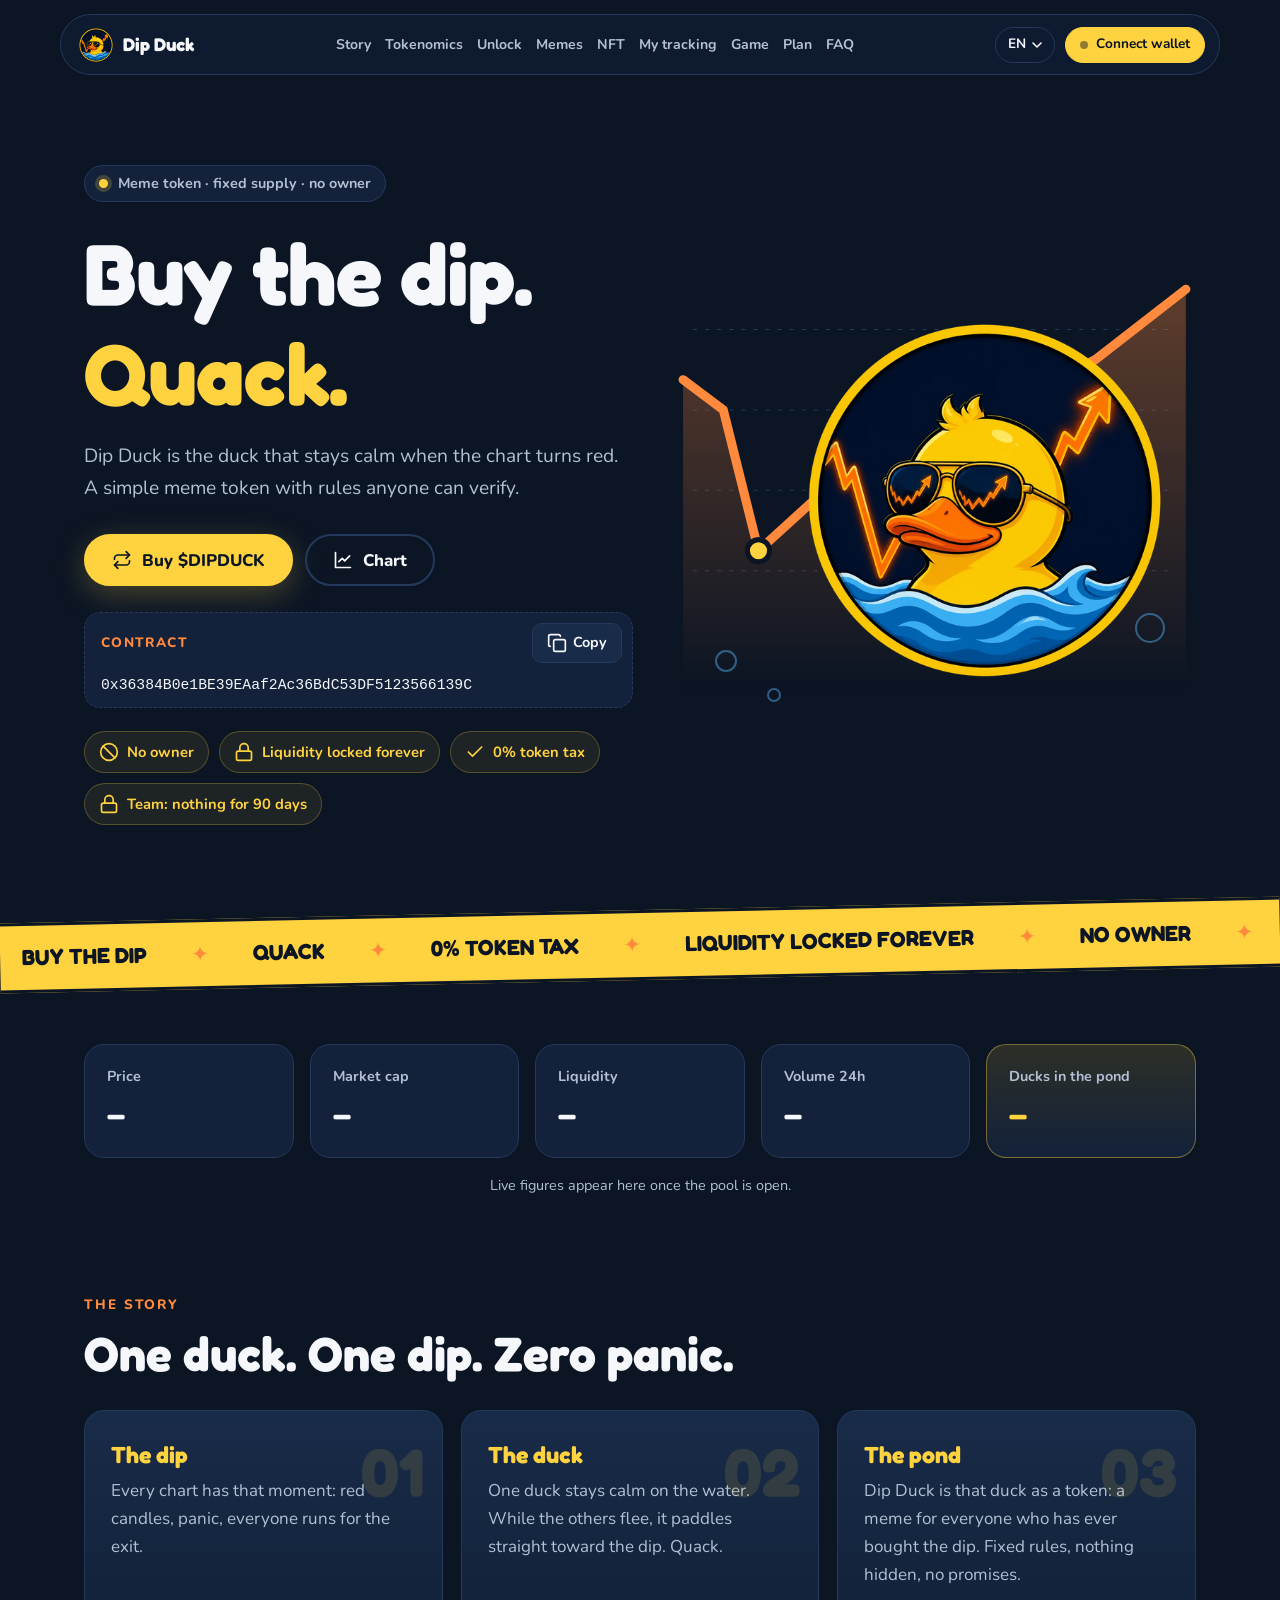
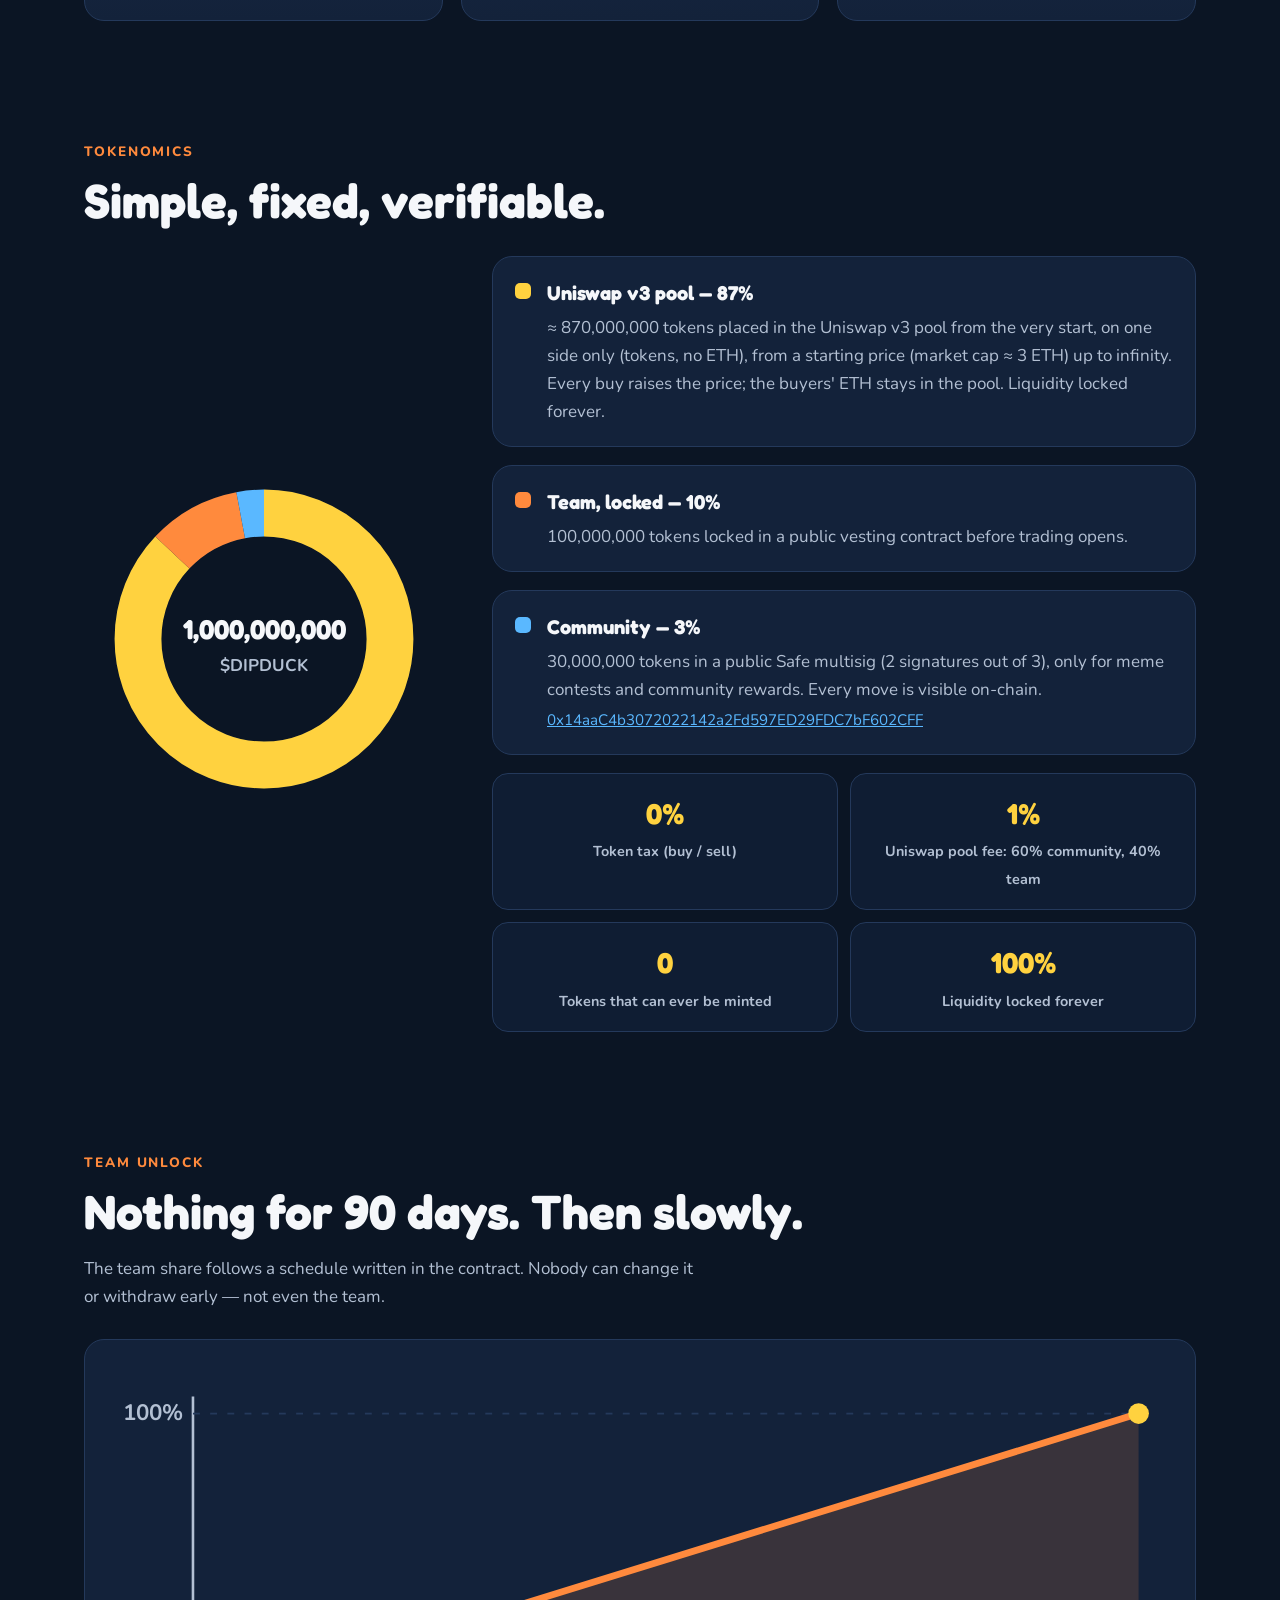
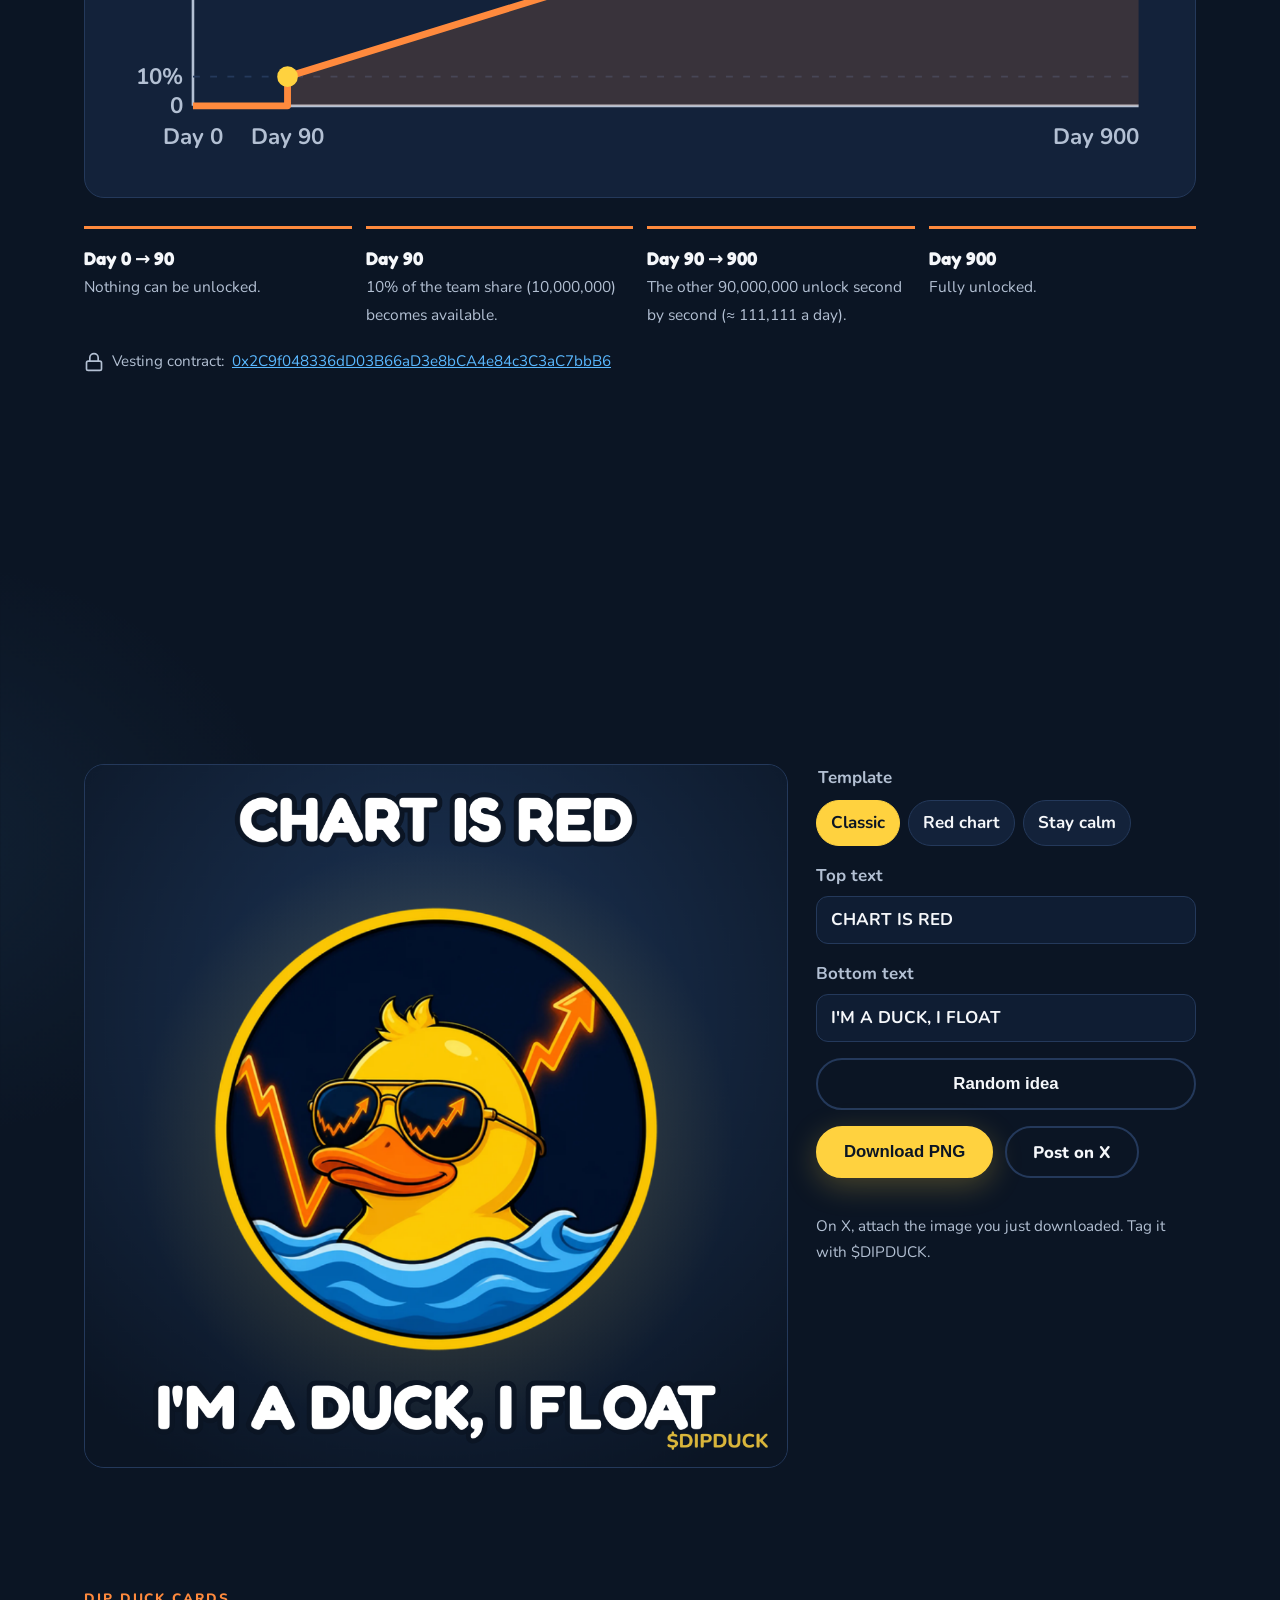
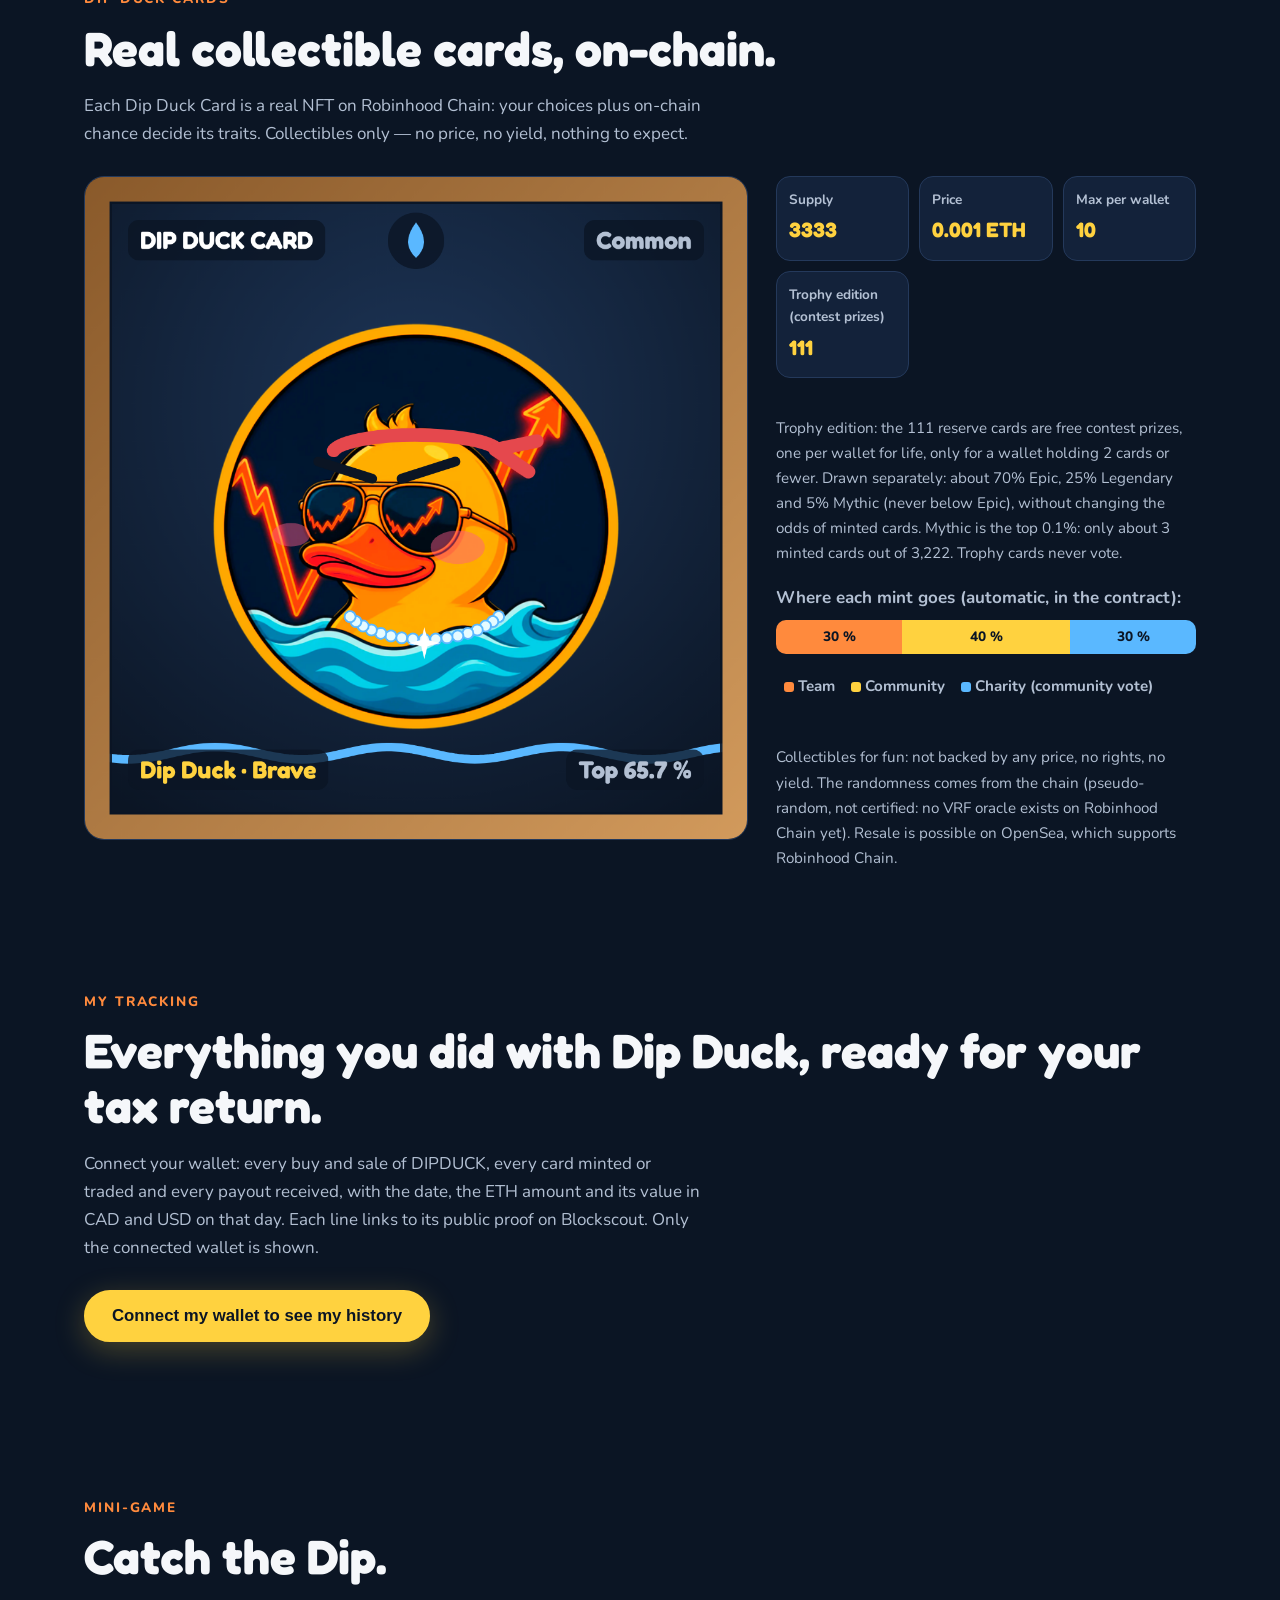
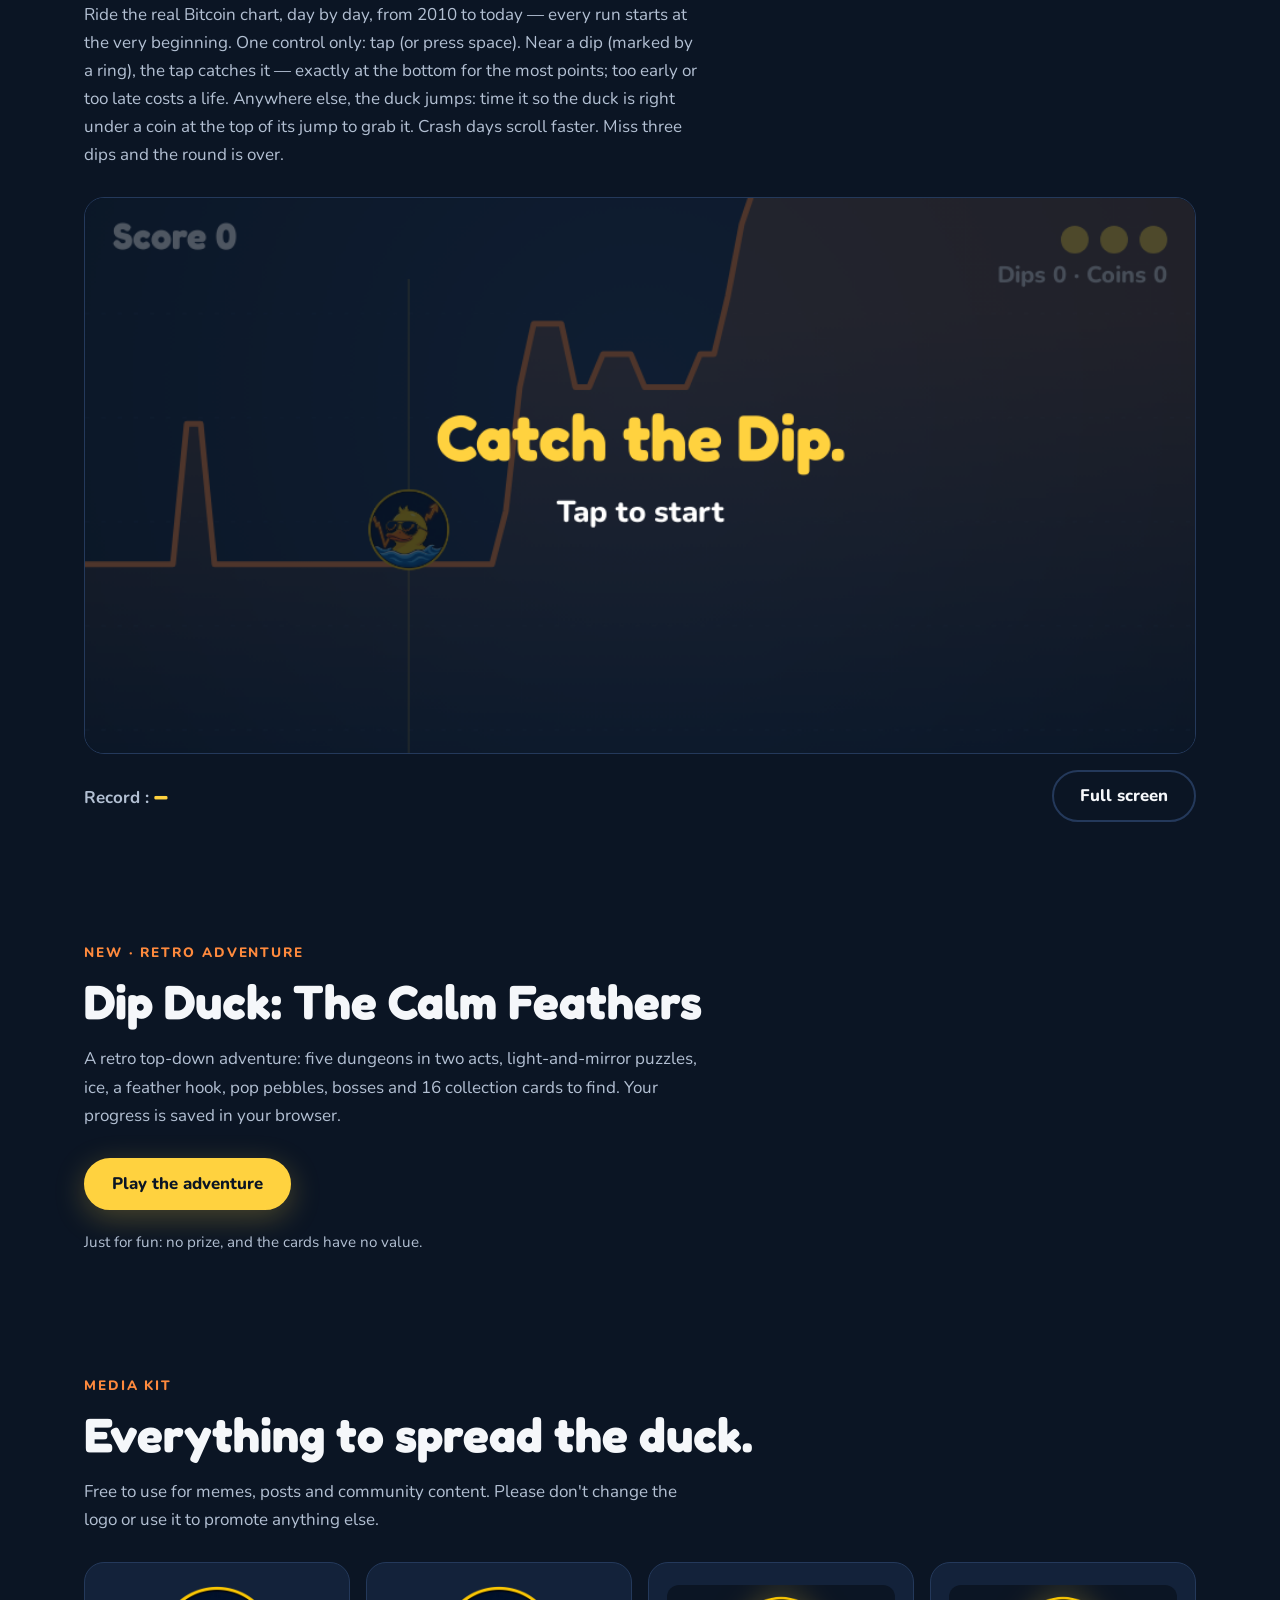
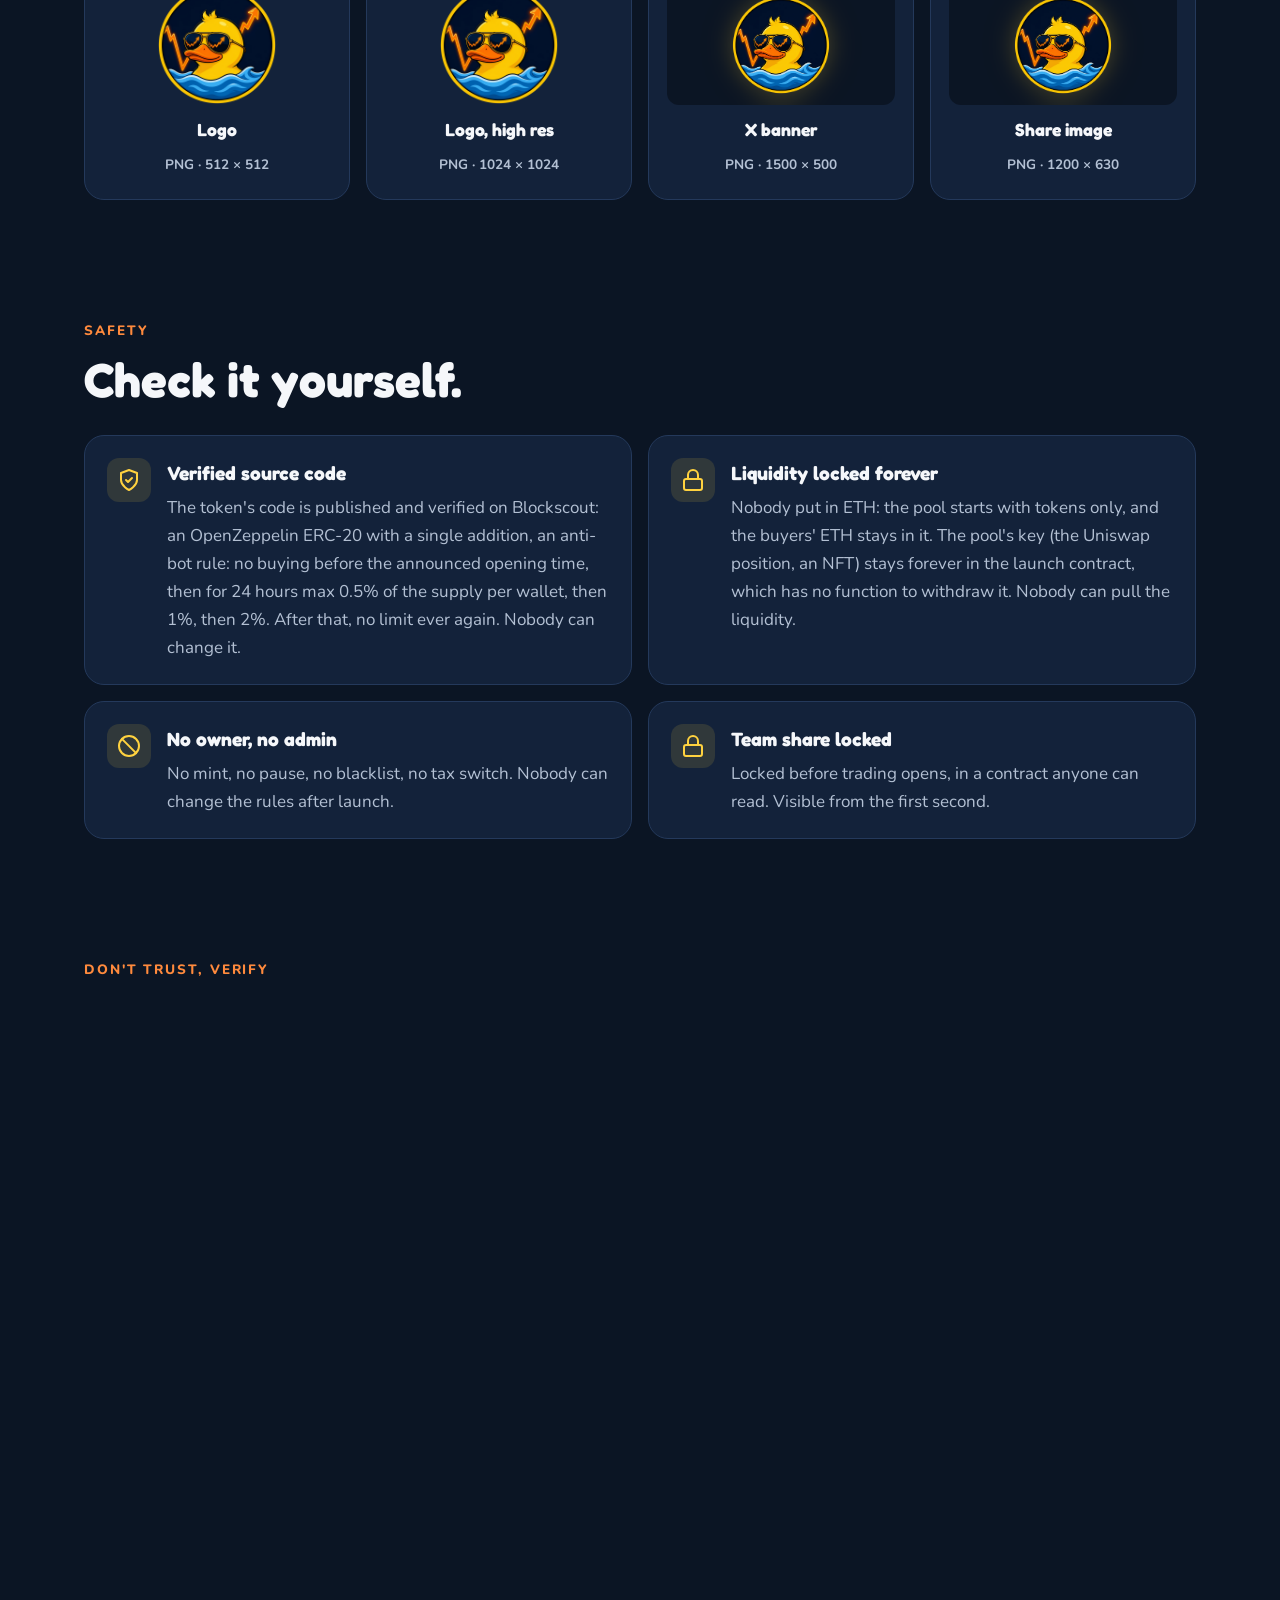
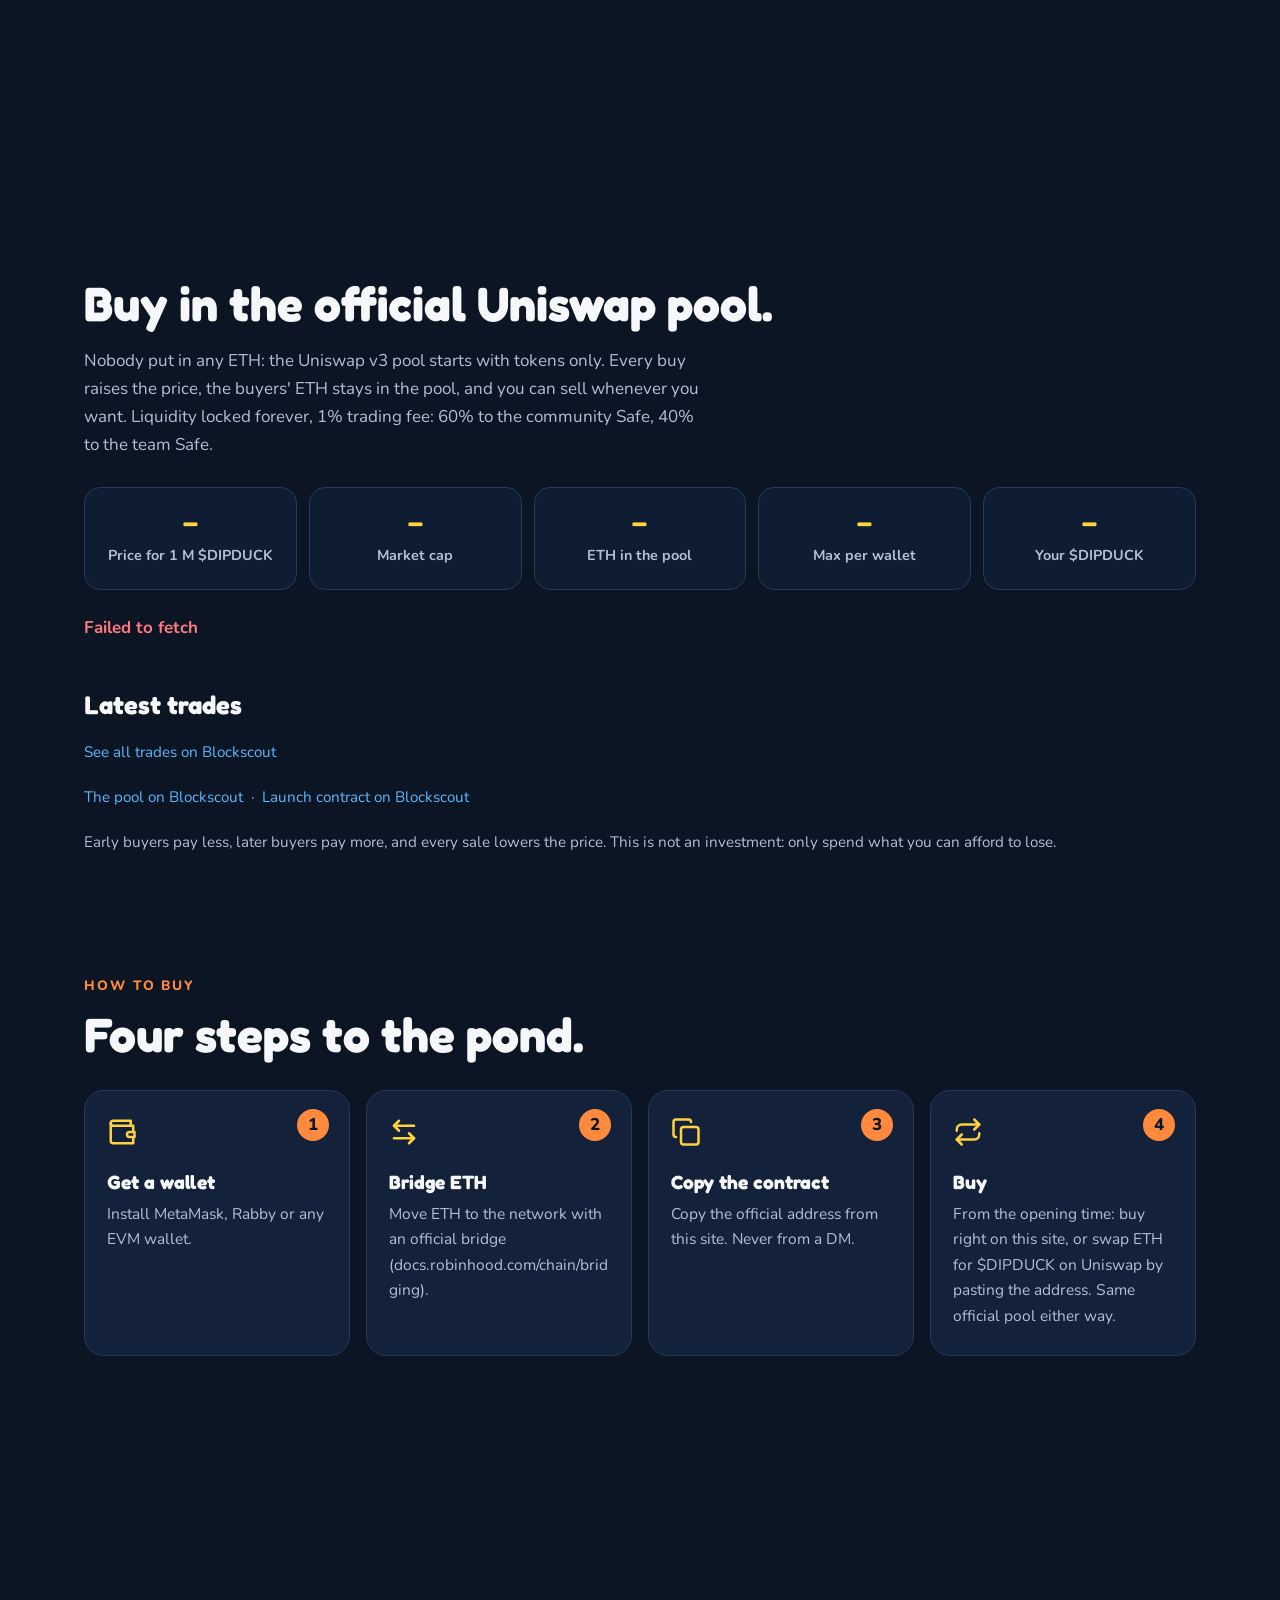
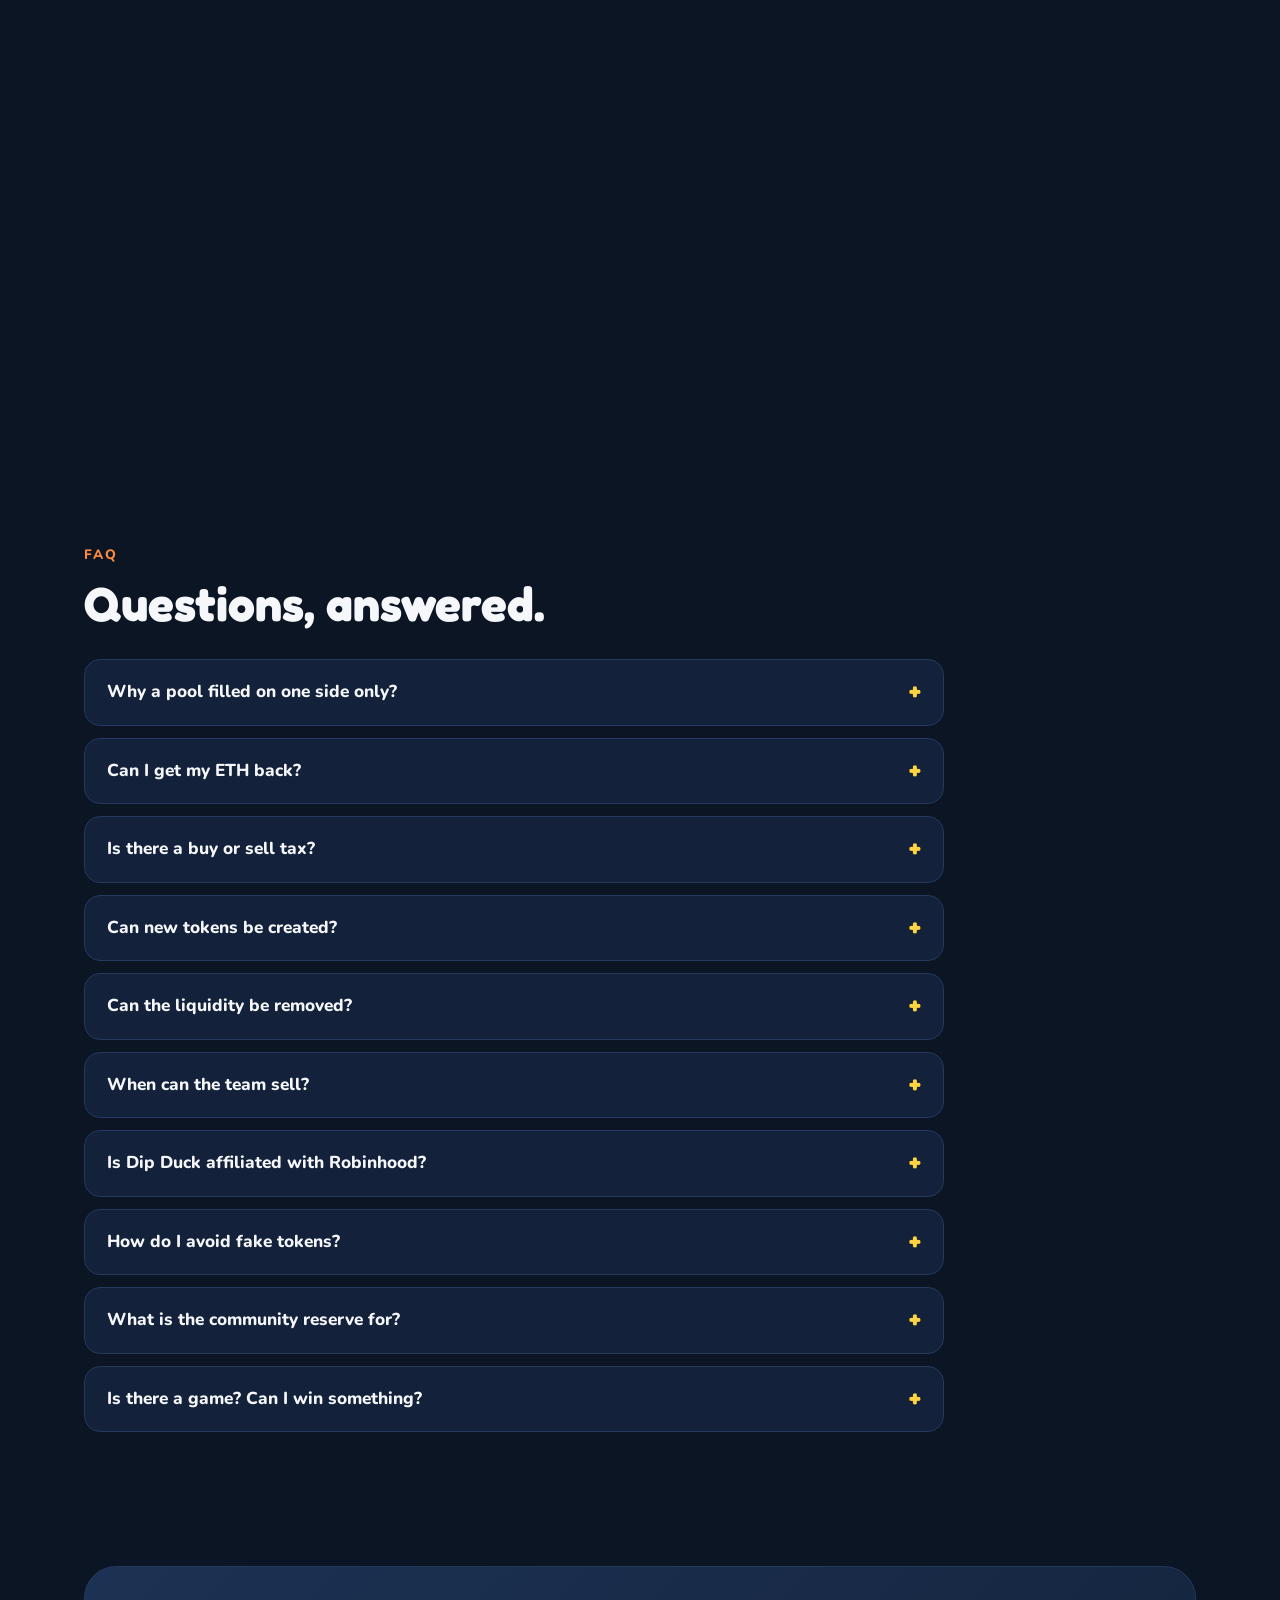
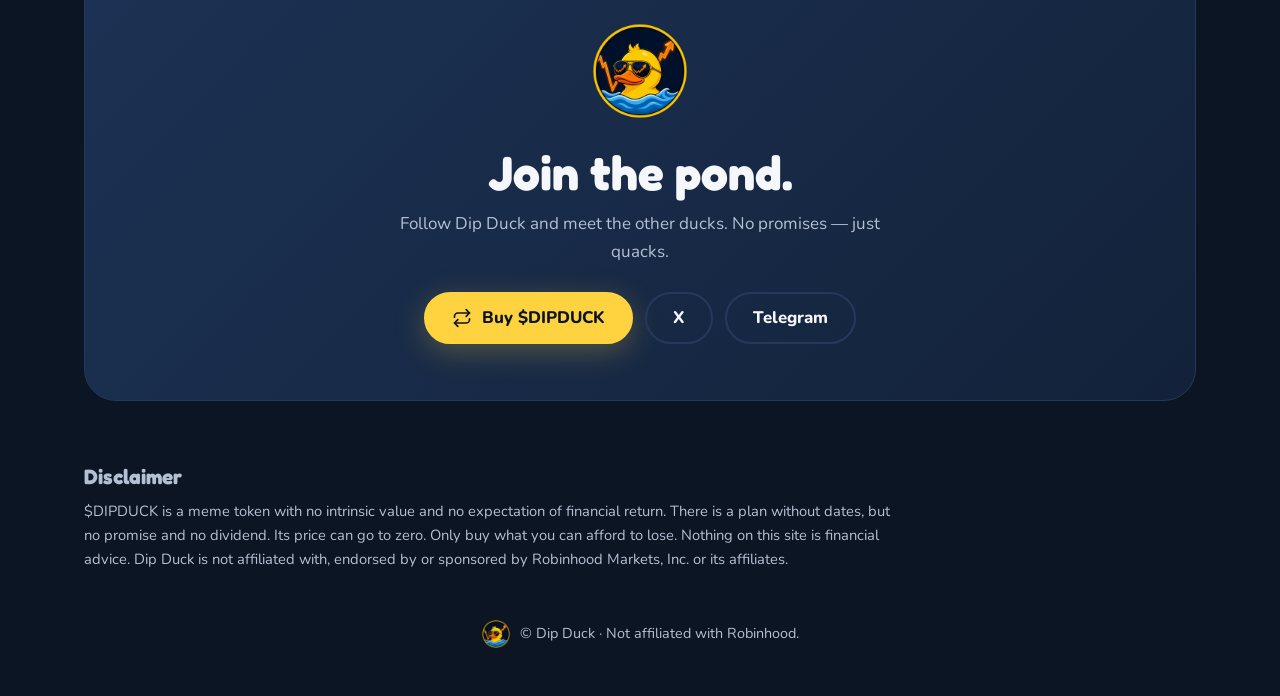
==== public/index.html @ 14629a32 "Jeu d'aventure : acte II (2 donjons, grappin, galets, miroirs et lumière, glace, minuteries, 2 boss," ====
<!DOCTYPE html>
<html lang="en">
<head>
  <meta charset="utf-8">
  <meta name="viewport" content="width=device-width, initial-scale=1">
  <title>Dip Duck ($DIPDUCK) — Buy the dip. Quack.</title>
  <meta name="description" content="Dip Duck ($DIPDUCK) — a meme token. Fixed supply, no owner, no token tax, liquidity locked forever, team share locked. Not affiliated with Robinhood.">
  <meta property="og:title" content="Dip Duck ($DIPDUCK)">
  <meta property="og:description" content="The duck that buys every dip. Fixed supply, no owner, no token tax, liquidity locked forever.">
  <meta property="og:url" content="https://dipduck.xyz/">
  <meta property="og:image" content="https://dipduck.xyz/og-image.png">
  <meta name="twitter:card" content="summary_large_image">
  <meta name="twitter:site" content="@DipDuckToken">
  <meta name="twitter:image" content="https://dipduck.xyz/og-image.png">
  <link rel="canonical" href="https://dipduck.xyz/">
  <meta name="theme-color" content="#0B1524">
  <link rel="icon" href="favicon-48.png" type="image/png">
  <link rel="apple-touch-icon" href="apple-touch-icon.png">
  <link rel="preconnect" href="https://fonts.googleapis.com">
  <link rel="preconnect" href="https://fonts.gstatic.com" crossorigin>
  <link rel="stylesheet" href="https://fonts.googleapis.com/css2?family=Fredoka:wght@500;600;700&family=Nunito:wght@400;600;700;800&display=swap">
  <link rel="stylesheet" href="style.css?v=20261111a">
</head>
<body>
  <!-- Icônes (style Lucide), réutilisées avec <use> -->
  <svg width="0" height="0" style="position:absolute" aria-hidden="true">
    <defs>
      <symbol id="i-check" viewBox="0 0 24 24"><path d="M20 6 9 17l-5-5"/></symbol>
      <symbol id="i-lock" viewBox="0 0 24 24"><rect x="3" y="11" width="18" height="11" rx="2"/><path d="M7 11V7a5 5 0 0 1 10 0v4"/></symbol>
      <symbol id="i-flame" viewBox="0 0 24 24"><path d="M8.5 14.5A2.5 2.5 0 0 0 11 12c0-1.38-.5-2-1-3-1.072-2.143-.224-4.054 2-6 .5 2.5 2 4.9 4 6.5 2 1.6 3 3.5 3 5.5a7 7 0 1 1-14 0c0-1.153.433-2.294 1-3a2.5 2.5 0 0 0 2.5 2.5z"/></symbol>
      <symbol id="i-shield" viewBox="0 0 24 24"><path d="M12 22s8-4 8-10V5l-8-3-8 3v7c0 6 8 10 8 10z"/><path d="m9 12 2 2 4-4"/></symbol>
      <symbol id="i-ban" viewBox="0 0 24 24"><circle cx="12" cy="12" r="10"/><path d="m4.9 4.9 14.2 14.2"/></symbol>
      <symbol id="i-wallet" viewBox="0 0 24 24"><path d="M21 12V7H5a2 2 0 0 1 0-4h14v4"/><path d="M3 5v14a2 2 0 0 0 2 2h16v-5"/><path d="M18 12a2 2 0 0 0 0 4h4v-4Z"/></symbol>
      <symbol id="i-bridge" viewBox="0 0 24 24"><path d="M8 3 4 7l4 4"/><path d="M4 7h16"/><path d="m16 21 4-4-4-4"/><path d="M20 17H4"/></symbol>
      <symbol id="i-copy" viewBox="0 0 24 24"><rect x="8" y="8" width="14" height="14" rx="2"/><path d="M4 16c-1.1 0-2-.9-2-2V4c0-1.1.9-2 2-2h10c1.1 0 2 .9 2 2"/></symbol>
      <symbol id="i-swap" viewBox="0 0 24 24"><path d="m17 2 4 4-4 4"/><path d="M3 11v-1a4 4 0 0 1 4-4h14"/><path d="m7 22-4-4 4-4"/><path d="M21 13v1a4 4 0 0 1-4 4H3"/></symbol>
      <symbol id="i-chart" viewBox="0 0 24 24"><path d="M3 3v18h18"/><path d="m7 14 4-4 3 3 6-6"/></symbol>
      <symbol id="i-users" viewBox="0 0 24 24"><path d="M16 21v-2a4 4 0 0 0-4-4H6a4 4 0 0 0-4 4v2"/><circle cx="9" cy="7" r="4"/><path d="M22 21v-2a4 4 0 0 0-3-3.87"/><path d="M16 3.13a4 4 0 0 1 0 7.75"/></symbol>
    </defs>
  </svg>

  <header class="nav">
    <a class="brand" href="#top"><img src="logo.png" alt="" width="34" height="34"> <span>Dip Duck</span></a>
    <nav class="nav-links" aria-label="Sections">
      <a href="#story" data-i18n="navStory"></a>
      <a href="#tokenomics" data-i18n="navTokenomics"></a>
      <a href="#unlock" data-i18n="navUnlock"></a>
      <a href="#memes" data-i18n="navMemes"></a>
      <a href="#nft">NFT</a>
      <a href="#suivi" data-i18n="navTax"></a>
      <a href="#game" data-i18n="navGame"></a>
      <a href="#roadmap" data-i18n="navRoadmap"></a>
      <a href="#faq" data-i18n="navFaq"></a>
    </nav>
    <div class="nav-right">
      <div class="langs">
        <button type="button" class="lang-toggle" aria-haspopup="true" aria-expanded="false" aria-label="Language"><span class="lang-current">EN</span><svg class="lang-caret" viewBox="0 0 10 6" aria-hidden="true"><path d="M1 1l4 4 4-4" fill="none" stroke="currentColor" stroke-width="1.6" stroke-linecap="round" stroke-linejoin="round"/></svg></button>
        <div class="lang-menu" role="menu" hidden>
          <button type="button" role="menuitem" data-lang="en" data-short="EN">English</button>
          <button type="button" role="menuitem" data-lang="fr" data-short="FR">Français</button>
          <button type="button" role="menuitem" data-lang="es" data-short="ES">Español</button>
          <button type="button" role="menuitem" data-lang="zh" data-short="中文">中文</button>
        </div>
      </div>
      <button type="button" class="wallet-btn" id="wallet-btn" data-state="off"><span class="wallet-dot" aria-hidden="true"></span><span id="wallet-label"></span></button>
    </div>
  </header>

  <main id="top">
    <!-- HERO -->
    <section class="hero">
      <div class="hero-text">
        <p class="eyebrow"><span class="dot"></span> <span data-i18n="eyebrow"></span></p>
        <h1><span data-i18n="heroLine1"></span><br><span class="accent" data-i18n="heroLine2"></span></h1>
        <p class="lead" data-i18n="heroLead"></p>
        <div class="countdown" id="countdown" hidden>
          <span class="cd-title" data-i18n="cdTitle"></span>
          <div class="cd-boxes">
            <div><span class="cd-n" id="cd-d">0</span><span class="cd-l" data-i18n="cdDays"></span></div>
            <div><span class="cd-n" id="cd-h">00</span><span class="cd-l" data-i18n="cdHours"></span></div>
            <div><span class="cd-n" id="cd-m">00</span><span class="cd-l" data-i18n="cdMin"></span></div>
            <div><span class="cd-n" id="cd-s">00</span><span class="cd-l" data-i18n="cdSec"></span></div>
          </div>
        </div>
        <div class="actions">
          <a class="btn primary buy-link" target="_blank" rel="noopener"><svg class="ic"><use href="#i-swap"/></svg><span data-i18n="buy"></span></a>
          <a class="btn ghost chart-link" target="_blank" rel="noopener"><svg class="ic"><use href="#i-chart"/></svg><span data-i18n="chart"></span></a>
        </div>
        <div class="ca" id="ca">
          <span class="ca-label" data-i18n="contractLabel"></span>
          <code class="ca-value" id="ca-value"></code>
          <button type="button" class="ca-copy" id="copy" aria-label="Copy"><svg class="ic"><use href="#i-copy"/></svg><span data-i18n="copy"></span></button>
        </div>
        <ul class="badges">
          <li><svg class="ic"><use href="#i-ban"/></svg><span data-i18n="badgeOwner"></span></li>
          <li><svg class="ic"><use href="#i-lock"/></svg><span data-i18n="badgeLp"></span></li>
          <li><svg class="ic"><use href="#i-check"/></svg><span data-i18n="badgeTax"></span></li>
          <li><svg class="ic"><use href="#i-lock"/></svg><span data-i18n="badgeLock"></span></li>
        </ul>
      </div>

      <div class="hero-art" aria-hidden="true">
        <div class="bubble b1"></div><div class="bubble b2"></div><div class="bubble b3"></div>
        <svg viewBox="0 0 520 480" class="duck-scene">
          <defs>
            <linearGradient id="harea" x1="0" y1="0" x2="0" y2="1"><stop offset="0" stop-color="#FF8A3D" stop-opacity=".35"/><stop offset="1" stop-color="#FF8A3D" stop-opacity="0"/></linearGradient>
          </defs>
          <g class="grid">
            <path d="M20 80H500M20 160H500M20 240H500M20 320H500" />
          </g>
          <path class="chart-area" d="M10 130 L50 160 L85 300 L140 250 L300 170 L420 110 L510 40 L510 440 L10 440Z" fill="url(#harea)"/>
          <polyline class="chart-line" points="10,130 50,160 85,300 140,250 300,170 420,110 510,40"/>
          <circle class="dip-dot" cx="85" cy="300" r="11"/>
          <image class="duck" href="logo.png" x="130" y="70" width="360" height="360"/>
        </svg>
      </div>
    </section>

    <!-- BANDEAU -->
    <div class="marquee" aria-hidden="true">
      <div class="marquee-track" id="marquee"></div>
    </div>

    <!-- STATS EN DIRECT -->
    <section class="stats" aria-live="polite">
      <div class="stat"><span class="stat-label" data-i18n="statPrice"></span><span class="stat-value" id="s-price">—</span></div>
      <div class="stat"><span class="stat-label" data-i18n="statMcap"></span><span class="stat-value" id="s-mcap">—</span></div>
      <div class="stat"><span class="stat-label" data-i18n="statLiq"></span><span class="stat-value" id="s-liq">—</span></div>
      <div class="stat"><span class="stat-label" data-i18n="statVol"></span><span class="stat-value" id="s-vol">—</span></div>
      <div class="stat holders"><span class="stat-label" data-i18n="statHolders"></span><span class="stat-value" id="s-holders">—</span></div>
      <p class="stats-note" id="stats-note" data-i18n="statsSoon"></p>
    </section>

    <!-- HISTOIRE -->
    <section id="story" class="section">
      <p class="kicker" data-i18n="storyKicker"></p>
      <h2 data-i18n="storyTitle"></h2>
      <div class="story">
        <article class="story-card"><span class="story-num">01</span><h3 data-i18n="story1Title"></h3><p data-i18n="story1Text"></p></article>
        <article class="story-card"><span class="story-num">02</span><h3 data-i18n="story2Title"></h3><p data-i18n="story2Text"></p></article>
        <article class="story-card"><span class="story-num">03</span><h3 data-i18n="story3Title"></h3><p data-i18n="story3Text"></p></article>
      </div>
    </section>

    <!-- TOKENOMICS -->
    <section id="tokenomics" class="section">
      <p class="kicker" data-i18n="tokKicker"></p>
      <h2 data-i18n="tokTitle"></h2>
      <div class="tok">
        <figure class="donut">
          <svg viewBox="0 0 200 200" role="img" aria-labelledby="donut-title">
            <title id="donut-title">87% Uniswap v3 pool (locked forever), 10% team (locked), 3% community</title>
            <circle cx="100" cy="100" r="70" class="donut-track"/>
            <circle cx="100" cy="100" r="70" class="donut-pool" stroke-dasharray="382.64 439.82"/>
            <circle cx="100" cy="100" r="70" class="donut-team" stroke-dasharray="43.98 439.82" stroke-dashoffset="-382.64"/>
            <circle cx="100" cy="100" r="70" class="donut-community" stroke-dasharray="13.19 439.82" stroke-dashoffset="-426.62"/>
          </svg>
          <figcaption>
            <span class="donut-total">1,000,000,000</span>
            <span class="donut-sub">$DIPDUCK</span>
          </figcaption>
        </figure>
        <div class="tok-list">
          <div class="tok-row"><span class="swatch pool"></span><div><strong><span data-i18n="tokPool"></span> — 87%</strong><p data-i18n="tokPoolText"></p></div></div>
          <div class="tok-row"><span class="swatch team"></span><div><strong><span data-i18n="tokTeam"></span> — 10%</strong><p data-i18n="tokTeamText"></p></div></div>
          <div class="tok-row"><span class="swatch community"></span><div><strong><span data-i18n="tokCommunity"></span> — 3%</strong><p data-i18n="tokCommunityText"></p><p class="hint" id="community-line" hidden><a id="community-link" target="_blank" rel="noopener"></a></p></div></div>
          <div class="tok-facts">
            <div><span class="tf-v">0%</span><span class="tf-l" data-i18n="tfTax"></span></div>
            <div><span class="tf-v">1%</span><span class="tf-l" data-i18n="tfPoolFee"></span></div>
            <div><span class="tf-v">0</span><span class="tf-l" data-i18n="tfMint"></span></div>
            <div><span class="tf-v">100%</span><span class="tf-l" data-i18n="tfLp"></span></div>
          </div>
        </div>
      </div>
    </section>

    <!-- DÉBLOCAGE -->
    <section id="unlock" class="section">
      <p class="kicker" data-i18n="unlockKicker"></p>
      <h2 data-i18n="unlockTitle"></h2>
      <p class="section-lead" data-i18n="unlockLead"></p>
      <div class="unlock-chart">
        <svg viewBox="0 0 620 240" role="img" aria-labelledby="unlock-title">
          <title id="unlock-title">0% until day 90, 10% at day 90, then linear to 100% at day 900</title>
          <path class="axis" d="M50 200H600M50 200V20"/>
          <path class="guide" d="M50 30H600M50 183H600"/>
          <path class="unlock-area" d="M50 200 L105 200 L105 183 L600 30 L600 200Z"/>
          <path class="unlock-line" d="M50 200 L105 200 L105 183 L600 30"/>
          <circle class="unlock-dot" cx="105" cy="183" r="6"/>
          <circle class="unlock-dot" cx="600" cy="30" r="6"/>
          <text x="44" y="34" text-anchor="end">100%</text>
          <text x="44" y="187" text-anchor="end">10%</text>
          <text x="44" y="204" text-anchor="end">0</text>
          <text x="50" y="222" text-anchor="middle" data-i18n="axisD0"></text>
          <text x="105" y="222" text-anchor="middle" data-i18n="axisD90"></text>
          <text x="600" y="222" text-anchor="end" data-i18n="axisD900"></text>
        </svg>
      </div>
      <ol class="timeline">
        <li><span class="tl-when" data-i18n="unlock1Title"></span><span class="tl-what" data-i18n="unlock1Text"></span></li>
        <li><span class="tl-when" data-i18n="unlock2Title"></span><span class="tl-what" data-i18n="unlock2Text"></span></li>
        <li><span class="tl-when" data-i18n="unlock3Title"></span><span class="tl-what" data-i18n="unlock3Text"></span></li>
        <li><span class="tl-when" data-i18n="unlock4Title"></span><span class="tl-what" data-i18n="unlock4Text"></span></li>
      </ol>
      <p class="hint" id="vesting-line" hidden><svg class="ic"><use href="#i-lock"/></svg><span data-i18n="vestingContract"></span> <a id="vesting-link" target="_blank" rel="noopener"></a></p>
    </section>

    <!-- MÈMES -->
    <section id="memes" class="section">
      <p class="kicker" data-i18n="memesKicker"></p>
      <h2 data-i18n="memesTitle"></h2>
      <p class="section-lead" data-i18n="memesLead"></p>
      <div class="tabs" role="tablist">
        <button type="button" role="tab" data-tab="tab-meme" aria-selected="true"><span data-i18n="tabMeme"></span></button>
        <button type="button" role="tab" data-tab="tab-card" aria-selected="false"><span data-i18n="tabCard"></span></button>
      </div>
      <div id="tab-meme" role="tabpanel">
      <div class="meme">
        <canvas id="meme-canvas" width="1080" height="1080" aria-label="Meme preview"></canvas>
        <form class="meme-form" id="meme-form">
          <fieldset class="tpl">
            <legend data-i18n="memeTemplate"></legend>
            <label><input type="radio" name="tpl" value="classic" checked><span data-i18n="tplClassic"></span></label>
            <label><input type="radio" name="tpl" value="chart"><span data-i18n="tplChart"></span></label>
            <label><input type="radio" name="tpl" value="calm"><span data-i18n="tplCalm"></span></label>
          </fieldset>
          <label class="field"><span data-i18n="memeTop"></span><input type="text" id="meme-top" maxlength="60" autocomplete="off"></label>
          <label class="field"><span data-i18n="memeBottom"></span><input type="text" id="meme-bottom" maxlength="60" autocomplete="off"></label>
          <button type="button" class="btn ghost" id="meme-random"><span data-i18n="memeRandom"></span></button>
          <div class="actions">
            <button type="button" class="btn primary" id="meme-download"><span data-i18n="memeDownload"></span></button>
            <a class="btn ghost" id="meme-share" target="_blank" rel="noopener"><span data-i18n="memeShare"></span></a>
          </div>
          <p class="hint" data-i18n="memeHint"></p>
        </form>
      </div>
      </div>

      <div id="tab-card" role="tabpanel" hidden>
        <div class="meme">
          <canvas id="card-canvas" width="1080" height="1080" aria-label="Collectible card"></canvas>
          <form class="meme-form" id="card-form">
            <p class="hint" data-i18n="cardIntro"></p>
            <label class="field"><span data-i18n="cardName"></span><input type="text" name="name" maxlength="20" autocomplete="off"></label>
            <label class="field"><span data-i18n="cardMood"></span>
              <select name="mood">
                <option value="calm" data-i18n="mood_calm"></option>
                <option value="brave" data-i18n="mood_brave"></option>
                <option value="sleepy" data-i18n="mood_sleepy"></option>
                <option value="hungry" data-i18n="mood_hungry"></option>
              </select>
            </label>
            <label class="field"><span data-i18n="cardElement"></span>
              <select name="element">
                <option value="water" data-i18n="element_water"></option>
                <option value="fire" data-i18n="element_fire"></option>
                <option value="ice" data-i18n="element_ice"></option>
                <option value="thunder" data-i18n="element_thunder"></option>
              </select>
            </label>
            <label class="field"><span data-i18n="cardLucky"></span><input type="number" name="lucky" min="0" max="999" value="7" inputmode="numeric"></label>
            <button type="submit" class="btn primary"><span data-i18n="cardHatch"></span></button>
            <div id="card-result" hidden>
              <p class="tier-badge" id="card-tier"></p>
              <ul class="traits" id="card-traits"></ul>
              <div class="actions">
                <button type="button" class="btn ghost" id="card-download"><span data-i18n="memeDownload"></span></button>
                <a class="btn ghost" id="card-share" target="_blank" rel="noopener"><span data-i18n="memeShare"></span></a>
              </div>
            </div>
            <p class="hint" data-i18n="cardNote"></p>
          </form>
        </div>
      </div>
    </section>

    <!-- NFT : Dip Duck Cards -->
    <section id="nft" class="section">
      <p class="kicker">Dip Duck Cards</p>
      <h2 data-i18n="nftTitle"></h2>
      <p class="section-lead" data-i18n="nftLead"></p>
      <div class="nft-top">
        <canvas id="nft-preview" width="1080" height="1080" aria-label="Dip Duck Cards"></canvas>
        <div class="nft-panel">
          <div class="countdown" id="nft-countdown" hidden>
            <span class="cd-title" data-i18n="nftCdTitle"></span>
            <div class="cd-boxes">
              <div><span class="cd-n" id="nft-cd-d">0</span><span class="cd-l" data-i18n="cdDays"></span></div>
              <div><span class="cd-n" id="nft-cd-h">00</span><span class="cd-l" data-i18n="cdHours"></span></div>
              <div><span class="cd-n" id="nft-cd-m">00</span><span class="cd-l" data-i18n="cdMin"></span></div>
              <div><span class="cd-n" id="nft-cd-s">00</span><span class="cd-l" data-i18n="cdSec"></span></div>
            </div>
          </div>
          <ul class="nft-facts">
            <li><span data-i18n="nftSupply"></span><strong>3333</strong></li>
            <li><span data-i18n="nftPrice"></span><strong>0.001 ETH</strong></li>
            <li><span data-i18n="nftLimit"></span><strong>10</strong></li>
            <li><span data-i18n="nftTrophyFact"></span><strong>111</strong></li>
          </ul>
          <p class="hint" data-i18n="nftTrophyNote"></p>
          <div class="nft-split">
            <p data-i18n="nftSplitTitle"></p>
            <div class="split-bar"><span class="s-founders">30 %</span><span class="s-community">40 %</span><span class="s-charity">30 %</span></div>
            <p class="hint split-legend"><span class="split-key"><span class="dot-f"></span><span data-i18n="nftFounders"></span></span> <span class="split-key"><span class="dot-c"></span><span data-i18n="nftCommunity"></span></span> <span class="split-key"><span class="dot-h"></span><span data-i18n="nftCharity"></span></span></p>
          </div>

          <div id="nft-live" hidden>
            <div class="nft-progress-wrap">
              <span data-i18n="nftMinted"></span> <strong id="nft-minted">0 / 3 333</strong>
              <div class="nft-progress" id="nft-progress"></div>
            </div>
            <p class="tier-badge" id="nft-soldout" hidden><span data-i18n="nftSoldOut"></span></p>
            <form class="meme-form" id="nft-form" hidden>
              <label class="field"><span data-i18n="cardName"></span><input type="text" name="name" maxlength="20" pattern="[A-Za-z0-9 ._\-]{0,20}" autocomplete="off"></label>
              <label class="field"><span data-i18n="cardMood"></span>
                <select name="mood">
                  <option value="calm" data-i18n="mood_calm"></option>
                  <option value="brave" data-i18n="mood_brave"></option>
                  <option value="sleepy" data-i18n="mood_sleepy"></option>
                  <option value="hungry" data-i18n="mood_hungry"></option>
                </select>
              </label>
              <label class="field"><span data-i18n="cardElement"></span>
                <select name="element">
                  <option value="water" data-i18n="element_water"></option>
                  <option value="fire" data-i18n="element_fire"></option>
                  <option value="ice" data-i18n="element_ice"></option>
                  <option value="thunder" data-i18n="element_thunder"></option>
                </select>
              </label>
              <label class="field"><span data-i18n="cardLucky"></span><input type="number" name="lucky" min="0" max="999" value="7" inputmode="numeric"></label>
              <label class="field"><span data-i18n="nftQuantity"></span><input type="number" name="quantity" min="1" max="10" value="1" inputmode="numeric"></label>
              <button type="submit" class="btn primary"><span data-i18n="nftMint"></span></button>
            </form>
            <button type="button" class="btn ghost" id="nft-connect"><span data-i18n="nftConnect"></span></button>
            <p class="nft-status" id="nft-status" aria-live="polite"></p>
          </div>
          <a class="btn ghost" id="nft-opensea" target="_blank" rel="noopener" hidden>OpenSea</a>
          <p class="hint" data-i18n="nftNote"></p>
        </div>
      </div>

      <div id="nft-mine-wrap" hidden>
        <h3 class="sub" data-i18n="nftMine"></h3>
        <p class="hint" id="nft-mine-empty" data-i18n="nftMineEmpty"></p>
        <div class="nft-grid" id="nft-mine"></div>
      </div>

      <div class="nft-vote" id="nft-vote-wrap" hidden>
        <h3 class="sub" data-i18n="nftVoteTitle"></h3>
        <p class="section-lead" data-i18n="nftVoteLead"></p>
        <p class="round-title" id="round-title"></p>
        <p class="hint" id="vote-ends"></p>
        <ul class="vote-list" id="vote-list"></ul>
        <p class="hint" id="vote-upcoming" hidden></p>
        <button type="button" class="btn primary" id="vote-btn"><span data-i18n="nftVoteBtn"></span></button>
        <div id="past-rounds-wrap" hidden>
          <h4 class="mini" data-i18n="nftPastRounds"></h4>
          <ul class="past-rounds" id="past-rounds"></ul>
        </div>
      </div>

      <div class="nft-proposals" id="nft-proposals-wrap" hidden>
        <h3 class="sub" data-i18n="nftProposalsTitle"></h3>
        <p class="section-lead" data-i18n="nftProposalsLead"></p>
        <div class="proposals-layout">
          <form class="meme-form" id="proposal-form">
            <label class="field"><span data-i18n="nftPropName"></span><input type="text" name="name" maxlength="40" required autocomplete="off"></label>
            <label class="field"><span data-i18n="nftPropWallet"></span><input type="text" name="wallet" required pattern="0x[0-9a-fA-F]{40}" placeholder="0x…" autocomplete="off"></label>
            <label class="field"><span data-i18n="nftPropUrl"></span><input type="url" name="url" maxlength="200" required pattern="https://.+" placeholder="https://" autocomplete="off"></label>
            <label class="field"><span data-i18n="nftPropText"></span><textarea name="description" maxlength="280" rows="4" required></textarea></label>
            <button type="submit" class="btn primary"><span data-i18n="nftPropose"></span></button>
            <p class="hint" data-i18n="nftProposeRules"></p>
            <p class="hint" id="proposal-deposit"></p>
          </form>
          <div>
            <p class="hint" id="proposal-empty" data-i18n="nftNoProposals"></p>
            <ul class="proposal-list" id="proposal-list"></ul>
          </div>
        </div>
      </div>

      <div class="treasury" id="nft-treasury" hidden>
        <h3 class="sub" data-i18n="nftTreasury"></h3>
        <p class="section-lead" data-i18n="nftTreasuryLead"></p>
        <div class="tok-facts">
          <div><span class="tf-v" id="tr-founders">—</span><span class="tf-l" data-i18n="nftFoundersOwed"></span><button type="button" class="btn ghost small" id="withdraw-founders" data-i18n="nftWithdraw"></button></div>
          <div><span class="tf-v" id="tr-community">—</span><span class="tf-l" data-i18n="nftCommunityOwed"></span><button type="button" class="btn ghost small" id="withdraw-community" data-i18n="nftWithdraw"></button></div>
          <div><span class="tf-v" id="tr-pending">—</span><span class="tf-l" data-i18n="nftPendingPots"></span></div>
          <div><span class="tf-v" id="tr-owed-total">—</span><span class="tf-l" data-i18n="nftOwedTotal"></span></div>
          <div><span class="tf-v" id="tr-released">—</span><span class="tf-l" data-i18n="nftCharityPaid"></span></div>
        </div>
        <button type="button" class="btn primary small" id="close-rounds" hidden><span data-i18n="nftCloseRounds"></span></button>
        <div id="tr-payees-wrap" hidden>
          <h4 class="mini" data-i18n="nftPayeesTitle"></h4>
          <ul class="past-rounds" id="tr-payees"></ul>
        </div>
        <form class="meme-form" id="withdraw-form">
          <label class="field"><span data-i18n="nftWithdrawAny"></span><input type="text" name="payee" required pattern="0x[0-9a-fA-F]{40}" placeholder="0x…" autocomplete="off"></label>
          <button type="submit" class="btn ghost small"><span data-i18n="nftWithdraw"></span></button>
        </form>
        <p class="hint"><a id="tr-contract" target="_blank" rel="noopener" data-i18n="nftContractLink"></a></p>
      </div>
    </section>

    <!-- MON SUIVI (déclaration) -->
    <section id="suivi" class="section">
      <p class="kicker" data-i18n="taxKicker"></p>
      <h2 data-i18n="taxTitle"></h2>
      <p class="section-lead" data-i18n="taxLead"></p>
      <p class="hint" id="tax-soon" data-i18n="taxSoon"></p>
      <div id="tax-tool" hidden>
        <div class="tax-form">
          <button type="button" class="btn primary" id="tax-connect"><span data-i18n="taxConnect"></span></button>
          <p class="hint" id="tax-account" hidden></p>
        </div>
        <p class="nft-status" id="tax-status" aria-live="polite"></p>
        <div id="tax-result" hidden>
          <div class="tax-bar">
            <label class="level-pick"><span data-i18n="taxYear"></span> <select id="tax-year"></select></label>
            <button type="button" class="btn ghost small" id="tax-csv"><span data-i18n="taxCsv"></span></button>
          </div>
          <div class="tok-facts tax-totals">
            <div><span class="tf-v" id="tax-count">0</span><span class="tf-l" data-i18n="taxOps"></span></div>
            <div><span class="tf-v" id="tax-in">—</span><span class="tf-l" data-i18n="taxTotalIn"></span></div>
            <div><span class="tf-v" id="tax-out">—</span><span class="tf-l" data-i18n="taxTotalOut"></span></div>
            <div><span class="tf-v" id="tax-fees">—</span><span class="tf-l" data-i18n="taxTotalFees"></span></div>
          </div>
          <p class="hint" id="tax-empty" data-i18n="taxEmpty"></p>
          <div class="tax-table-wrap">
            <table class="tax-table">
              <thead>
                <tr>
                  <th data-i18n="taxColDate"></th><th data-i18n="taxColOp"></th><th data-i18n="taxColDetail"></th>
                  <th data-i18n="taxColIn"></th><th data-i18n="taxColOut"></th><th data-i18n="taxColFee"></th>
                  <th>CAD</th><th>USD</th><th data-i18n="taxColProof"></th>
                </tr>
              </thead>
              <tbody id="tax-body"></tbody>
            </table>
          </div>
          <p class="hint" data-i18n="taxNote"></p>
        </div>
      </div>
    </section>

    <!-- JEU -->
    <section id="game" class="section">
      <p class="kicker" data-i18n="gameKicker"></p>
      <h2 data-i18n="gameTitle"></h2>
      <p class="section-lead" data-i18n="gameLead"></p>
      <div class="game-wrap">
        <canvas id="game-canvas" width="960" height="480" aria-label="Catch the Dip"></canvas>
      </div>
      <div class="game-bar">
        <span><span data-i18n="gameBest"></span> : <strong id="game-best">0</strong></span>
        <a class="btn ghost" id="game-share" target="_blank" rel="noopener" hidden><span data-i18n="gameShare"></span></a>
        <a class="btn ghost" href="game.html" target="_blank" rel="noopener"><span data-i18n="gameFull"></span></a>
      </div>
    </section>

    <!-- JEU D'AVENTURE -->
    <section id="adventure" class="section">
      <p class="kicker" data-i18n="advKicker"></p>
      <h2 data-i18n="advTitle"></h2>
      <p class="section-lead" data-i18n="advLead"></p>
      <div class="actions">
        <a class="btn primary" href="adventure.html" target="_blank" rel="noopener"><span id="adv-play" data-i18n="advPlay"></span></a>
      </div>
      <p class="hint" data-i18n="advNote"></p>
    </section>

    <!-- CLASSEMENT DU JEU (on-chain) -->
    <section id="leaderboard" class="section" hidden>
      <p class="kicker" data-i18n="lbKicker"></p>
      <h2 data-i18n="lbTitle"></h2>
      <p class="section-lead" data-i18n="lbLead"></p>
      <p class="hint" id="lb-season"></p>
      <div class="actions">
        <button type="button" class="btn primary" id="lb-ranked"><span data-i18n="lbRankedBtn"></span></button>
      </div>
      <div class="lb-submit" id="lb-submit-wrap" hidden>
        <p class="round-title" id="lb-result"></p>
        <label class="field"><span data-i18n="lbNick"></span><input type="text" id="lb-nick" maxlength="16" pattern="[A-Za-z0-9 ._\-]{0,16}" autocomplete="off"></label>
        <button type="button" class="btn primary" id="lb-submit"><span data-i18n="lbSubmit"></span></button>
      </div>
      <p class="nft-status" id="lb-status" aria-live="polite"></p>
      <p class="hint" id="lb-empty" data-i18n="lbEmpty" hidden></p>
      <div class="tax-table-wrap">
        <table class="tax-table lb-table">
          <thead><tr><th>#</th><th data-i18n="lbPlayer"></th><th data-i18n="lbReached"></th><th data-i18n="gameDips"></th><th data-i18n="gameCoins"></th><th data-i18n="gameScore"></th></tr></thead>
          <tbody id="lb-body"></tbody>
        </table>
      </div>
      <div id="lb-previous-wrap" hidden>
        <h4 class="mini" id="lb-previous-title"></h4>
        <div class="tax-table-wrap">
          <table class="tax-table lb-table">
            <thead><tr><th>#</th><th data-i18n="lbPlayer"></th><th data-i18n="lbReached"></th><th data-i18n="gameDips"></th><th data-i18n="gameCoins"></th><th data-i18n="gameScore"></th></tr></thead>
            <tbody id="lb-previous"></tbody>
          </table>
        </div>
      </div>
      <p class="hint" data-i18n="lbNote"></p>
    </section>

    <!-- KIT MÉDIA -->
    <section id="kit" class="section">
      <p class="kicker" data-i18n="kitKicker"></p>
      <h2 data-i18n="kitTitle"></h2>
      <p class="section-lead" data-i18n="kitLead"></p>
      <div class="kit">
        <a class="kit-card" href="logo.png" download="dipduck-logo-512.png"><img src="logo.png" alt="" width="120" height="120"><strong data-i18n="kitLogo"></strong><span>PNG · 512 × 512</span></a>
        <a class="kit-card" href="logo-1024.png" download="dipduck-logo-1024.png"><img src="logo.png" alt="" width="120" height="120"><strong data-i18n="kitLogoHd"></strong><span>PNG · 1024 × 1024</span></a>
        <button type="button" class="kit-card" id="kit-banner"><img src="og-image.png" alt="" width="240" height="126"><strong data-i18n="kitBanner"></strong><span>PNG · 1500 × 500</span></button>
        <a class="kit-card" href="og-image.png" download="dipduck-share-1200x630.png"><img src="og-image.png" alt="" width="240" height="126"><strong data-i18n="kitOg"></strong><span>PNG · 1200 × 630</span></a>
      </div>
    </section>

    <!-- SÉCURITÉ -->
    <section class="section">
      <p class="kicker" data-i18n="safeKicker"></p>
      <h2 data-i18n="safeTitle"></h2>
      <ul class="checks">
        <li><svg class="ic"><use href="#i-shield"/></svg><div><strong data-i18n="safe1Title"></strong><p data-i18n="safe1Text"></p></div></li>
        <li><svg class="ic"><use href="#i-lock"/></svg><div><strong data-i18n="safe2Title"></strong><p data-i18n="safe2Text"></p></div></li>
        <li><svg class="ic"><use href="#i-ban"/></svg><div><strong data-i18n="safe3Title"></strong><p data-i18n="safe3Text"></p></div></li>
        <li><svg class="ic"><use href="#i-lock"/></svg><div><strong data-i18n="safe4Title"></strong><p data-i18n="safe4Text"></p></div></li>
      </ul>
    </section>

    <!-- VÉRIFIE TOI-MÊME : un lien Blockscout par promesse (lignes remplies depuis CONFIG) -->
    <section id="verify" class="section">
      <p class="kicker" data-i18n="verifyKicker"></p>
      <h2 data-i18n="verifyTitle"></h2>
      <p class="section-lead" data-i18n="verifyLead"></p>
      <p class="hint" id="verify-empty" data-i18n="verifyEmpty"></p>
      <ul class="verify-list">
        <li id="v-launcher" hidden><svg class="ic"><use href="#i-check"/></svg><div><strong data-i18n="vLauncherTitle"></strong><p data-i18n="vLauncherText"></p></div><a target="_blank" rel="noopener" data-i18n="verifyOpen"></a></li>
        <li id="v-token" hidden><svg class="ic"><use href="#i-check"/></svg><div><strong data-i18n="vTokenTitle"></strong><p data-i18n="vTokenText"></p></div><a target="_blank" rel="noopener" data-i18n="verifyOpen"></a></li>
        <li id="v-position" hidden><svg class="ic"><use href="#i-check"/></svg><div><strong data-i18n="vPositionTitle"></strong><p data-i18n="vPositionText"></p></div><a target="_blank" rel="noopener" data-i18n="verifyOpen"></a></li>
        <li id="v-pool" hidden><svg class="ic"><use href="#i-check"/></svg><div><strong data-i18n="vPoolTitle"></strong><p data-i18n="vPoolText"></p></div><a target="_blank" rel="noopener" data-i18n="verifyOpen"></a></li>
        <li id="v-vesting" hidden><svg class="ic"><use href="#i-check"/></svg><div><strong data-i18n="vVestingTitle"></strong><p data-i18n="vVestingText"></p></div><a target="_blank" rel="noopener" data-i18n="verifyOpen"></a></li>
        <li id="v-safe" hidden><svg class="ic"><use href="#i-check"/></svg><div><strong data-i18n="vSafeTitle"></strong><p data-i18n="vSafeText"></p></div><a target="_blank" rel="noopener" data-i18n="verifyOpen"></a></li>
        <li id="v-fees" hidden><svg class="ic"><use href="#i-check"/></svg><div><strong data-i18n="vFeesTitle"></strong><p data-i18n="vFeesText"></p></div><span class="verify-links"><a id="v-fees-community" target="_blank" rel="noopener" data-i18n="verifyFeesCommunity"></a><a id="v-fees-team" target="_blank" rel="noopener" data-i18n="verifyFeesTeam"></a></span></li>
        <li id="v-deployer" hidden><svg class="ic"><use href="#i-check"/></svg><div><strong data-i18n="vDeployerTitle"></strong><p data-i18n="vDeployerText"></p></div><a target="_blank" rel="noopener" data-i18n="verifyOpen"></a></li>
        <li id="v-source" hidden><svg class="ic"><use href="#i-check"/></svg><div><strong data-i18n="vSourceTitle"></strong><p data-i18n="vSourceText"></p></div><a target="_blank" rel="noopener" data-i18n="verifyGithub"></a></li>
      </ul>
    </section>

    <!-- LANCEMENT : pool Uniswap v3 rempli d'un seul côté (on-chain) -->
    <section id="launch" class="section" hidden>
      <p class="kicker" data-i18n="launchKicker"></p>
      <h2 data-i18n="launchTitle"></h2>
      <p class="section-lead" data-i18n="launchLead"></p>
      <div class="countdown" id="launch-countdown" hidden>
        <span class="cd-title" data-i18n="launchOpensIn"></span>
        <div class="cd-boxes">
          <div><span class="cd-n" id="launch-cd-d">0</span><span class="cd-l" data-i18n="cdDays"></span></div>
          <div><span class="cd-n" id="launch-cd-h">00</span><span class="cd-l" data-i18n="cdHours"></span></div>
          <div><span class="cd-n" id="launch-cd-m">00</span><span class="cd-l" data-i18n="cdMin"></span></div>
          <div><span class="cd-n" id="launch-cd-s">00</span><span class="cd-l" data-i18n="cdSec"></span></div>
        </div>
      </div>
      <p class="hint" id="launch-opens" hidden></p>
      <div class="tok-facts launch-facts">
        <div><span class="tf-v" id="launch-price">—</span><span class="tf-l" data-i18n="launchPrice"></span></div>
        <div><span class="tf-v" id="launch-mcap">—</span><span class="tf-l" data-i18n="launchMcap"></span></div>
        <div><span class="tf-v" id="launch-eth">—</span><span class="tf-l" data-i18n="launchPoolEth"></span></div>
        <div><span class="tf-v" id="launch-limit">—</span><span class="tf-l" data-i18n="launchLimit"></span><span class="launch-when" id="launch-limit-when"></span></div>
        <div><span class="tf-v" id="launch-mine">—</span><span class="tf-l" data-i18n="launchMine"></span></div>
      </div>
      <div class="launch-trade" id="launch-trade" hidden>
        <form class="meme-form launch-box" id="launch-buy-form">
          <h3 data-i18n="launchBuyTitle"></h3>
          <label class="field"><span data-i18n="launchEthAmount"></span><input type="text" name="eth" inputmode="decimal" placeholder="0.01" autocomplete="off"></label>
          <p class="hint" id="launch-buy-quote" aria-live="polite"></p>
          <button type="submit" class="btn primary"><span data-i18n="launchBuyBtn"></span></button>
        </form>
        <form class="meme-form launch-box" id="launch-sell-form">
          <h3 data-i18n="launchSellTitle"></h3>
          <div class="launch-row">
            <label class="field"><span data-i18n="launchTokenAmount"></span><input type="text" name="tokens" inputmode="decimal" placeholder="1000000" autocomplete="off"></label>
            <button type="button" class="btn ghost small" id="launch-sell-max" data-i18n="launchMax"></button>
          </div>
          <p class="hint" id="launch-sell-quote" aria-live="polite"></p>
          <button type="submit" class="btn ghost"><span data-i18n="launchSellBtn"></span></button>
        </form>
        <label class="field launch-slippage"><span data-i18n="launchSlippage"></span><input type="number" id="launch-slippage" min="0.1" max="20" step="0.1" value="1" inputmode="decimal"></label>
      </div>
      <div class="actions">
        <button type="button" class="btn ghost" id="launch-connect" hidden><span data-i18n="nftConnect"></span></button>
        <a class="btn ghost" id="launch-uniswap" target="_blank" rel="noopener" hidden><svg class="ic"><use href="#i-swap"/></svg><span data-i18n="launchUniswap"></span></a>
      </div>
      <p class="nft-status" id="launch-status" aria-live="polite"></p>
      <h3 class="sub" data-i18n="launchFeedTitle"></h3>
      <p class="hint" id="launch-feed-empty" data-i18n="launchFeedEmpty" hidden></p>
      <p class="hint" id="launch-feed-error" data-i18n="launchFeedError" hidden></p>
      <div class="tax-table-wrap" id="launch-feed-wrap" hidden>
        <table class="tax-table launch-table">
          <thead><tr><th data-i18n="launchFeedType"></th><th class="num">ETH</th><th class="num">$DIPDUCK</th><th data-i18n="launchFeedTime"></th><th data-i18n="launchFeedWallet"></th></tr></thead>
          <tbody id="launch-feed-body"></tbody>
        </table>
      </div>
      <p class="hint"><a id="launch-feed-all" target="_blank" rel="noopener" data-i18n="launchFeedAll"></a></p>
      <p class="hint"><a id="launch-pool" target="_blank" rel="noopener" data-i18n="launchPoolLink"></a> · <a id="launch-contract" target="_blank" rel="noopener" data-i18n="launchContractLink"></a></p>
      <p class="hint" data-i18n="launchNote"></p>
    </section>

    <!-- ACHETER -->
    <section id="buy" class="section">
      <p class="kicker" data-i18n="howKicker"></p>
      <h2 data-i18n="howTitle"></h2>
      <div class="steps">
        <article class="step"><span class="step-n">1</span><svg class="ic big"><use href="#i-wallet"/></svg><h3 data-i18n="how1Title"></h3><p data-i18n="how1"></p></article>
        <article class="step"><span class="step-n">2</span><svg class="ic big"><use href="#i-bridge"/></svg><h3 data-i18n="how2Title"></h3><p data-i18n="how2"></p></article>
        <article class="step"><span class="step-n">3</span><svg class="ic big"><use href="#i-copy"/></svg><h3 data-i18n="how3Title"></h3><p data-i18n="how3"></p></article>
        <article class="step"><span class="step-n">4</span><svg class="ic big"><use href="#i-swap"/></svg><h3 data-i18n="how4Title"></h3><p data-i18n="how4"></p></article>
      </div>
      <p class="hint center" data-i18n="network"></p>
    </section>

    <!-- PLAN DE L'ÉTANG (grandes lignes ; détail sur roadmap.html) -->
    <section id="roadmap" class="section">
      <p class="kicker" data-i18n="rmKicker"></p>
      <h2 data-i18n="rmTitle"></h2>
      <p class="section-lead" data-i18n="rmLead"></p>
      <div class="steps">
        <article class="step"><span class="step-n">1</span><svg class="ic big"><use href="#i-lock"/></svg><h3 data-i18n="rm1Title"></h3><p data-i18n="rm1Text"></p></article>
        <article class="step"><span class="step-n">2</span><svg class="ic big"><use href="#i-users"/></svg><h3 data-i18n="rm2Title"></h3><p data-i18n="rm2Text"></p></article>
        <article class="step"><span class="step-n">3</span><svg class="ic big"><use href="#i-chart"/></svg><h3 data-i18n="rm3Title"></h3><p data-i18n="rm3Text"></p></article>
        <article class="step"><span class="step-n">4</span><svg class="ic big"><use href="#i-flame"/></svg><h3 data-i18n="rm4Title"></h3><p data-i18n="rm4Text"></p></article>
      </div>
      <div class="actions rm-more"><a class="btn ghost" href="roadmap.html" data-i18n="rmMore"></a></div>
    </section>

    <!-- FAQ -->
    <section id="faq" class="section">
      <p class="kicker">FAQ</p>
      <h2 data-i18n="faqTitle"></h2>
      <div class="faq">
        <details><summary data-i18n="q8"></summary><p data-i18n="a8"></p></details>
        <details><summary data-i18n="q10"></summary><p data-i18n="a10"></p></details>
        <details><summary data-i18n="q1"></summary><p data-i18n="a1"></p></details>
        <details><summary data-i18n="q2"></summary><p data-i18n="a2"></p></details>
        <details><summary data-i18n="q3"></summary><p data-i18n="a3"></p></details>
        <details><summary data-i18n="q4"></summary><p data-i18n="a4"></p></details>
        <details><summary data-i18n="q5"></summary><p data-i18n="a5"></p></details>
        <details><summary data-i18n="q6"></summary><p data-i18n="a6"></p></details>
        <details><summary data-i18n="q7"></summary><p data-i18n="a7"></p></details>
        <details><summary data-i18n="q11"></summary><p data-i18n="a11"></p></details>
      </div>
    </section>

    <!-- COMMUNAUTÉ -->
    <section class="cta-band">
      <img src="logo.png" alt="" width="96" height="96">
      <h2 data-i18n="ctaTitle"></h2>
      <p data-i18n="ctaText"></p>
      <div class="actions">
        <a class="btn primary buy-link" target="_blank" rel="noopener"><svg class="ic"><use href="#i-swap"/></svg><span data-i18n="buy"></span></a>
        <a class="btn ghost" id="x-link" target="_blank" rel="noopener" hidden>X</a>
        <a class="btn ghost" id="tg-link" target="_blank" rel="noopener" hidden>Telegram</a>
      </div>
    </section>

    <section class="disclaimer">
      <h2 data-i18n="disclaimerTitle"></h2>
      <p data-i18n="disclaimer"></p>
    </section>
  </main>

  <footer>
    <img src="logo.png" alt="" width="28" height="28">
    <p>© Dip Duck · <span data-i18n="footer"></span></p>
  </footer>

  <script src="i18n.js?v=20261113a"></script>
  <script src="canvas-art.js?v=20261030b"></script>
  <script src="app.js?v=20261111a"></script>
  <script src="lang-menu.js?v=20261103a"></script>
  <script src="launch.js?v=20261030b"></script>
  <script src="memes.js?v=20261030b"></script>
  <script src="cards.js?v=20261030b"></script>
  <script src="nft.js?v=20261030b"></script>
  <script src="eth-history.js?v=20261030b"></script>
  <script src="tax.js?v=20261030b"></script>
  <script src="btc-history.js?v=20261030b"></script>
  <script src="game.js?v=20261030b"></script>
  <script src="leaderboard.js?v=20261030b"></script>
  <script src="wallet.js?v=20261030b"></script>
</body>
</html>
---- public/style.css ----
:root {
  --bg: #0b1524;
  --bg-2: #0f1d33;
  --panel: #13223a;
  --panel-2: #182b48;
  --line: #24395b;
  --text: #f5f7fa;
  --muted: #b3c0d3;
  --yellow: #ffd23f;
  --yellow-2: #ffb800;
  --orange: #ff8a3d;
  --water: #5ab8ff;
  --radius: 20px;
  --max: 1160px;
  --font-head: "Fredoka", "Nunito", system-ui, "PingFang SC", "Microsoft YaHei", sans-serif;
  --font-body: "Nunito", system-ui, -apple-system, "Segoe UI", "PingFang SC", "Microsoft YaHei", sans-serif;
  color-scheme: dark;
}

* { box-sizing: border-box; }
html { scroll-behavior: smooth; scroll-padding-top: 96px; }
body {
  margin: 0; font-family: var(--font-body); font-size: 17px; line-height: 1.65;
  color: var(--text); background: var(--bg);
  background-image:
    radial-gradient(900px 500px at 85% -10%, rgba(255, 210, 63, 0.12), transparent 60%),
    radial-gradient(700px 500px at -10% 30%, rgba(90, 184, 255, 0.08), transparent 60%);
  overflow-x: hidden;
}
a { color: var(--water); }
[hidden] { display: none !important; }
h1, h2, h3 { font-family: var(--font-head); line-height: 1.15; margin: 0; }
p { margin: 0; }

.ic { width: 20px; height: 20px; fill: none; stroke: currentColor; stroke-width: 2; stroke-linecap: round; stroke-linejoin: round; flex: none; }
.ic.big { width: 30px; height: 30px; }

/* ── Navigation flottante ─────────────────────────────── */
.nav {
  position: fixed; top: 14px; left: 14px; right: 14px; z-index: 50;
  max-width: var(--max); margin: 0 auto;
  display: flex; align-items: center; justify-content: space-between; gap: 16px;
  padding: 10px 14px 10px 18px;
  background: rgba(15, 29, 51, 0.82); backdrop-filter: blur(12px);
  border: 1px solid var(--line); border-radius: 999px;
}
.brand { display: flex; align-items: center; gap: 10px; color: var(--text); text-decoration: none; font-family: var(--font-head); font-weight: 700; font-size: 1.15rem; }
.nav-links { display: flex; gap: 4px; }
.nav-links a { color: var(--muted); text-decoration: none; padding: 8px 12px; border-radius: 999px; font-weight: 700; font-size: 0.95rem; transition: color .2s, background .2s; }
.nav-links a:hover { color: var(--text); background: var(--panel-2); }
/* Langue : un seul bouton (« FR ▾ ») qui ouvre une petite liste. */
.langs { position: relative; display: flex; }
.lang-toggle {
  display: inline-flex; align-items: center; gap: 6px; min-height: 36px; padding: 4px 12px;
  background: transparent; color: var(--text); border: 1px solid var(--line); border-radius: 999px;
  cursor: pointer; font: inherit; font-size: 0.85rem; font-weight: 700; white-space: nowrap; transition: border-color .2s, background .2s;
}
.lang-toggle:hover, .lang-toggle[aria-expanded="true"] { border-color: var(--yellow); background: var(--panel-2); }
.lang-caret { width: 10px; height: 6px; transition: transform .2s; }
.lang-toggle[aria-expanded="true"] .lang-caret { transform: rotate(180deg); }
.lang-menu {
  position: absolute; top: calc(100% + 8px); right: 0; z-index: 60; min-width: 150px;
  display: flex; flex-direction: column; gap: 2px; padding: 6px;
  background: var(--panel); border: 1px solid var(--line); border-radius: 14px; box-shadow: 0 12px 30px rgba(0, 0, 0, .45);
}
.lang-menu[hidden] { display: none; }
.lang-menu button {
  text-align: left; min-height: 36px; padding: 6px 12px; background: transparent; color: var(--muted);
  border: 0; border-radius: 10px; cursor: pointer; font: inherit; font-size: 0.9rem; font-weight: 700;
}
.lang-menu button:hover { color: var(--text); background: var(--panel-2); }
.lang-menu button[aria-pressed="true"] { color: var(--bg); background: var(--yellow); }

.nav-right { display: flex; align-items: center; gap: 10px; }
.nav-links a, .brand { white-space: nowrap; }
/* Menu compact à toutes les tailles : la barre ne dépasse jamais --max, et 9 liens + 4 langues + le bouton
   wallet doivent y tenir. */
.nav-links { gap: 0; }
.nav-links a { padding: 8px 7px; font-size: 0.88rem; }
.wallet-btn {
  display: inline-flex; align-items: center; gap: 8px; min-height: 36px; padding: 4px 14px;
  background: var(--yellow); color: var(--bg); border: 1px solid var(--yellow); border-radius: 999px;
  font: inherit; font-size: 0.85rem; font-weight: 700; cursor: pointer; white-space: nowrap; transition: filter .2s;
}
.wallet-btn:hover { filter: brightness(1.08); }
.wallet-dot { width: 8px; height: 8px; border-radius: 50%; background: currentColor; opacity: .45; }
.wallet-btn[data-state="ok"] { background: transparent; color: var(--text); border-color: var(--line); }
.wallet-btn[data-state="ok"] .wallet-dot { background: #3ddc84; opacity: 1; }
.wallet-btn[data-state="wrong"] { background: transparent; color: #ff8a3d; border-color: #ff8a3d; }
.wallet-btn[data-state="wrong"] .wallet-dot { background: #ff8a3d; opacity: 1; }

main { padding-top: 90px; }
.section, .hero, .stats, .cta-band, .disclaimer { max-width: var(--max); margin: 0 auto; padding-left: 24px; padding-right: 24px; }
.section { padding-top: 96px; padding-bottom: 24px; }
.kicker { color: var(--orange); font-weight: 800; text-transform: uppercase; letter-spacing: .14em; font-size: .85rem; margin-bottom: 10px; }
h2 { font-size: clamp(2rem, 4.4vw, 3rem); margin-bottom: 28px; }
.section-lead { color: var(--muted); max-width: 62ch; margin: -12px 0 28px; }
.hint { color: var(--muted); font-size: .95rem; display: flex; gap: 8px; align-items: center; flex-wrap: wrap; margin-top: 20px; }
.hint.center { justify-content: center; text-align: center; }

/* ── Boutons ─────────────────────────────────────────── */
.actions { display: flex; flex-wrap: wrap; gap: 12px; }
.btn {
  display: inline-flex; align-items: center; gap: 10px; min-height: 52px; padding: 0 26px;
  border-radius: 999px; font-weight: 800; font-size: 1.05rem; text-decoration: none; cursor: pointer;
  color: var(--text); border: 2px solid var(--line); background: var(--panel);
  transition: background .2s, border-color .2s, box-shadow .2s, color .2s;
}
.btn.primary { background: var(--yellow); color: var(--bg); border-color: var(--yellow); box-shadow: 0 8px 30px rgba(255, 210, 63, .25); }
.btn.primary:hover { background: #ffe070; box-shadow: 0 10px 40px rgba(255, 210, 63, .4); }
.btn.ghost { background: transparent; }
.btn.ghost:hover { border-color: var(--yellow); color: var(--yellow); }
.btn[aria-disabled="true"] { opacity: .45; pointer-events: none; box-shadow: none; }
a:focus-visible, button:focus-visible, summary:focus-visible { outline: 3px solid var(--water); outline-offset: 3px; }

/* ── Hero ────────────────────────────────────────────── */
.hero { display: grid; grid-template-columns: 1.05fr 1fr; gap: 40px; align-items: center; min-height: calc(100vh - 90px); padding-top: 40px; padding-bottom: 40px; }
.eyebrow { display: inline-flex; align-items: center; gap: 10px; padding: 6px 14px; border-radius: 999px; background: var(--panel); border: 1px solid var(--line); color: var(--muted); font-weight: 700; font-size: .9rem; }
.dot { width: 9px; height: 9px; border-radius: 50%; background: var(--yellow); box-shadow: 0 0 0 4px rgba(255, 210, 63, .2); }
h1 { font-size: clamp(2.8rem, 7vw, 5.4rem); margin: 22px 0 18px; letter-spacing: -.01em; }
h1 .accent { color: var(--yellow); }
.lead { font-size: 1.2rem; color: var(--muted); max-width: 46ch; margin-bottom: 30px; }

.ca {
  display: flex; align-items: center; gap: 10px; flex-wrap: wrap; margin-top: 26px; padding: 10px 10px 10px 16px;
  background: var(--panel); border: 1px dashed var(--line); border-radius: 16px; max-width: 680px;
}
.ca-label { color: var(--orange); font-weight: 800; font-size: .85rem; text-transform: uppercase; letter-spacing: .1em; }
.ca-value { font-family: ui-monospace, SFMono-Regular, Consolas, monospace; font-size: .92rem; color: var(--text); word-break: break-all; flex: 1; min-width: 0; }
.ca-copy {
  display: inline-flex; align-items: center; gap: 6px; min-height: 40px; padding: 0 14px; cursor: pointer;
  background: var(--panel-2); color: var(--text); border: 1px solid var(--line); border-radius: 10px; font: inherit; font-weight: 700; font-size: .9rem;
  transition: border-color .2s;
}
.ca-copy:hover { border-color: var(--yellow); }
.ca.pending .ca-copy { display: none; }
.ca.pending .ca-value { color: var(--muted); font-family: var(--font-body); }
/* L'adresse tient toujours sur une seule ligne : la taille s'adapte à la largeur. */
.ca { container-type: inline-size; }
.ca:not(.pending) { justify-content: space-between; }
.ca:not(.pending) .ca-value { white-space: nowrap; word-break: normal; flex-basis: 100%; order: 3; font-size: min(.92rem, calc((100cqw - 34px) / 25.6)); }

.badges { list-style: none; padding: 0; margin: 22px 0 0; display: flex; flex-wrap: wrap; gap: 10px; }
.badges li { display: inline-flex; align-items: center; gap: 8px; padding: 8px 14px; border-radius: 999px; background: rgba(255, 210, 63, .08); border: 1px solid rgba(255, 210, 63, .25); color: var(--yellow); font-weight: 700; font-size: .92rem; }

.hero-art { position: relative; }
.duck-scene { width: 100%; height: auto; overflow: visible; }
.duck-scene .grid path { stroke: var(--line); stroke-width: 1; stroke-dasharray: 4 8; }
.chart-line { fill: none; stroke: var(--orange); stroke-width: 9; stroke-linecap: round; stroke-linejoin: round; }
.dip-dot { fill: var(--yellow); stroke: var(--bg); stroke-width: 5; }
.water { fill: none; stroke: var(--water); stroke-width: 10; stroke-linecap: round; }
.bubble { position: absolute; border-radius: 50%; border: 2px solid rgba(90, 184, 255, .45); }
.b1 { width: 22px; height: 22px; left: 8%; bottom: 14%; }
.b2 { width: 14px; height: 14px; left: 18%; bottom: 8%; }
.b3 { width: 30px; height: 30px; right: 6%; bottom: 20%; }

/* ── Bandeau défilant ────────────────────────────────── */
.marquee { margin-top: 10px; background: var(--yellow); color: var(--bg); overflow: hidden; transform: rotate(-1.2deg); border-block: 3px solid var(--bg); }
.marquee-track { display: flex; width: max-content; gap: 0; padding: 14px 0; font-family: var(--font-head); font-weight: 700; font-size: 1.35rem; white-space: nowrap; }
.marquee-track span { padding: 0 22px; }
.marquee-track span::after { content: "✦"; margin-left: 44px; color: var(--orange); }

/* ── Stats ───────────────────────────────────────────── */
.stats { display: grid; grid-template-columns: repeat(4, 1fr); gap: 16px; margin-top: 64px; }
.stat { background: var(--panel); border: 1px solid var(--line); border-radius: var(--radius); padding: 20px 22px; display: flex; flex-direction: column; gap: 4px; }
.stat-label { color: var(--muted); font-weight: 700; font-size: .9rem; }
.stat-value { font-family: var(--font-head); font-weight: 700; font-size: 1.7rem; font-variant-numeric: tabular-nums; }
.stat-value.up { color: var(--yellow); }
.stats-note { grid-column: 1 / -1; color: var(--muted); font-size: .9rem; text-align: center; }

/* ── Histoire ────────────────────────────────────────── */
.story { display: grid; grid-template-columns: repeat(3, 1fr); gap: 18px; }
.story-card { position: relative; background: linear-gradient(180deg, var(--panel-2), var(--panel)); border: 1px solid var(--line); border-radius: var(--radius); padding: 30px 26px; overflow: hidden; }
.story-num { position: absolute; right: 18px; top: 6px; font-family: var(--font-head); font-weight: 700; font-size: 4.2rem; color: rgba(255, 210, 63, .12); }
.story-card h3 { font-size: 1.45rem; color: var(--yellow); margin-bottom: 10px; }
.story-card p { color: var(--muted); }

/* ── Tokenomics ──────────────────────────────────────── */
.tok { display: grid; grid-template-columns: 360px 1fr; gap: 48px; align-items: center; }
.donut { position: relative; margin: 0; }
.donut svg { width: 100%; height: auto; transform: rotate(-90deg); }
.donut circle { fill: none; stroke-width: 26; }
.donut-track { stroke: var(--panel); }
.donut-pool { stroke: var(--yellow); }
.donut-team { stroke: var(--orange); }
.donut figcaption { position: absolute; inset: 0; display: flex; flex-direction: column; align-items: center; justify-content: center; text-align: center; }
.donut-total { font-family: var(--font-head); font-weight: 700; font-size: 1.7rem; }
.donut-sub { color: var(--muted); font-weight: 700; }
.tok-list { display: flex; flex-direction: column; gap: 18px; }
.tok-row { display: flex; gap: 16px; background: var(--panel); border: 1px solid var(--line); border-radius: var(--radius); padding: 20px 22px; }
.tok-row strong { font-family: var(--font-head); font-size: 1.25rem; }
.tok-row p { color: var(--muted); margin-top: 4px; }
.swatch { width: 16px; height: 16px; border-radius: 5px; margin-top: 6px; flex: none; }
.swatch.pool { background: var(--yellow); }
.swatch.team { background: var(--orange); }
.tok-facts { display: grid; grid-template-columns: repeat(2, 1fr); gap: 12px; }
.tok-facts > div { background: var(--bg-2); border: 1px solid var(--line); border-radius: 16px; padding: 16px; text-align: center; }
.tf-v { display: block; font-family: var(--font-head); font-weight: 700; font-size: 1.8rem; color: var(--yellow); }
.tf-l { color: var(--muted); font-size: .9rem; font-weight: 700; }

/* ── Déblocage ───────────────────────────────────────── */
.unlock-chart { background: var(--panel); border: 1px solid var(--line); border-radius: var(--radius); padding: 22px; }
.unlock-chart svg { width: 100%; height: auto; display: block; }
.unlock-chart .axis { stroke: var(--muted); stroke-width: 1.5; fill: none; }
.unlock-chart .guide { stroke: var(--line); stroke-dasharray: 4 6; fill: none; }
.unlock-area { fill: rgba(255, 138, 61, .16); }
.unlock-line { fill: none; stroke: var(--orange); stroke-width: 4; stroke-linejoin: round; }
.unlock-dot { fill: var(--yellow); }
.unlock-chart text { fill: var(--muted); font-size: 13px; font-family: var(--font-body); font-weight: 700; }
.timeline { list-style: none; padding: 0; margin: 28px 0 0; display: grid; grid-template-columns: repeat(4, 1fr); gap: 14px; }
.timeline li { border-top: 3px solid var(--orange); padding-top: 14px; }
.tl-when { display: block; font-family: var(--font-head); font-weight: 700; font-size: 1.15rem; }
.tl-what { color: var(--muted); font-size: .97rem; }

/* ── Sécurité ────────────────────────────────────────── */
.checks { list-style: none; padding: 0; margin: 0; display: grid; grid-template-columns: repeat(2, 1fr); gap: 16px; }
.checks li { display: flex; gap: 16px; background: var(--panel); border: 1px solid var(--line); border-radius: var(--radius); padding: 22px; }
.checks .ic { width: 44px; height: 44px; padding: 10px; border-radius: 12px; background: rgba(255, 210, 63, .12); color: var(--yellow); }
.checks strong { font-family: var(--font-head); font-size: 1.2rem; display: block; margin-bottom: 4px; }
.checks p { color: var(--muted); }

/* ── Comment acheter ─────────────────────────────────── */
.steps { display: grid; grid-template-columns: repeat(4, 1fr); gap: 16px; }
.step { position: relative; background: var(--panel); border: 1px solid var(--line); border-radius: var(--radius); padding: 26px 22px; transition: border-color .2s, background .2s; }
.step:hover { border-color: var(--yellow); background: var(--panel-2); }
.step .ic { color: var(--yellow); margin-bottom: 14px; }
.step-n { position: absolute; top: 18px; right: 20px; width: 32px; height: 32px; border-radius: 50%; display: grid; place-items: center; background: var(--orange); color: var(--bg); font-weight: 800; }
.step h3 { font-size: 1.2rem; margin-bottom: 8px; }
.step p { color: var(--muted); font-size: .97rem; }

/* ── FAQ ─────────────────────────────────────────────── */
.faq { display: flex; flex-direction: column; gap: 12px; max-width: 860px; }
.faq details { background: var(--panel); border: 1px solid var(--line); border-radius: 16px; padding: 0 22px; transition: border-color .2s; }
.faq details[open] { border-color: var(--yellow); }
.faq summary { cursor: pointer; list-style: none; padding: 18px 0; font-weight: 800; font-size: 1.08rem; display: flex; justify-content: space-between; gap: 16px; }
.faq summary::-webkit-details-marker { display: none; }
.faq summary::after { content: "+"; color: var(--yellow); font-family: var(--font-head); font-size: 1.5rem; line-height: 1; }
.faq details[open] summary::after { content: "−"; }
.faq details p { color: var(--muted); padding-bottom: 18px; }

/* ── Bande communauté ────────────────────────────────── */
.cta-band { margin-top: 110px; text-align: center; }
.cta-band > * { margin-left: auto; margin-right: auto; }
.cta-band { background: linear-gradient(135deg, #1c3254, #13223a); border: 1px solid var(--line); border-radius: 32px; padding: 56px 24px; max-width: calc(var(--max) - 48px); }
.cta-band h2 { margin: 16px 0 10px; }
.cta-band p { color: var(--muted); max-width: 52ch; margin-bottom: 26px; }
.cta-band .actions { justify-content: center; }

.disclaimer { padding-top: 64px; }
.disclaimer h2 { font-size: 1.3rem; margin-bottom: 10px; color: var(--muted); }
.disclaimer p { color: var(--muted); font-size: .92rem; max-width: 90ch; }
footer { display: flex; align-items: center; justify-content: center; gap: 10px; color: var(--muted); font-size: .9rem; padding: 48px 20px; }

/* ── Animations (seulement si l'utilisateur les accepte) ─ */
@media (prefers-reduced-motion: no-preference) {
  .chart-line { stroke-dasharray: 900; stroke-dashoffset: 900; animation: draw 2.2s ease-out .3s forwards; }
  .chart-area { opacity: 0; animation: fade 1s ease-out 1.6s forwards; }
  .dip-dot { animation: pulse 2s ease-in-out 2s infinite; transform-origin: 85px 300px; }
  .duck { animation: bob 3.6s ease-in-out infinite; }
  .bubble { animation: rise 6s ease-in infinite; }
  .b2 { animation-delay: 2s; } .b3 { animation-delay: 3.5s; }
  .marquee-track { animation: scroll 32s linear infinite; }
  .reveal { opacity: 0; transform: translateY(24px); transition: opacity .6s ease, transform .6s ease; }
  .reveal.in { opacity: 1; transform: none; }
  @keyframes draw { to { stroke-dashoffset: 0; } }
  @keyframes fade { to { opacity: 1; } }
  @keyframes pulse { 50% { transform: scale(1.35); } }
  @keyframes bob { 50% { transform: translateY(-10px); } }
  @keyframes rise { 0% { transform: translateY(0); opacity: 0; } 20% { opacity: 1; } 100% { transform: translateY(-260px); opacity: 0; } }
  @keyframes scroll { to { transform: translateX(-50%); } }
}

/* ── Responsive ──────────────────────────────────────── */
@media (max-width: 1160px) {
  .nav-links { display: none; }
}
@media (max-width: 1020px) {
  .hero { grid-template-columns: 1fr; min-height: auto; text-align: left; }
  .hero-art { max-width: 520px; margin: 0 auto; order: -1; }
  .stats { grid-template-columns: repeat(2, 1fr); }
  .story, .steps { grid-template-columns: repeat(2, 1fr); }
  .tok { grid-template-columns: 1fr; }
  .donut { max-width: 320px; margin: 0 auto; }
  .timeline { grid-template-columns: repeat(2, 1fr); }
}
@media (max-width: 640px) {
  body { font-size: 16px; }
  .nav { padding: 8px 10px 8px 14px; }
  .brand span { display: none; }
  .nav-right { gap: 6px; }
  .wallet-btn { padding: 4px 10px; font-size: 0.78rem; }
  .lang-toggle { padding: 4px 9px; }
  .story, .steps, .checks, .timeline, .tok-facts { grid-template-columns: 1fr; }
  .stats { grid-template-columns: 1fr 1fr; gap: 10px; }
  .stat-value { font-size: 1.3rem; }
  .btn { width: 100%; justify-content: center; }
  .section { padding-top: 72px; }
}

/* ── Compte à rebours ────────────────────────────────── */
.countdown { margin: -8px 0 28px; }
.cd-title { display: block; color: var(--orange); font-weight: 800; text-transform: uppercase; letter-spacing: .12em; font-size: .85rem; margin-bottom: 8px; }
.cd-boxes { display: flex; gap: 10px; }
.cd-boxes > div { min-width: 76px; text-align: center; background: var(--panel); border: 1px solid var(--line); border-radius: 14px; padding: 10px 8px; }
.cd-n { display: block; font-family: var(--font-head); font-weight: 700; font-size: 2rem; line-height: 1.1; font-variant-numeric: tabular-nums; color: var(--yellow); }
.cd-l { color: var(--muted); font-size: .8rem; font-weight: 700; }

/* ── Détenteurs et réserve communauté ────────────────── */
.stats { grid-template-columns: repeat(5, 1fr); }
.stat.holders { background: linear-gradient(180deg, rgba(255,210,63,.14), var(--panel)); border-color: rgba(255,210,63,.4); }
.stat.holders .stat-value { color: var(--yellow); }
.donut-community { stroke: var(--water); }
.swatch.community { background: var(--water); }

/* ── Générateur de mèmes ─────────────────────────────── */
.meme { display: grid; grid-template-columns: minmax(0, 1fr) minmax(280px, 380px); gap: 28px; align-items: start; }
#meme-canvas { width: 100%; height: auto; border-radius: var(--radius); border: 1px solid var(--line); background: var(--panel); }
.meme-form { display: flex; flex-direction: column; gap: 16px; }
.tpl { border: 0; padding: 0; margin: 0; display: flex; flex-wrap: wrap; gap: 8px; }
.tpl legend { color: var(--muted); font-weight: 700; margin-bottom: 8px; }
.tpl label { cursor: pointer; }
.tpl input { position: absolute; opacity: 0; pointer-events: none; }
.tpl span { display: inline-block; padding: 8px 14px; border-radius: 999px; border: 1px solid var(--line); background: var(--panel); font-weight: 700; transition: background .2s, color .2s; }
.tpl input:checked + span { background: var(--yellow); color: var(--bg); border-color: var(--yellow); }
.tpl input:focus-visible + span { outline: 3px solid var(--water); outline-offset: 2px; }
.field { display: flex; flex-direction: column; gap: 6px; color: var(--muted); font-weight: 700; }
.field input { min-height: 48px; padding: 0 14px; border-radius: 12px; border: 1px solid var(--line); background: var(--bg-2); color: var(--text); font: inherit; font-weight: 700; }
.field input:focus { outline: 3px solid var(--water); outline-offset: 1px; border-color: transparent; }
.meme-form .btn { justify-content: center; }

/* ── Jeu ─────────────────────────────────────────────── */
.game-wrap { border-radius: var(--radius); overflow: hidden; border: 1px solid var(--line); }
#game-canvas { display: block; width: 100%; height: auto; touch-action: none; cursor: pointer; }
.game-bar { display: flex; flex-wrap: wrap; gap: 12px; align-items: center; justify-content: space-between; margin-top: 16px; color: var(--muted); font-weight: 700; }
.game-bar strong { color: var(--yellow); font-family: var(--font-head); font-size: 1.3rem; }

/* ── Kit média ───────────────────────────────────────── */
.kit { display: grid; grid-template-columns: repeat(4, 1fr); gap: 16px; }
.kit-card {
  display: flex; flex-direction: column; align-items: center; gap: 10px; text-align: center; cursor: pointer;
  background: var(--panel); border: 1px solid var(--line); border-radius: var(--radius); padding: 22px 16px;
  color: var(--text); text-decoration: none; font: inherit; transition: border-color .2s, background .2s;
}
.kit-card:hover { border-color: var(--yellow); background: var(--panel-2); }
.kit-card img { height: 120px; width: auto; max-width: 100%; object-fit: contain; border-radius: 12px; }
.kit-card strong { font-family: var(--font-head); font-size: 1.1rem; }
.kit-card span { color: var(--muted); font-size: .85rem; font-weight: 700; }

@media (max-width: 1020px) {
  .stats { grid-template-columns: repeat(2, 1fr); }
  .stat.holders { grid-column: 1 / -1; }
  .meme { grid-template-columns: 1fr; }
  .kit { grid-template-columns: repeat(2, 1fr); }
}
@media (max-width: 640px) {
  .cd-boxes > div { min-width: 0; flex: 1; }
  .cd-n { font-size: 1.5rem; }
  .kit { grid-template-columns: 1fr; }
}
.level-pick { display: inline-flex; align-items: center; gap: 8px; }
.level-pick select { min-height: 40px; padding: 0 10px; border-radius: 10px; border: 1px solid var(--line); background: var(--panel); color: var(--text); font: inherit; font-weight: 700; }

/* ── Onglets mème / carte de collection ──────────────── */
.tabs { display: inline-flex; gap: 6px; padding: 6px; background: var(--panel); border: 1px solid var(--line); border-radius: 999px; margin-bottom: 24px; }
.tabs button { min-height: 44px; padding: 0 20px; border-radius: 999px; border: 0; background: transparent; color: var(--muted); font: inherit; font-weight: 800; cursor: pointer; transition: background .2s, color .2s; }
.tabs button[aria-selected="true"] { background: var(--yellow); color: var(--bg); }
#card-canvas { width: 100%; height: auto; border-radius: var(--radius); border: 1px solid var(--line); background: var(--panel); }
.field select { min-height: 48px; padding: 0 12px; border-radius: 12px; border: 1px solid var(--line); background: var(--bg-2); color: var(--text); font: inherit; font-weight: 700; }
.tier-badge { --tier: var(--yellow); display: inline-block; padding: 8px 16px; border-radius: 999px; border: 2px solid var(--tier); color: var(--tier); font-family: var(--font-head); font-weight: 700; font-size: 1.15rem; margin-bottom: 12px; }
.traits { list-style: none; padding: 0; margin: 0 0 16px; display: flex; flex-direction: column; gap: 6px; }
.traits li { display: grid; grid-template-columns: 1fr auto auto; gap: 10px; align-items: center; padding: 8px 12px; background: var(--panel); border: 1px solid var(--line); border-radius: 10px; font-size: .95rem; }
.traits li > span:first-child { color: var(--muted); font-weight: 700; }
.traits .stars { color: var(--yellow); letter-spacing: 1px; font-size: .9rem; }

/* ── NFT : Dip Duck Cards ────────────────────────────── */
.nft-top { display: grid; grid-template-columns: minmax(0, 1fr) minmax(300px, 420px); gap: 28px; align-items: start; }
#nft-preview { width: 100%; height: auto; border-radius: var(--radius); border: 1px solid var(--line); }
.nft-panel { display: flex; flex-direction: column; gap: 18px; }
.nft-facts { list-style: none; margin: 0; padding: 0; display: grid; grid-template-columns: repeat(3, 1fr); gap: 10px; }
.nft-facts li { background: var(--panel); border: 1px solid var(--line); border-radius: 14px; padding: 12px; display: flex; flex-direction: column; gap: 2px; }
.nft-facts span { color: var(--muted); font-size: .85rem; font-weight: 700; }
.nft-facts strong { font-family: var(--font-head); font-size: 1.3rem; color: var(--yellow); }
.nft-split p { color: var(--muted); font-weight: 700; margin-bottom: 8px; }
.split-bar { display: flex; height: 34px; border-radius: 10px; overflow: hidden; font-weight: 800; font-size: .85rem; color: var(--bg); }
.split-bar span { display: grid; place-items: center; }
.s-founders { width: 30%; background: var(--orange); }
.s-community { width: 40%; background: var(--yellow); }
.s-charity { width: 30%; background: var(--water); }
.dot-f, .dot-c, .dot-h { display: inline-block; width: 10px; height: 10px; border-radius: 3px; margin: 0 4px 0 8px; }
.split-key { display: inline-flex; align-items: center; }
.dot-f { background: var(--orange); } .dot-c { background: var(--yellow); } .dot-h { background: var(--water); }
.nft-progress-wrap { color: var(--muted); font-weight: 700; }
.nft-progress-wrap strong { color: var(--text); }
.nft-progress { --done: 0%; margin-top: 8px; height: 12px; border-radius: 999px; background: var(--panel); border: 1px solid var(--line); overflow: hidden; }
.nft-progress::after { content: ""; display: block; height: 100%; width: var(--done); background: linear-gradient(90deg, var(--orange), var(--yellow)); }
.nft-status { min-height: 1.6em; font-weight: 700; color: var(--muted); }
.nft-status[data-kind="ok"] { color: var(--yellow); }
.nft-status[data-kind="error"] { color: #ff7a7f; }
h3.sub { font-size: 1.6rem; margin: 48px 0 14px; }
.nft-grid { display: grid; grid-template-columns: repeat(auto-fill, minmax(200px, 1fr)); gap: 16px; }
.nft-tile { background: var(--panel); border: 1px solid var(--line); border-radius: 16px; padding: 10px; display: flex; flex-direction: column; gap: 8px; }
.nft-tile canvas { width: 100%; height: auto; border-radius: 10px; }
.nft-tile p { font-weight: 800; font-size: .9rem; }
.nft-tile a { font-size: .85rem; }
.nft-tile.trophy { border: 2px solid #ffd23f; box-shadow: 0 0 0 3px rgba(255, 210, 63, .18); }
.vote-list { list-style: none; padding: 0; margin: 0 0 18px; display: flex; flex-direction: column; gap: 10px; }
.vote-list li { display: grid; grid-template-columns: minmax(160px, 1.2fr) 2fr auto auto; gap: 14px; align-items: center; background: var(--panel); border: 1px solid var(--line); border-radius: 14px; padding: 12px 16px; }
.vote-list label { display: flex; gap: 10px; align-items: center; cursor: pointer; }
.vote-bar { --share: 0%; height: 10px; border-radius: 999px; background: var(--bg-2); overflow: hidden; }
.vote-bar::after { content: ""; display: block; height: 100%; width: var(--share); background: var(--water); }
.treasury .tok-facts { grid-template-columns: repeat(4, 1fr); }
.btn:disabled { opacity: .45; cursor: not-allowed; }
@media (max-width: 1020px) {
  .nft-top { grid-template-columns: 1fr; }
  .treasury .tok-facts { grid-template-columns: repeat(2, 1fr); }
  .vote-list li { grid-template-columns: 1fr auto; }
  .vote-bar { grid-column: 1 / -1; }
}

/* ── Fondations : périodes, propositions, trésorerie ─── */
.round-title { font-family: var(--font-head); font-size: 1.3rem; color: var(--yellow); }
.btn.small { min-height: 38px; padding: 0 14px; font-size: .9rem; }
h4.mini { font-family: var(--font-head); font-size: 1.15rem; margin: 28px 0 10px; }
.vote-links { color: var(--muted); font-size: .85rem; }
.past-rounds { list-style: none; padding: 0; margin: 0; display: flex; flex-direction: column; gap: 8px; }
.past-rounds li { display: grid; grid-template-columns: 110px 1fr auto auto; gap: 12px; align-items: center; padding: 10px 14px; background: var(--panel); border: 1px solid var(--line); border-radius: 12px; }
.past-rounds .ok { color: var(--yellow); font-weight: 800; }
.proposals-layout { display: grid; grid-template-columns: minmax(260px, 360px) 1fr; gap: 24px; align-items: start; }
.field textarea { padding: 10px 14px; border-radius: 12px; border: 1px solid var(--line); background: var(--bg-2); color: var(--text); font: inherit; resize: vertical; }
.proposal-list { list-style: none; padding: 0; margin: 0; display: flex; flex-direction: column; gap: 12px; }
.proposal { background: var(--panel); border: 1px solid var(--line); border-radius: 16px; padding: 16px 18px; display: flex; flex-direction: column; gap: 8px; }
.proposal-head { display: flex; justify-content: space-between; gap: 10px; align-items: center; }
.proposal-text { white-space: pre-wrap; overflow-wrap: anywhere; }
.pill { padding: 3px 10px; border-radius: 999px; font-size: .8rem; font-weight: 800; border: 1px solid var(--line); color: var(--muted); }
.pill.s1 { color: var(--yellow); border-color: var(--yellow); }
.pill.s2, .pill.s3 { color: #ff7a7f; border-color: #ff7a7f; }
.tally { --yes: 0%; height: 10px; border-radius: 999px; background: rgba(229,72,77,.45); overflow: hidden; }
.tally::after { content: ""; display: block; height: 100%; width: var(--yes); background: var(--yellow); }
.treasury .tok-facts { grid-template-columns: repeat(5, 1fr); }
.treasury .tok-facts > div { display: flex; flex-direction: column; align-items: center; gap: 6px; }
@media (max-width: 1020px) {
  .proposals-layout { grid-template-columns: 1fr; }
  .past-rounds li { grid-template-columns: 1fr auto; }
}
@media (max-width: 1020px) {
  .treasury .tok-facts { grid-template-columns: repeat(2, 1fr); }
}

/* ── Mon suivi (déclaration) ─────────────────────────── */
.tax-form { display: flex; flex-wrap: wrap; gap: 14px; align-items: end; margin-bottom: 8px; }
.tax-form .field { flex: 1 1 380px; }
.tax-bar { display: flex; flex-wrap: wrap; gap: 12px; justify-content: space-between; align-items: center; margin: 12px 0 16px; }
.tax-totals { grid-template-columns: repeat(4, 1fr); margin-bottom: 16px; }
.tax-table-wrap { overflow-x: auto; border: 1px solid var(--line); border-radius: 16px; }
.tax-table { width: 100%; border-collapse: collapse; font-size: .92rem; min-width: 860px; }
.tax-table th, .tax-table td { padding: 10px 12px; text-align: left; border-bottom: 1px solid var(--line); white-space: nowrap; }
.tax-table th { background: var(--panel); color: var(--muted); font-weight: 800; position: sticky; top: 0; }
.tax-table .num { text-align: right; font-variant-numeric: tabular-nums; }
.tax-table .in { color: var(--yellow); }
.tax-table .out { color: #ff9a8a; }
@media (max-width: 1020px) { .tax-totals { grid-template-columns: repeat(2, 1fr); } }

/* ── Classement du jeu ───────────────────────────────── */
.lb-submit { display: flex; flex-wrap: wrap; gap: 14px; align-items: end; margin-bottom: 16px; }
.lb-submit .round-title { flex-basis: 100%; }
.lb-submit .field { flex: 1 1 280px; }
.lb-table { min-width: 520px; }
.lb-table tr.me td { background: rgba(255,210,63,.12); }

/* ── Téléphone : titres, accueil et pastilles centrés ─── */
@media (max-width: 640px) {
  .hero-text { text-align: center; }
  .hero-text .lead { margin-left: auto; margin-right: auto; }
  .badges { justify-content: center; }
  .ca { justify-content: center; text-align: center; padding: 10px; }
  .ca.pending .ca-value { word-break: normal; overflow-wrap: anywhere; flex-basis: 100%; }
  .kicker, .section > h2, .section-lead { text-align: center; }
  .section-lead { margin-left: auto; margin-right: auto; }
  .nft-facts { grid-template-columns: 1fr 1fr; }
  .nft-facts li:last-child:nth-child(odd) { grid-column: 1 / -1; align-items: center; text-align: center; }
  .nft-split p { text-align: center; }
  .nft-split .hint { display: flex; flex-wrap: wrap; justify-content: center; align-items: center; column-gap: 6px; row-gap: 4px; }
}

/* ── Lancement (pool Uniswap v3) ─────────────────────── */
.launch-facts { margin-bottom: 24px; grid-template-columns: repeat(auto-fit, minmax(170px, 1fr)); }
.launch-facts .tf-v { font-size: 1.4rem; overflow-wrap: anywhere; }
.launch-when { display: block; color: var(--muted); font-size: .85rem; margin-top: 4px; font-variant-numeric: tabular-nums; }
.launch-trade { display: grid; grid-template-columns: 1fr 1fr; gap: 20px; margin-bottom: 16px; }
.launch-box { background: var(--panel); border: 1px solid var(--line); border-radius: var(--radius); padding: 20px; }
.launch-box h3 { font-family: var(--font-head); font-size: 1.3rem; margin: 0; }
.launch-box .hint { margin-top: 0; min-height: 1.4em; }
.launch-row { display: flex; gap: 10px; align-items: end; }
.launch-row .field { flex: 1; }
.launch-row .btn.small { min-height: 48px; }
.launch-slippage { display: flex; flex-direction: row; align-items: center; gap: 10px; max-width: none; grid-column: 1 / -1; color: var(--muted); font-size: .92rem; }
.launch-slippage input { width: 80px; flex: none; text-align: center; }
/* Bouton « Max » : toujours petit, à droite de la case (jamais pleine largeur sur téléphone). */
.launch-row .btn.small { width: auto; flex: none; }
#launch .actions { align-items: center; }
@media (max-width: 760px) { .launch-trade { grid-template-columns: 1fr; } }
.launch-table { min-width: 560px; }
.launch-table a { color: var(--water); }

/* ── Vérifie toi-même ────────────────────────────────── */
.verify-list { list-style: none; margin: 0; padding: 0; display: flex; flex-direction: column; gap: 10px; }
.verify-list li { display: grid; grid-template-columns: auto 1fr auto; gap: 14px; align-items: center; background: var(--panel); border: 1px solid var(--line); border-radius: 16px; padding: 14px 18px; }
.verify-list .ic { color: var(--yellow); }
.verify-list p { margin: 2px 0 0; color: var(--muted); font-size: .92rem; }
.verify-list a { color: var(--water); font-weight: 800; white-space: nowrap; }
.verify-links { display: flex; flex-direction: column; gap: 4px; align-items: flex-end; }
@media (max-width: 640px) { .verify-list li { grid-template-columns: auto 1fr; } .verify-list a, .verify-links { grid-column: 2; } .verify-links { align-items: flex-start; } .verify-list a { white-space: normal; } }
.verify-list li > div, .verify-links { min-width: 0; }

/* ── Plan de l'étang (accueil + roadmap.html) ────────── */
.rm-more { margin-top: 24px; }
.rm-phase { padding-top: 40px; }
.rm-phase h2 { display: flex; align-items: center; gap: 14px; font-size: clamp(1.5rem, 3.2vw, 2.1rem); margin-bottom: 18px; }
.rm-n { flex: none; width: 40px; height: 40px; border-radius: 50%; display: grid; place-items: center; background: var(--orange); color: var(--bg); font-size: 1.1rem; font-weight: 800; }
.rm-list { list-style: none; padding: 0; margin: 0; display: grid; grid-template-columns: repeat(2, 1fr); gap: 14px; }
.rm-list li { background: var(--panel); border: 1px solid var(--line); border-radius: var(--radius); padding: 18px 20px; }
.rm-list strong { display: block; font-family: var(--font-head); font-size: 1.12rem; margin-bottom: 4px; }
.rm-list p { color: var(--muted); font-size: .97rem; }
.rm-list li.done { border-color: rgba(120, 220, 140, .55); }
.rm-done { display: inline-block; margin-left: 6px; padding: 2px 9px; border-radius: 999px; background: rgba(120, 220, 140, .15); color: #8be39c; font-family: var(--font-body); font-size: .78rem; font-weight: 800; vertical-align: middle; }
.rm-never li { border-color: rgba(255, 138, 61, .45); }
@media (max-width: 640px) { .rm-list { grid-template-columns: 1fr; } }

/* Adresses longues (Safe, contrats) : coupées au besoin pour ne jamais élargir la page sur téléphone. */
#community-link, #vesting-link, .tok-row a { overflow-wrap: anywhere; word-break: break-all; }
.tok-list, .tok-row, .tok-row > div { min-width: 0; }

/* Formulaires achat / vente : jamais plus larges que l'écran (petits téléphones). */
.launch-trade > *, .launch-row > .field { min-width: 0; }
.launch-box input { width: 100%; min-width: 0; box-sizing: border-box; }
.steps > *, .story > * { min-width: 0; overflow-wrap: anywhere; }
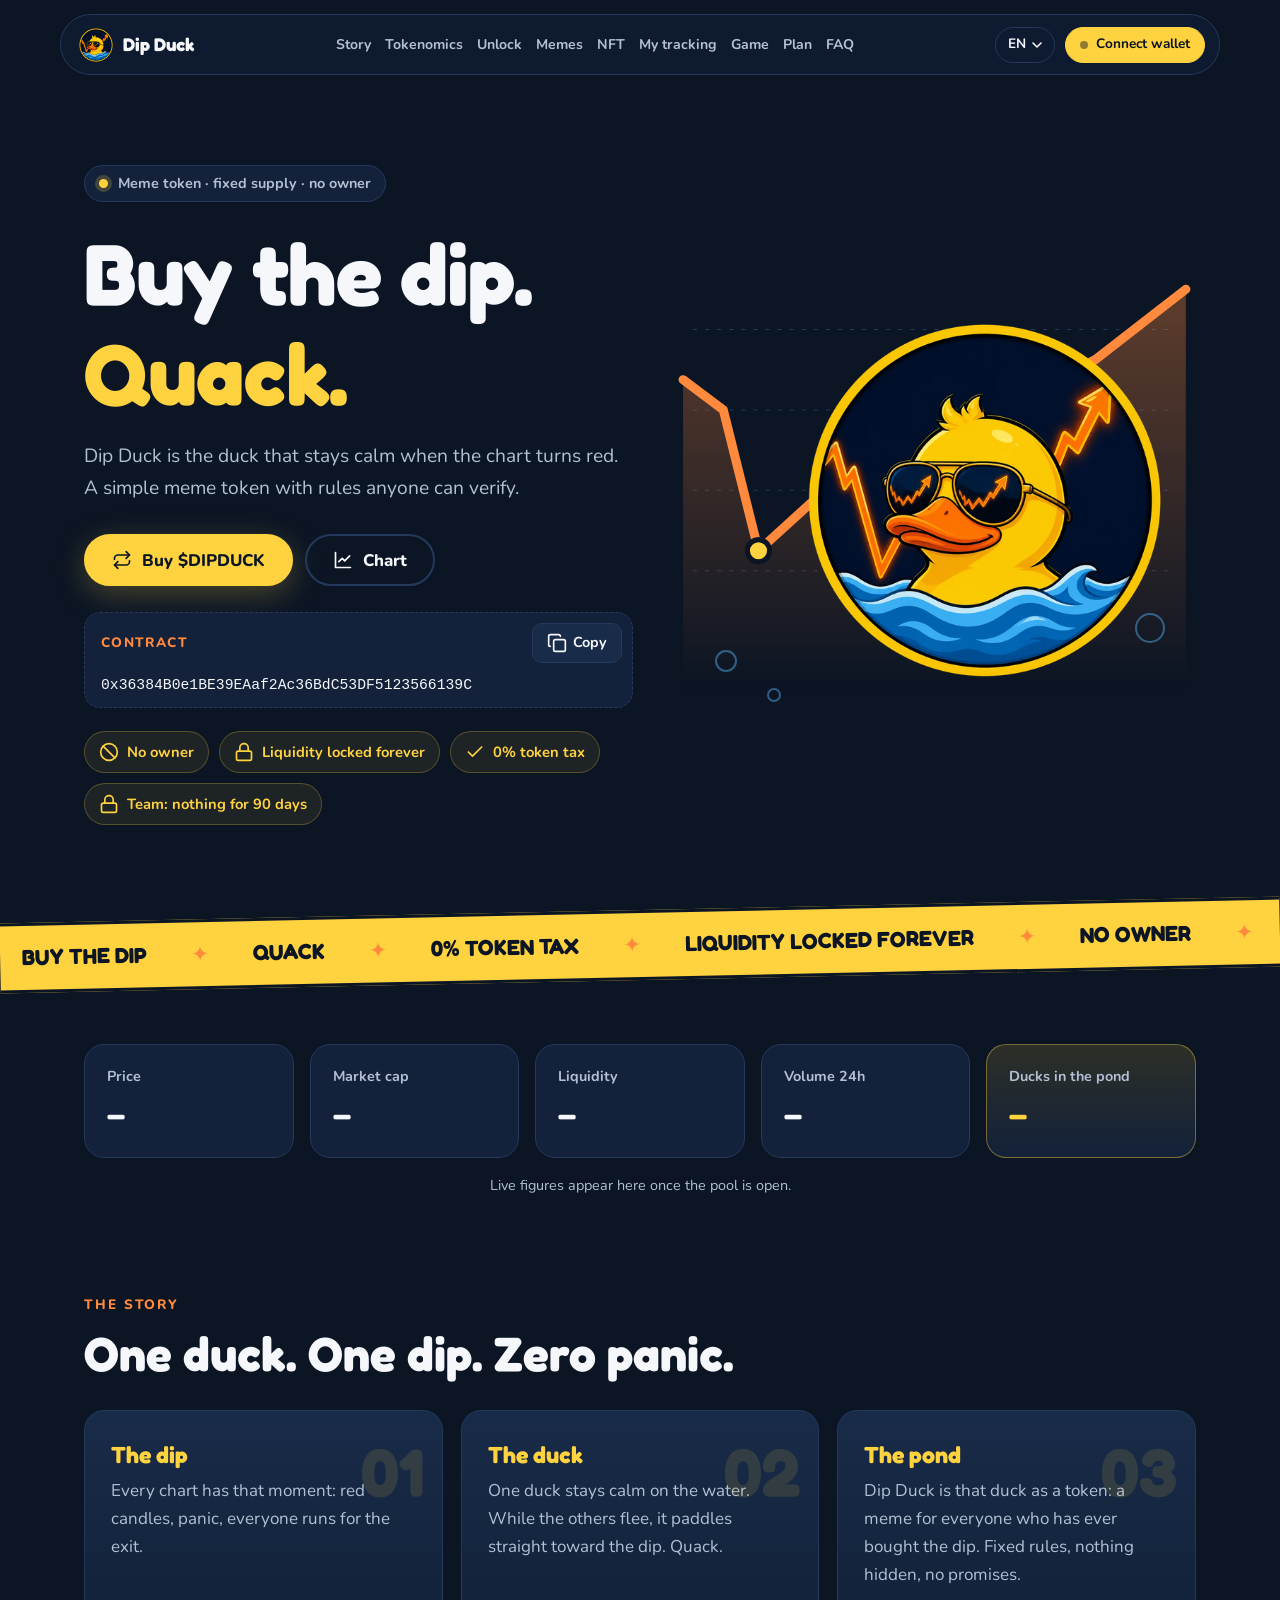
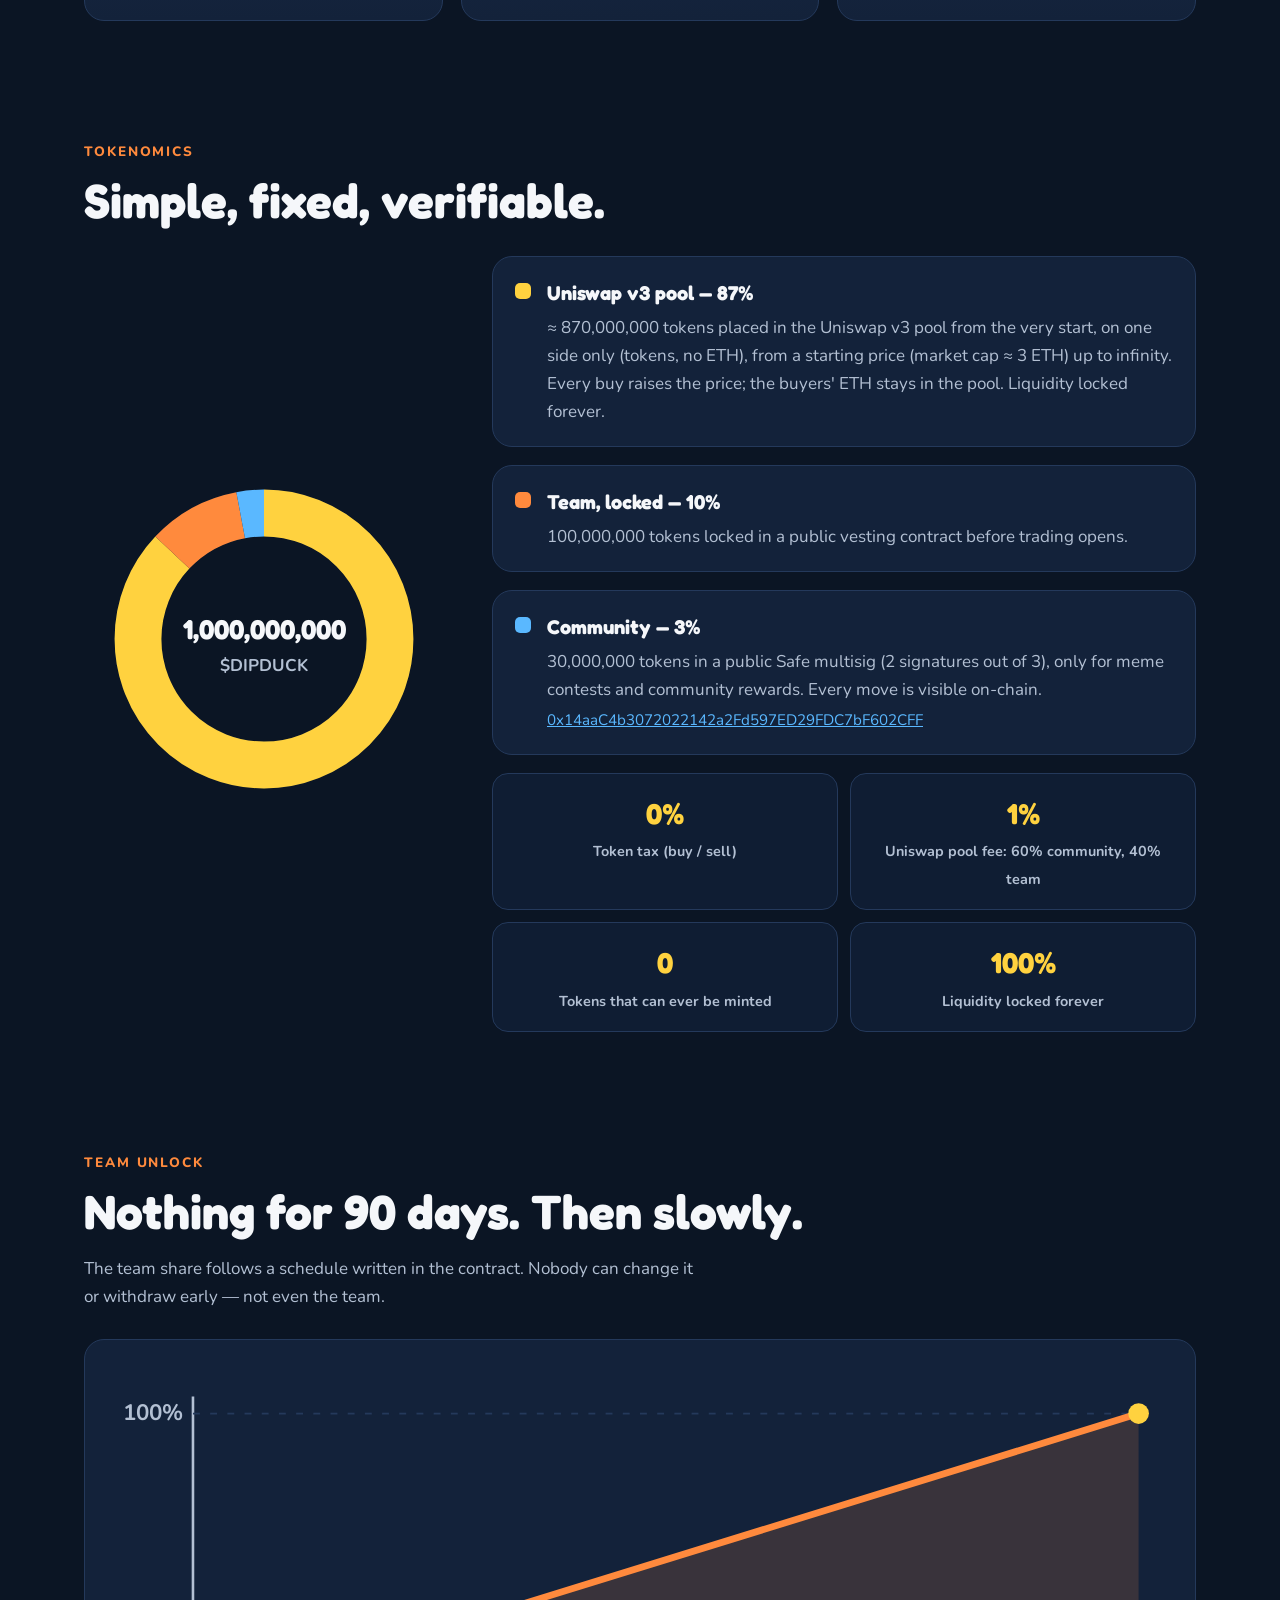
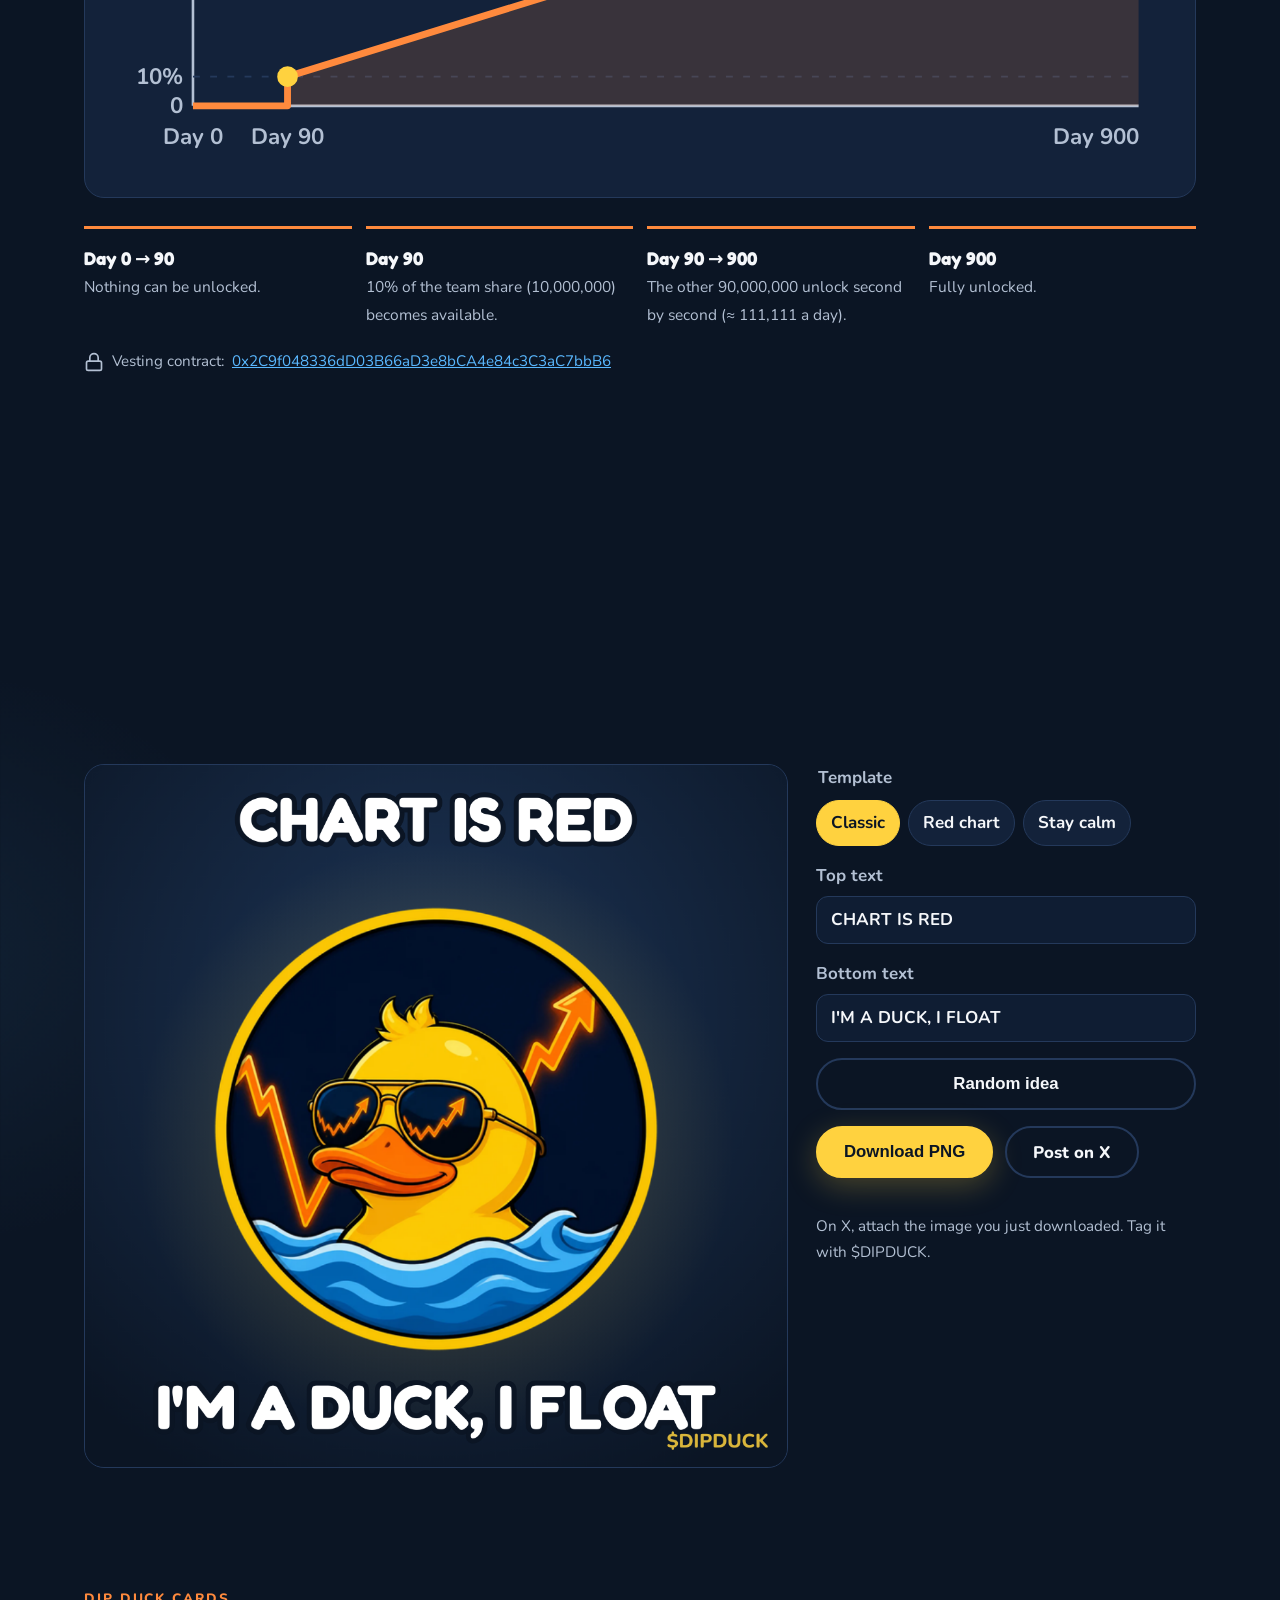
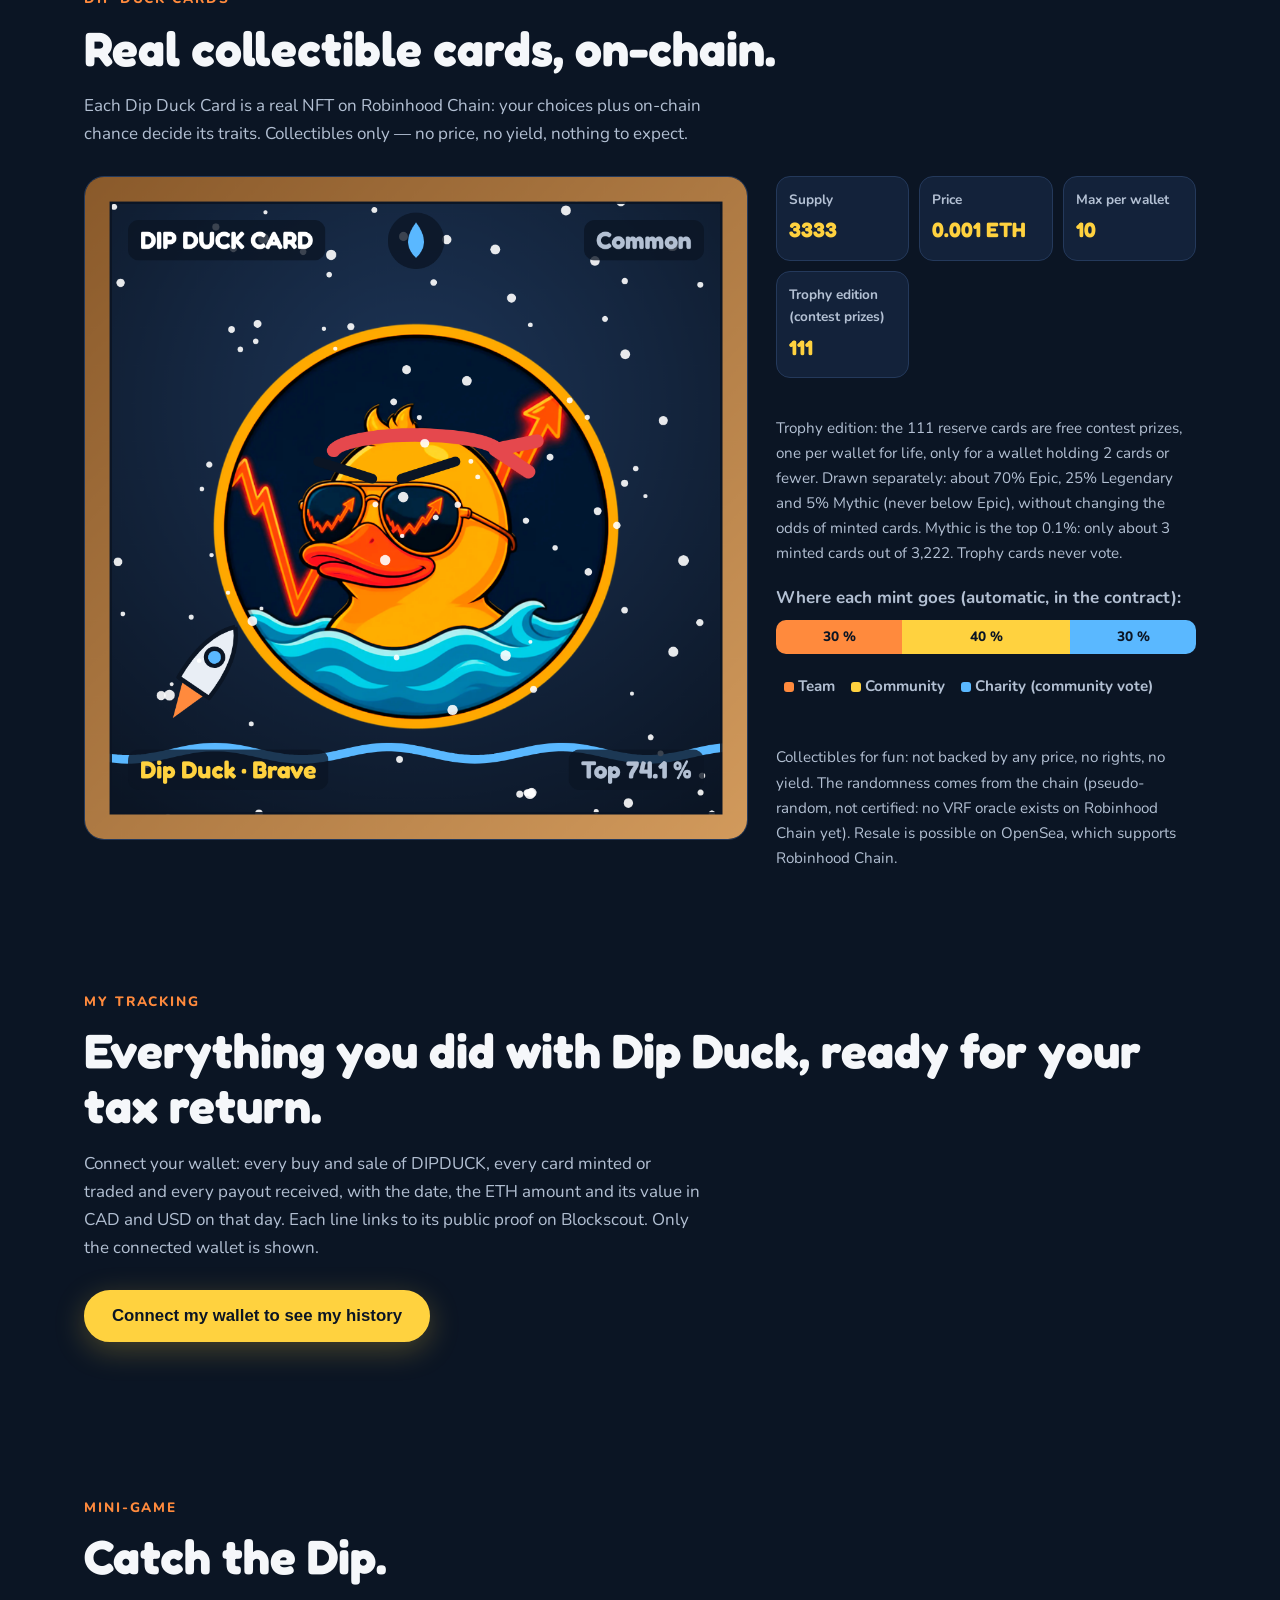
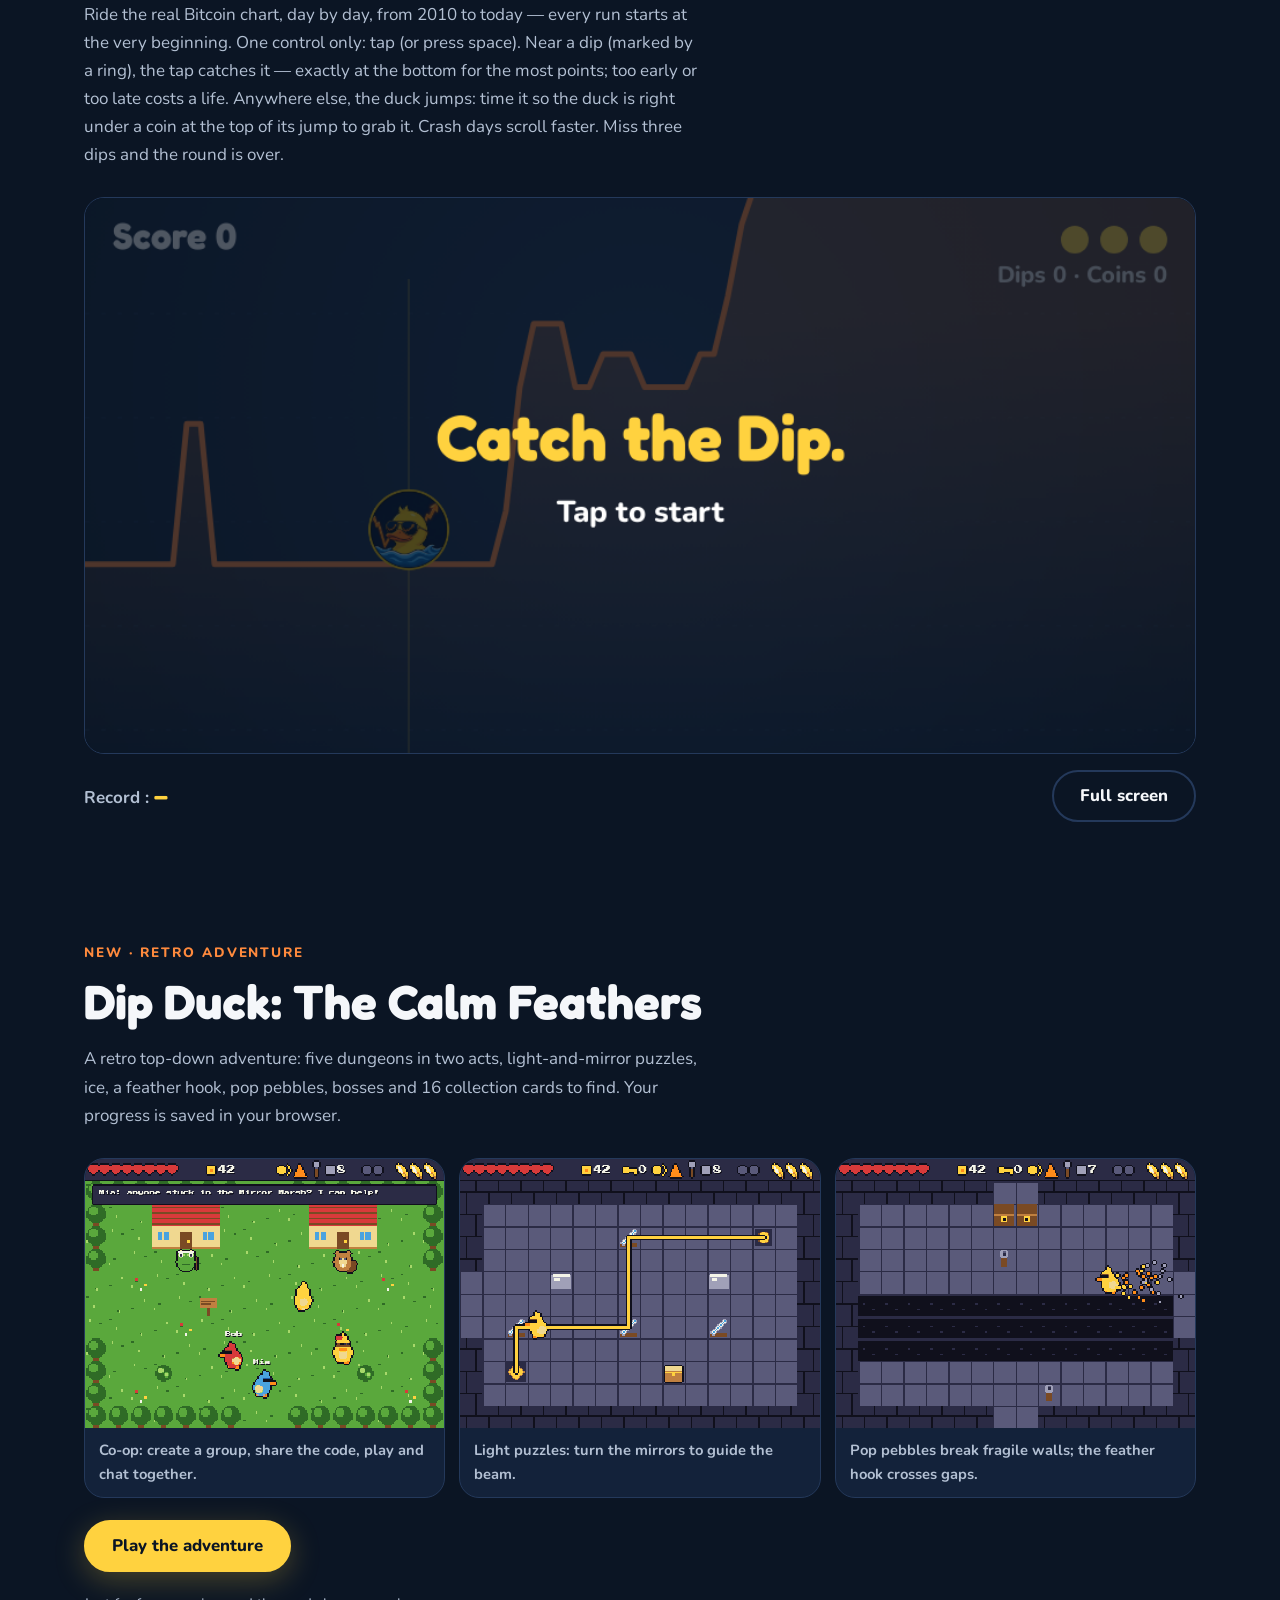
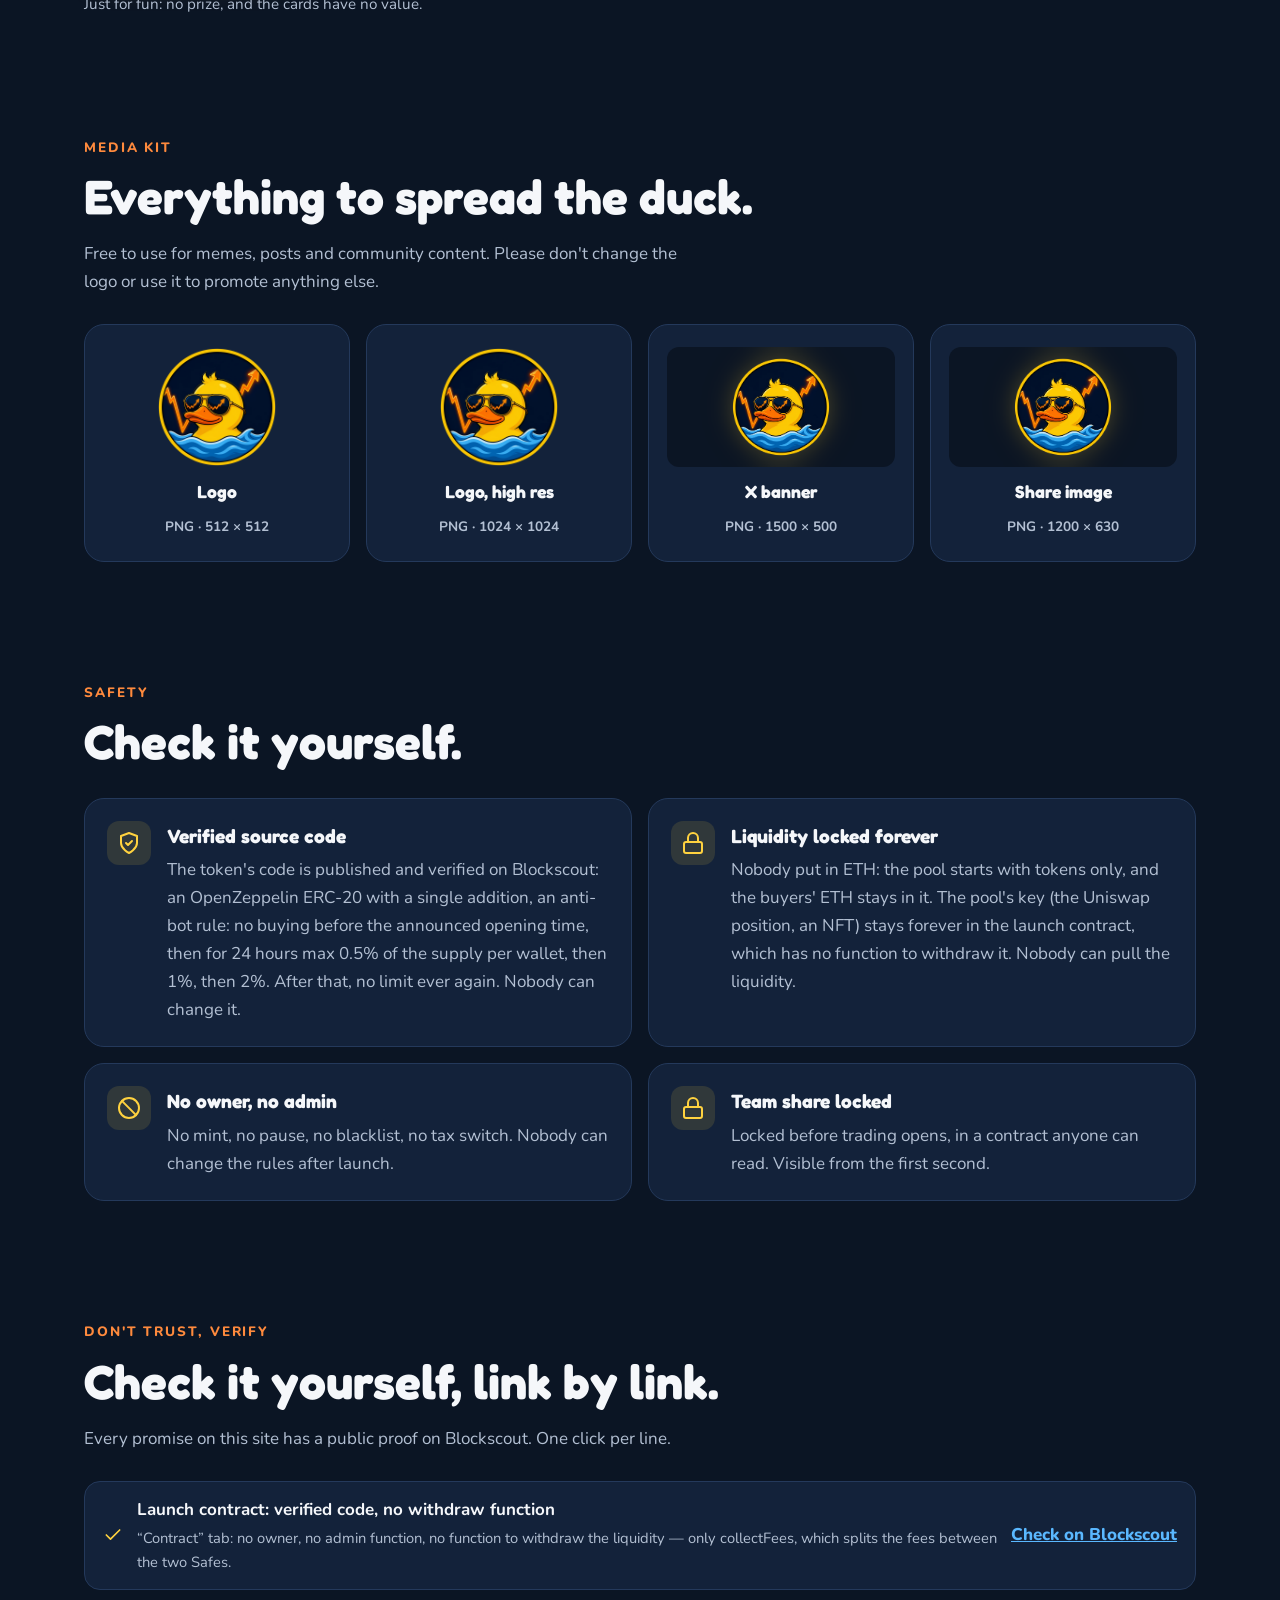
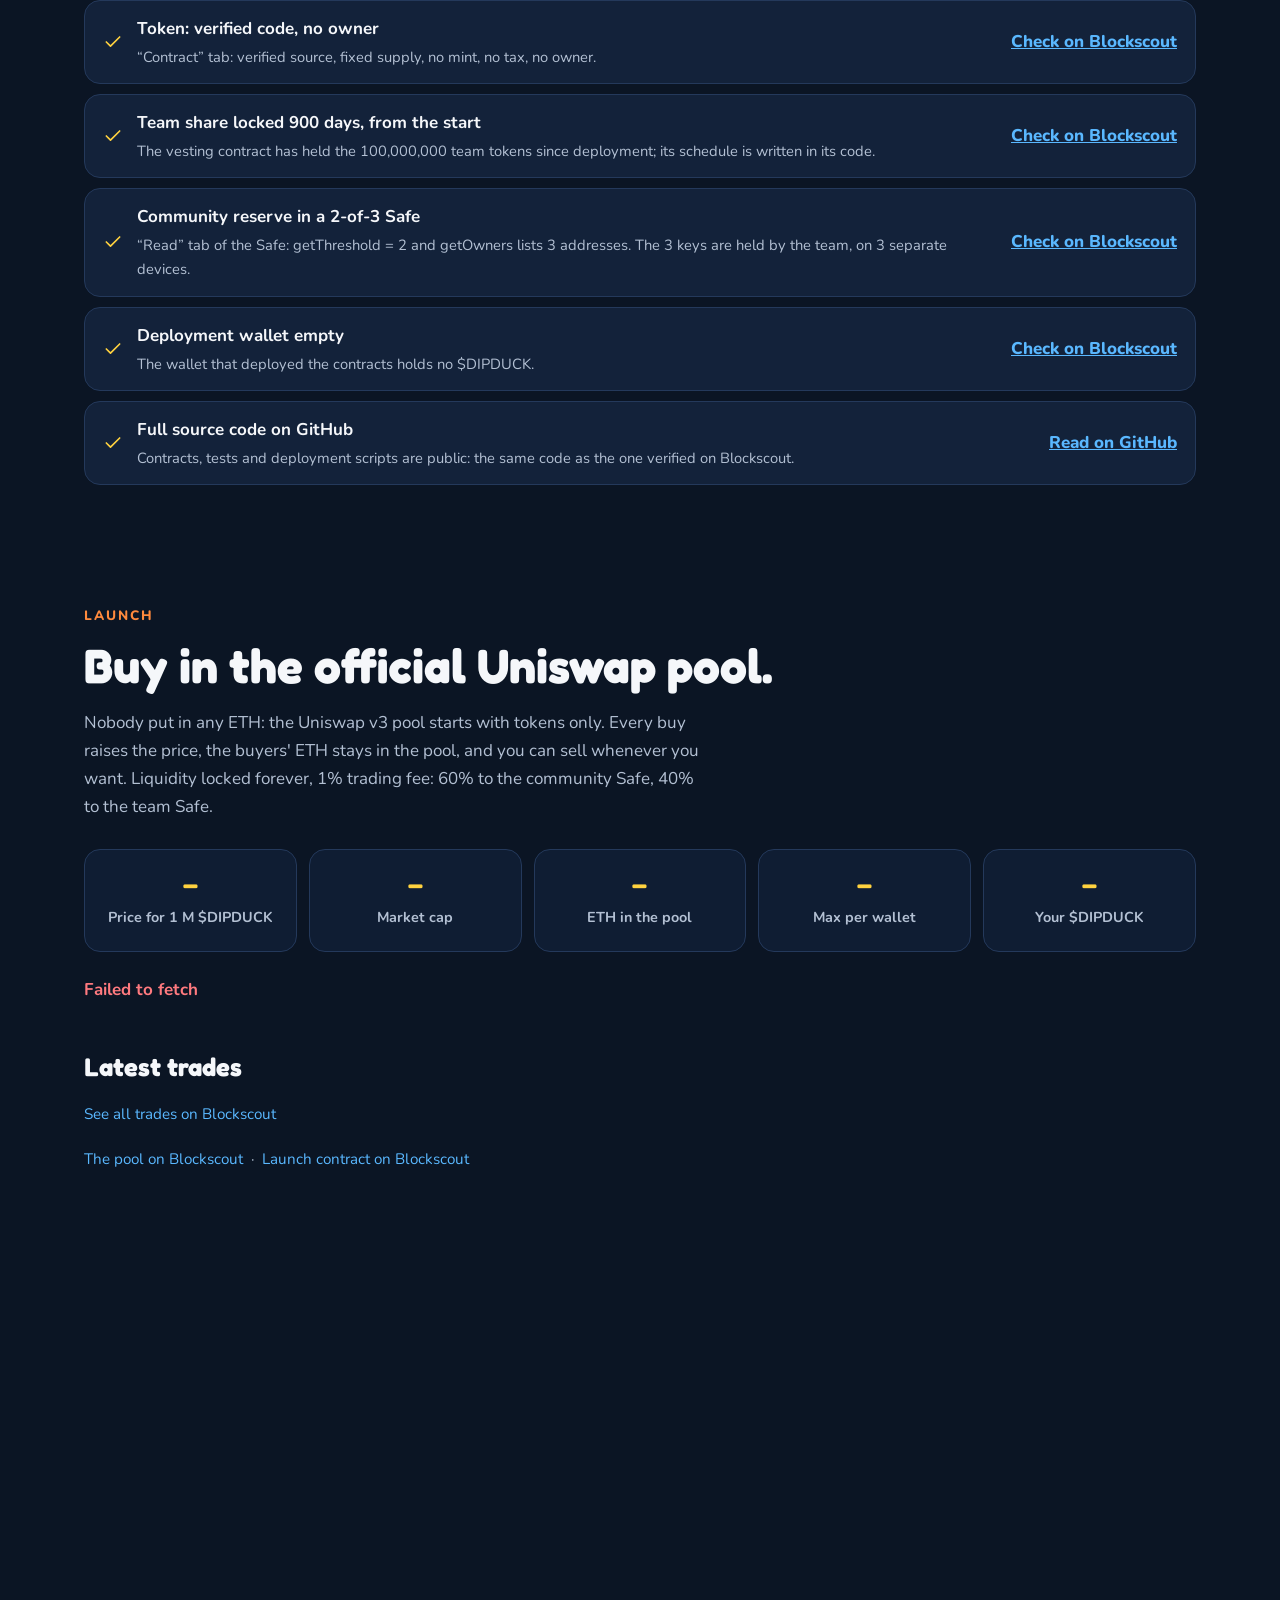
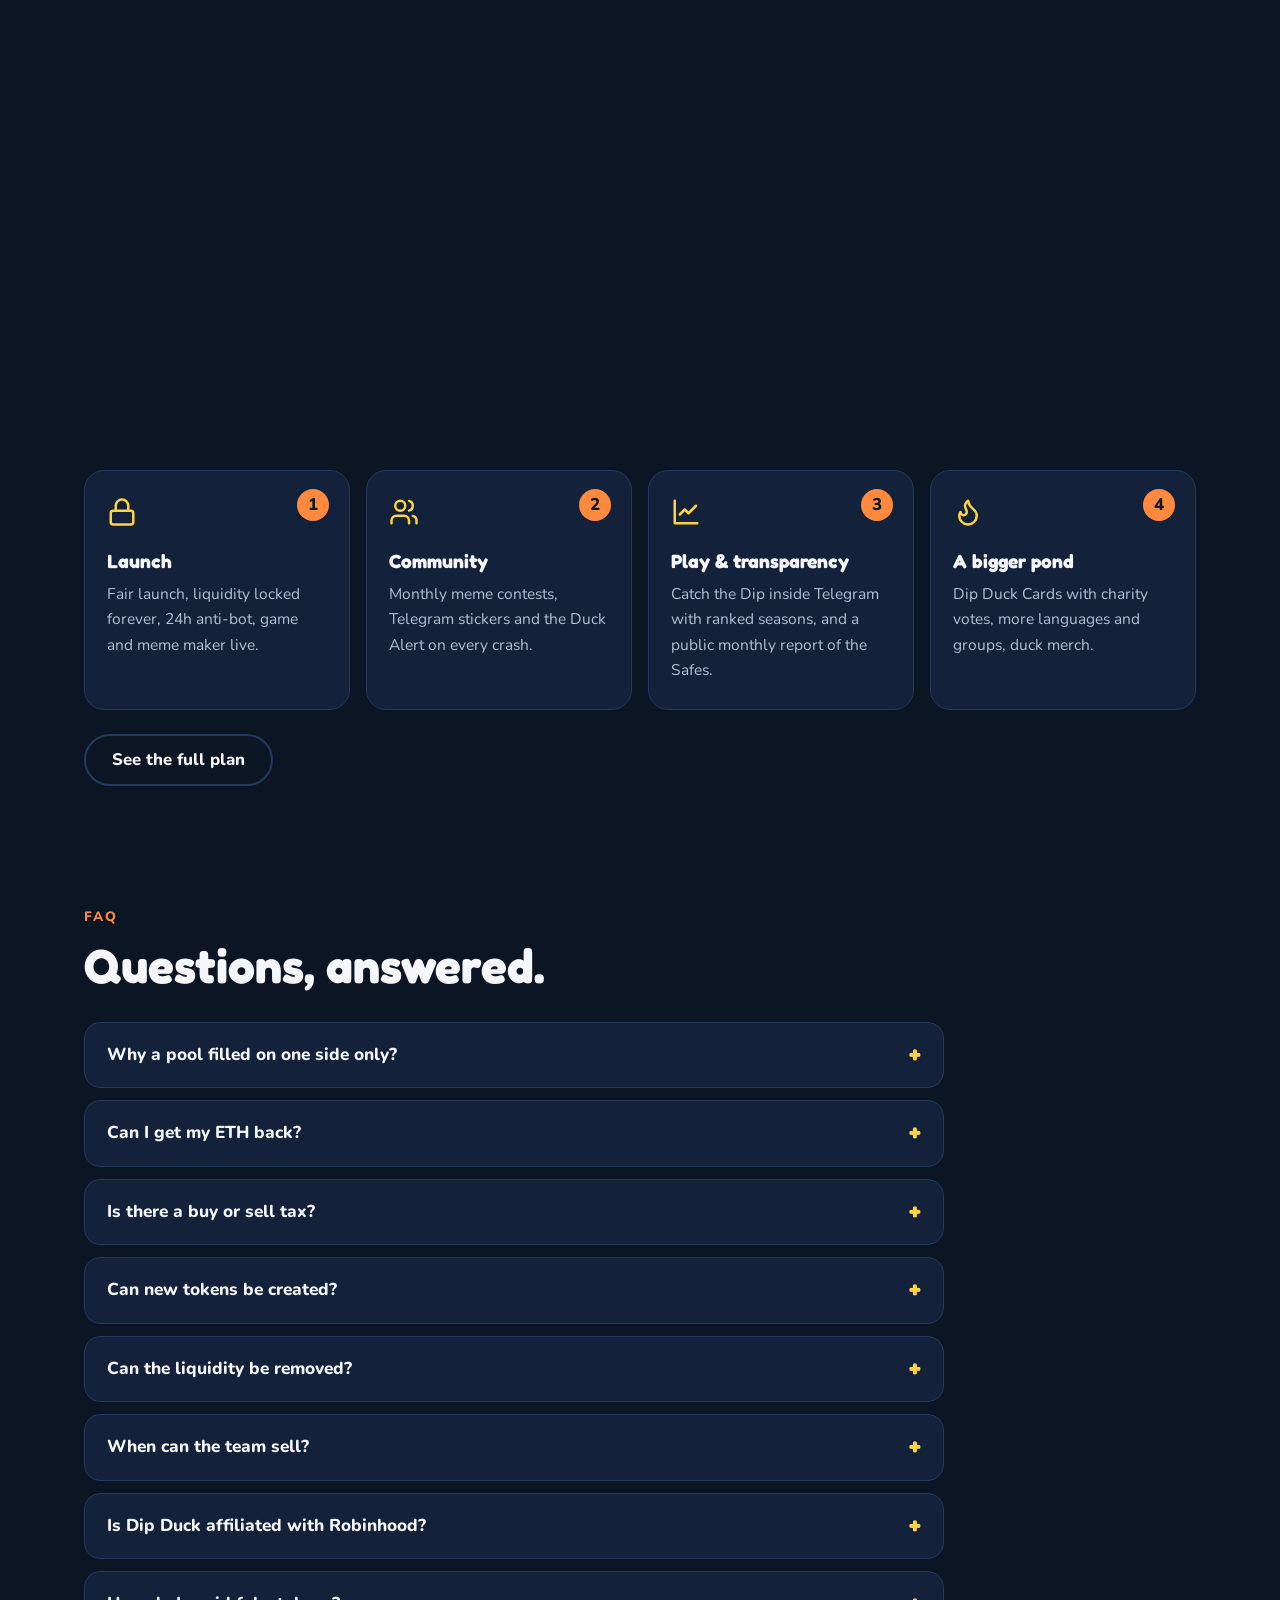
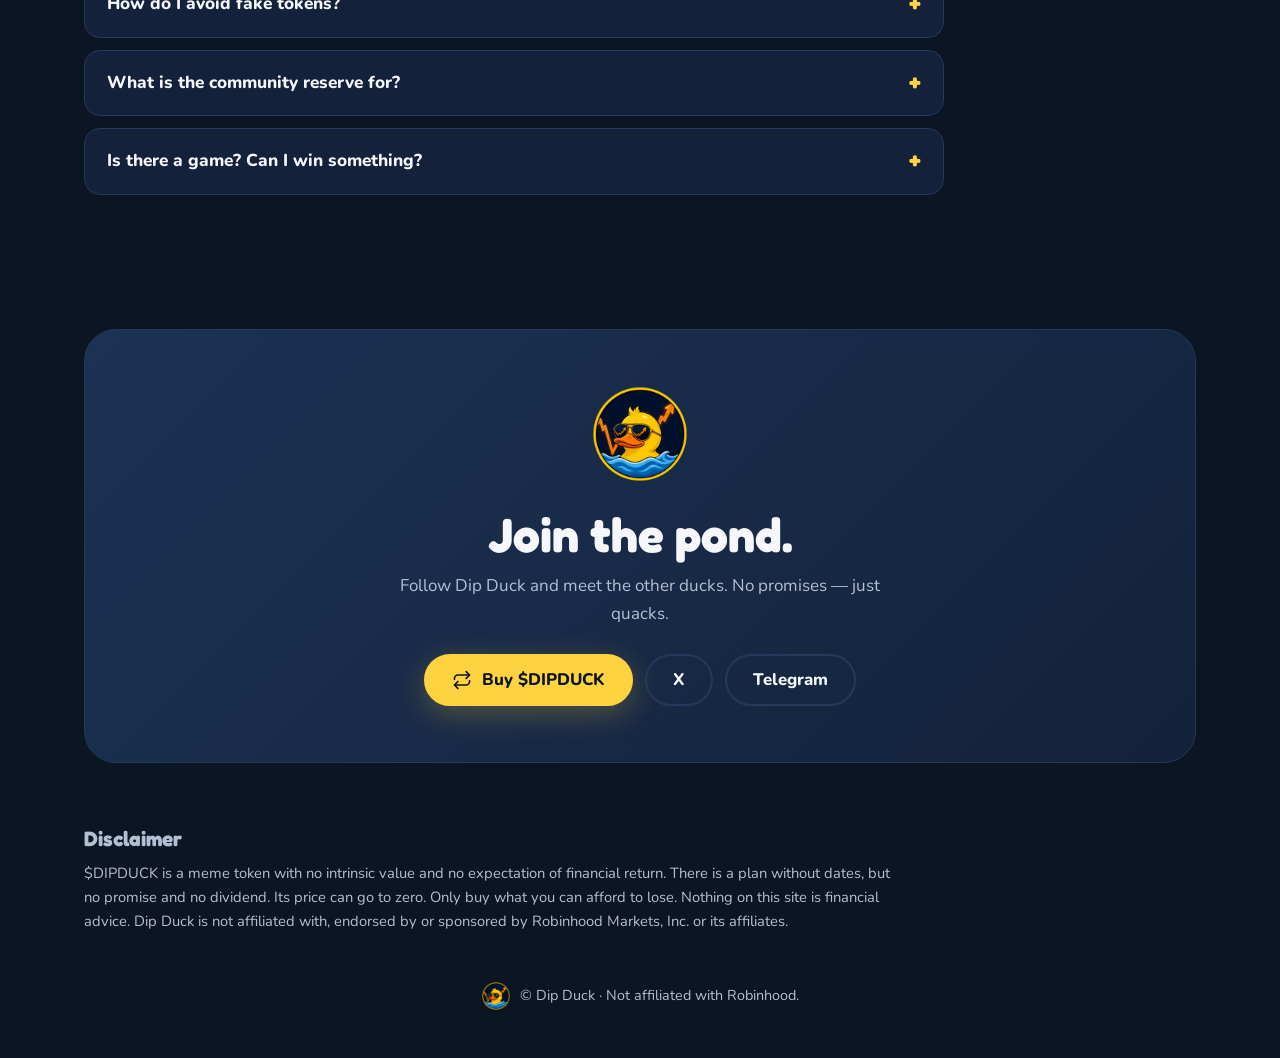
==== commit a82499b5: "Accueil : 3 images du jeu d'aventure (4 langues) ; coop : les canards des autres joueurs sont solide" ====
--- a/public/index.html
+++ b/public/index.html
@@ -19,7 +19,7 @@
   <link rel="preconnect" href="https://fonts.googleapis.com">
   <link rel="preconnect" href="https://fonts.gstatic.com" crossorigin>
   <link rel="stylesheet" href="https://fonts.googleapis.com/css2?family=Fredoka:wght@500;600;700&family=Nunito:wght@400;600;700;800&display=swap">
-  <link rel="stylesheet" href="style.css?v=20261111a">
+  <link rel="stylesheet" href="style.css?v=20261113a">
 </head>
 <body>
   <!-- Icônes (style Lucide), réutilisées avec <use> -->
@@ -464,6 +464,11 @@
       <p class="kicker" data-i18n="advKicker"></p>
       <h2 data-i18n="advTitle"></h2>
       <p class="section-lead" data-i18n="advLead"></p>
+      <div class="adv-gallery">
+        <figure><img src="adventure-coop.png?v=1" alt="Co-op: three ducks in the village, with a chat message" width="768" height="576" loading="lazy"><figcaption data-i18n="advShotCoop"></figcaption></figure>
+        <figure><img src="adventure-light.png?v=1" alt="Light puzzle: a beam bounces on mirrors to reach the crystal" width="768" height="576" loading="lazy"><figcaption data-i18n="advShotLight"></figcaption></figure>
+        <figure><img src="adventure-pebble.png?v=1" alt="A pop pebble breaks a fragile wall next to deep pits" width="768" height="576" loading="lazy"><figcaption data-i18n="advShotPebble"></figcaption></figure>
+      </div>
       <div class="actions">
         <a class="btn primary" href="adventure.html" target="_blank" rel="noopener"><span id="adv-play" data-i18n="advPlay"></span></a>
       </div>
@@ -675,7 +680,7 @@
     <p>© Dip Duck · <span data-i18n="footer"></span></p>
   </footer>
 
-  <script src="i18n.js?v=20261113a"></script>
+  <script src="i18n.js?v=20261113b"></script>
   <script src="canvas-art.js?v=20261030b"></script>
   <script src="app.js?v=20261111a"></script>
   <script src="lang-menu.js?v=20261103a"></script>
--- a/public/style.css
+++ b/public/style.css
@@ -534,3 +534,10 @@
 .launch-trade > *, .launch-row > .field { min-width: 0; }
 .launch-box input { width: 100%; min-width: 0; box-sizing: border-box; }
 .steps > *, .story > * { min-width: 0; overflow-wrap: anywhere; }
+
+/* Images du jeu d'aventure */
+.adv-gallery { display: grid; grid-template-columns: repeat(3, 1fr); gap: 14px; margin: 22px 0; }
+.adv-gallery figure { margin: 0; background: var(--panel); border: 1px solid var(--line); border-radius: var(--radius); overflow: hidden; }
+.adv-gallery img { display: block; width: 100%; height: auto; image-rendering: pixelated; }
+.adv-gallery figcaption { padding: 10px 14px; color: var(--muted); font-size: .92rem; font-weight: 700; }
+@media (max-width: 760px) { .adv-gallery { grid-template-columns: 1fr; } }
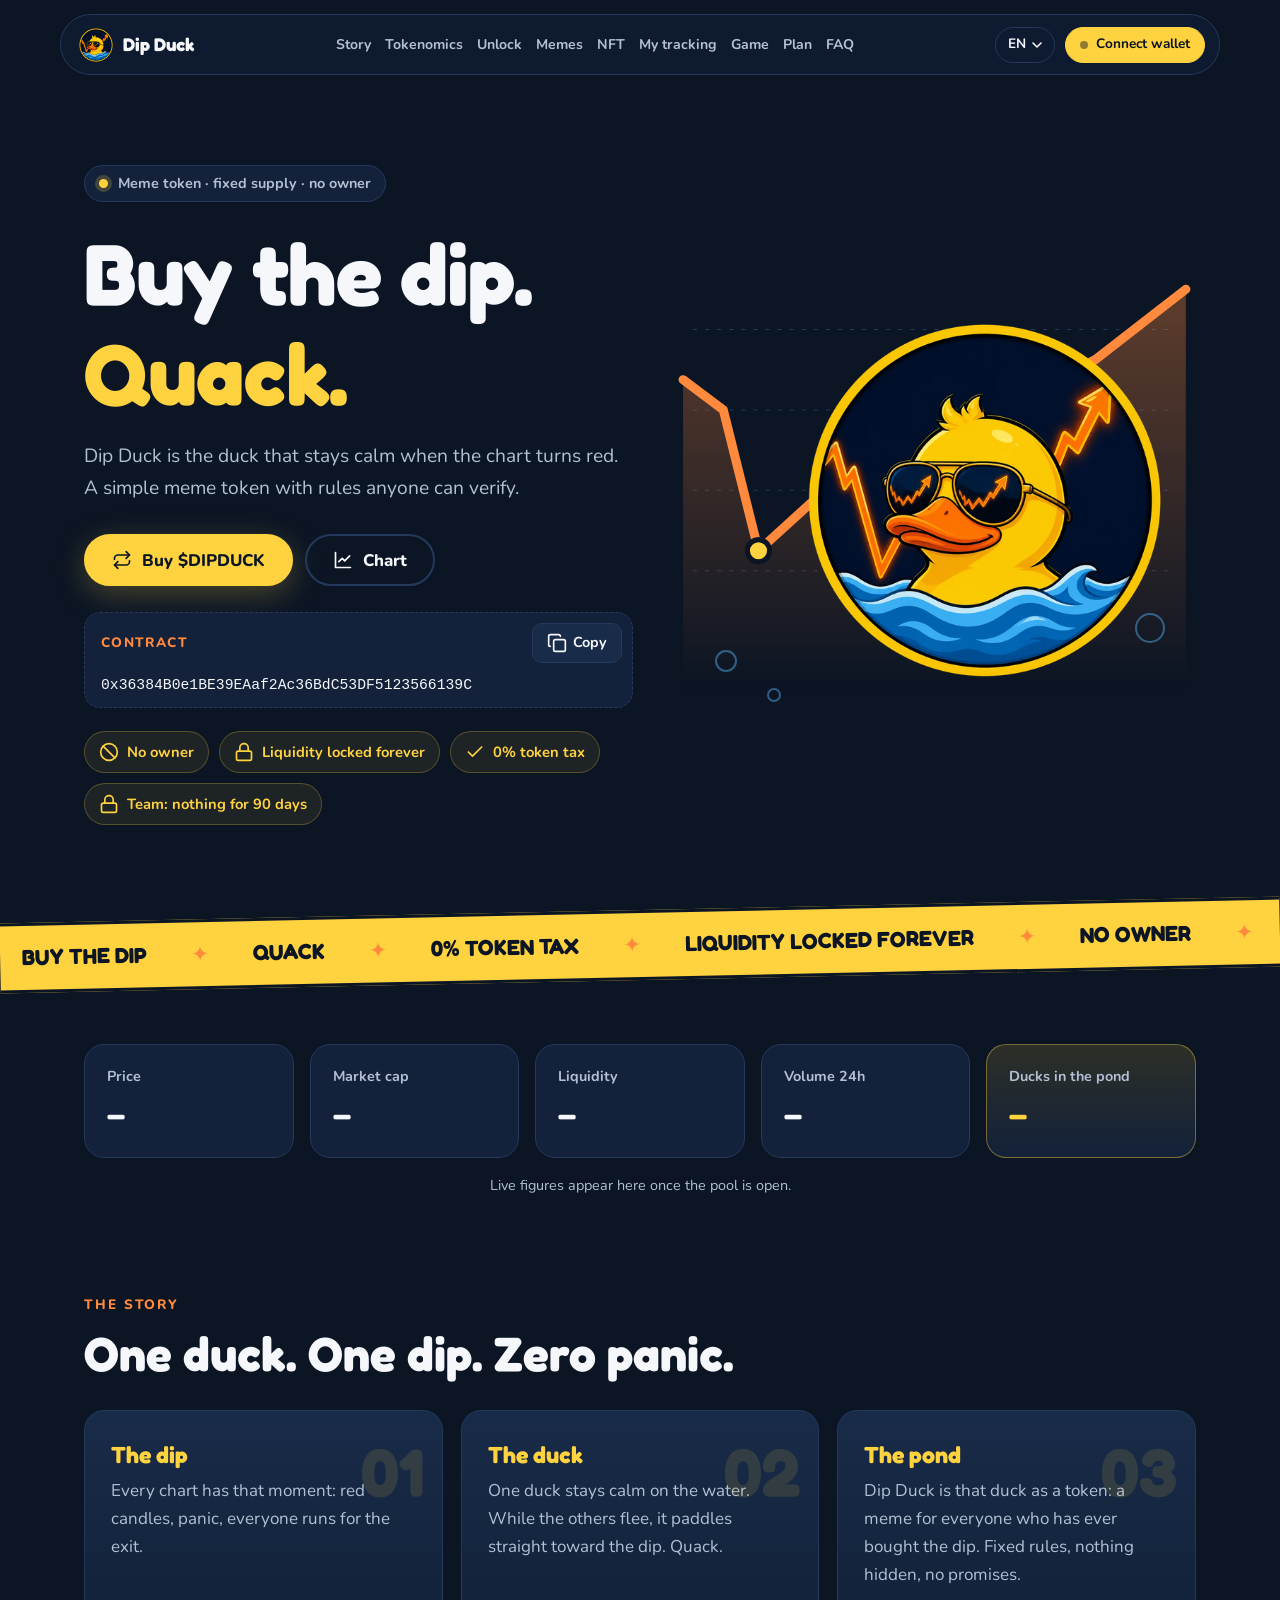
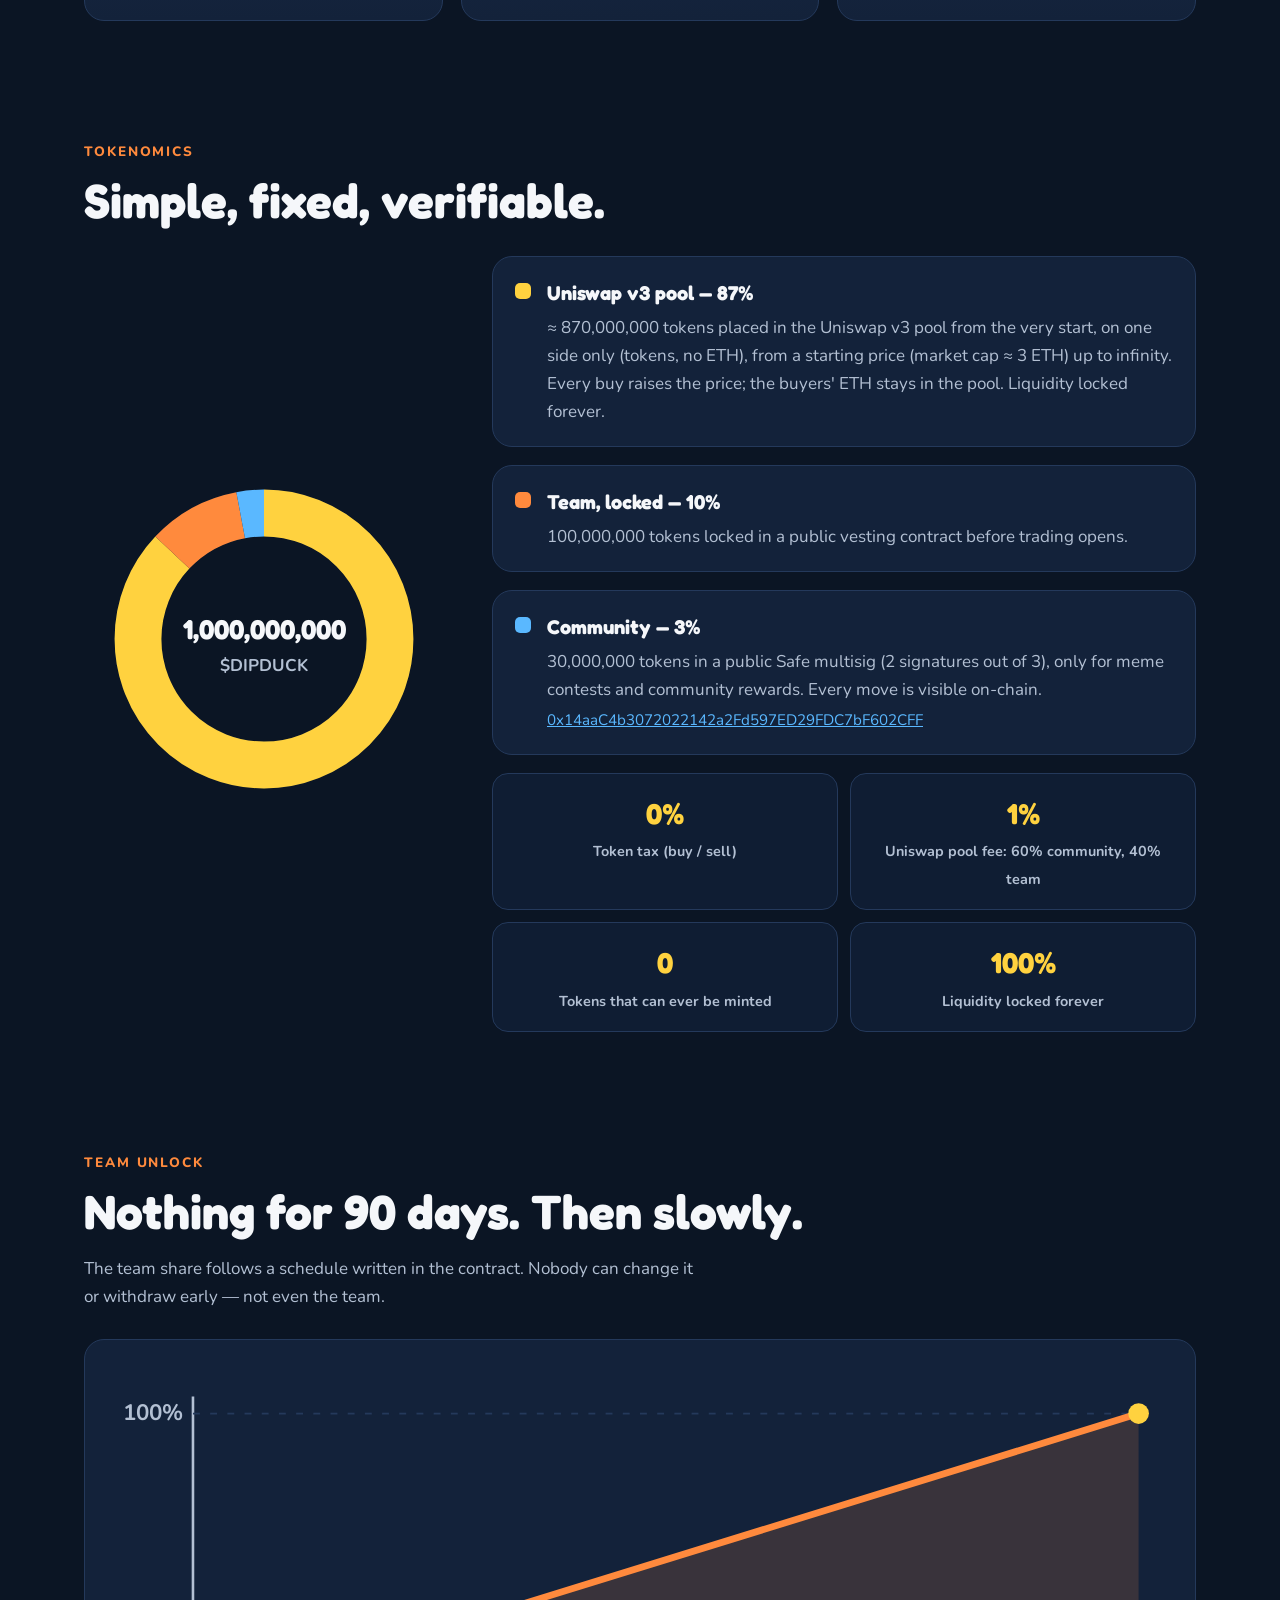
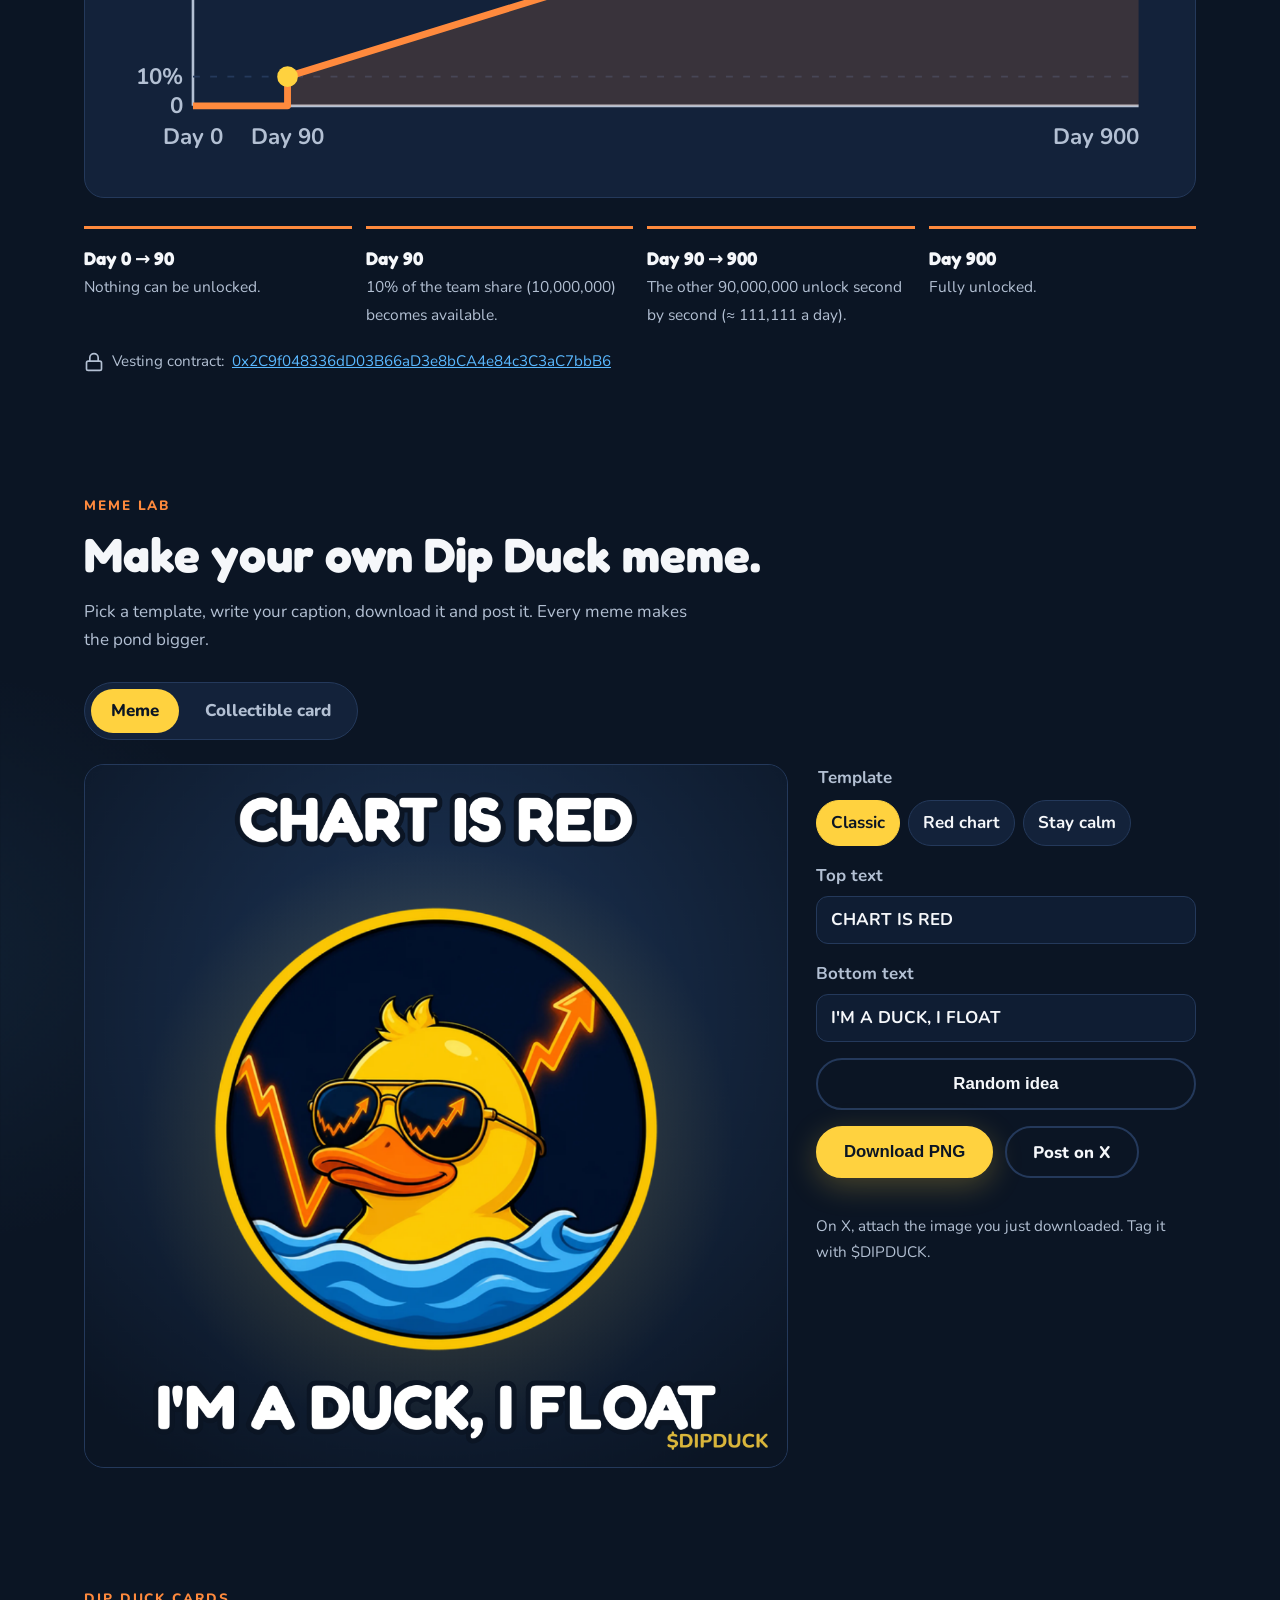
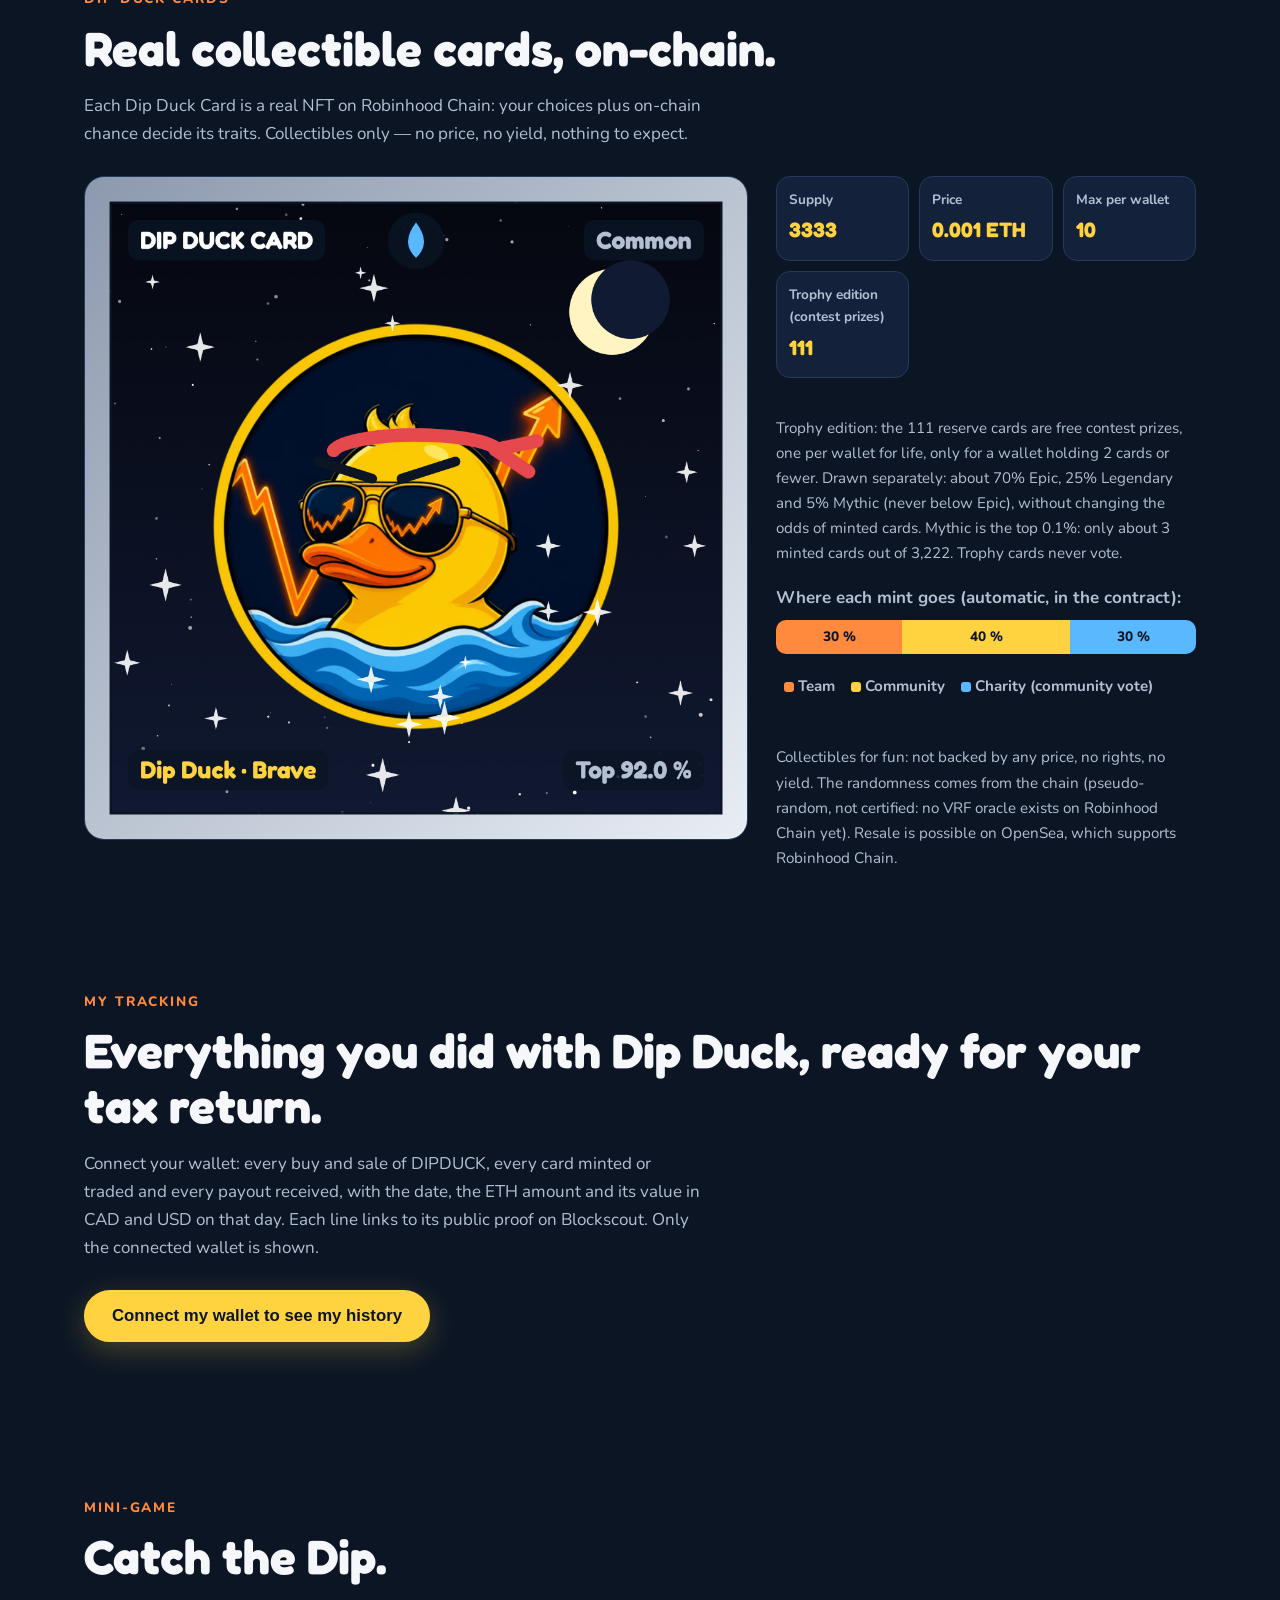
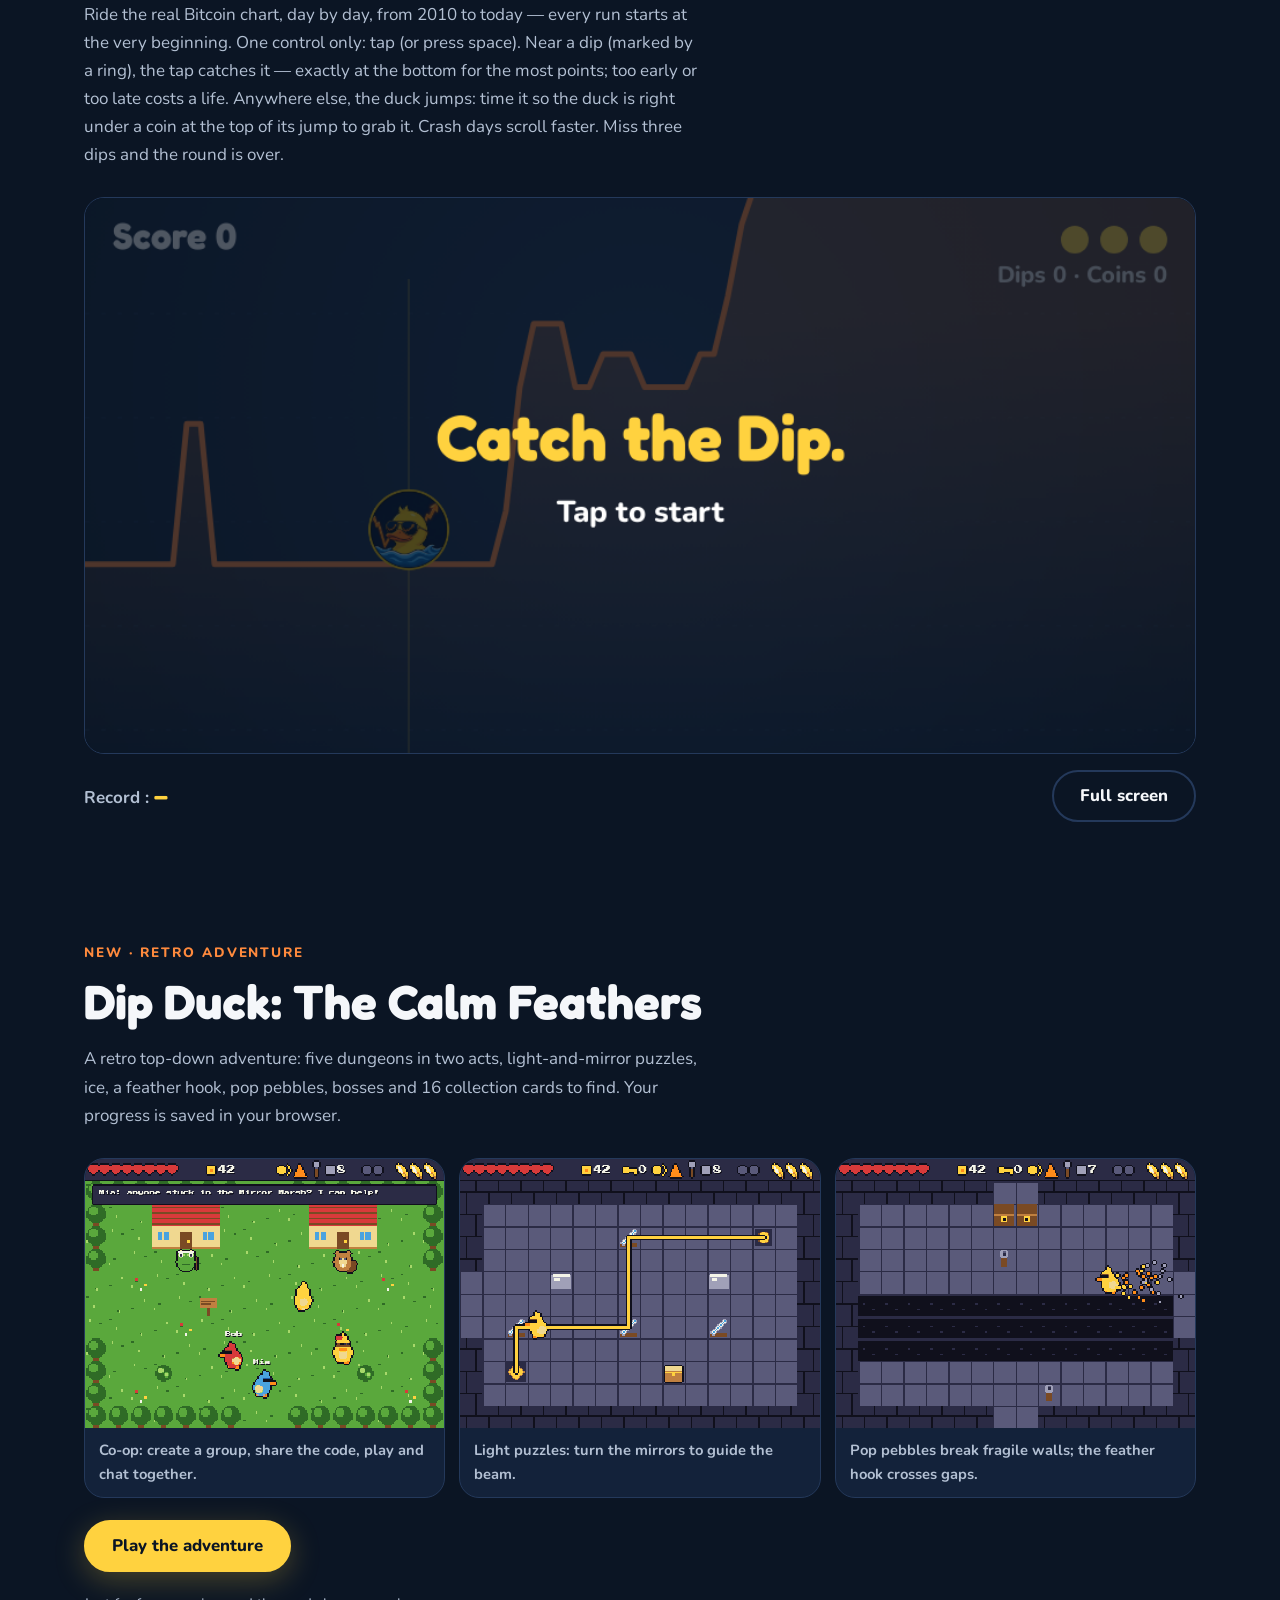
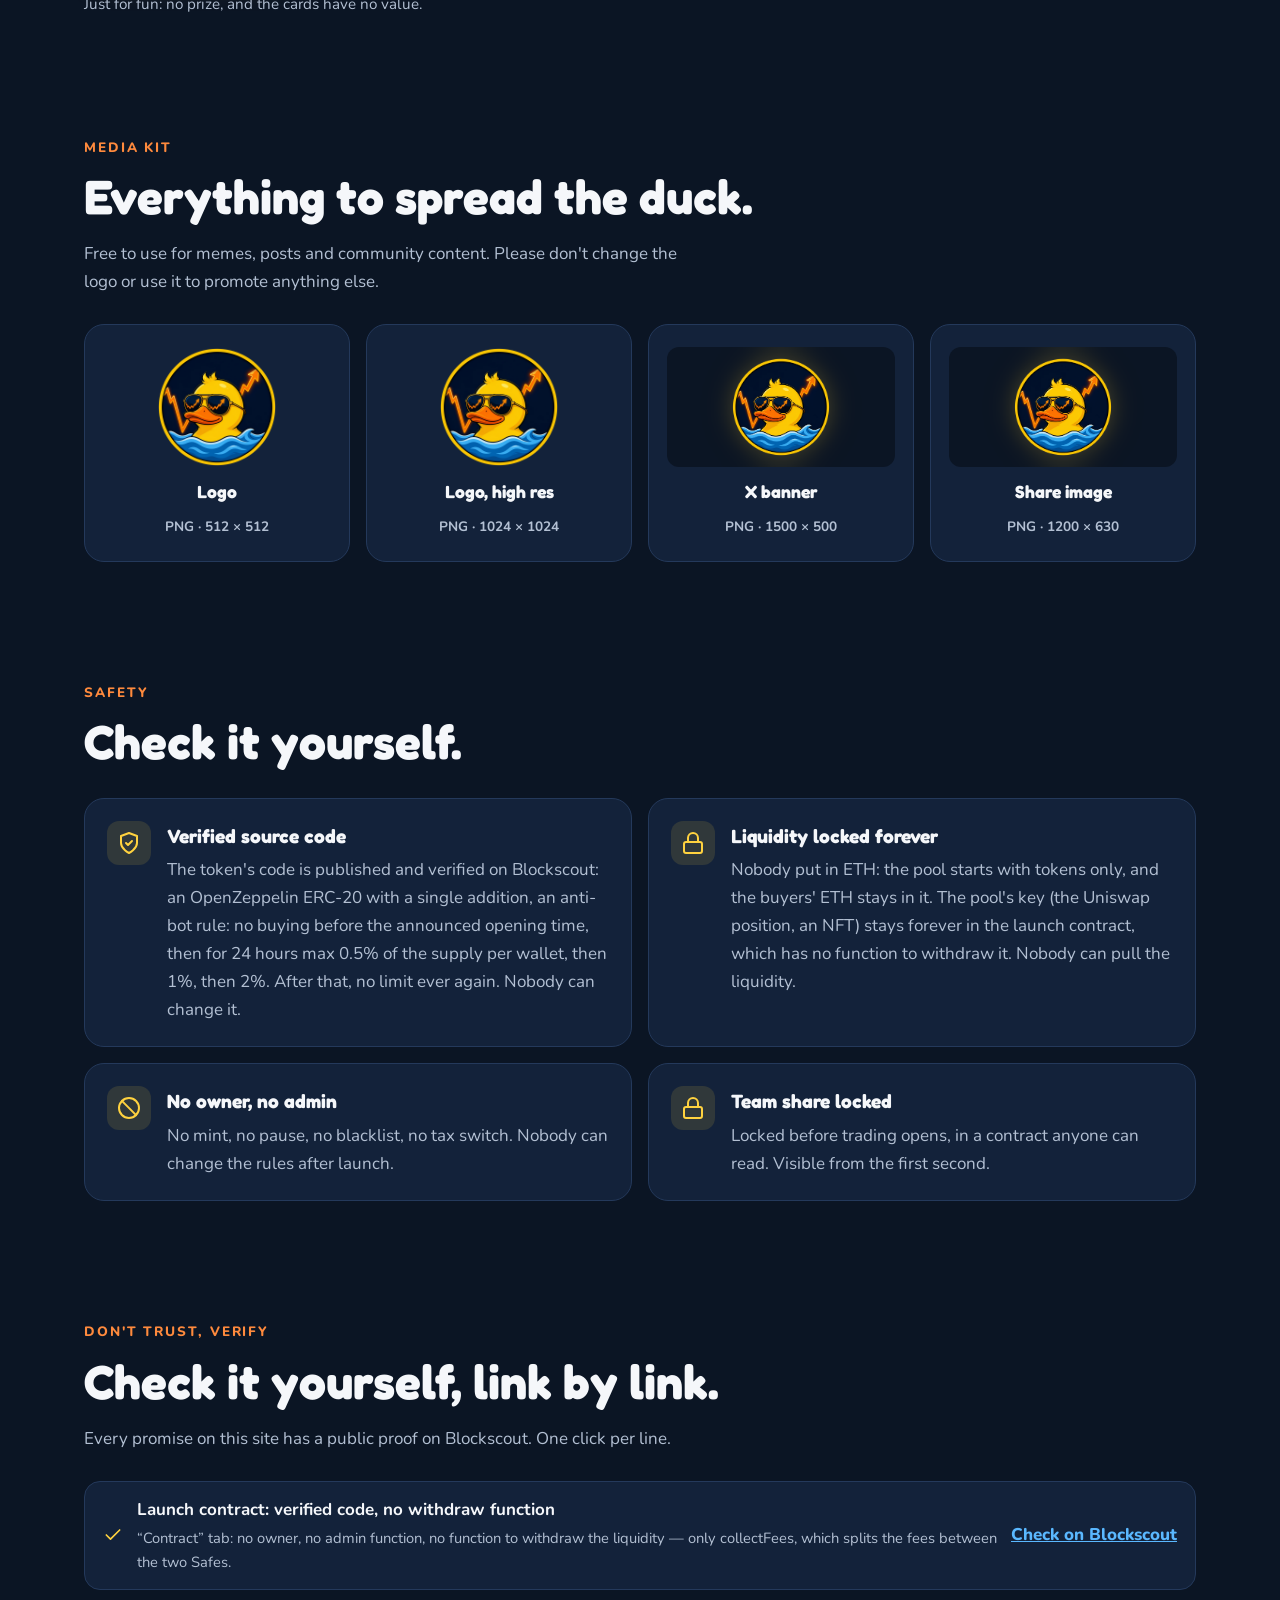
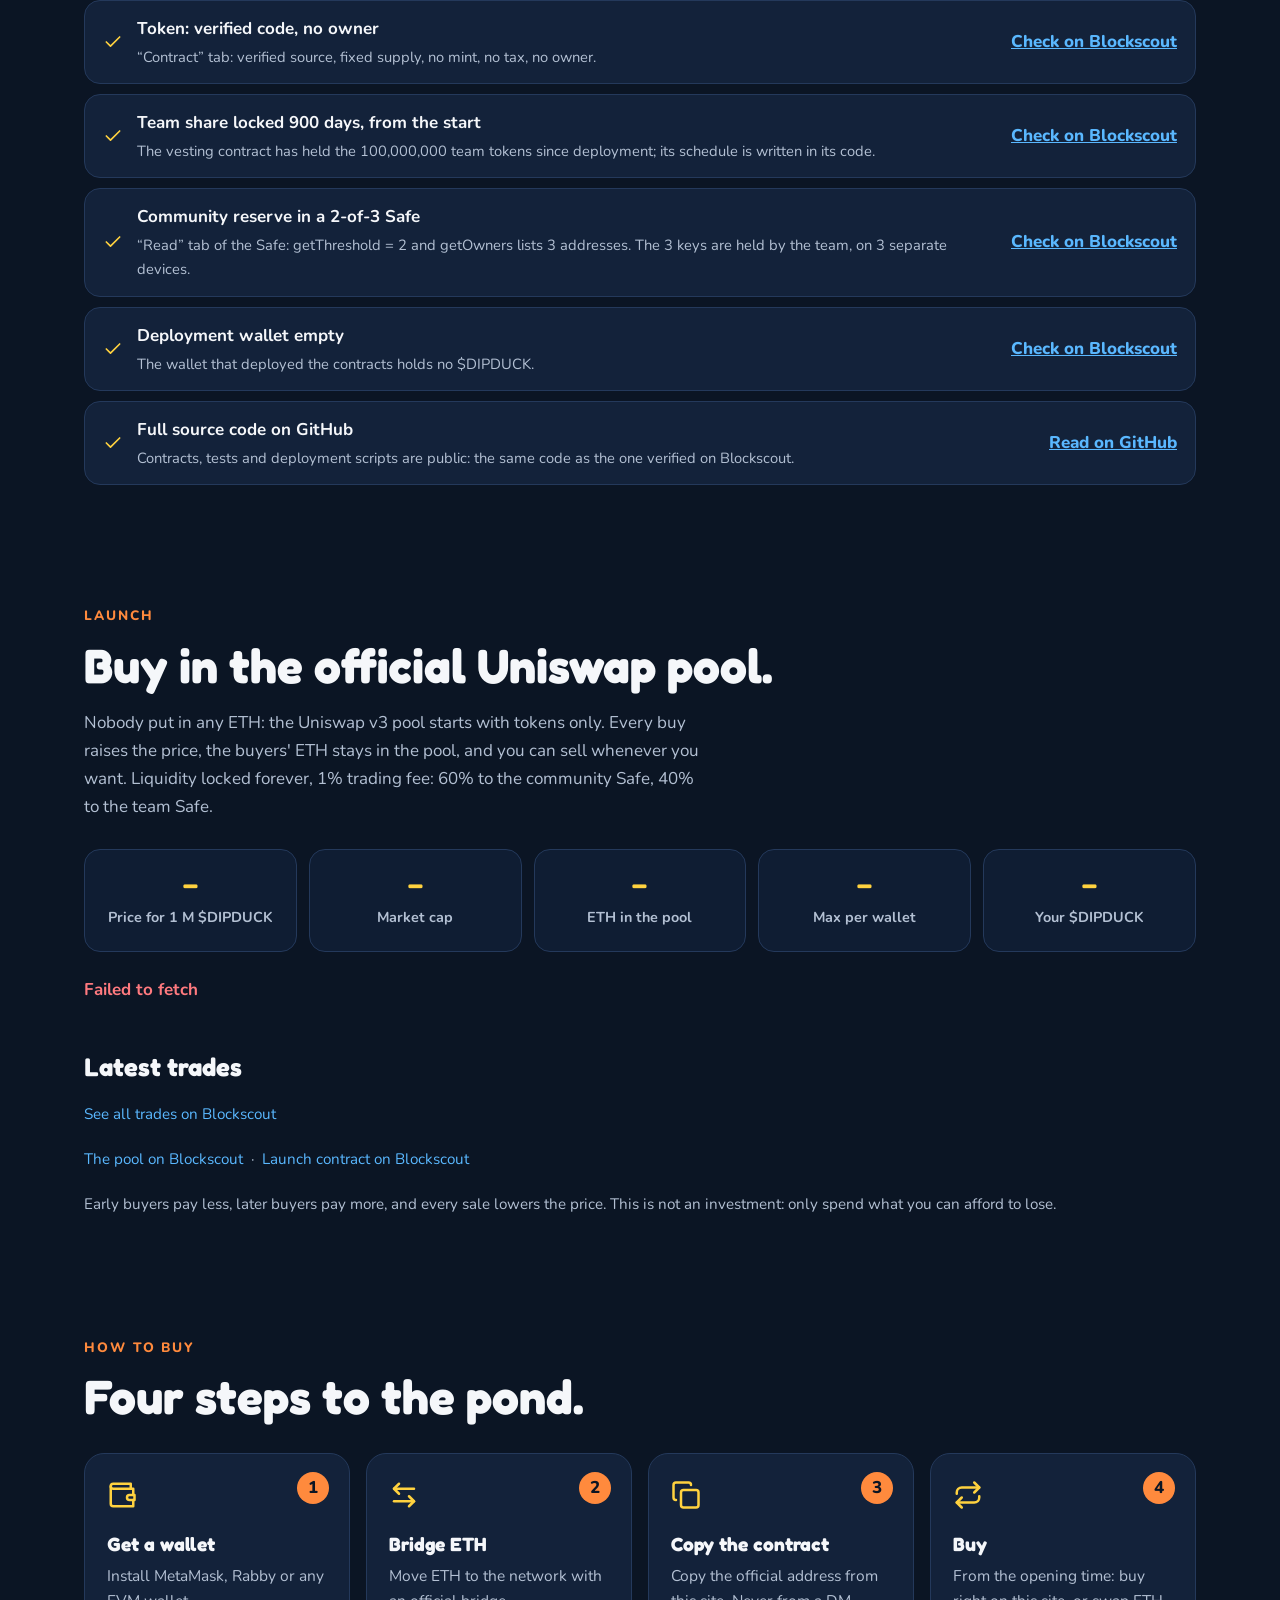
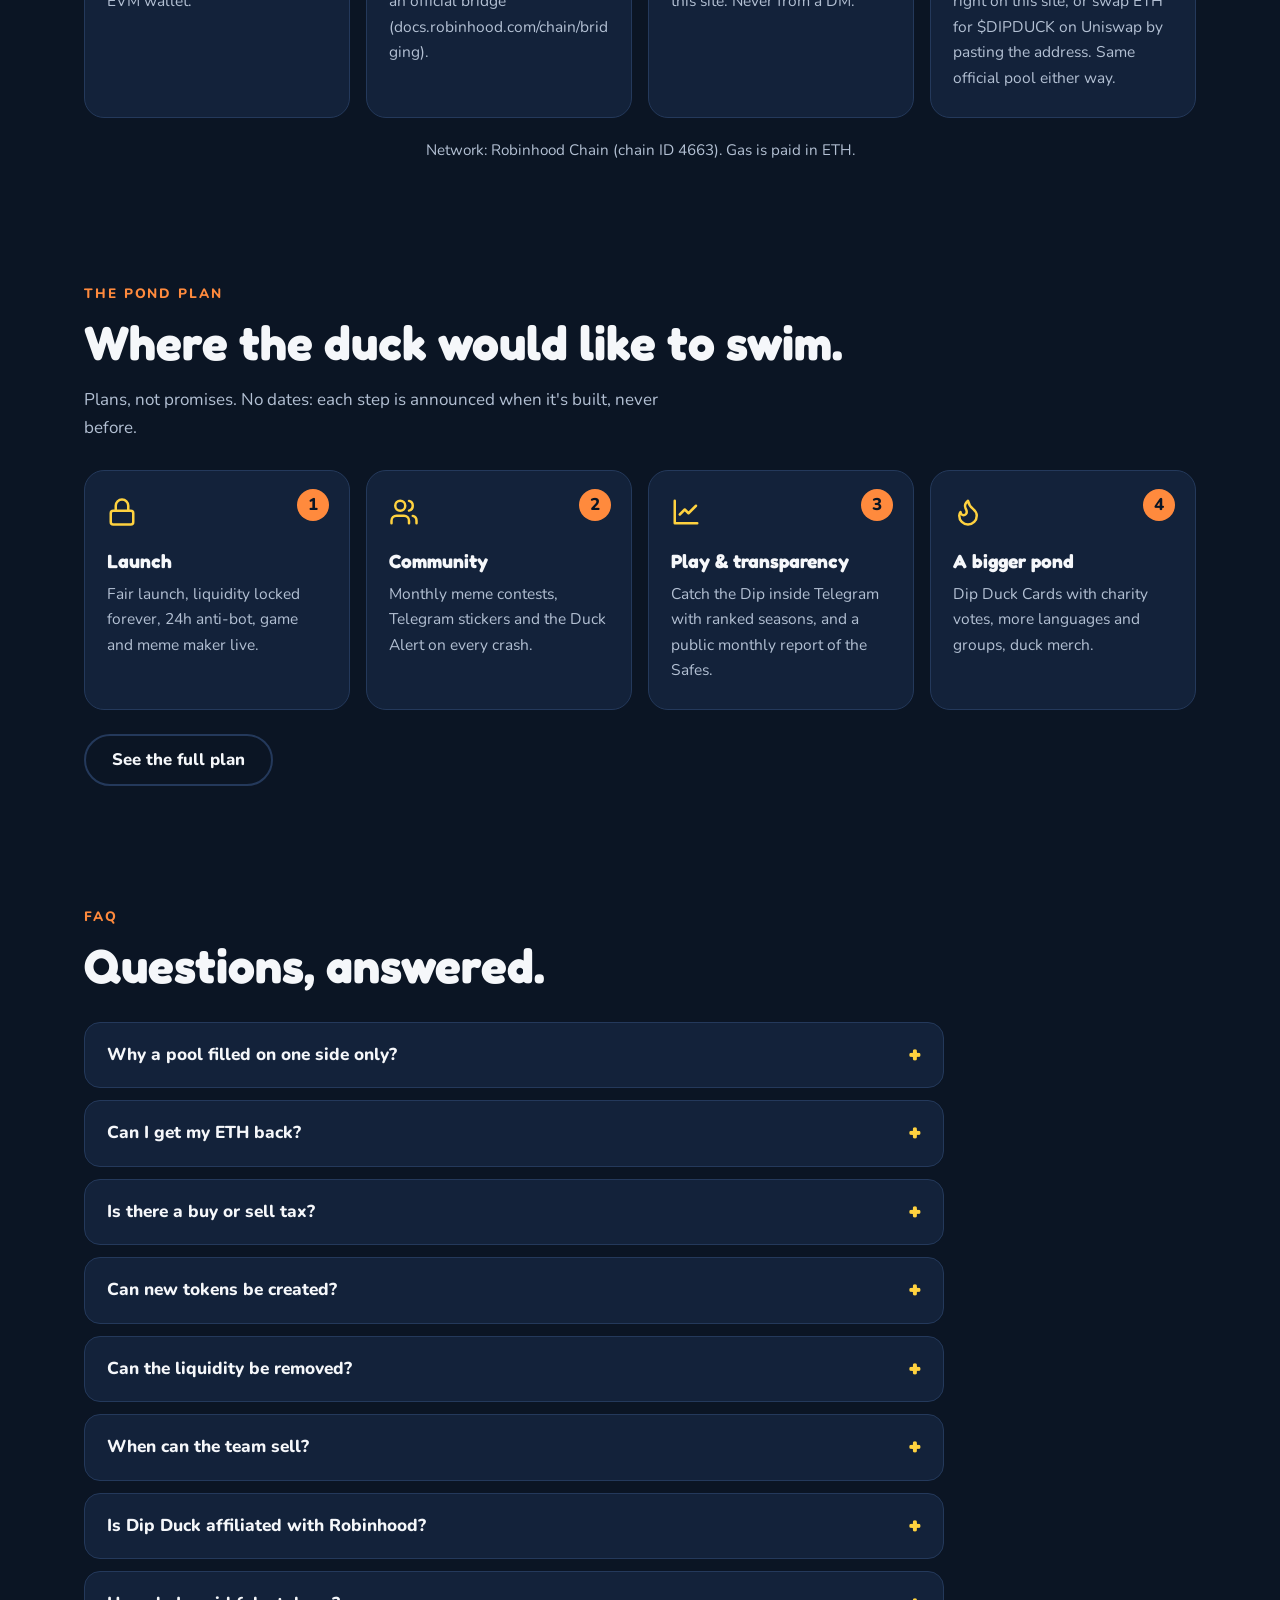
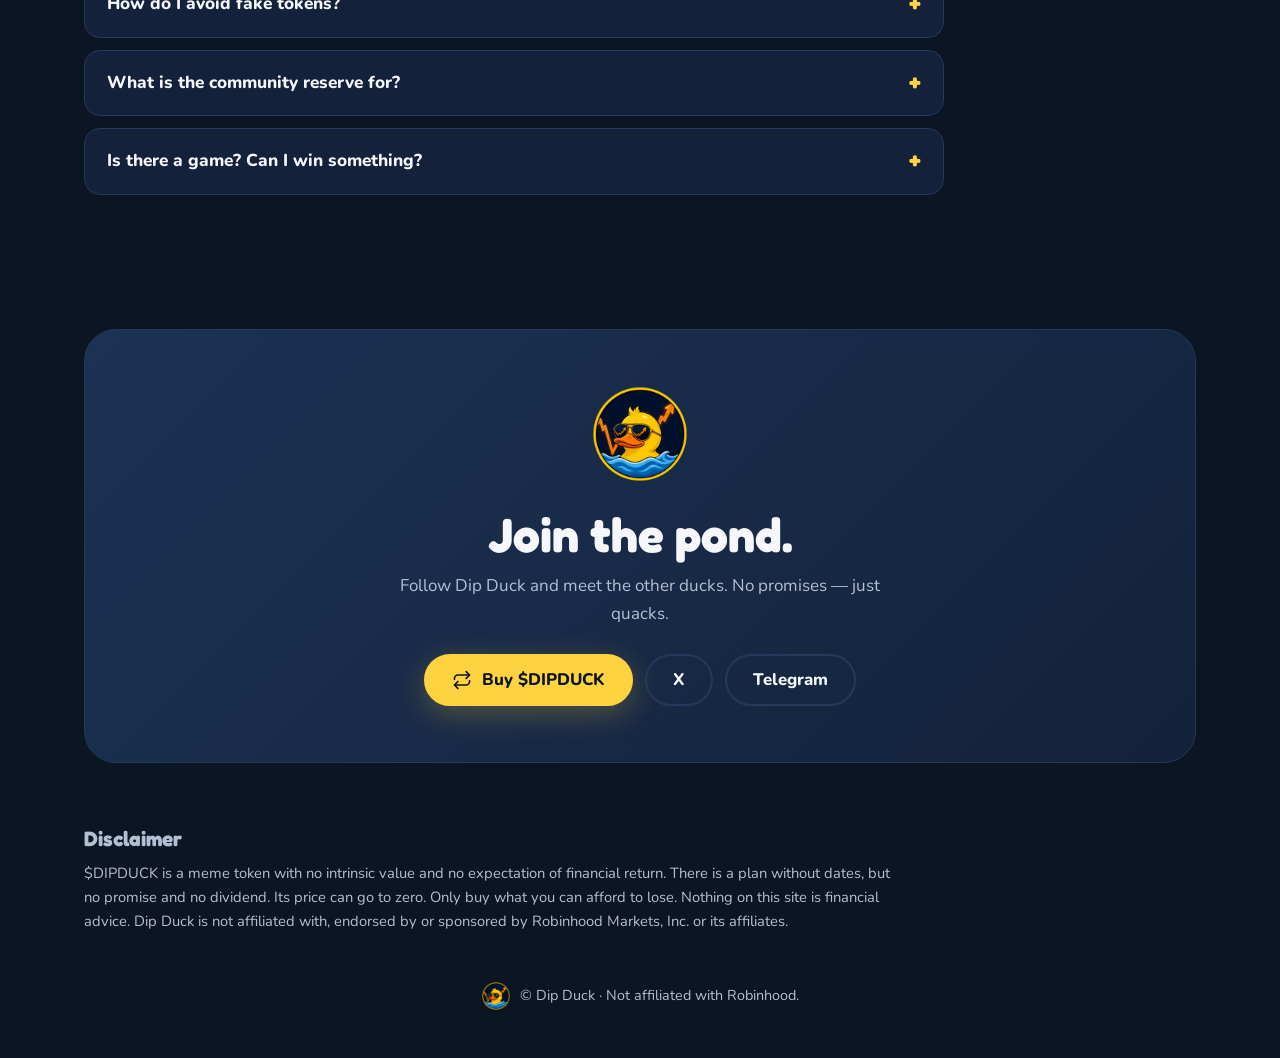
==== commit b4394fb1: "Accueil : prix, capitalisation, liquidité et volume lus sur la chaîne quand DexScreener n'a pas de d" ====
--- a/public/index.html
+++ b/public/index.html
@@ -680,11 +680,11 @@
     <p>© Dip Duck · <span data-i18n="footer"></span></p>
   </footer>
 
-  <script src="i18n.js?v=20261113b"></script>
+  <script src="i18n.js?v=20261114a"></script>
   <script src="canvas-art.js?v=20261030b"></script>
-  <script src="app.js?v=20261111a"></script>
+  <script src="app.js?v=20261114a"></script>
   <script src="lang-menu.js?v=20261103a"></script>
-  <script src="launch.js?v=20261030b"></script>
+  <script src="launch.js?v=20261114a"></script>
   <script src="memes.js?v=20261030b"></script>
   <script src="cards.js?v=20261030b"></script>
   <script src="nft.js?v=20261030b"></script>
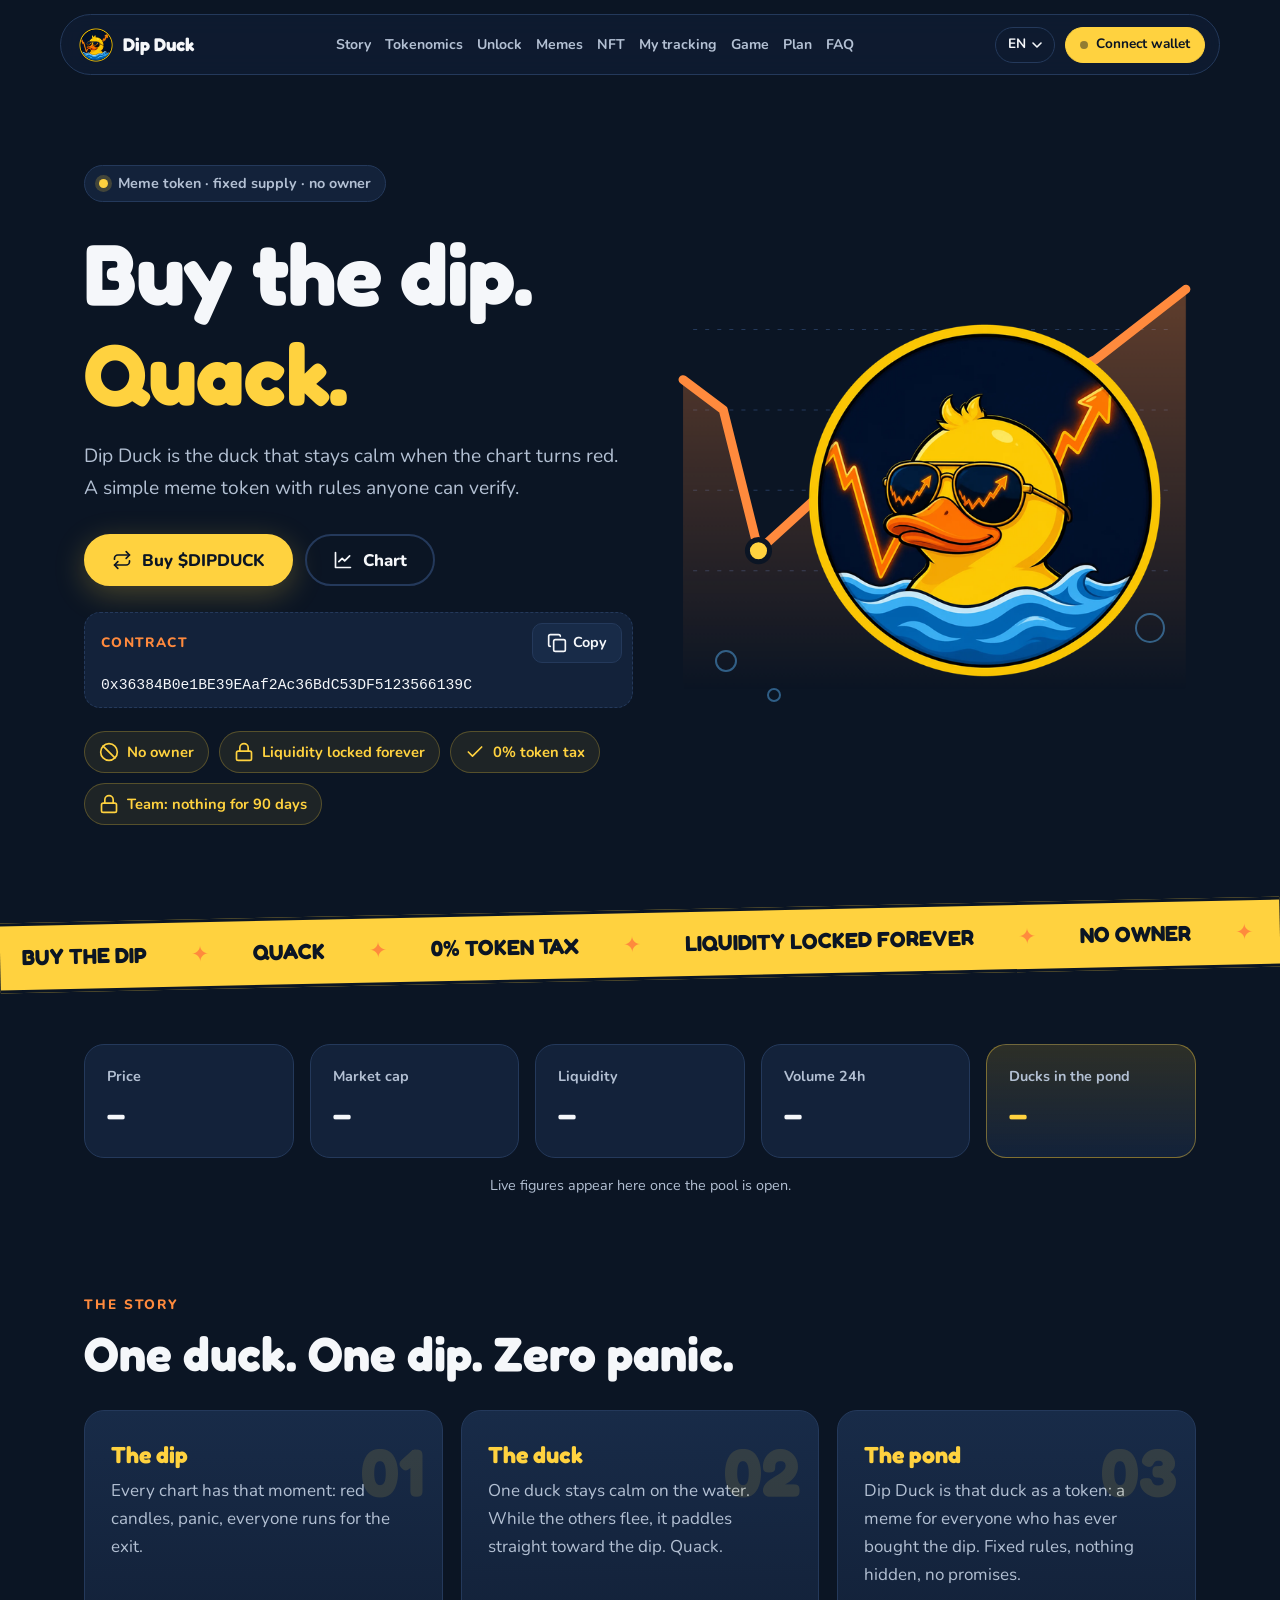
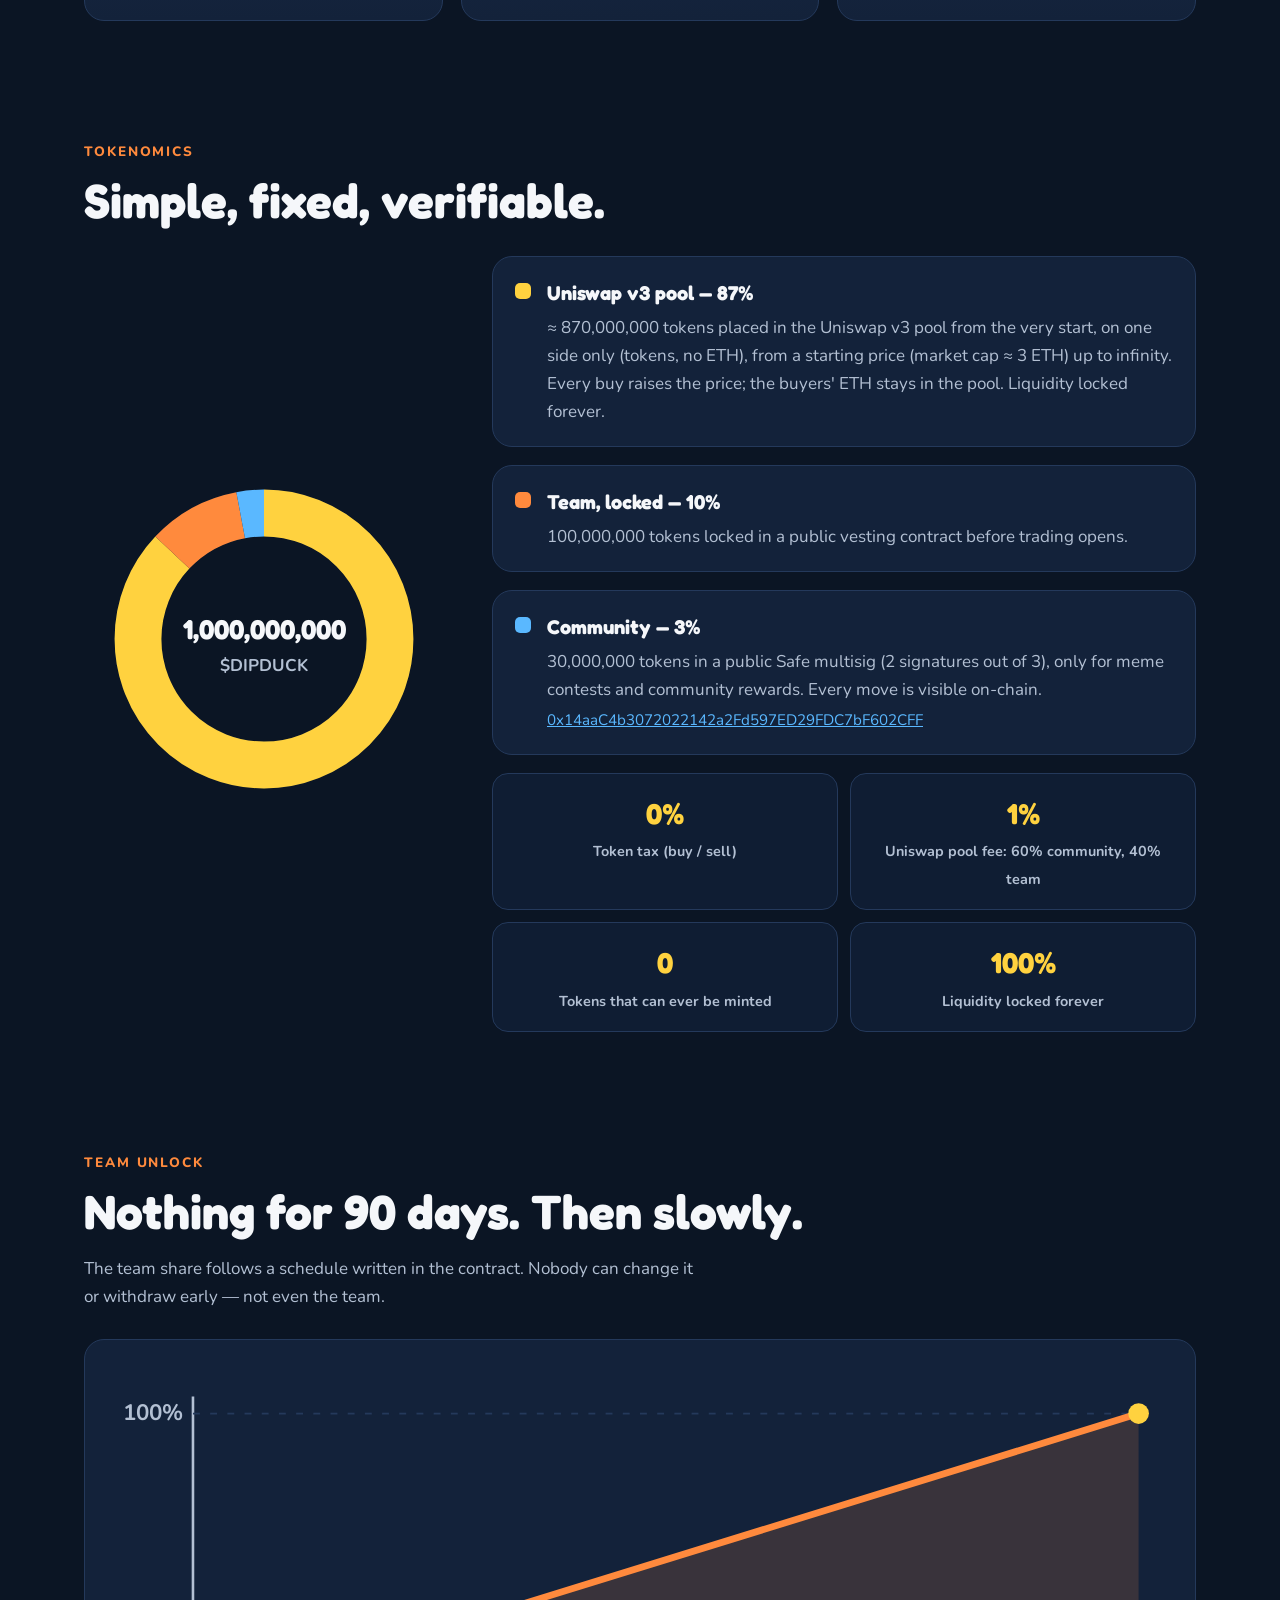
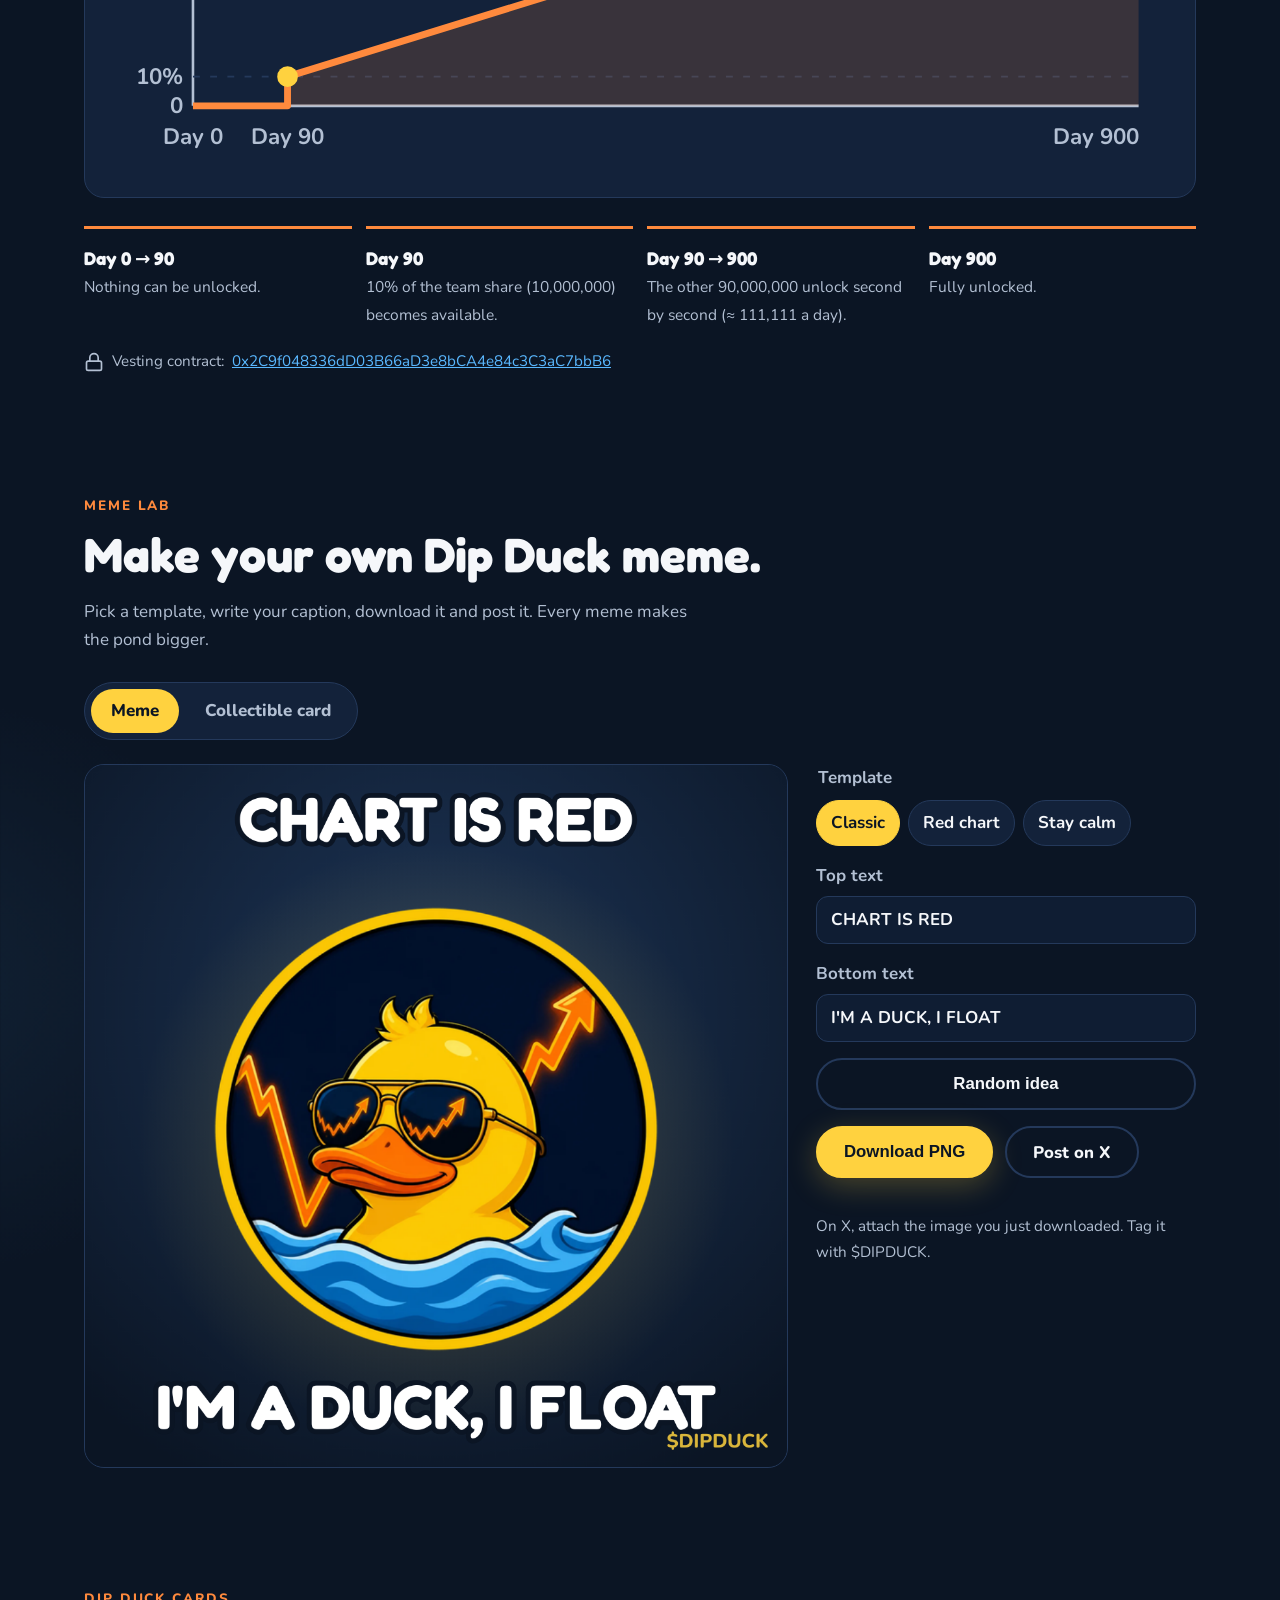
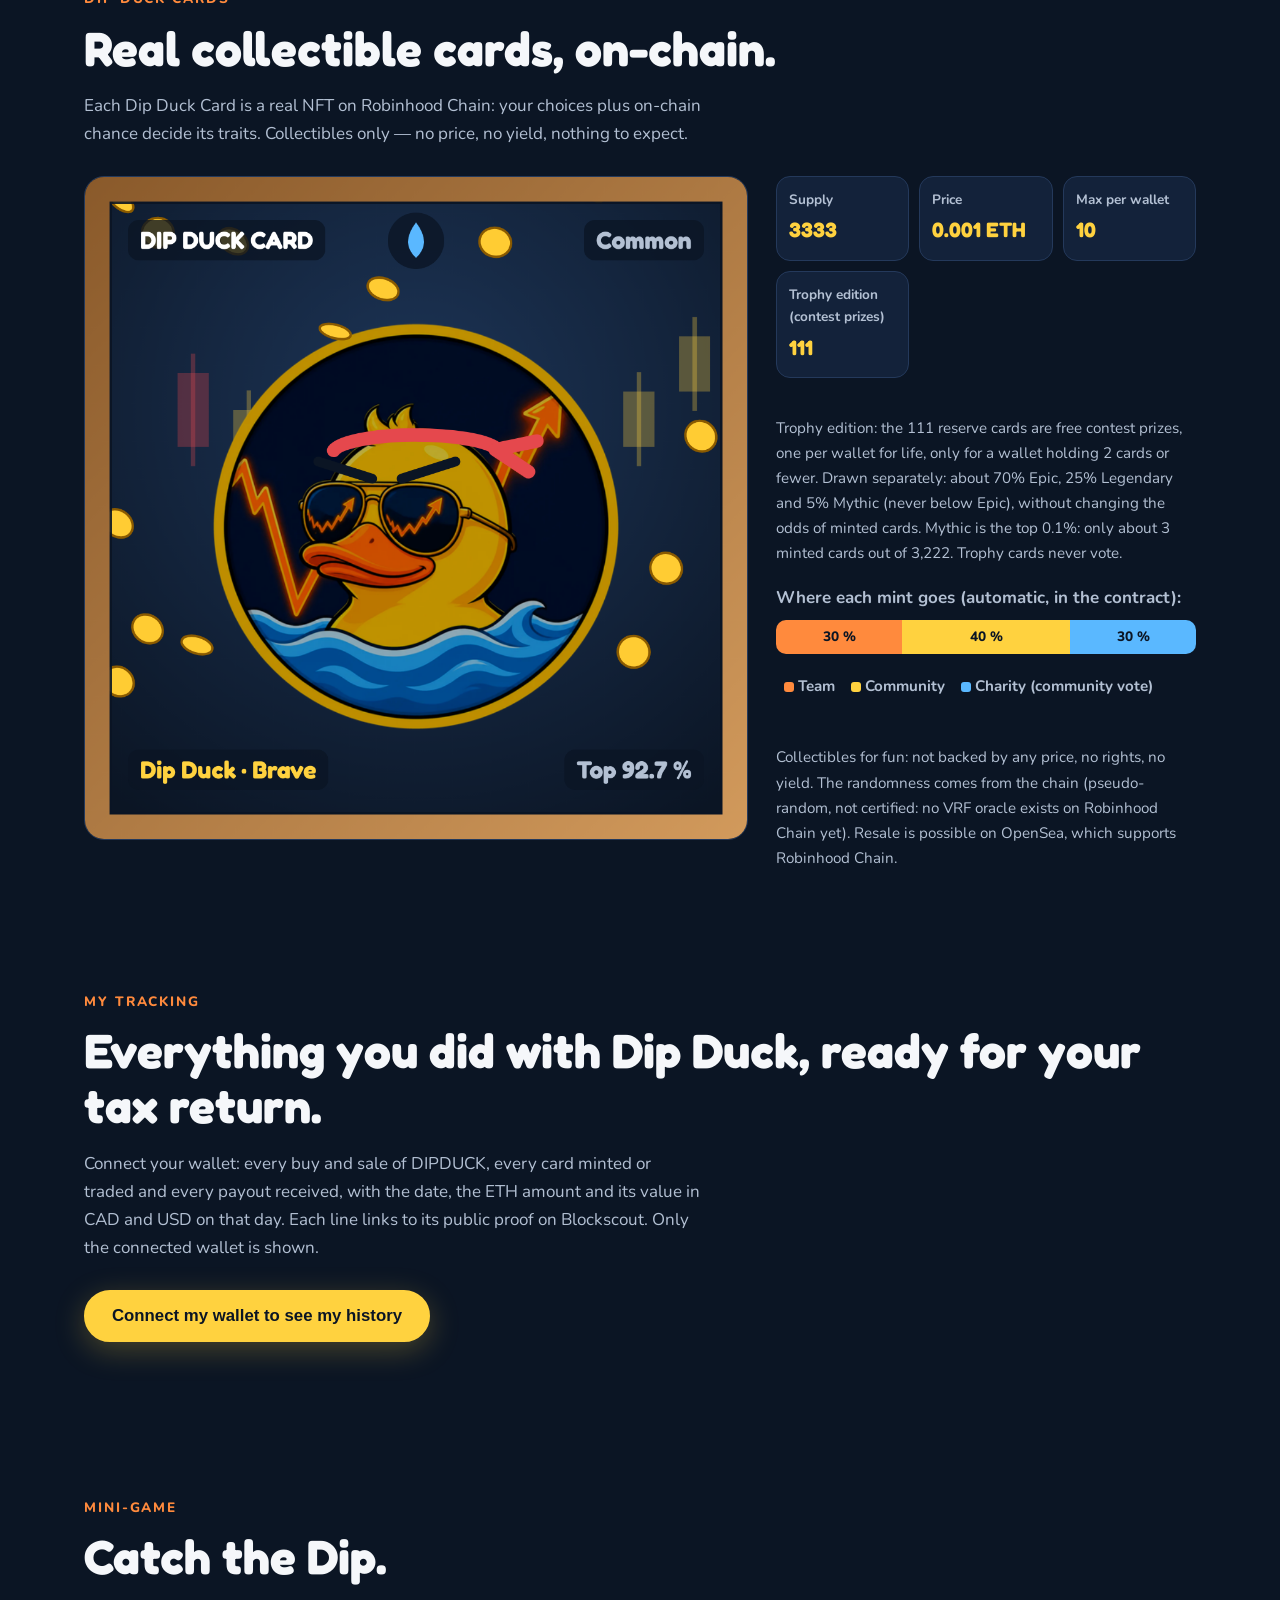
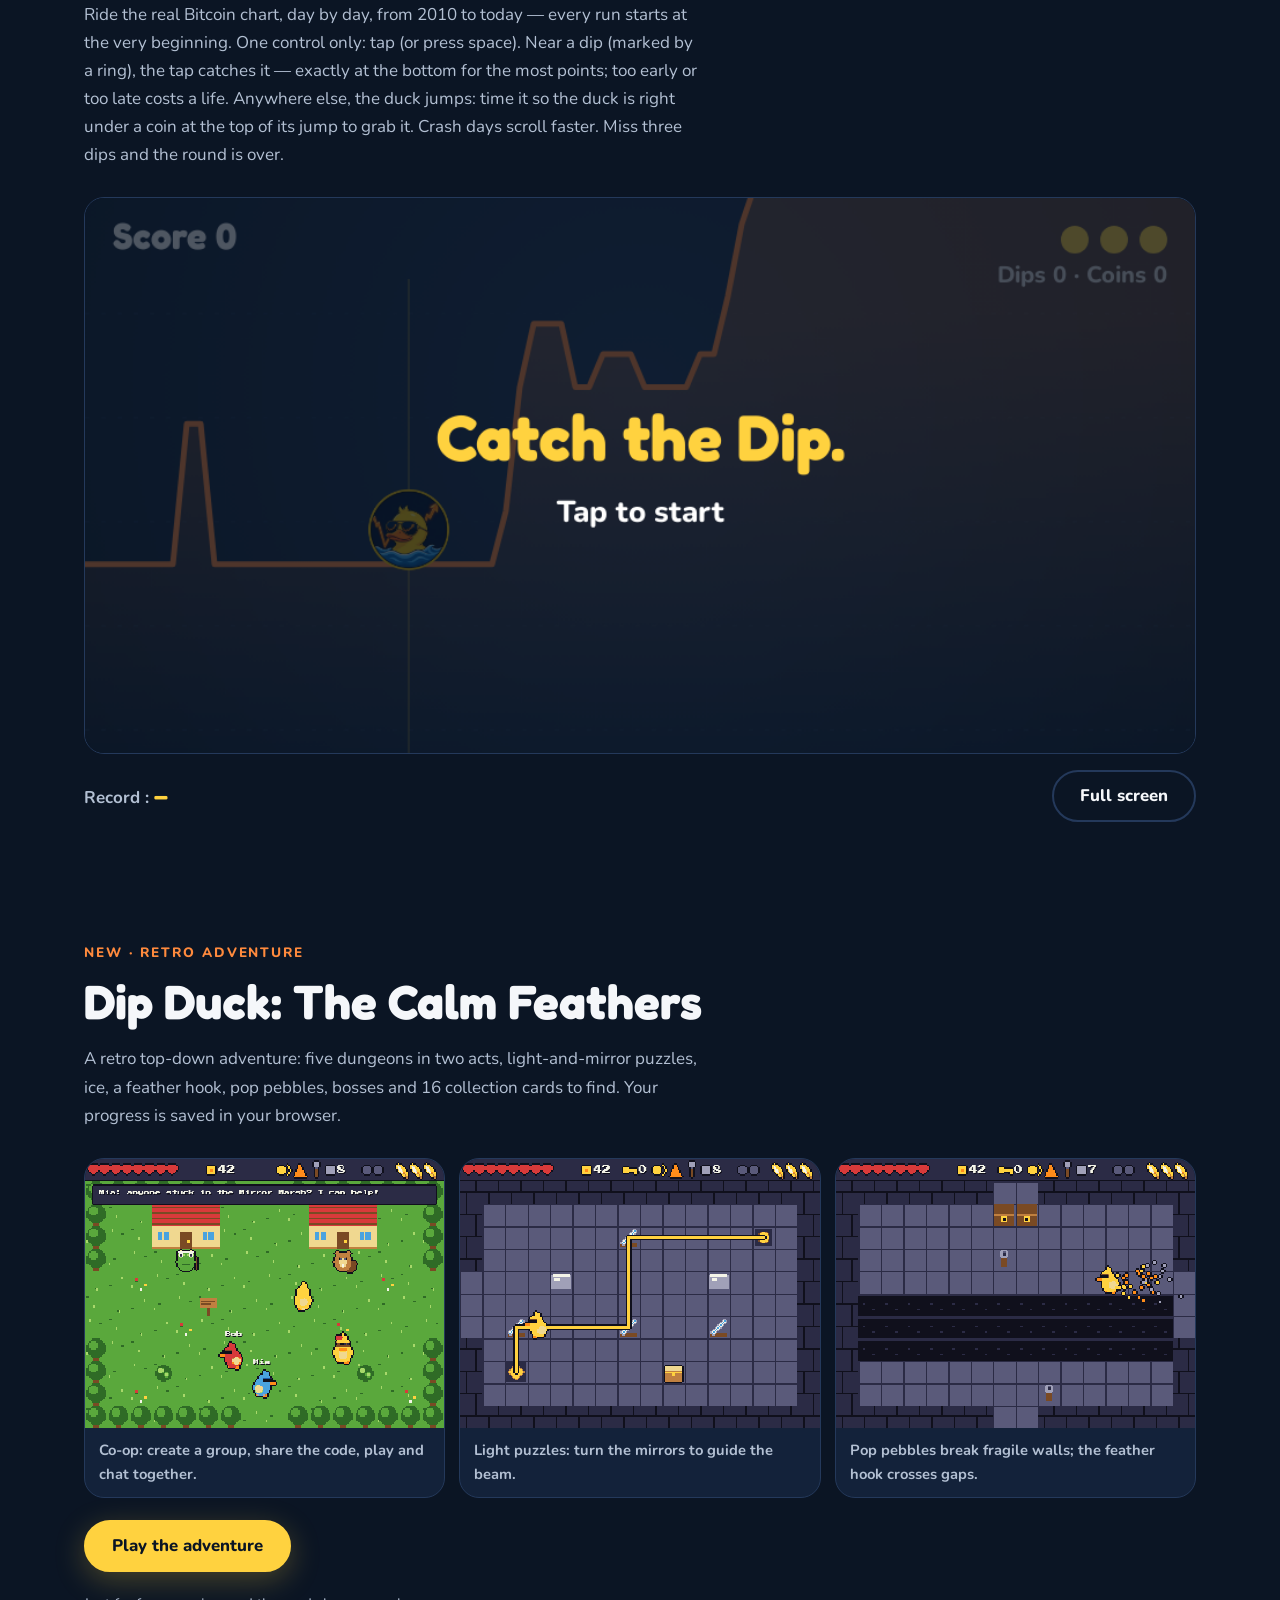
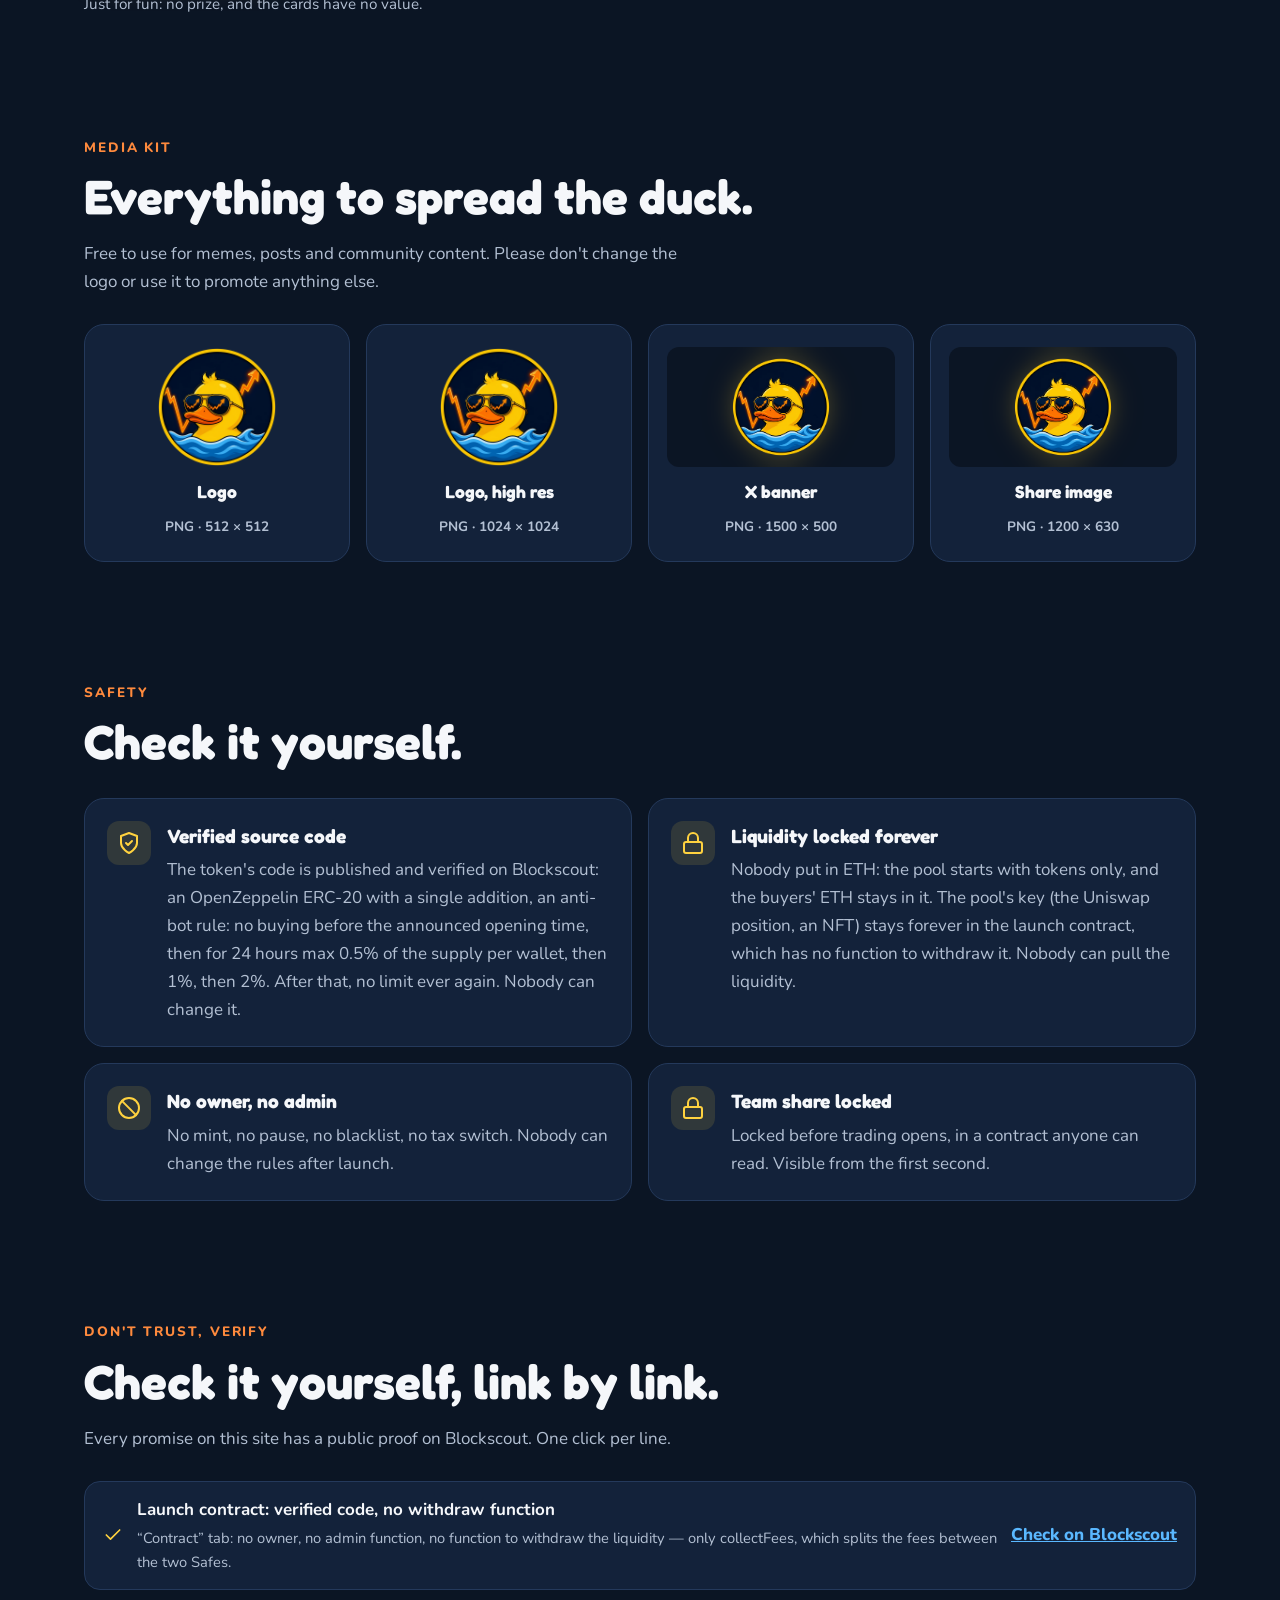
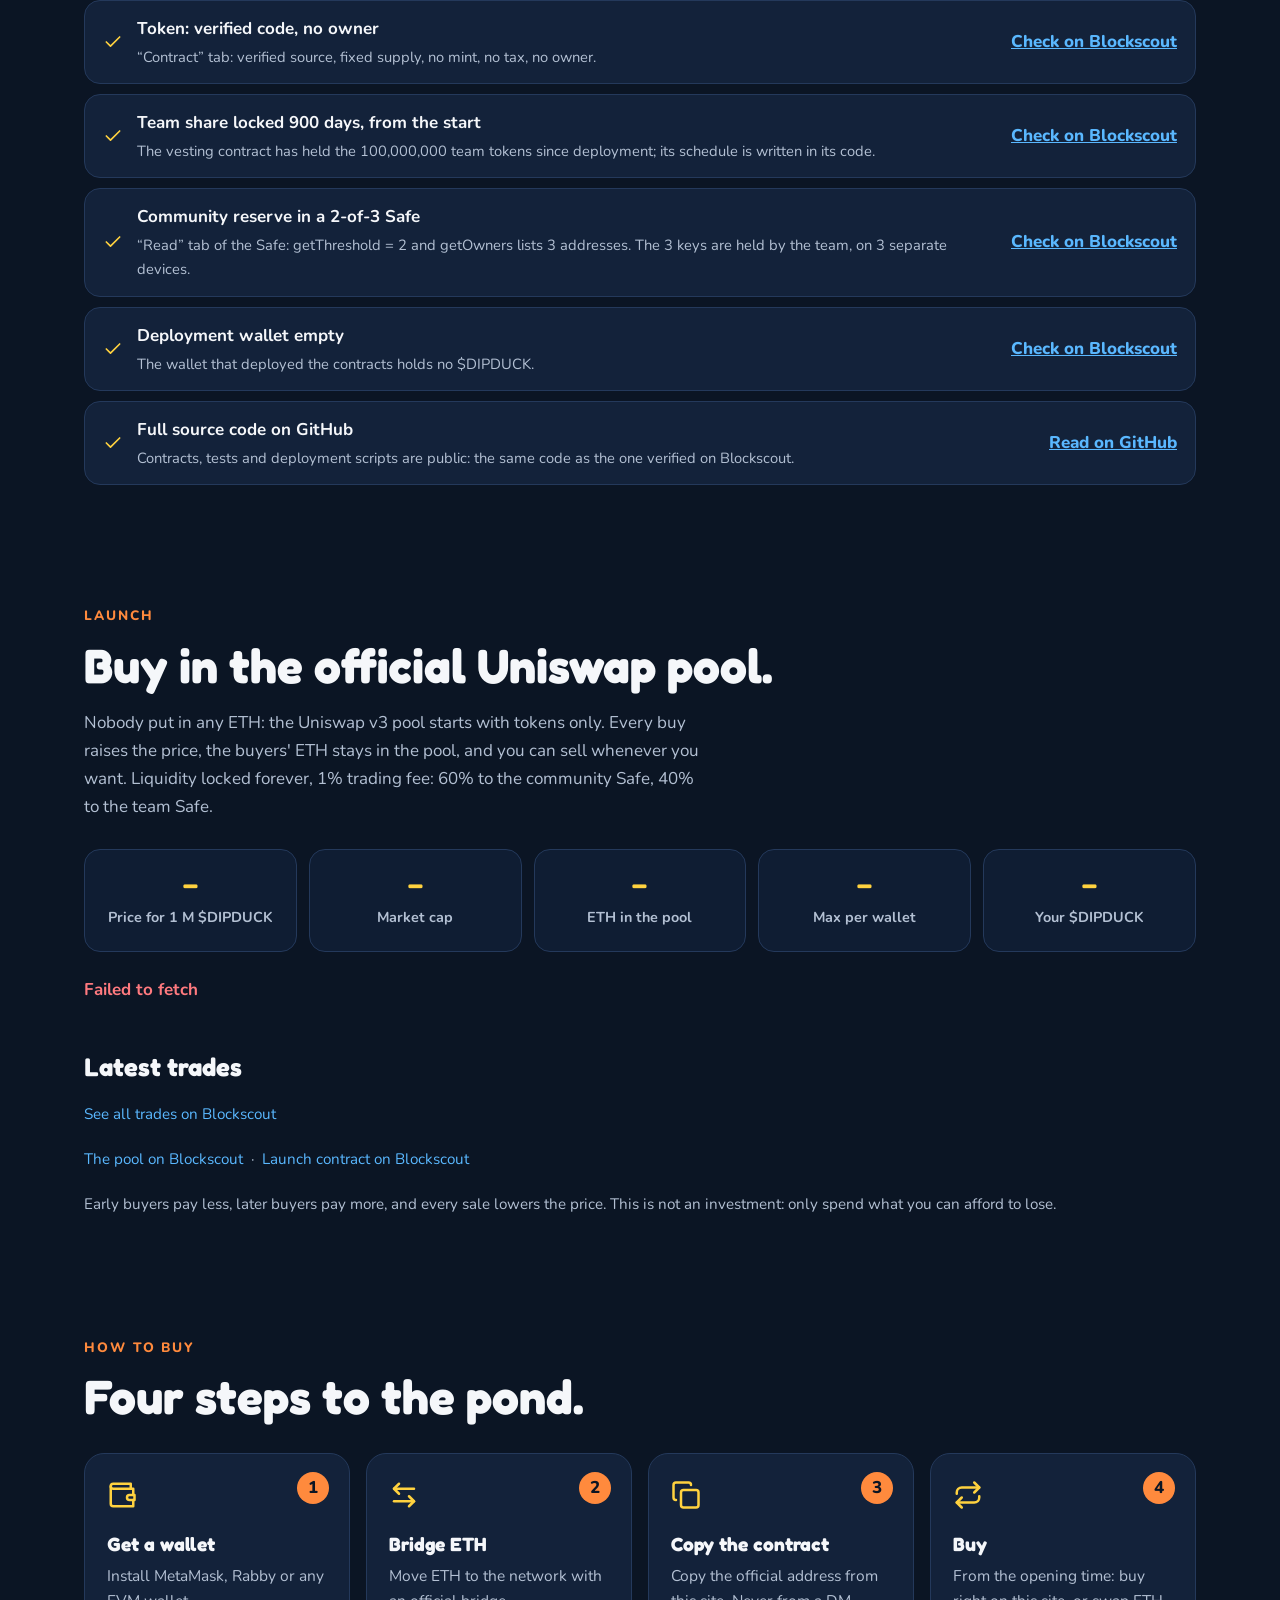
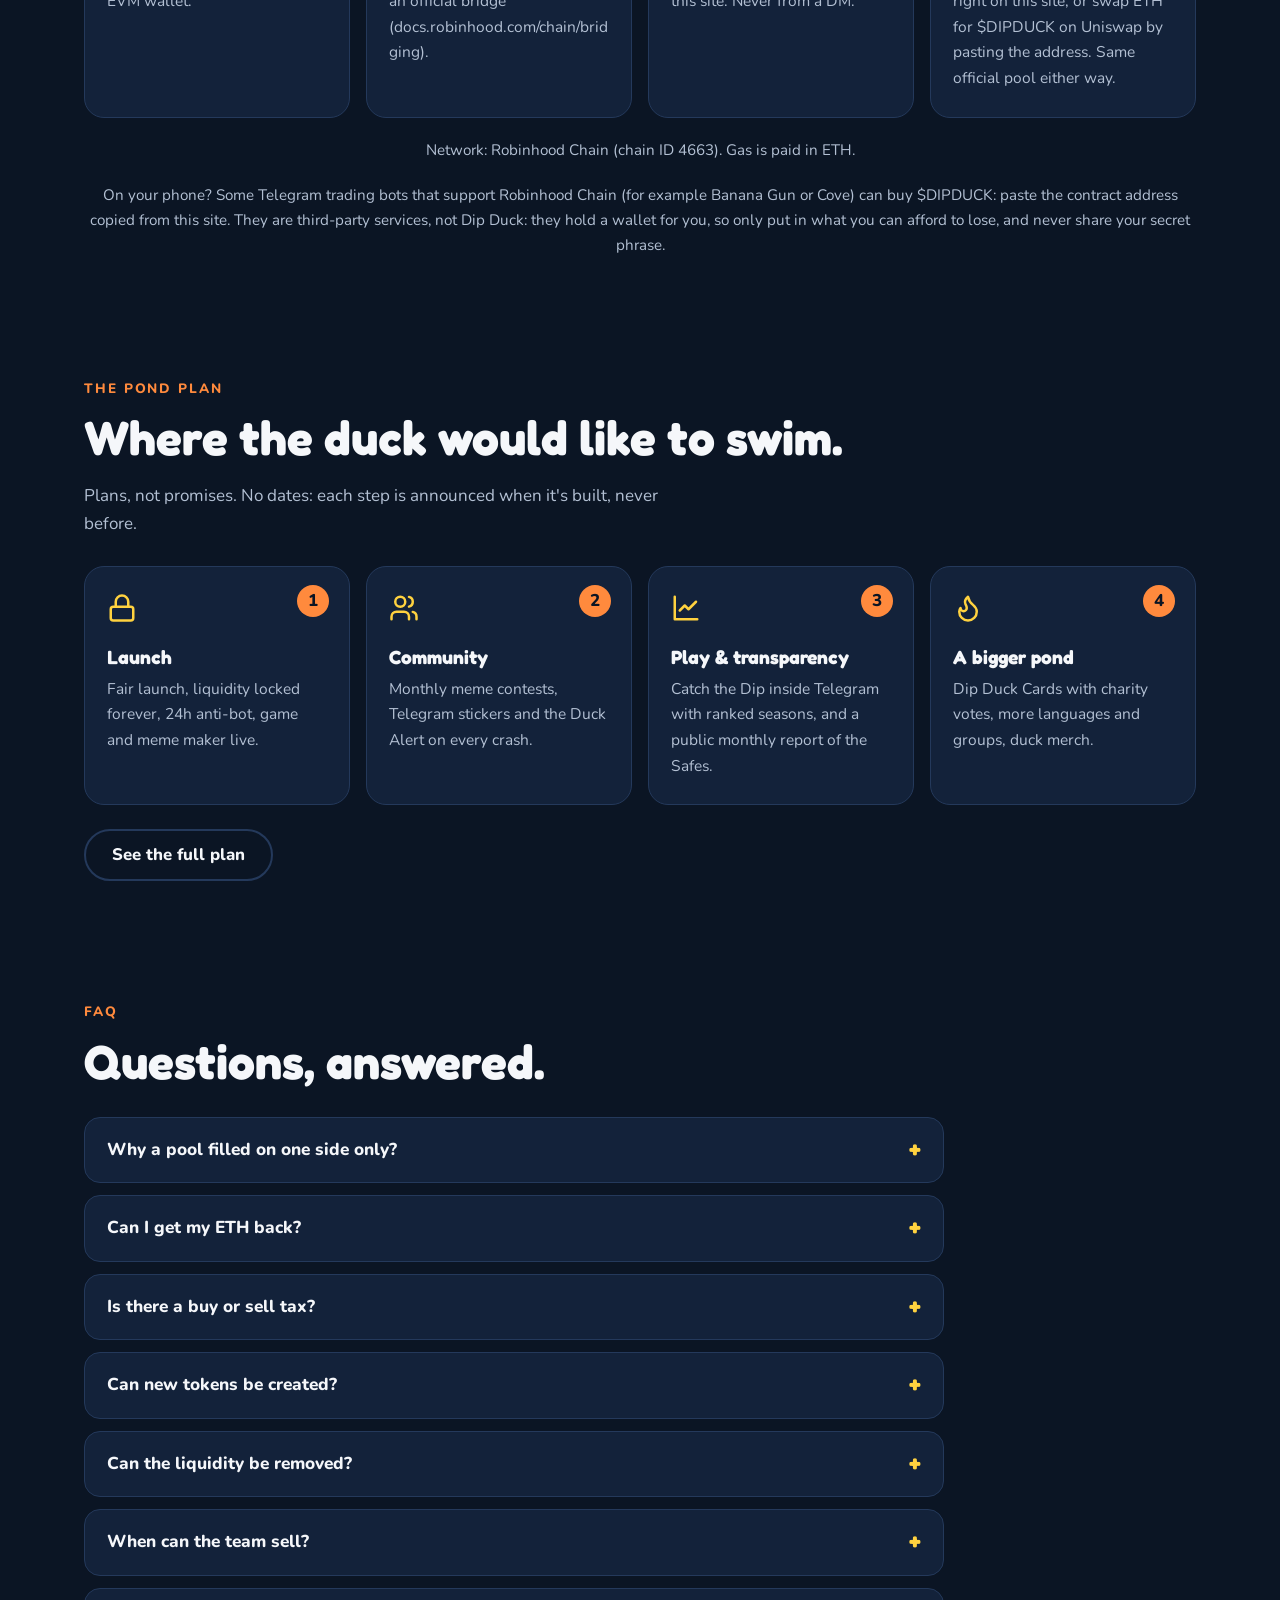
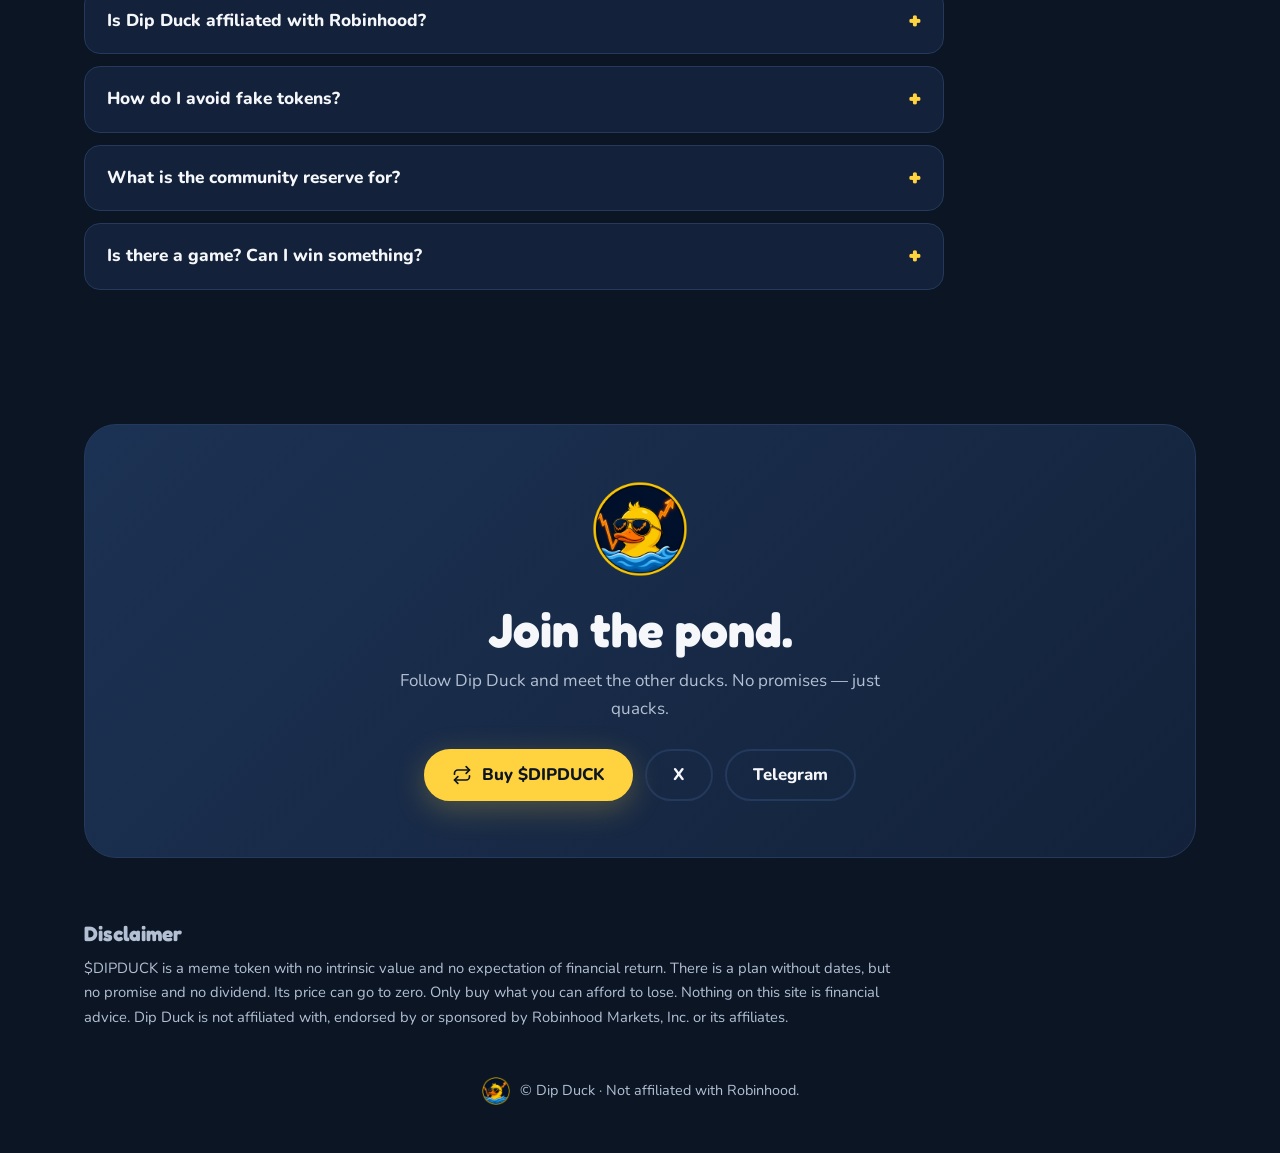
==== commit ace0712c: "Comment acheter : mention des bots Telegram tiers sur téléphone, avec mise en garde" ====
--- a/public/index.html
+++ b/public/index.html
@@ -623,6 +623,7 @@
         <article class="step"><span class="step-n">4</span><svg class="ic big"><use href="#i-swap"/></svg><h3 data-i18n="how4Title"></h3><p data-i18n="how4"></p></article>
       </div>
       <p class="hint center" data-i18n="network"></p>
+      <p class="hint center" data-i18n="botsHint"></p>
     </section>
 
     <!-- PLAN DE L'ÉTANG (grandes lignes ; détail sur roadmap.html) -->
@@ -680,7 +681,7 @@
     <p>© Dip Duck · <span data-i18n="footer"></span></p>
   </footer>
 
-  <script src="i18n.js?v=20261114a"></script>
+  <script src="i18n.js?v=20261114b"></script>
   <script src="canvas-art.js?v=20261030b"></script>
   <script src="app.js?v=20261114a"></script>
   <script src="lang-menu.js?v=20261103a"></script>
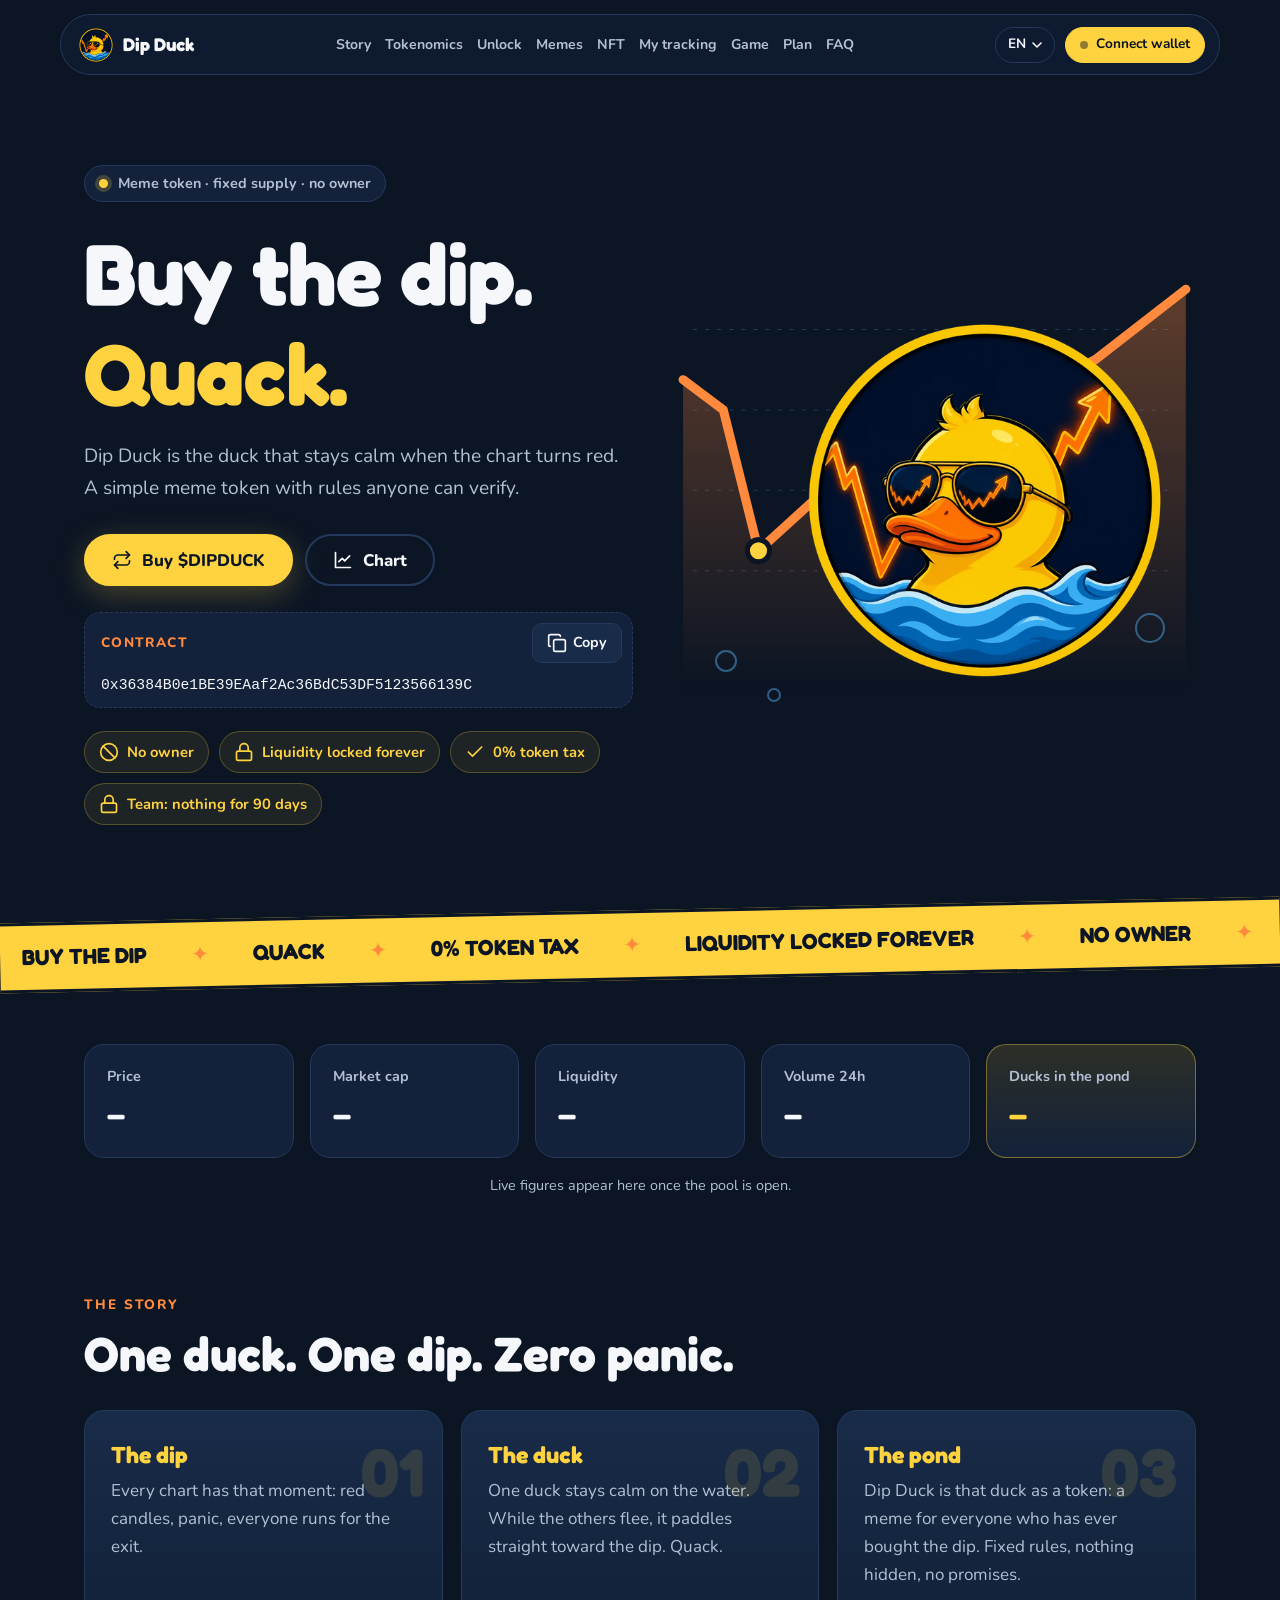
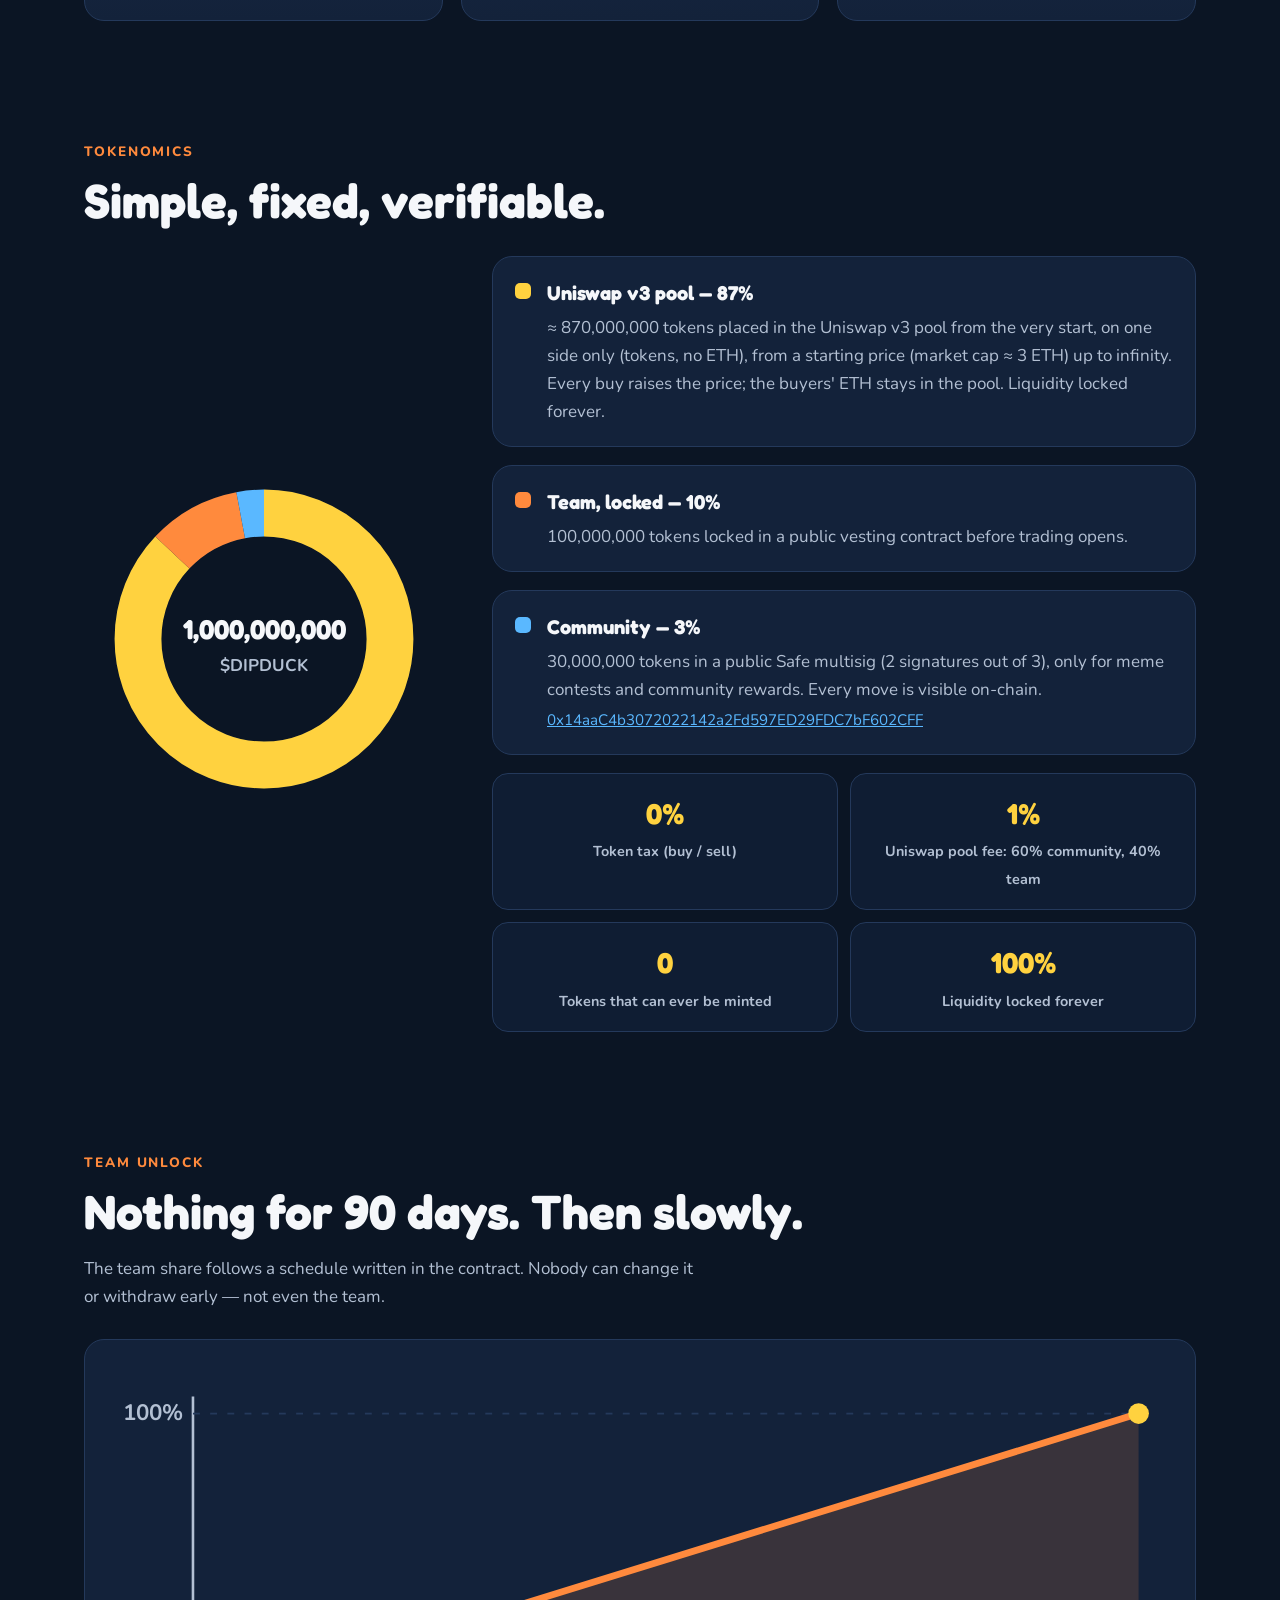
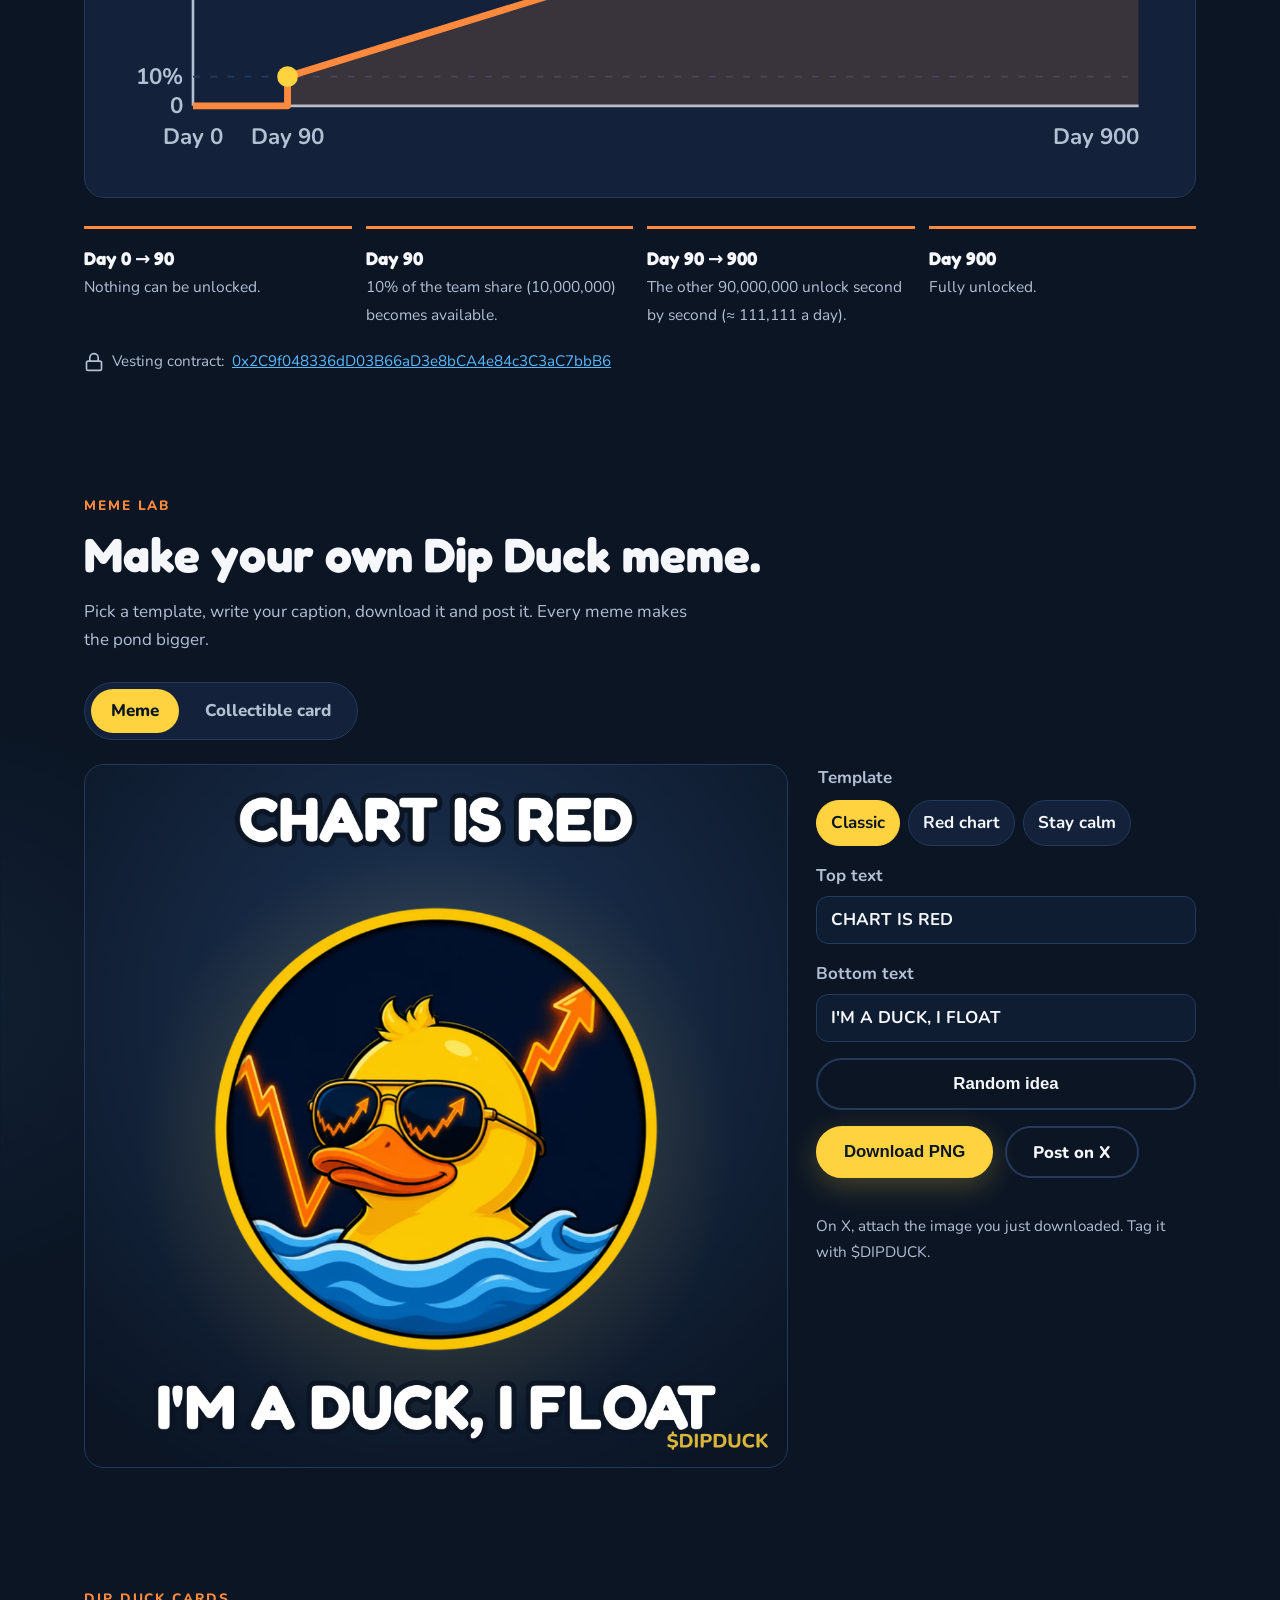
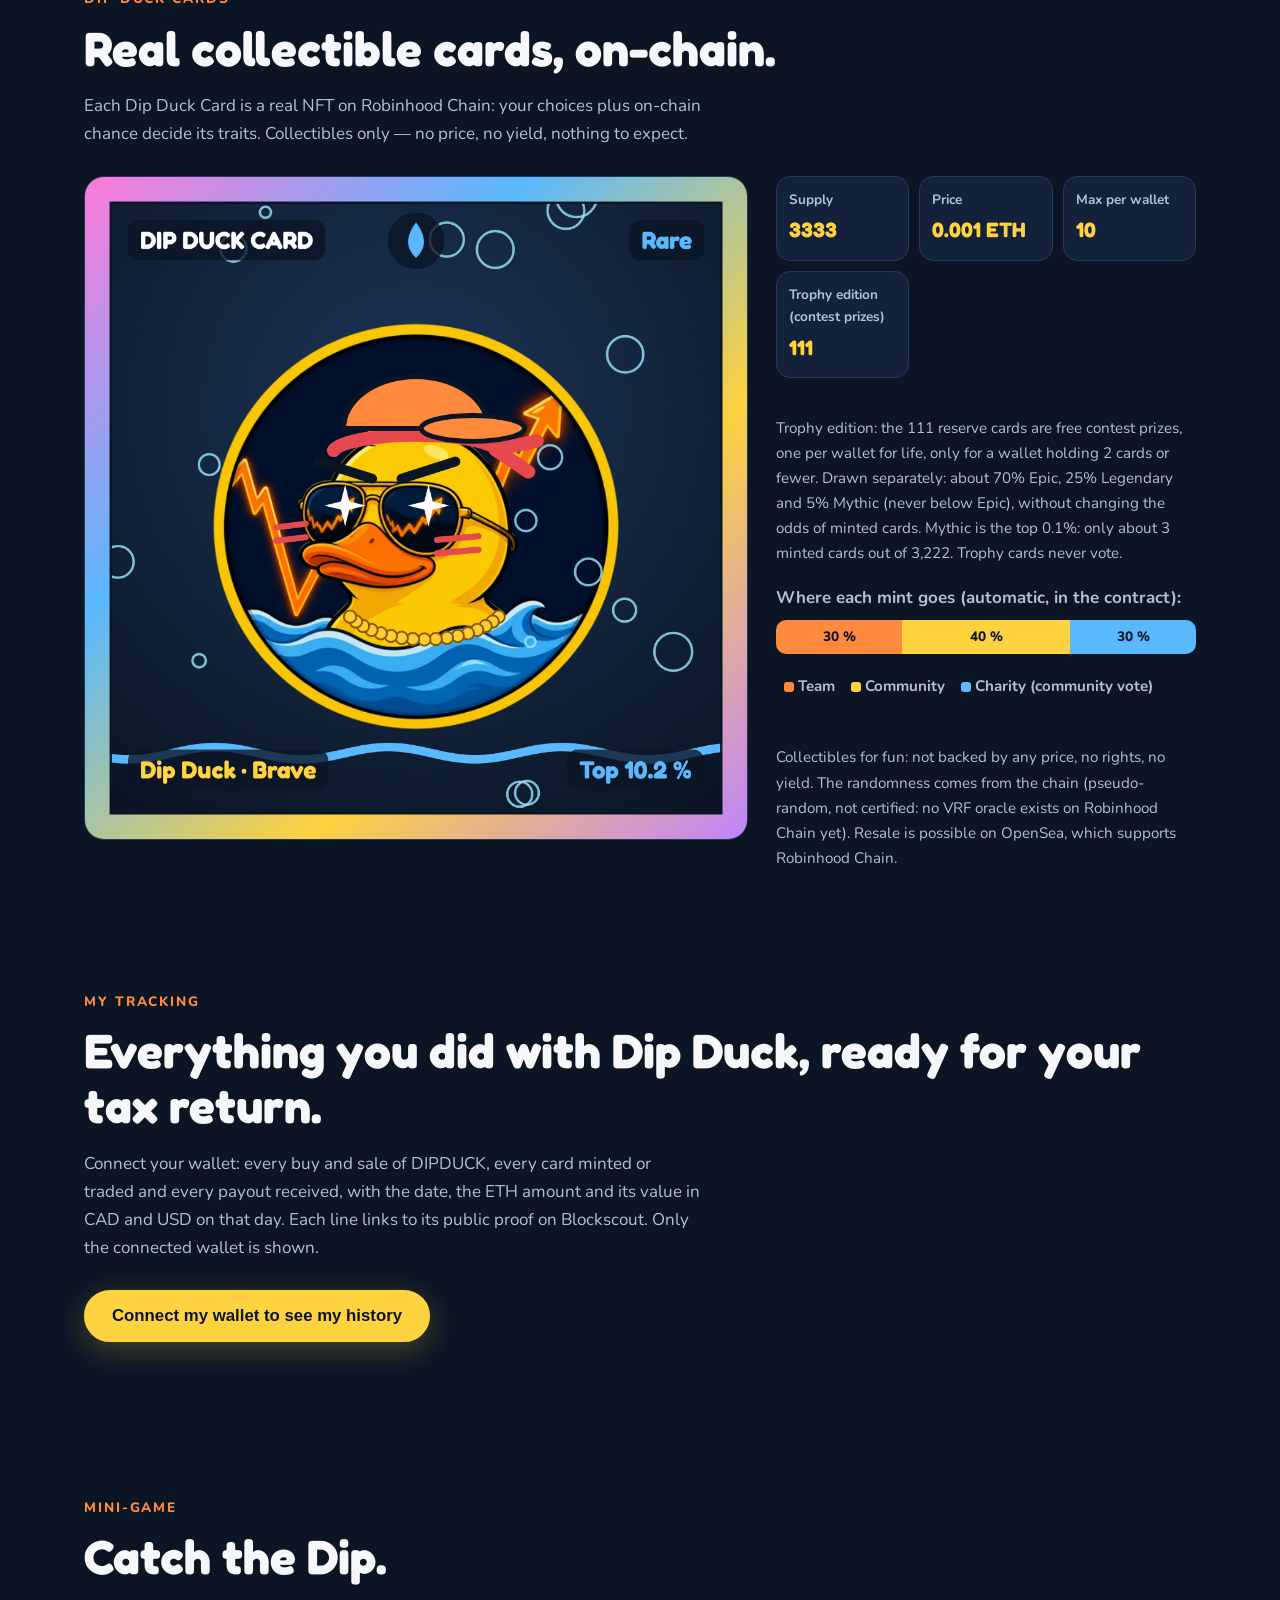
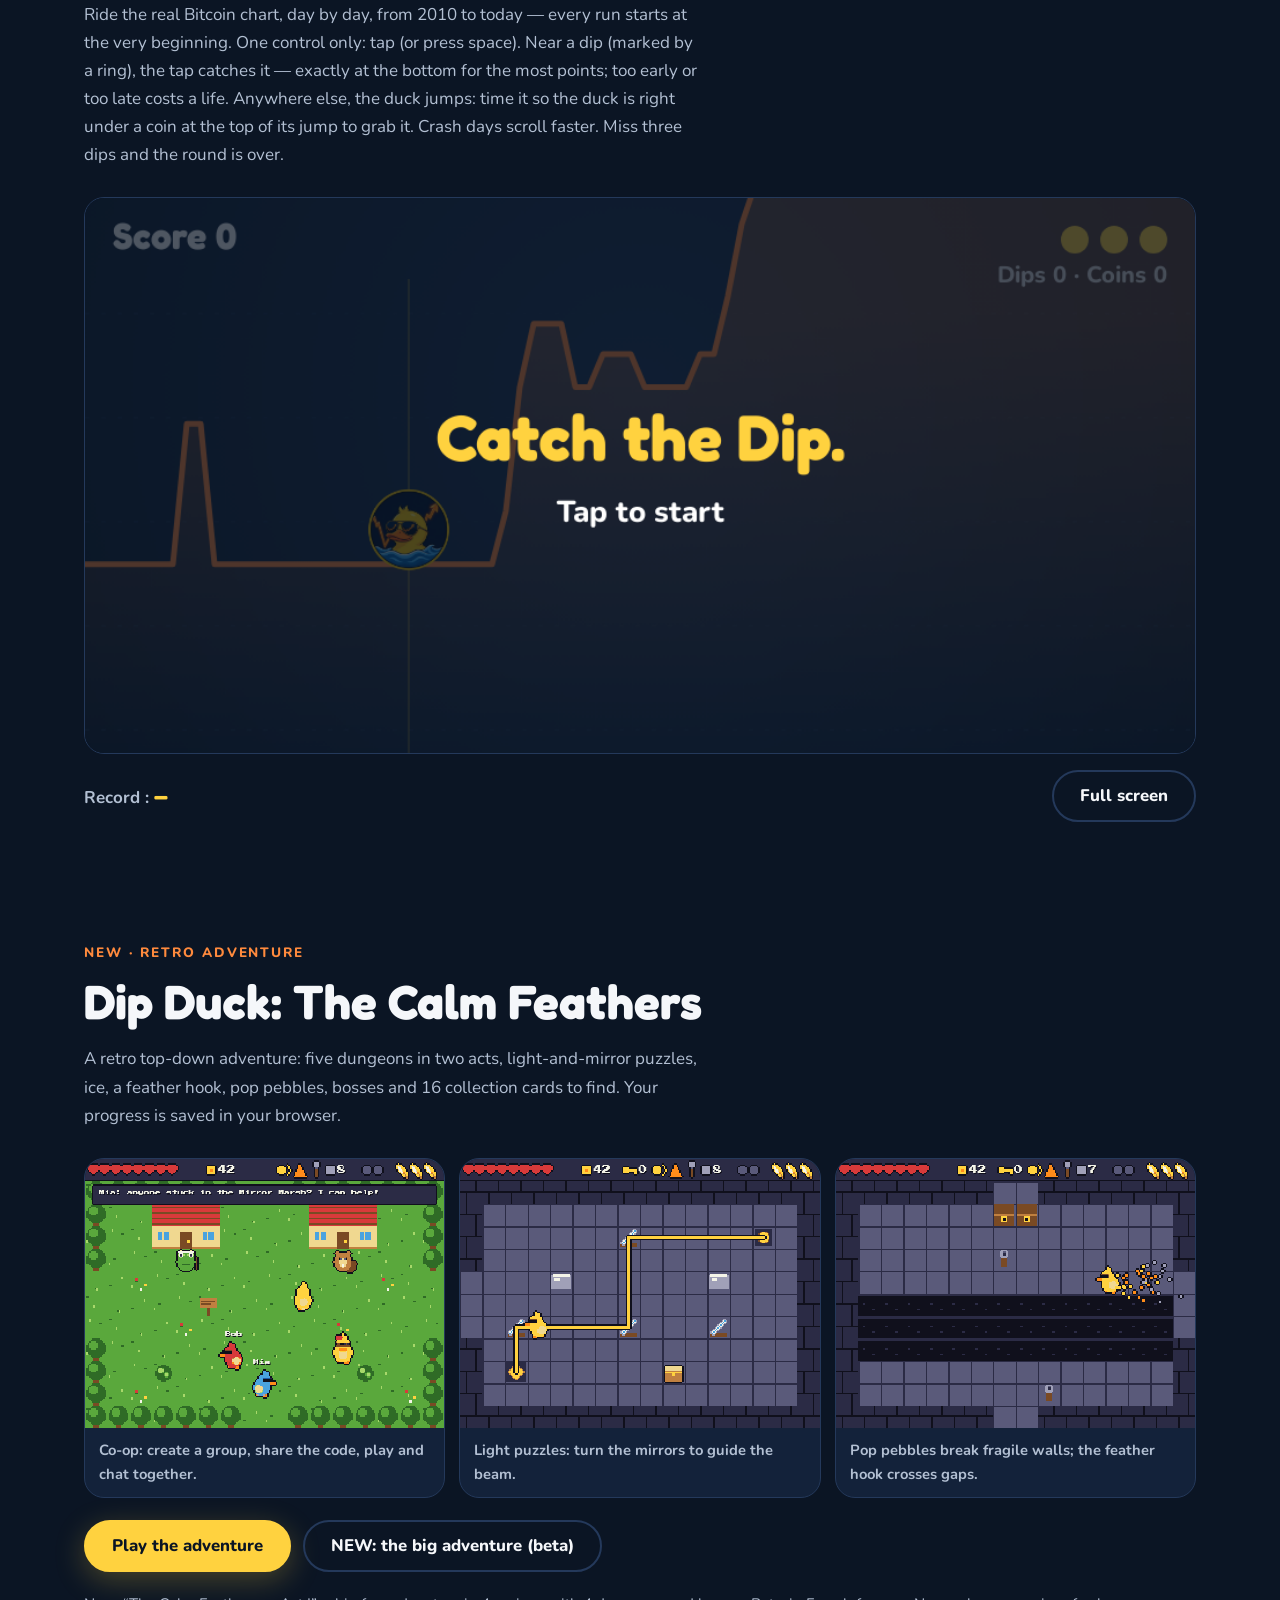
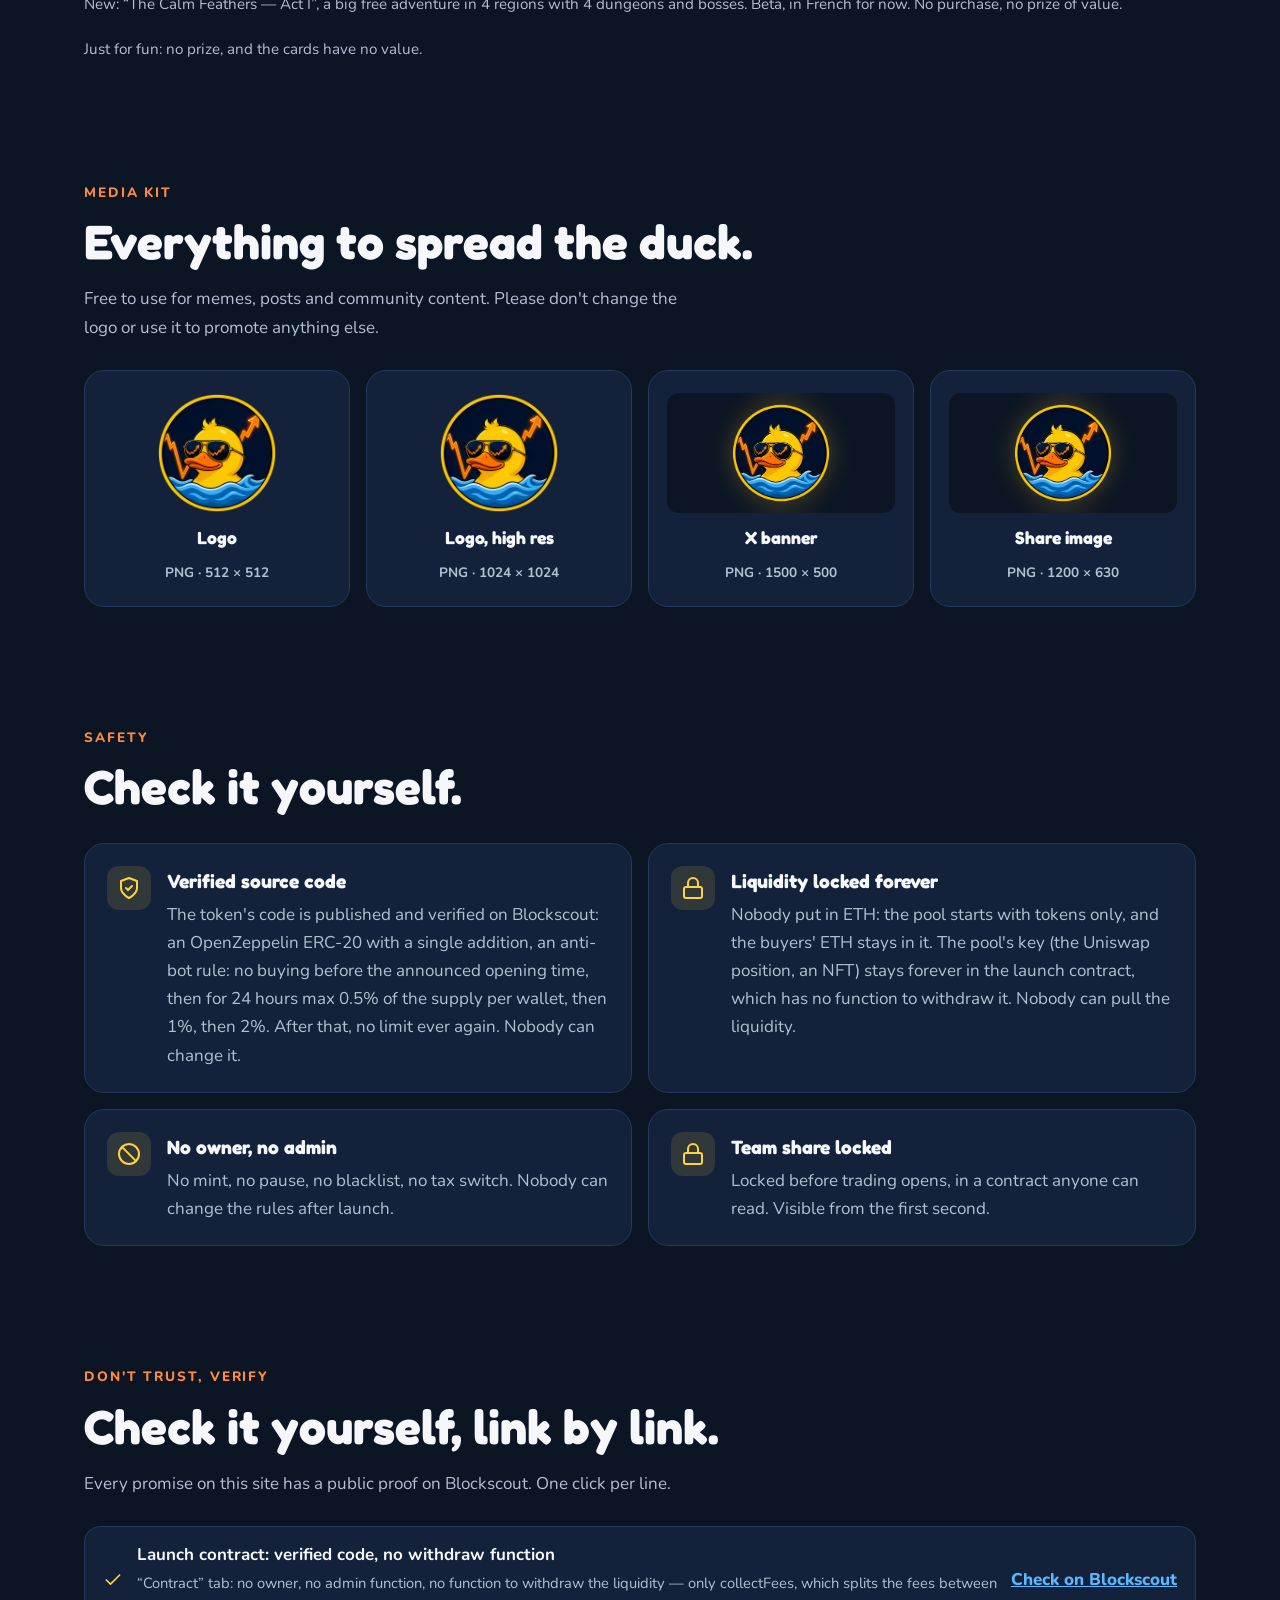
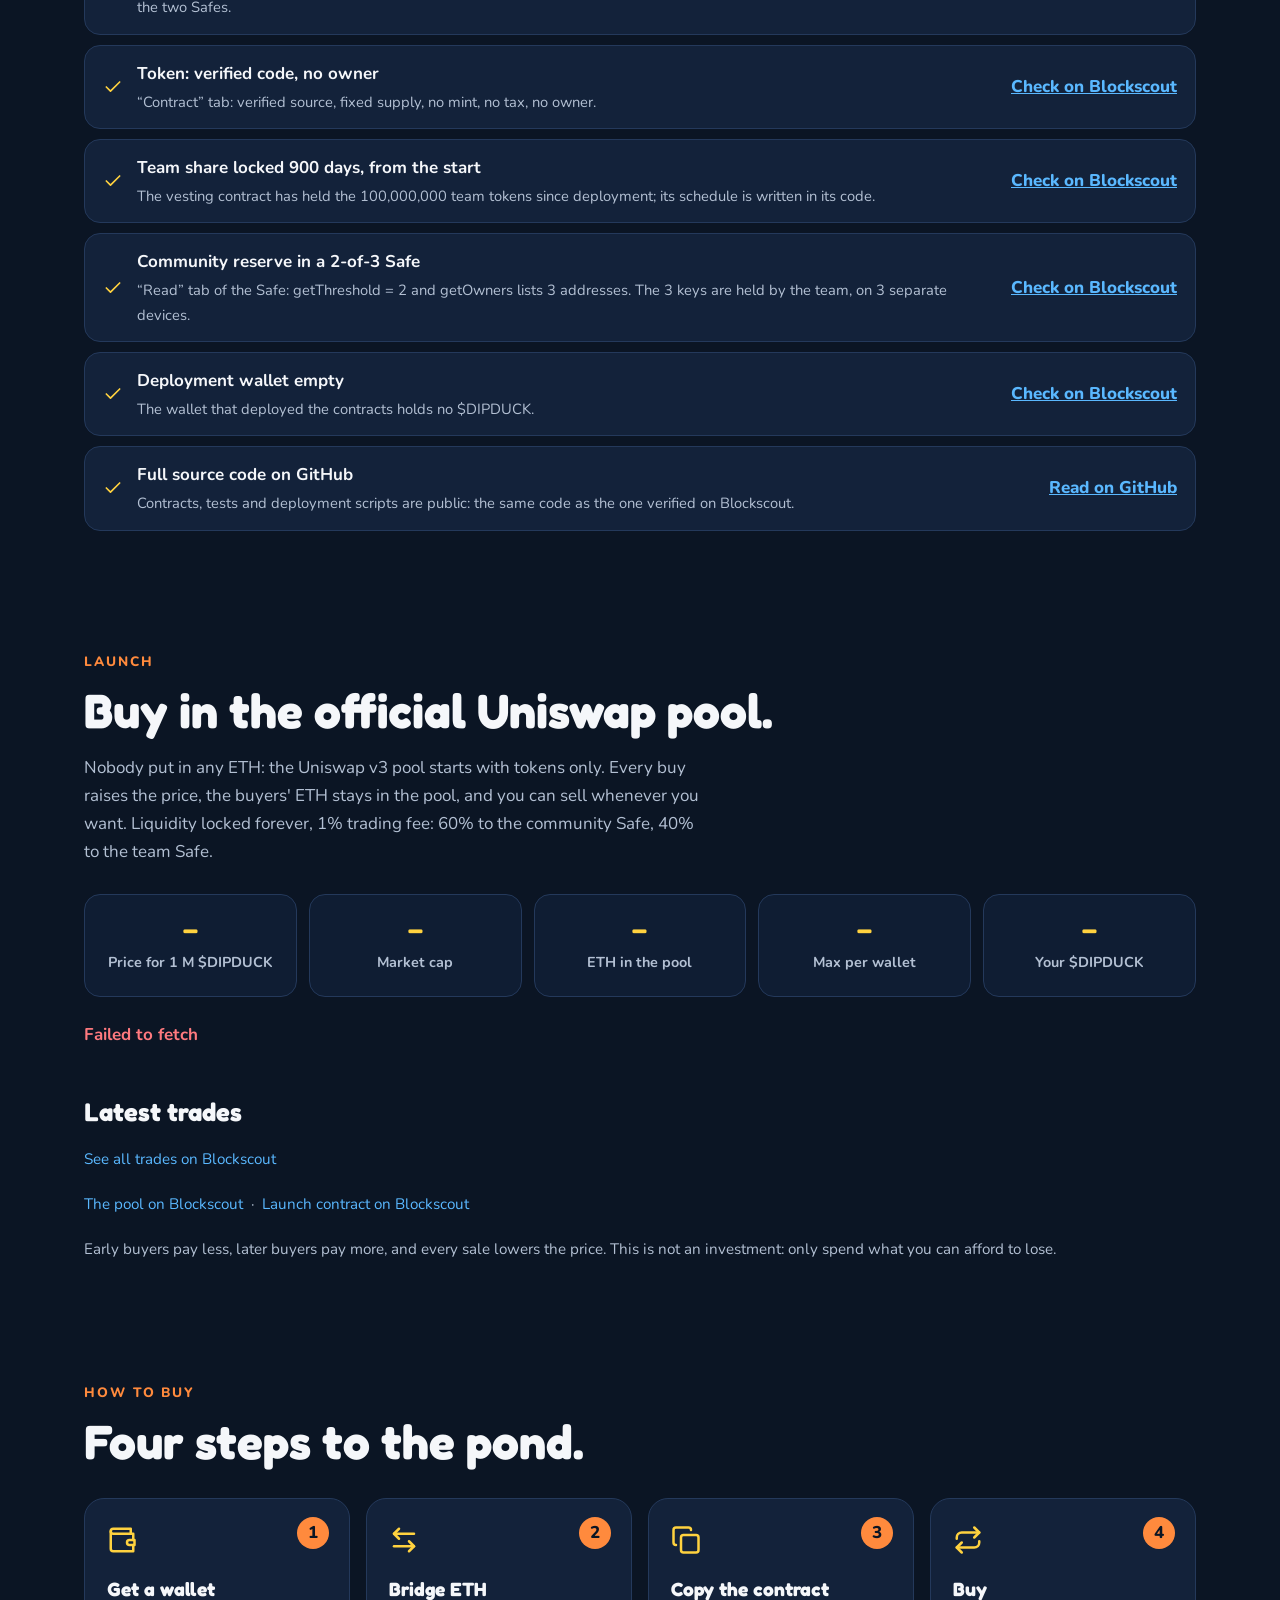
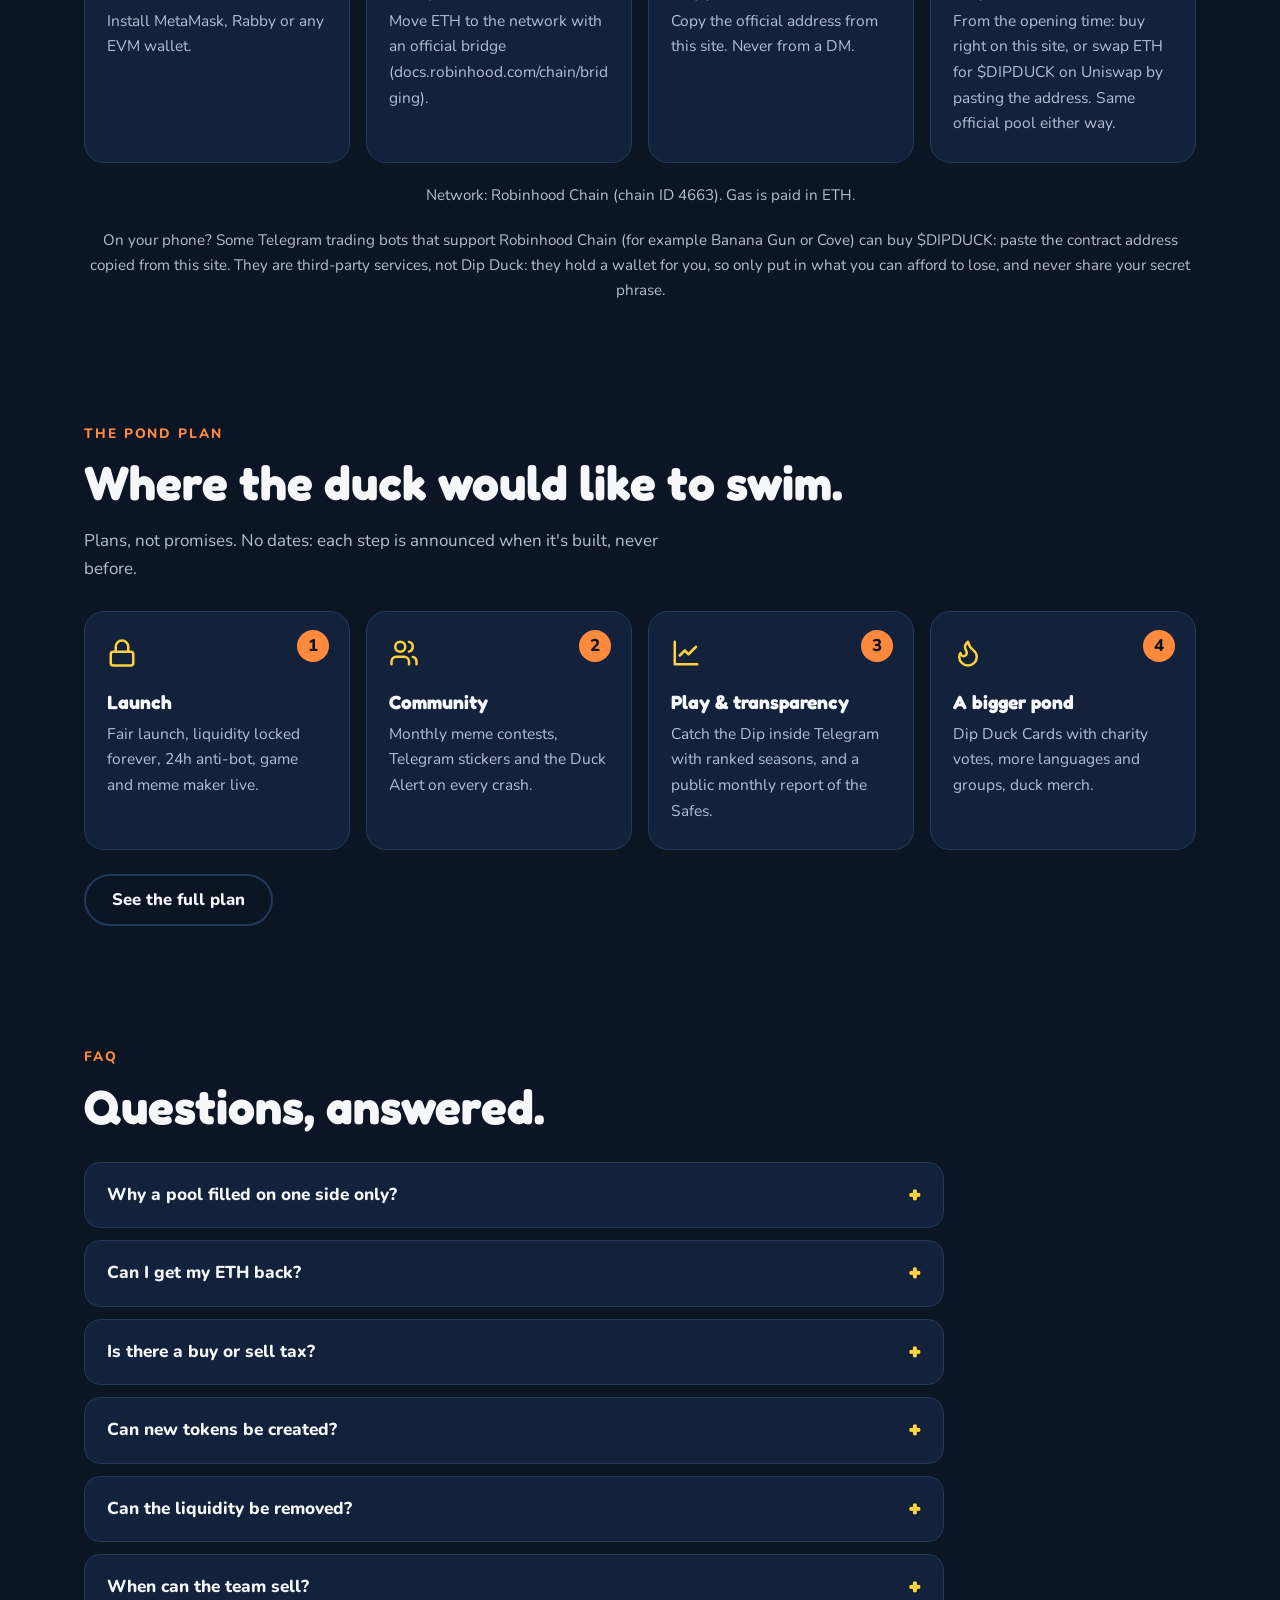
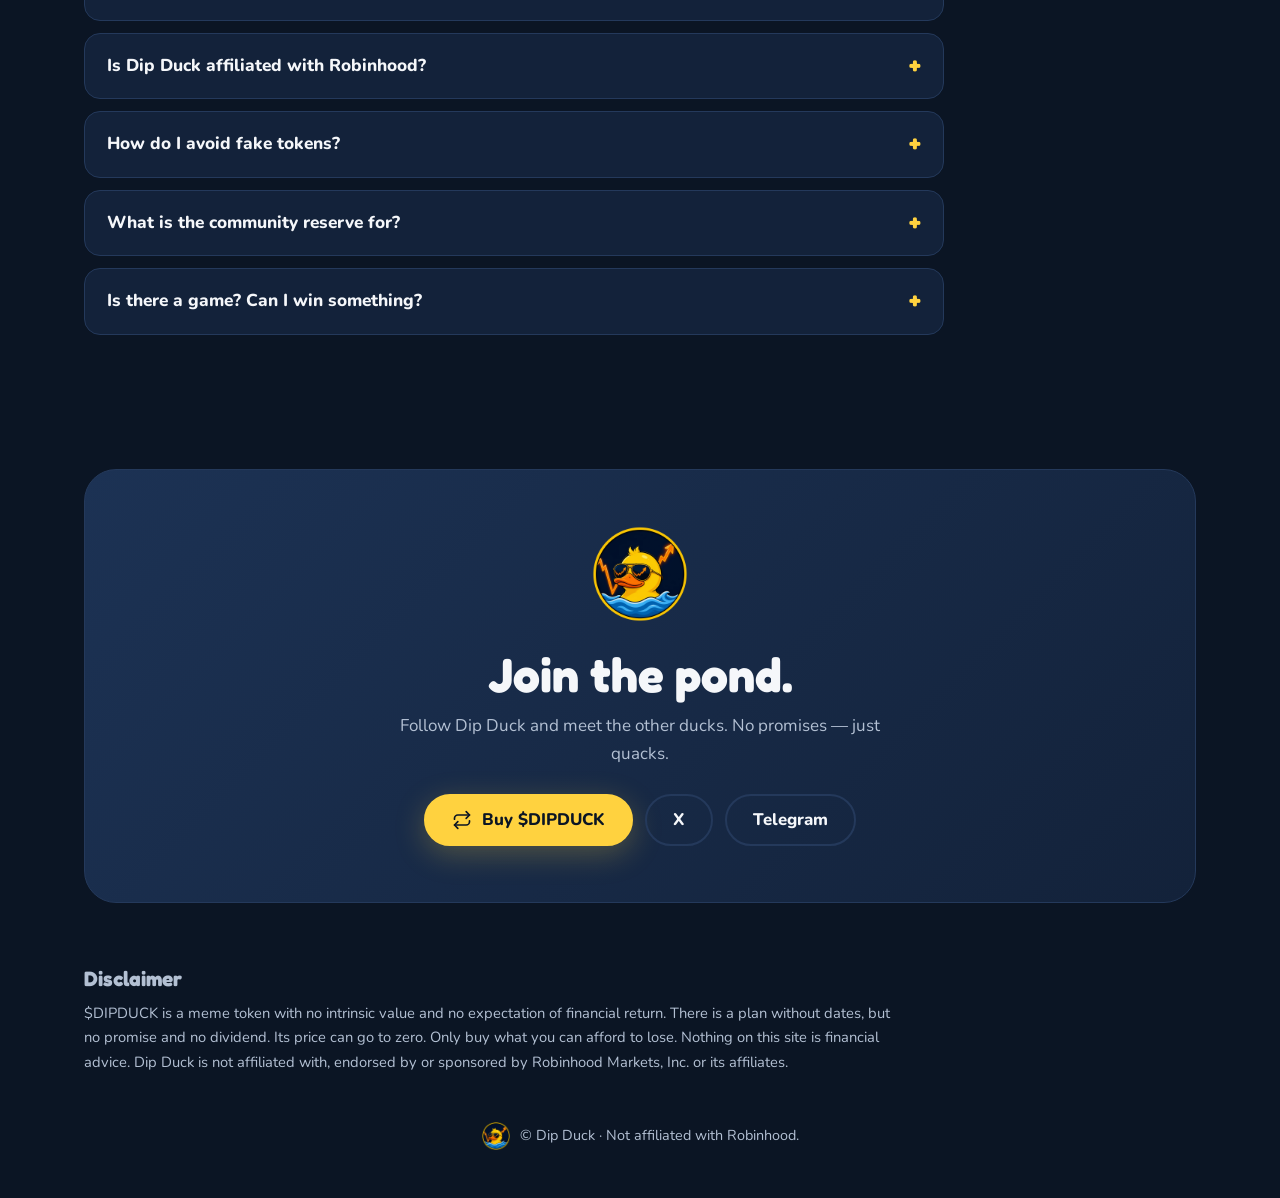
==== commit d5e5e9f9: "Jeu : « Les Plumes du Calme — Acte I » en bêta sur /jeu/ (4 régions, 4 donjons, boss, musique) + bou" ====
--- a/public/index.html
+++ b/public/index.html
@@ -471,7 +471,9 @@
       </div>
       <div class="actions">
         <a class="btn primary" href="adventure.html" target="_blank" rel="noopener"><span id="adv-play" data-i18n="advPlay"></span></a>
-      </div>
+        <a class="btn ghost" href="jeu/" target="_blank" rel="noopener"><span data-i18n="advBeta"></span></a>
+      </div>
+      <p class="hint" data-i18n="advBetaNote"></p>
       <p class="hint" data-i18n="advNote"></p>
     </section>
 
@@ -681,7 +683,7 @@
     <p>© Dip Duck · <span data-i18n="footer"></span></p>
   </footer>
 
-  <script src="i18n.js?v=20261114b"></script>
+  <script src="i18n.js?v=20261116a"></script>
   <script src="canvas-art.js?v=20261030b"></script>
   <script src="app.js?v=20261114a"></script>
   <script src="lang-menu.js?v=20261103a"></script>
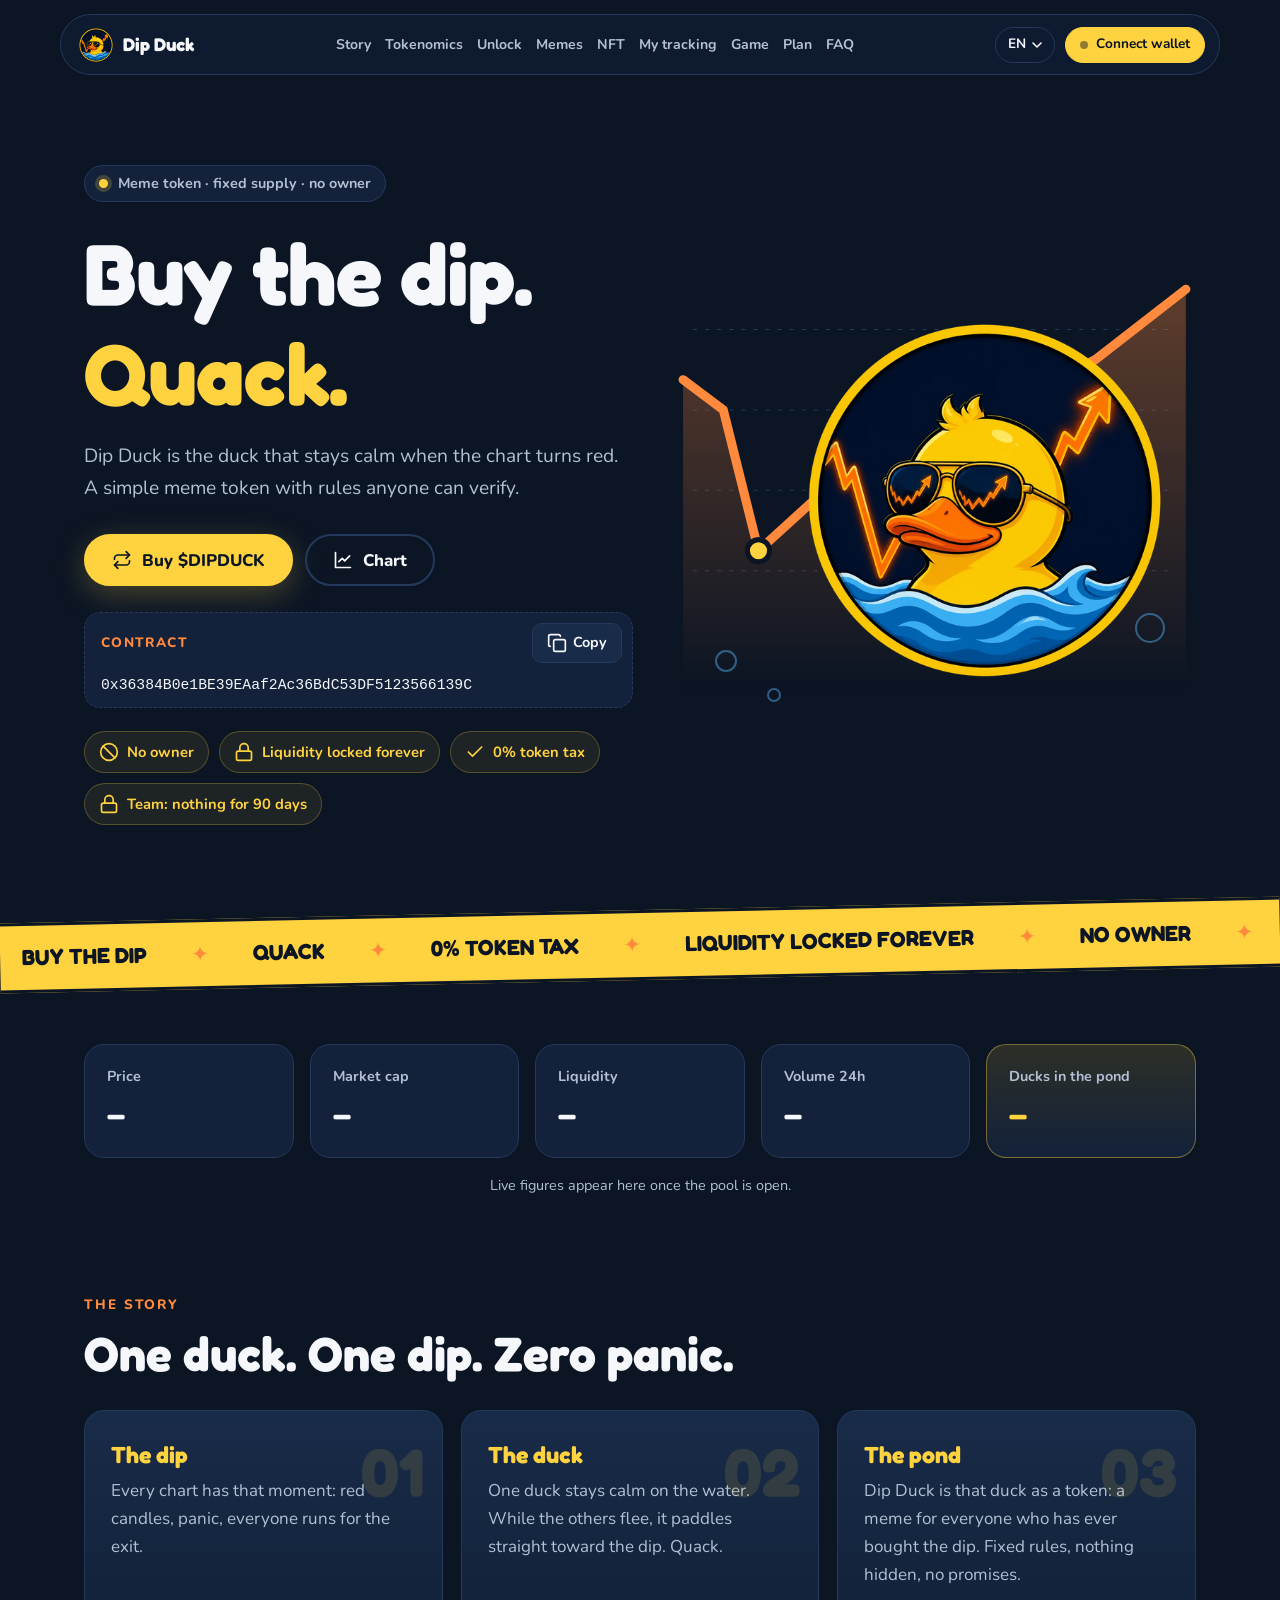
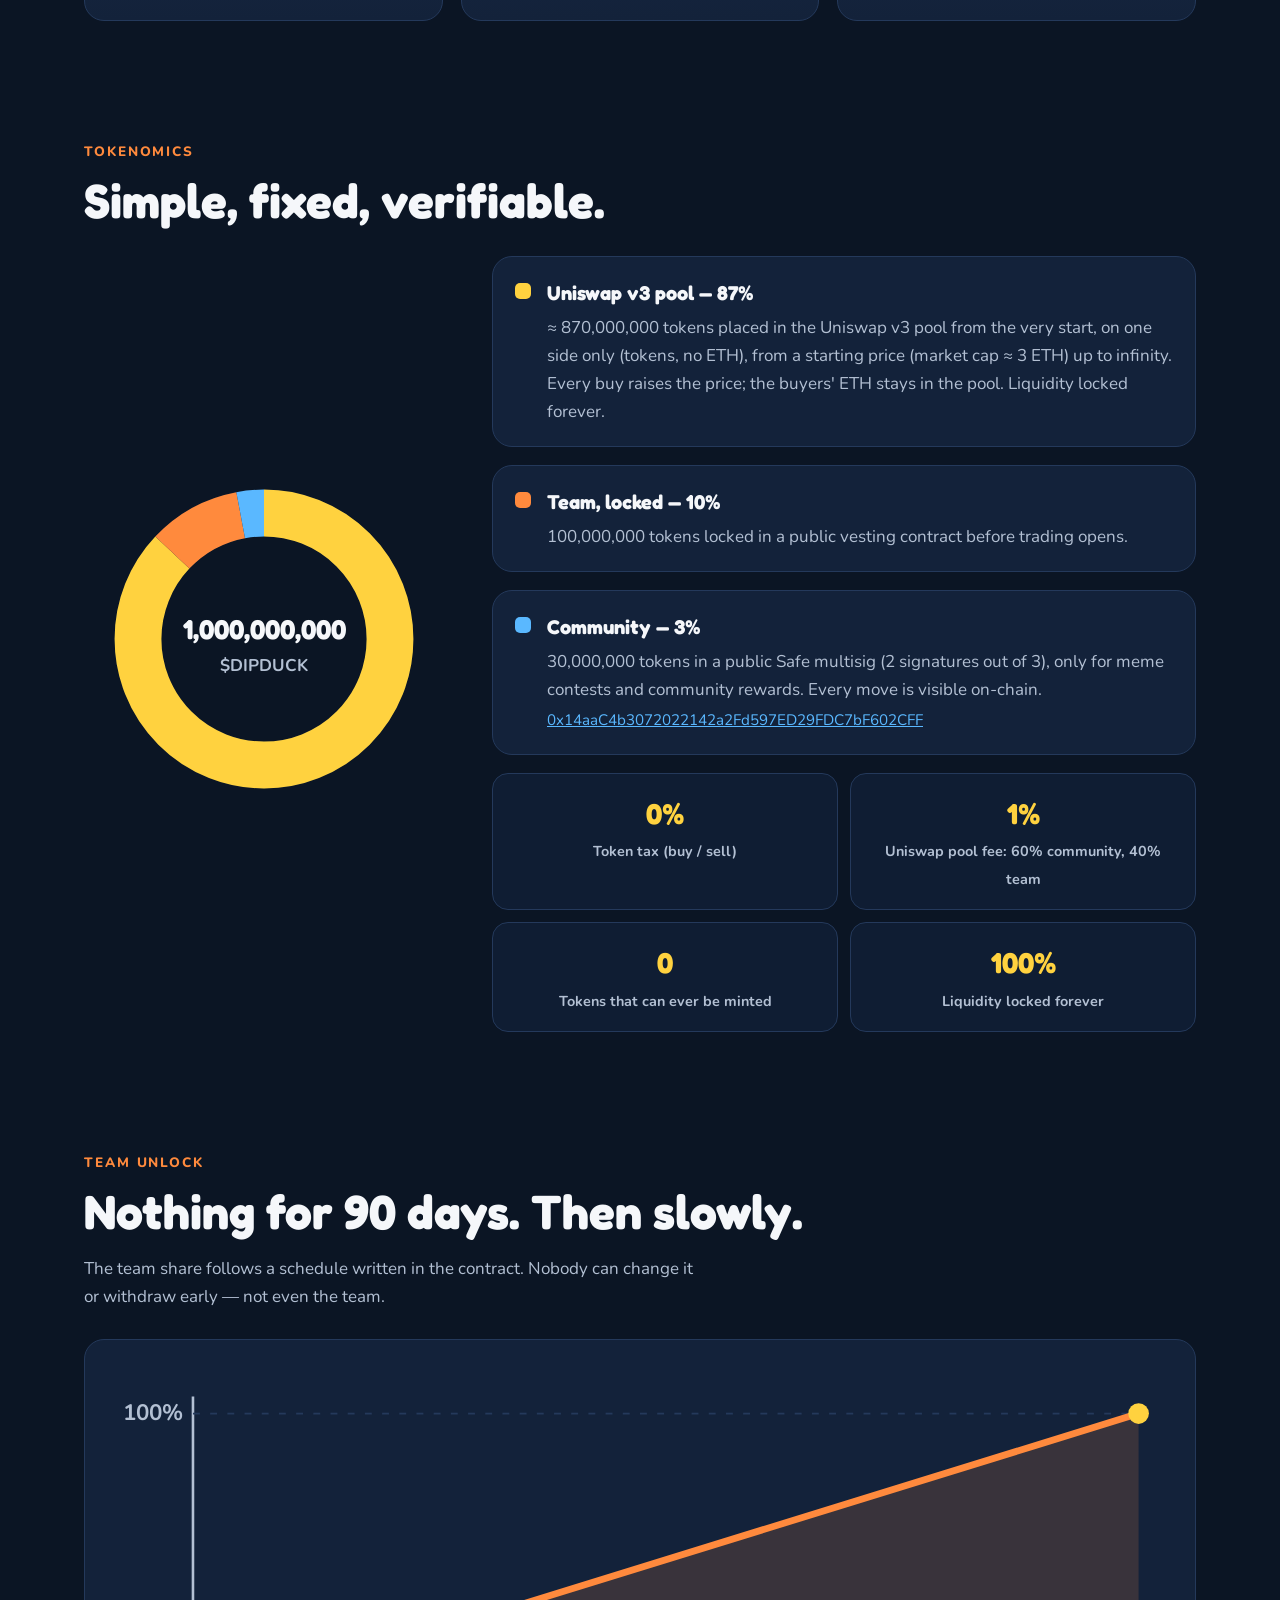
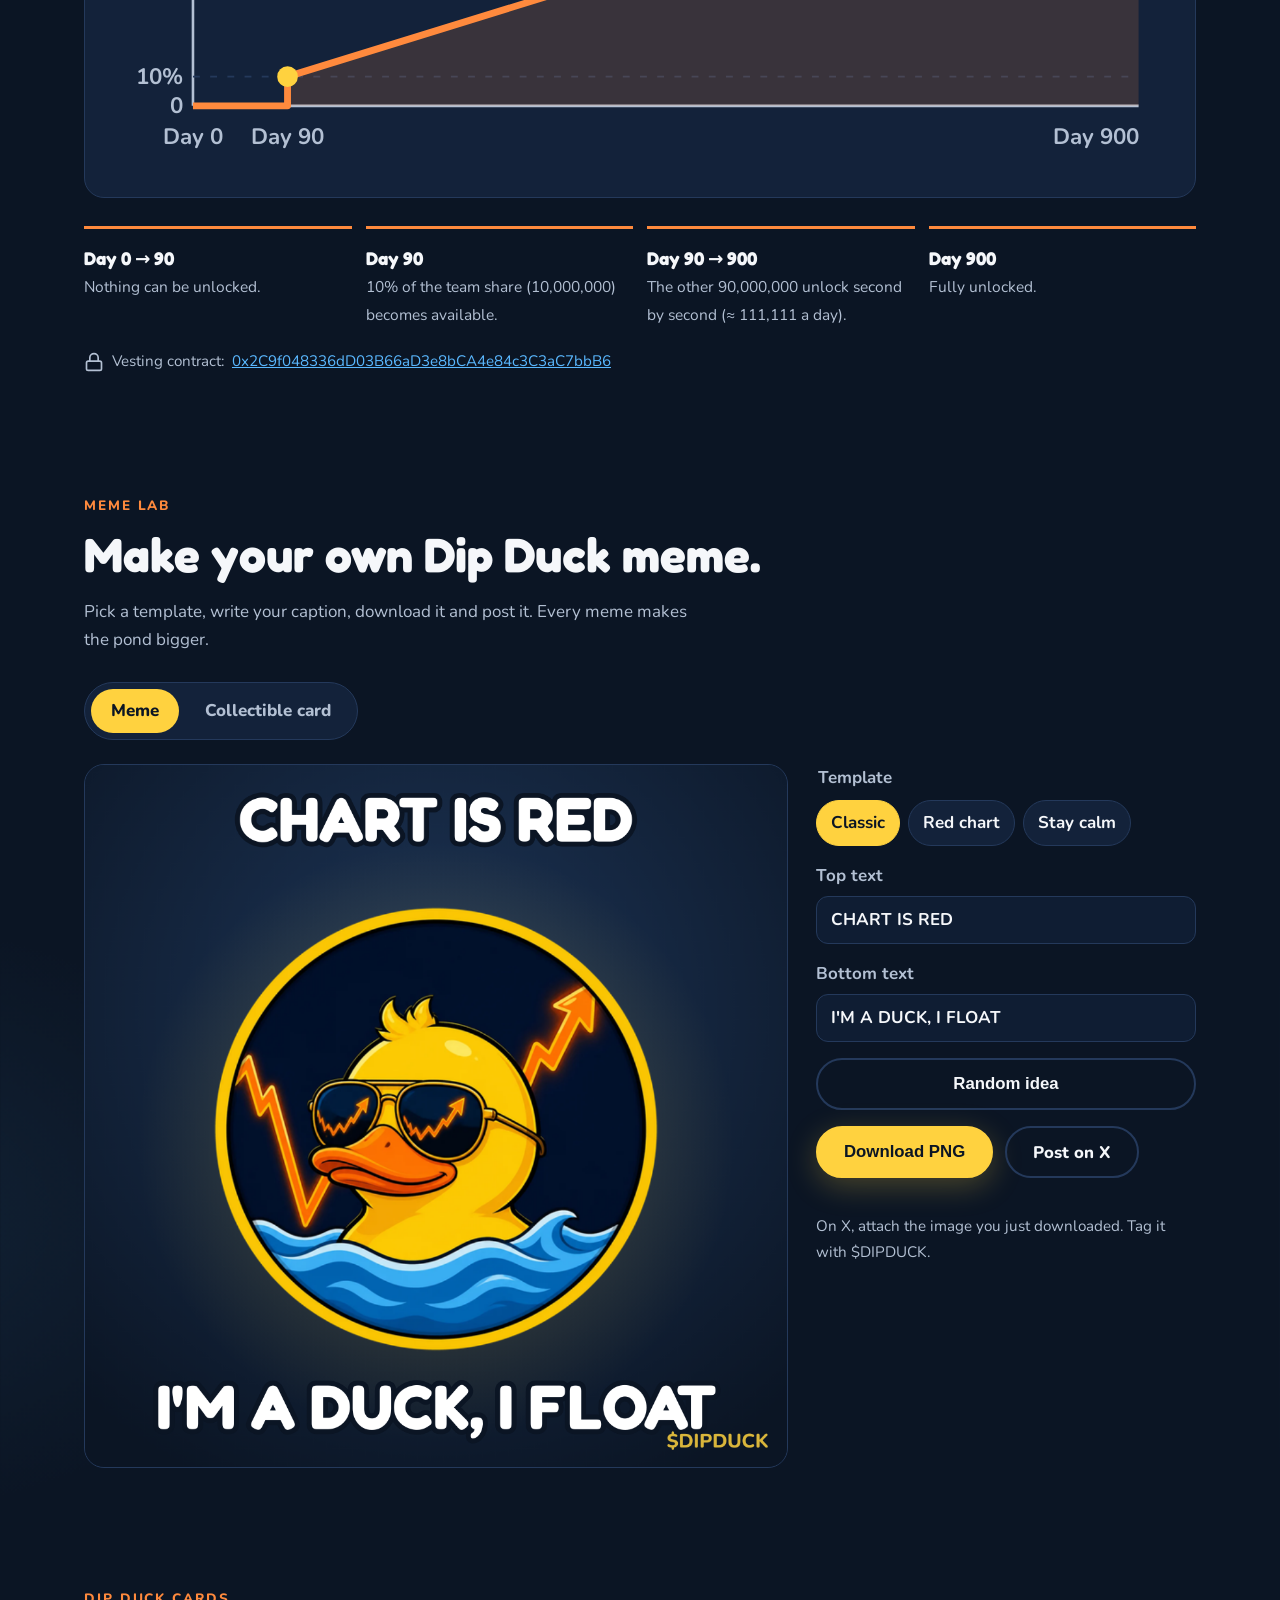
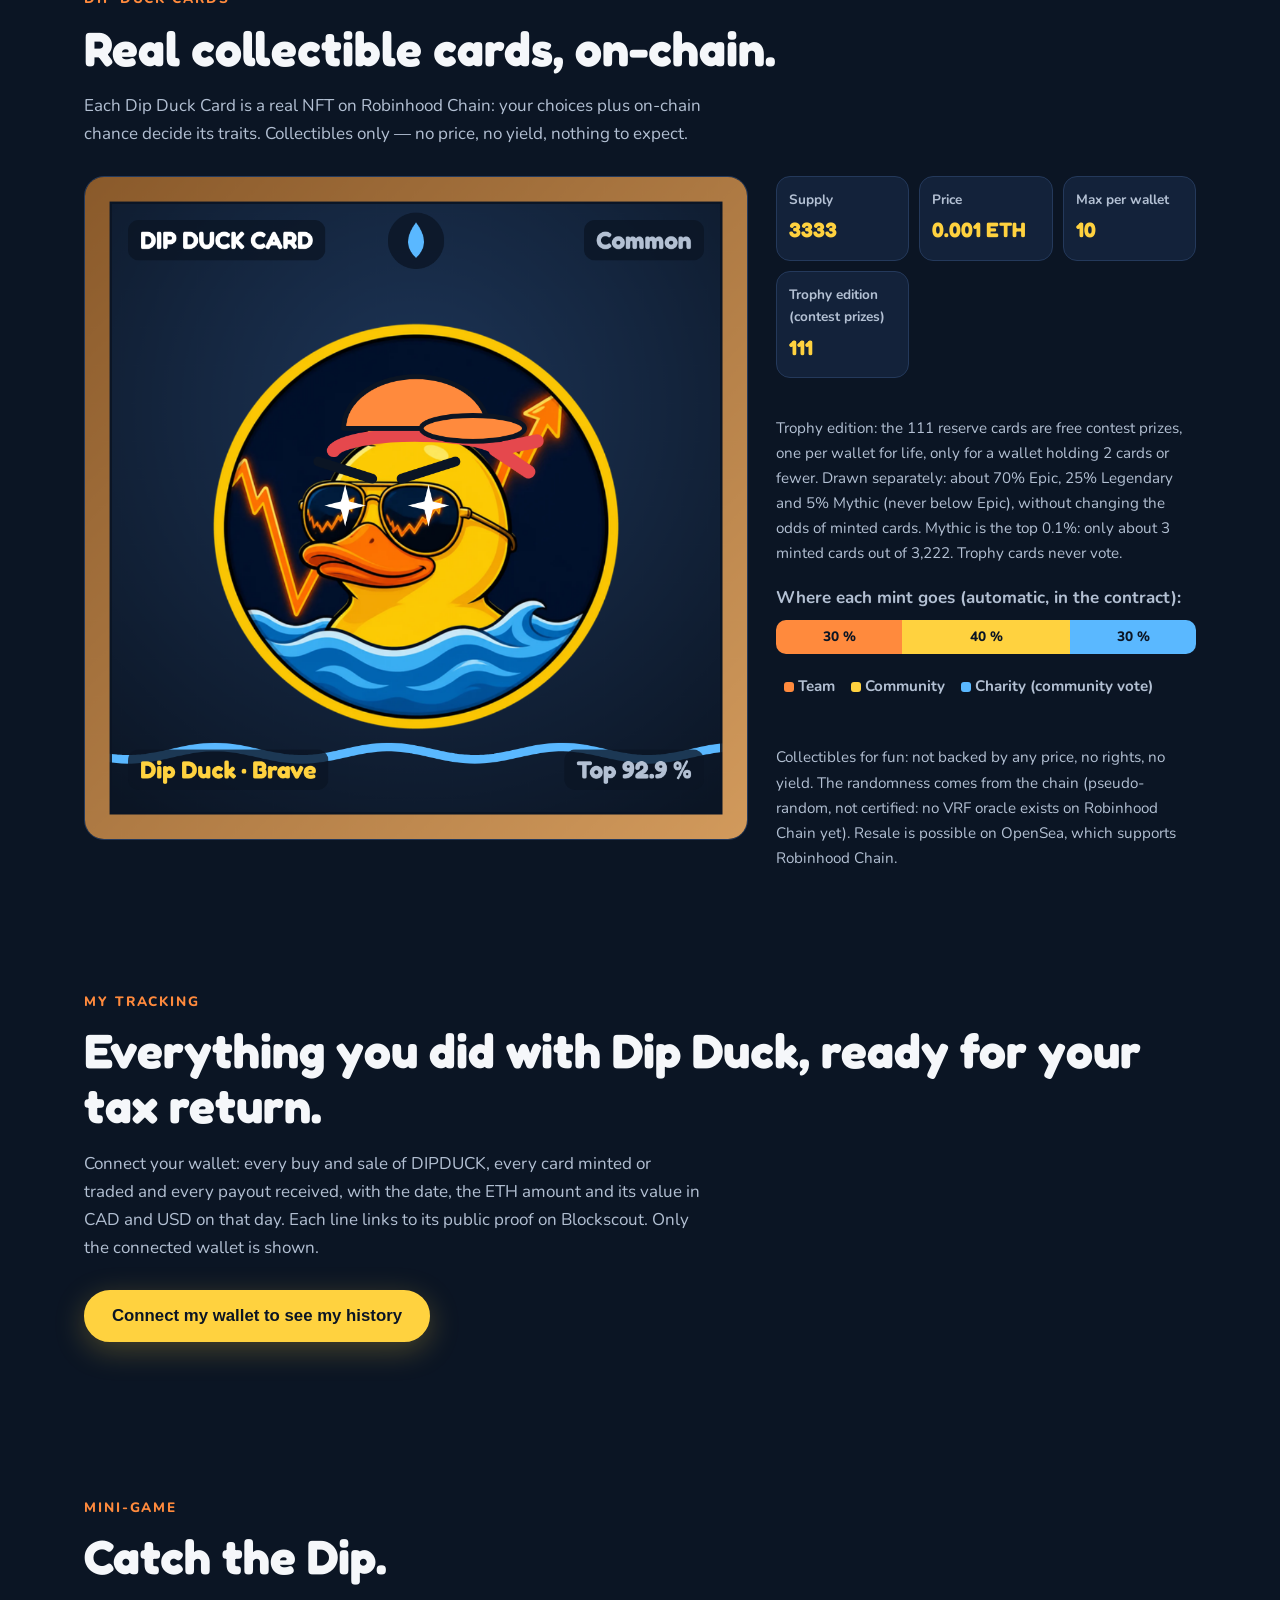
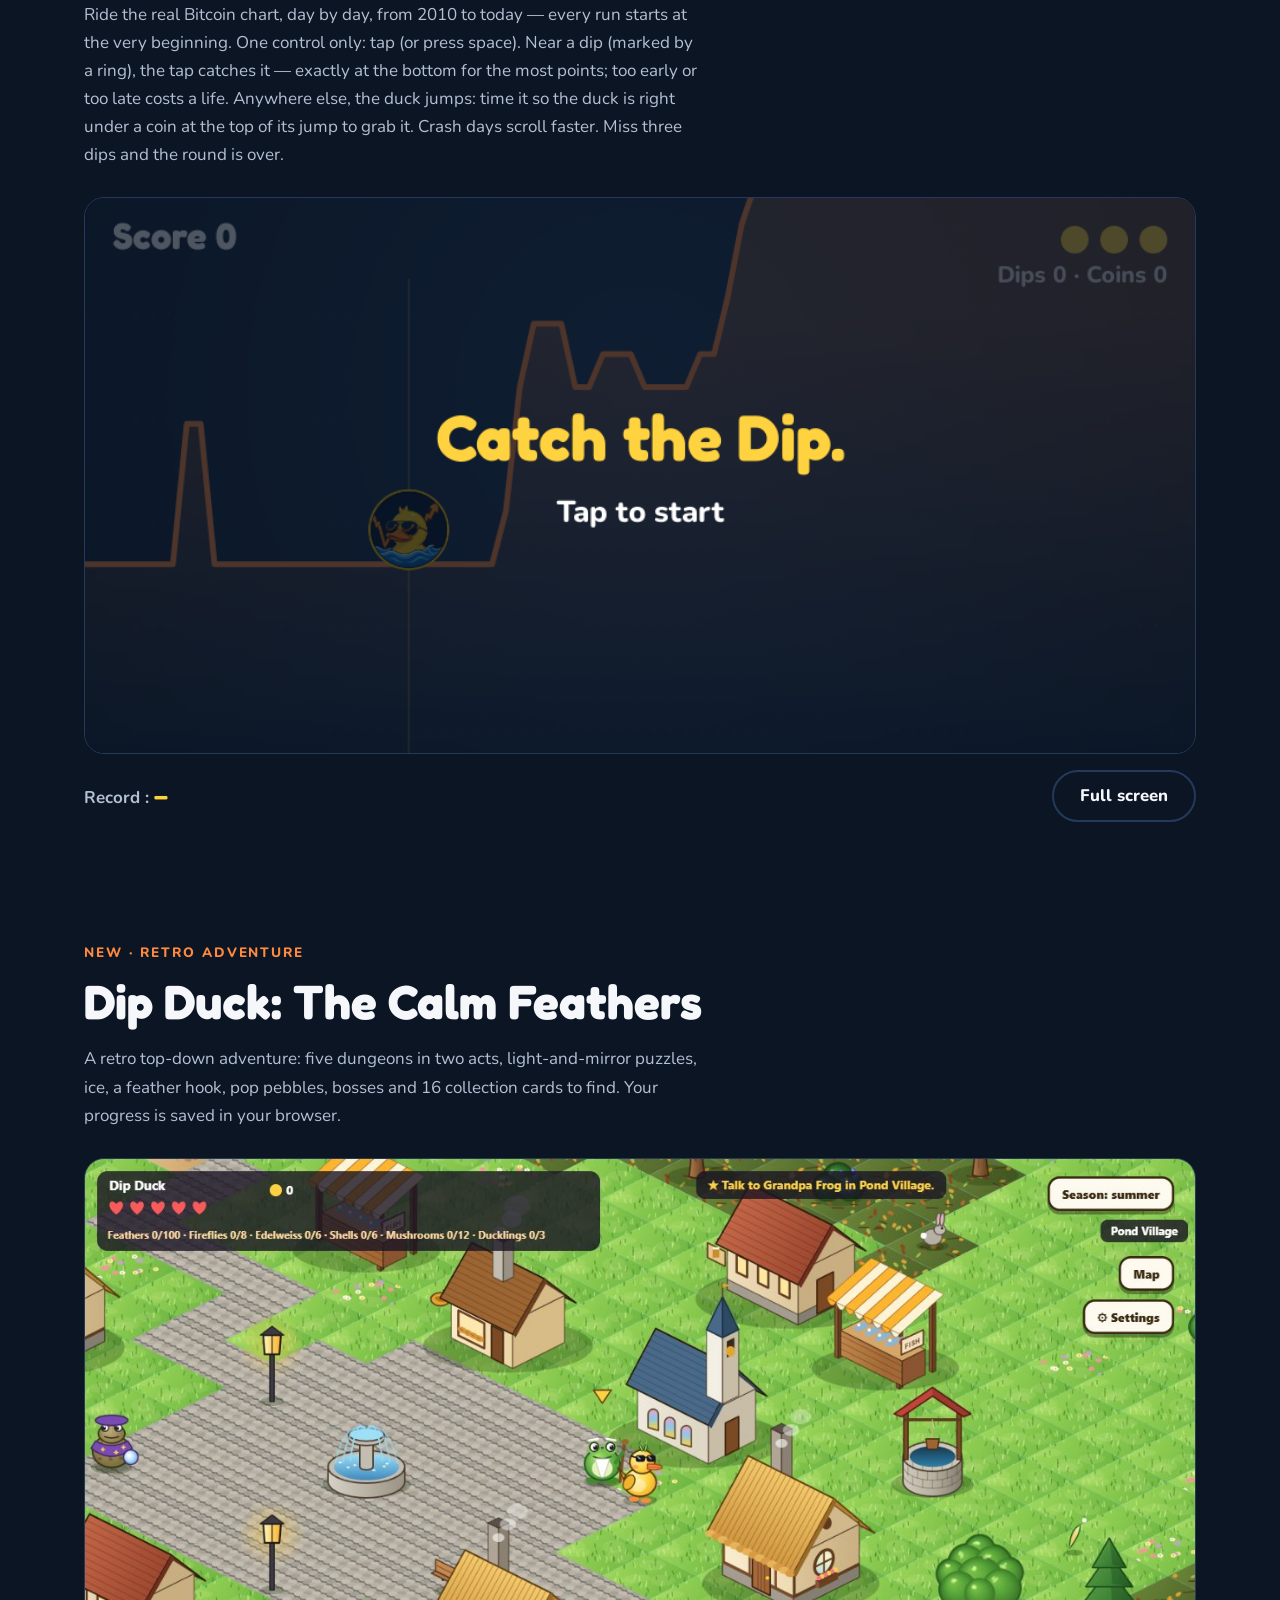
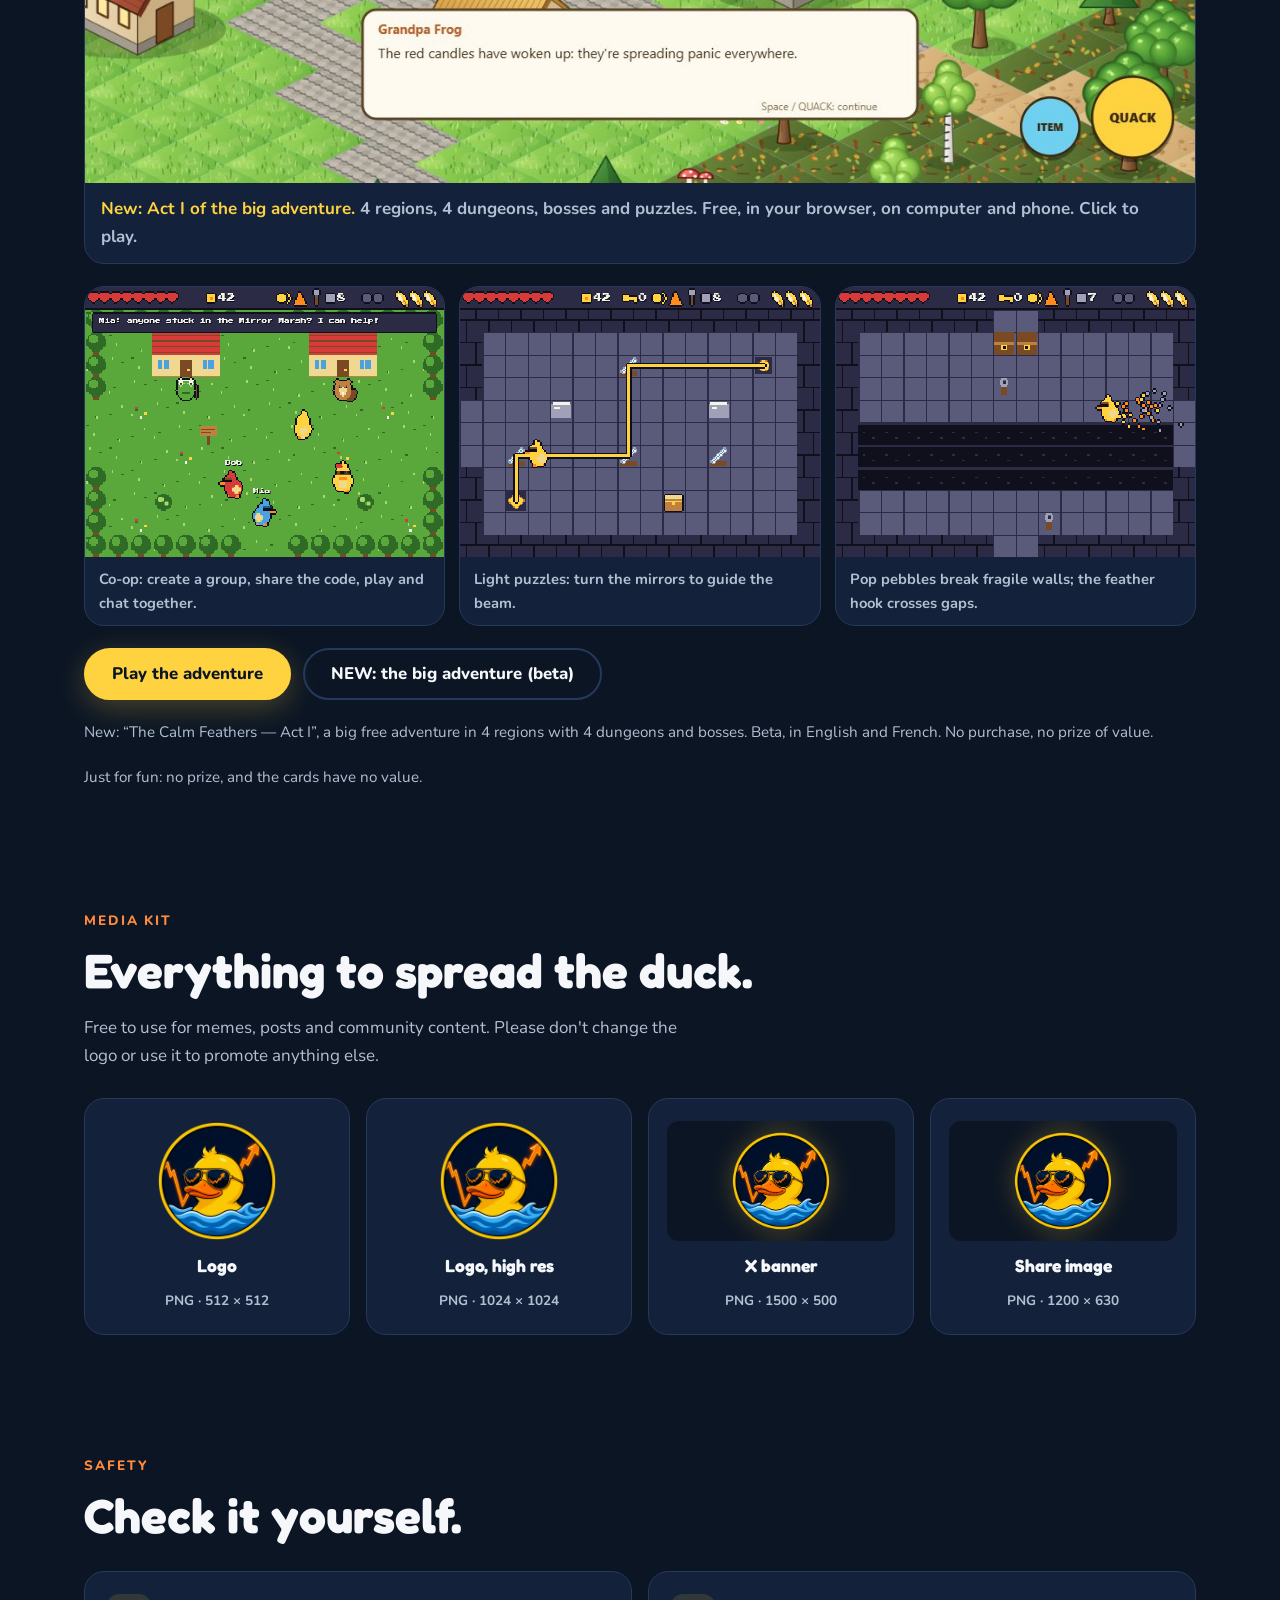
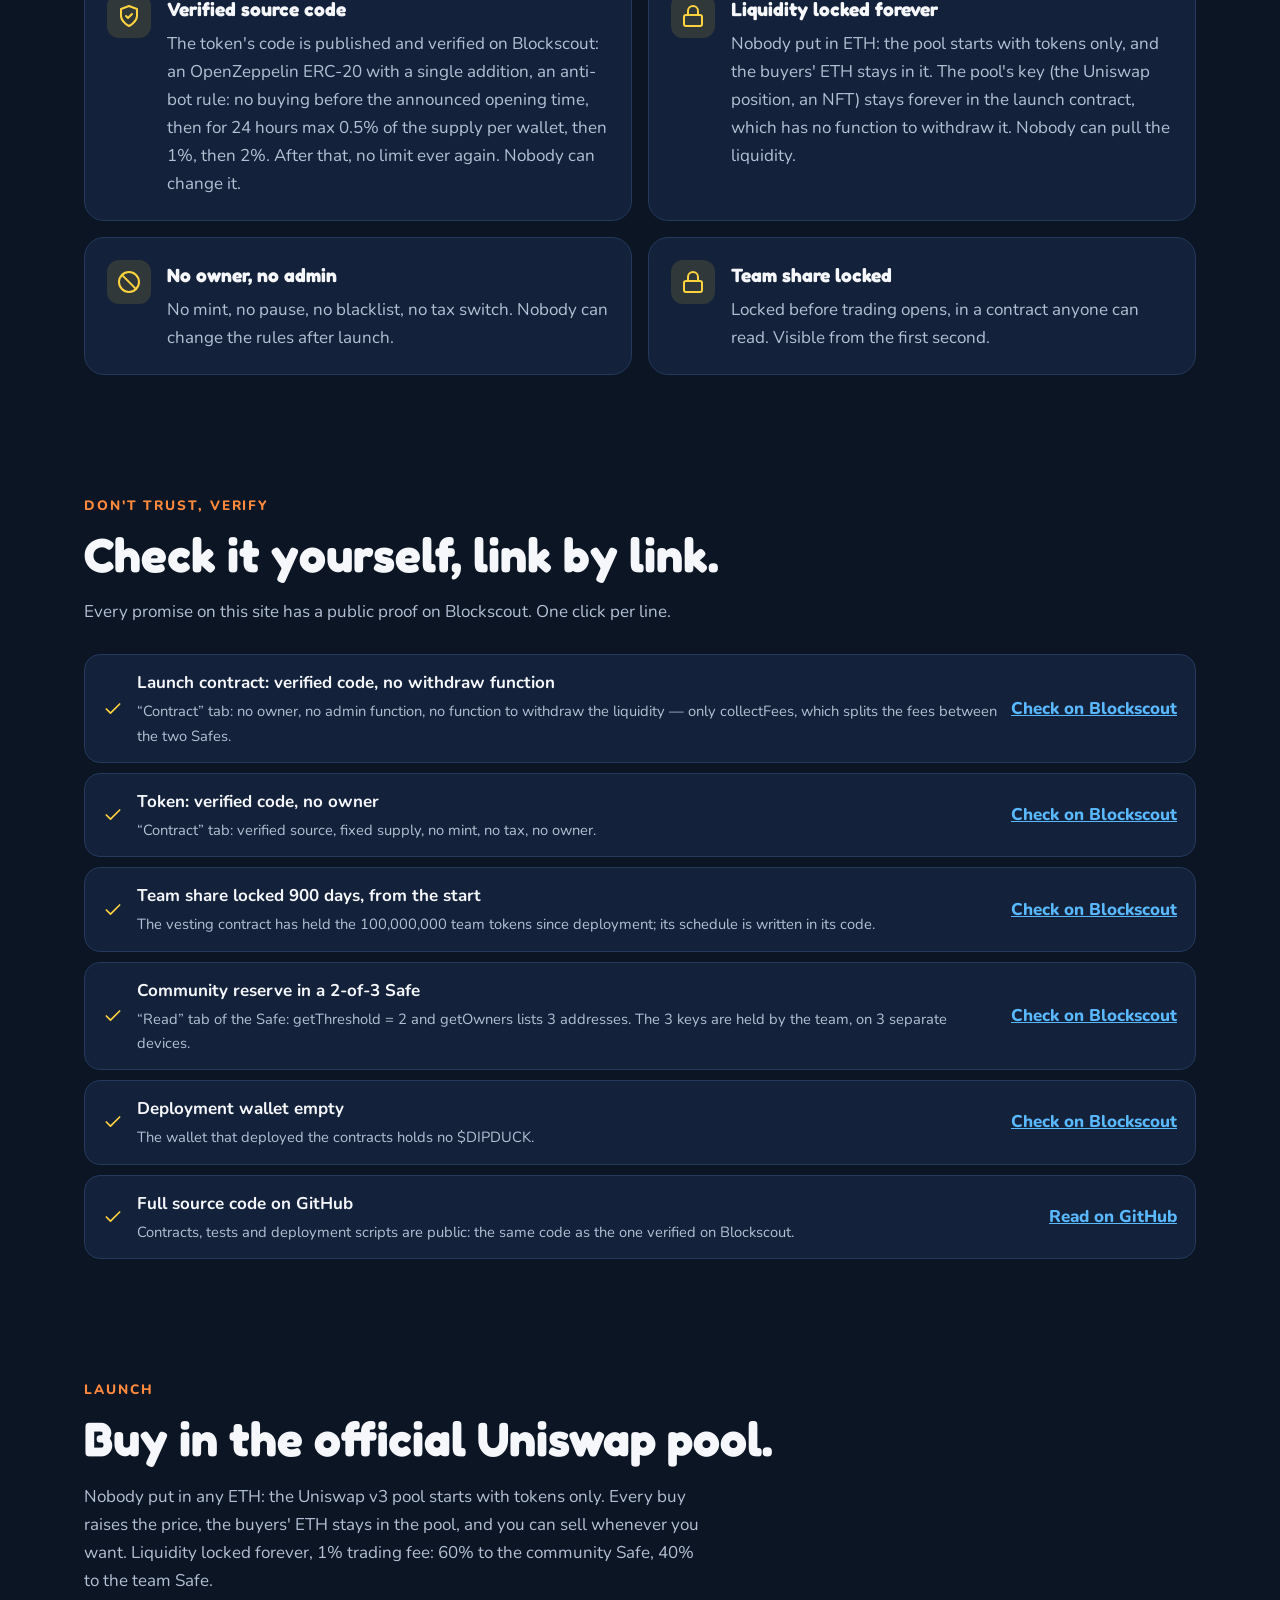
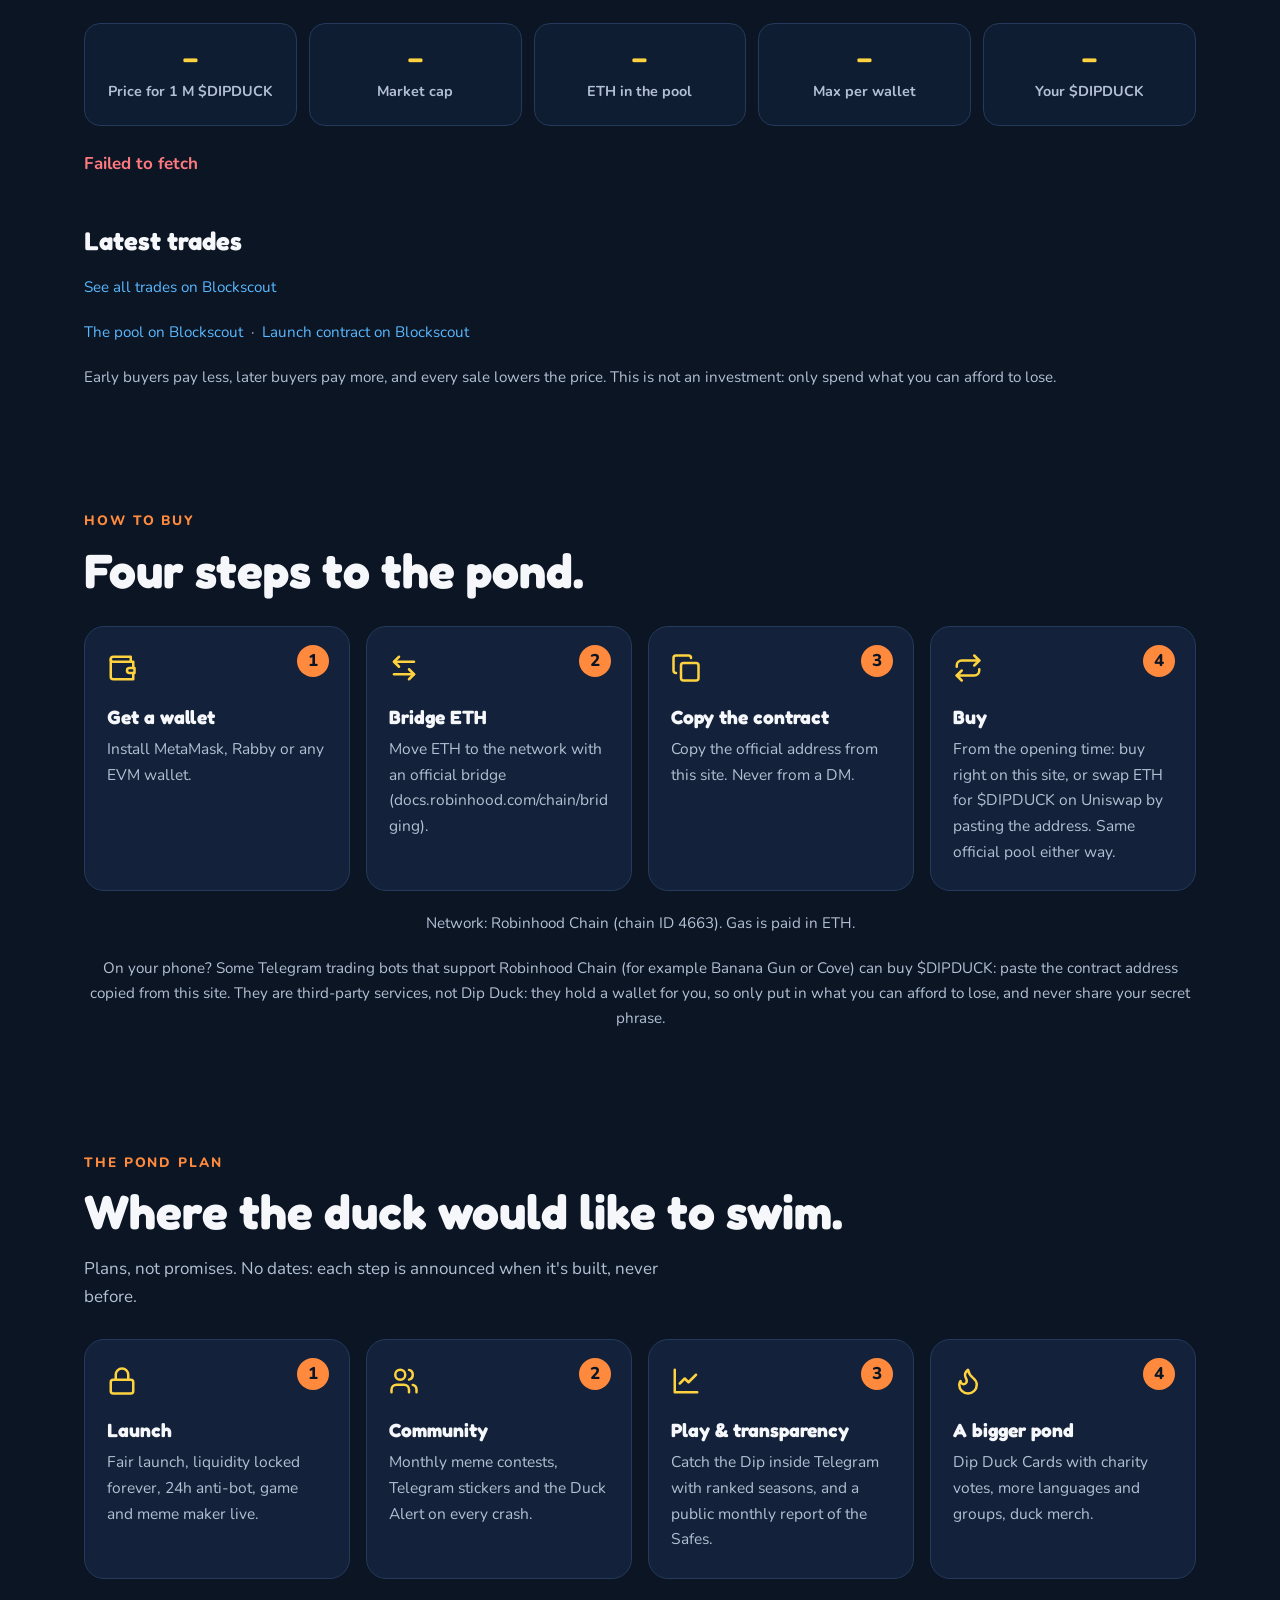
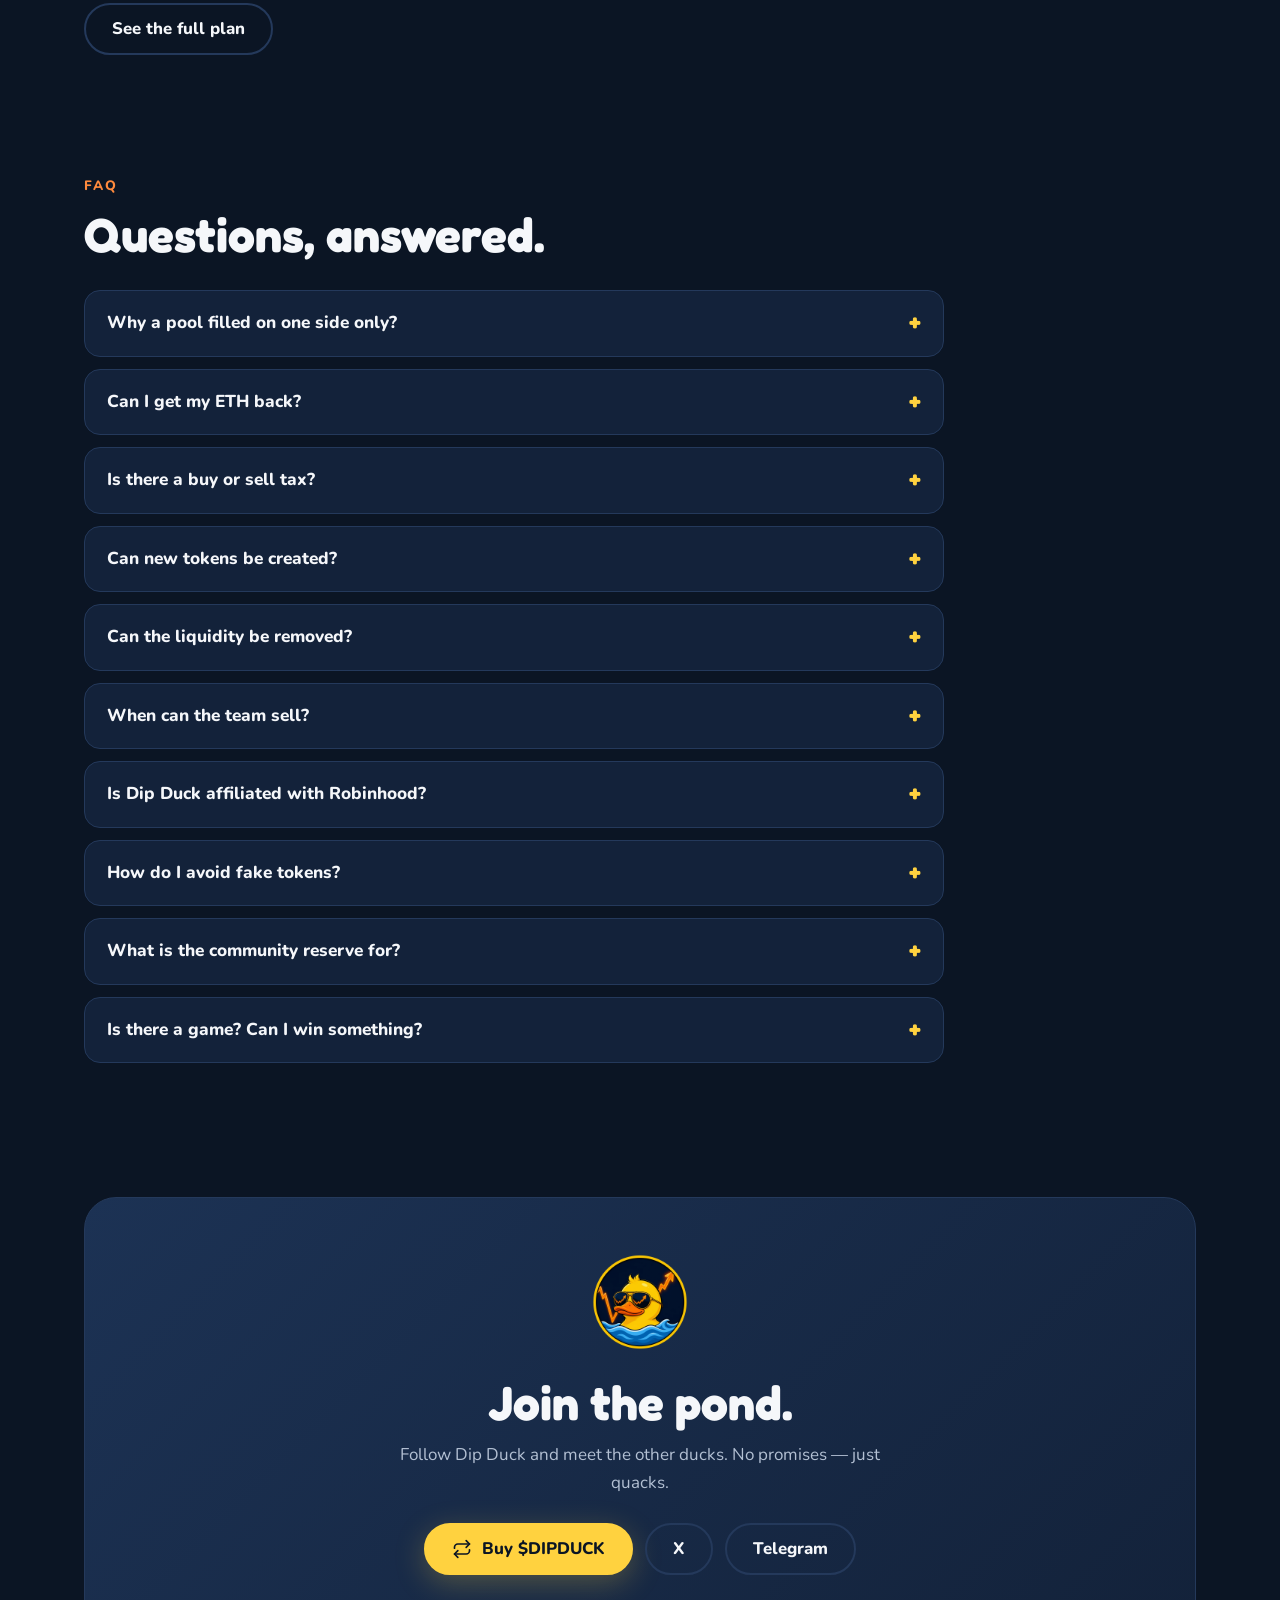
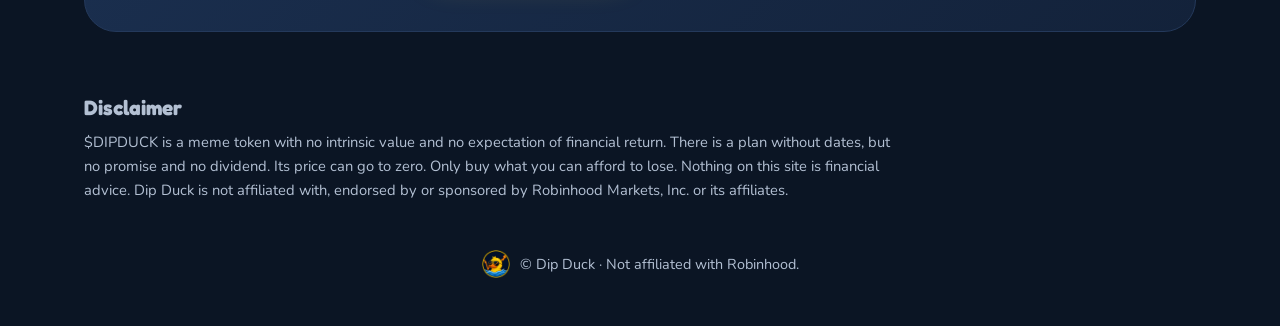
==== commit 1dac262f: "Jeu Acte I : version anglaise (choix de langue dans les réglages) + grande image du jeu sur l'accuei" ====
--- a/public/index.html
+++ b/public/index.html
@@ -19,7 +19,7 @@
   <link rel="preconnect" href="https://fonts.googleapis.com">
   <link rel="preconnect" href="https://fonts.gstatic.com" crossorigin>
   <link rel="stylesheet" href="https://fonts.googleapis.com/css2?family=Fredoka:wght@500;600;700&family=Nunito:wght@400;600;700;800&display=swap">
-  <link rel="stylesheet" href="style.css?v=20261113a">
+  <link rel="stylesheet" href="style.css?v=20261116b">
 </head>
 <body>
   <!-- Icônes (style Lucide), réutilisées avec <use> -->
@@ -464,6 +464,10 @@
       <p class="kicker" data-i18n="advKicker"></p>
       <h2 data-i18n="advTitle"></h2>
       <p class="section-lead" data-i18n="advLead"></p>
+      <a class="adv-feature" href="jeu/" target="_blank" rel="noopener">
+        <img src="jeu-acte1.jpg?v=1" alt="Dip Duck: The Calm Feathers, Act I: Dip Duck talks to Grandpa Frog in the isometric Pond Village" width="1280" height="720" loading="lazy">
+        <span class="adv-feature-cap"><strong data-i18n="advFeatureTitle"></strong> <span data-i18n="advFeatureCap"></span></span>
+      </a>
       <div class="adv-gallery">
         <figure><img src="adventure-coop.png?v=1" alt="Co-op: three ducks in the village, with a chat message" width="768" height="576" loading="lazy"><figcaption data-i18n="advShotCoop"></figcaption></figure>
         <figure><img src="adventure-light.png?v=1" alt="Light puzzle: a beam bounces on mirrors to reach the crystal" width="768" height="576" loading="lazy"><figcaption data-i18n="advShotLight"></figcaption></figure>
@@ -683,7 +687,7 @@
     <p>© Dip Duck · <span data-i18n="footer"></span></p>
   </footer>
 
-  <script src="i18n.js?v=20261116a"></script>
+  <script src="i18n.js?v=20261116b"></script>
   <script src="canvas-art.js?v=20261030b"></script>
   <script src="app.js?v=20261114a"></script>
   <script src="lang-menu.js?v=20261103a"></script>
@@ -697,5 +701,9 @@
   <script src="game.js?v=20261030b"></script>
   <script src="leaderboard.js?v=20261030b"></script>
   <script src="wallet.js?v=20261030b"></script>
+  <script>
+    // le grand jeu s'ouvre dans la langue du site (anglais si espagnol ou chinois)
+    document.addEventListener("click", (e) => { const a = e.target.closest('a[href^="jeu/"]'); if (a) a.href = "jeu/?lang=" + (document.documentElement.lang.startsWith("fr") ? "fr" : "en"); });
+  </script>
 </body>
 </html>
--- a/public/style.css
+++ b/public/style.css
@@ -536,6 +536,11 @@
 .steps > *, .story > * { min-width: 0; overflow-wrap: anywhere; }
 
 /* Images du jeu d'aventure */
+.adv-feature { display: block; margin: 22px 0 0; background: var(--panel); border: 1px solid var(--line); border-radius: var(--radius); overflow: hidden; color: inherit; text-decoration: none; transition: transform .15s; }
+.adv-feature:hover { transform: translateY(-2px); }
+.adv-feature img { display: block; width: 100%; height: auto; }
+.adv-feature-cap { display: block; padding: 12px 16px; color: var(--muted); font-weight: 700; }
+.adv-feature-cap strong { color: var(--yellow); }
 .adv-gallery { display: grid; grid-template-columns: repeat(3, 1fr); gap: 14px; margin: 22px 0; }
 .adv-gallery figure { margin: 0; background: var(--panel); border: 1px solid var(--line); border-radius: var(--radius); overflow: hidden; }
 .adv-gallery img { display: block; width: 100%; height: auto; image-rendering: pixelated; }
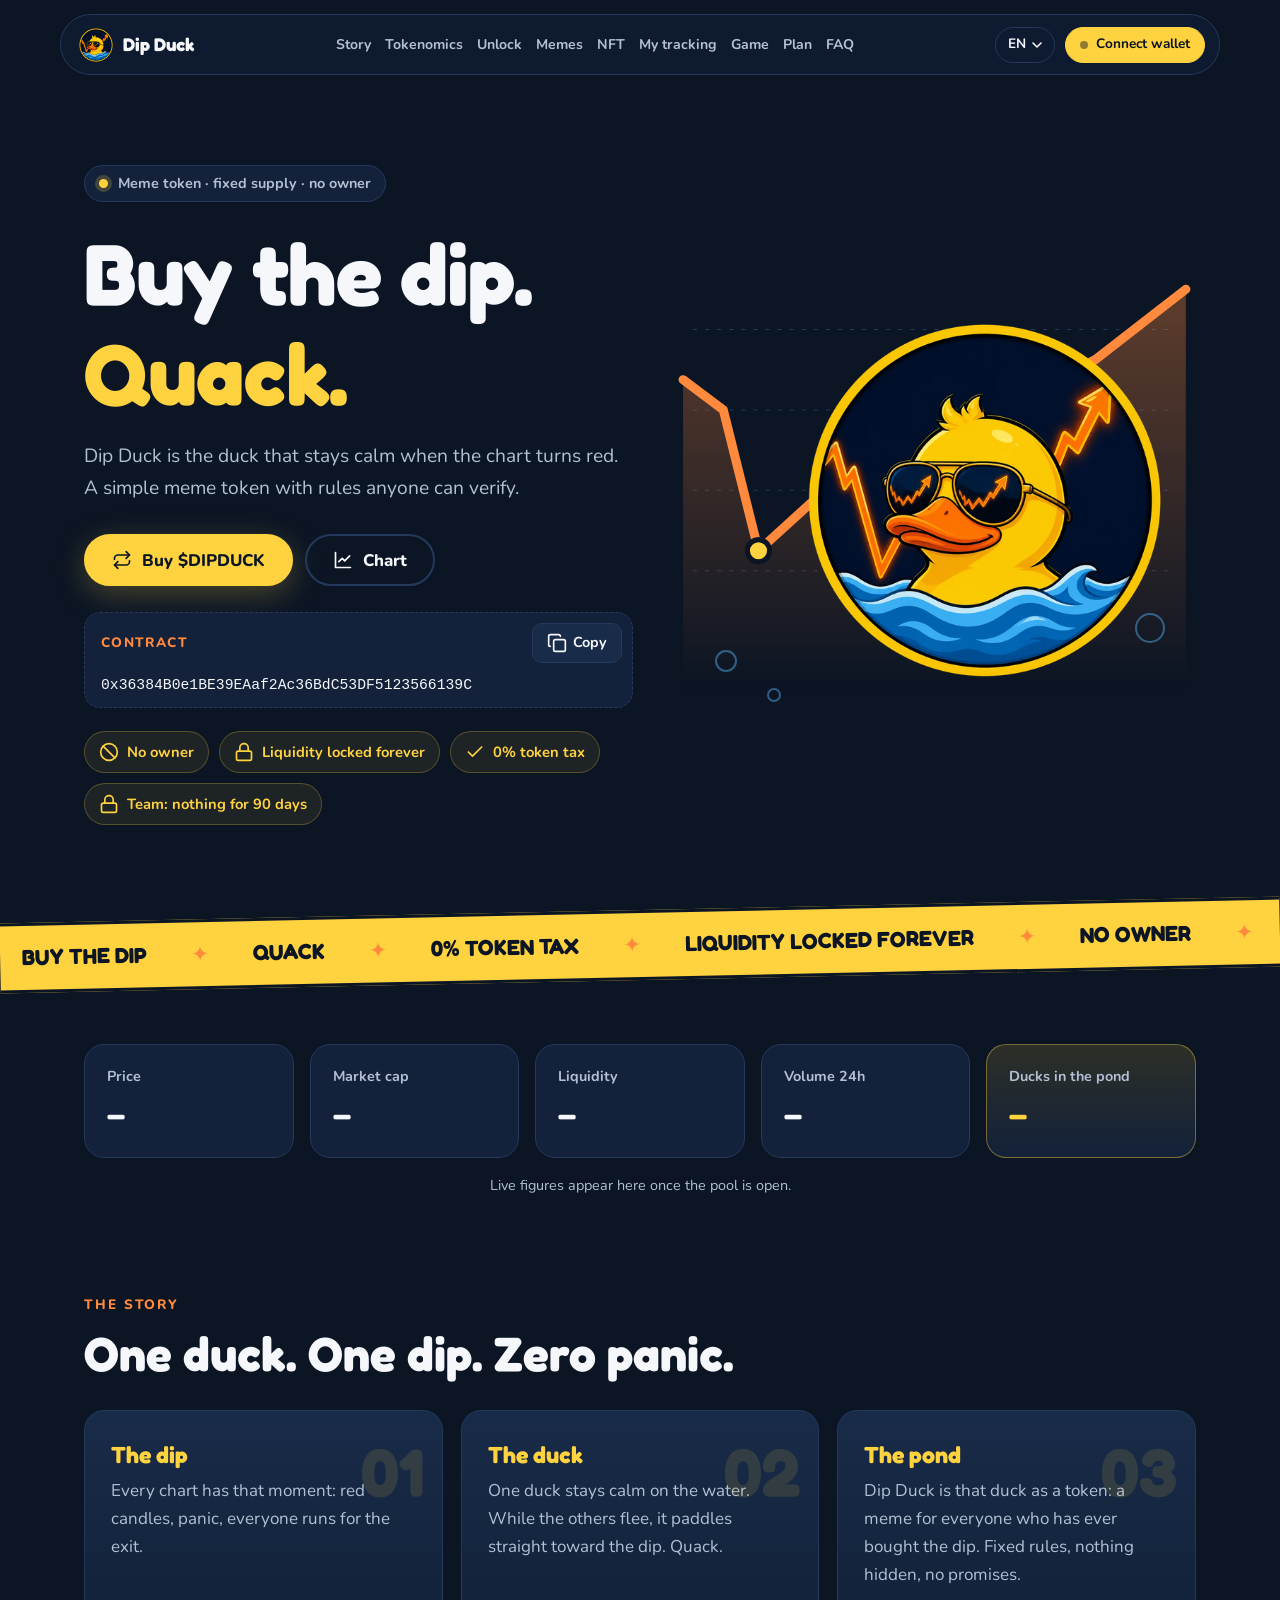
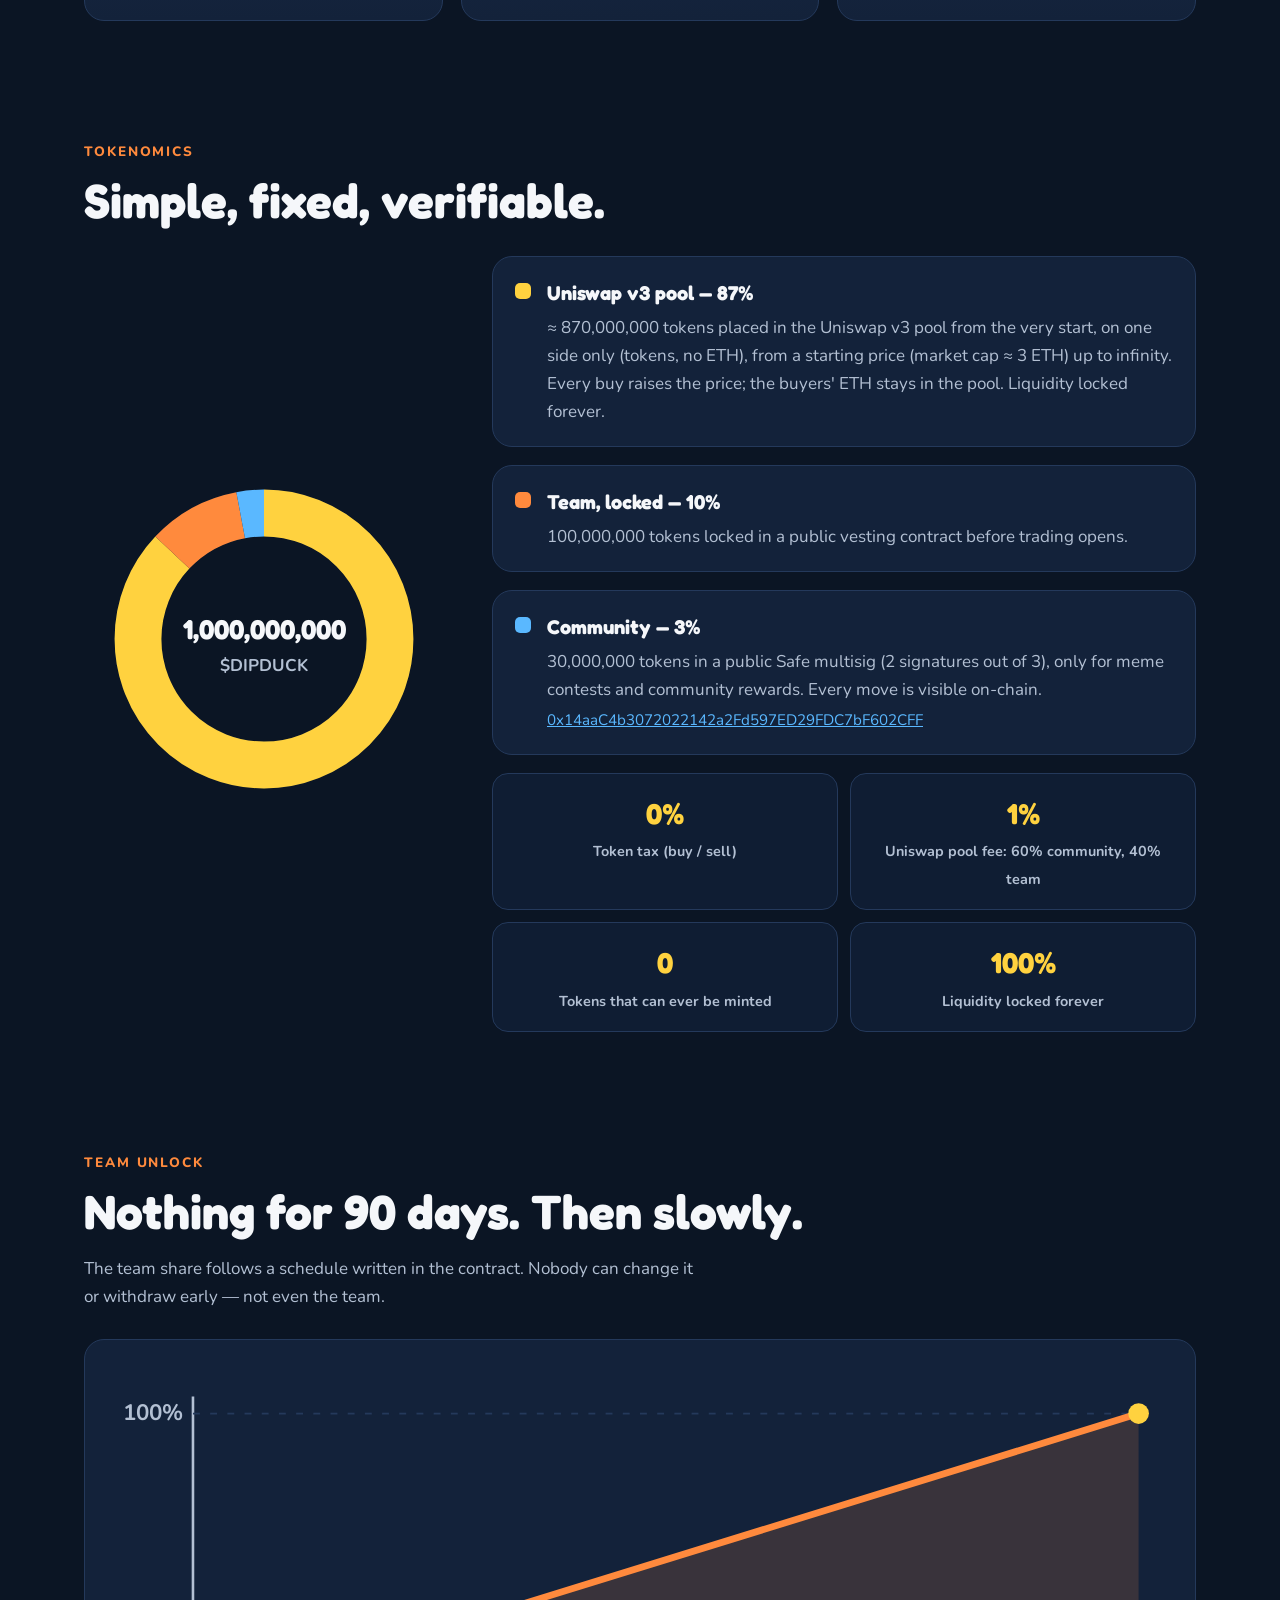
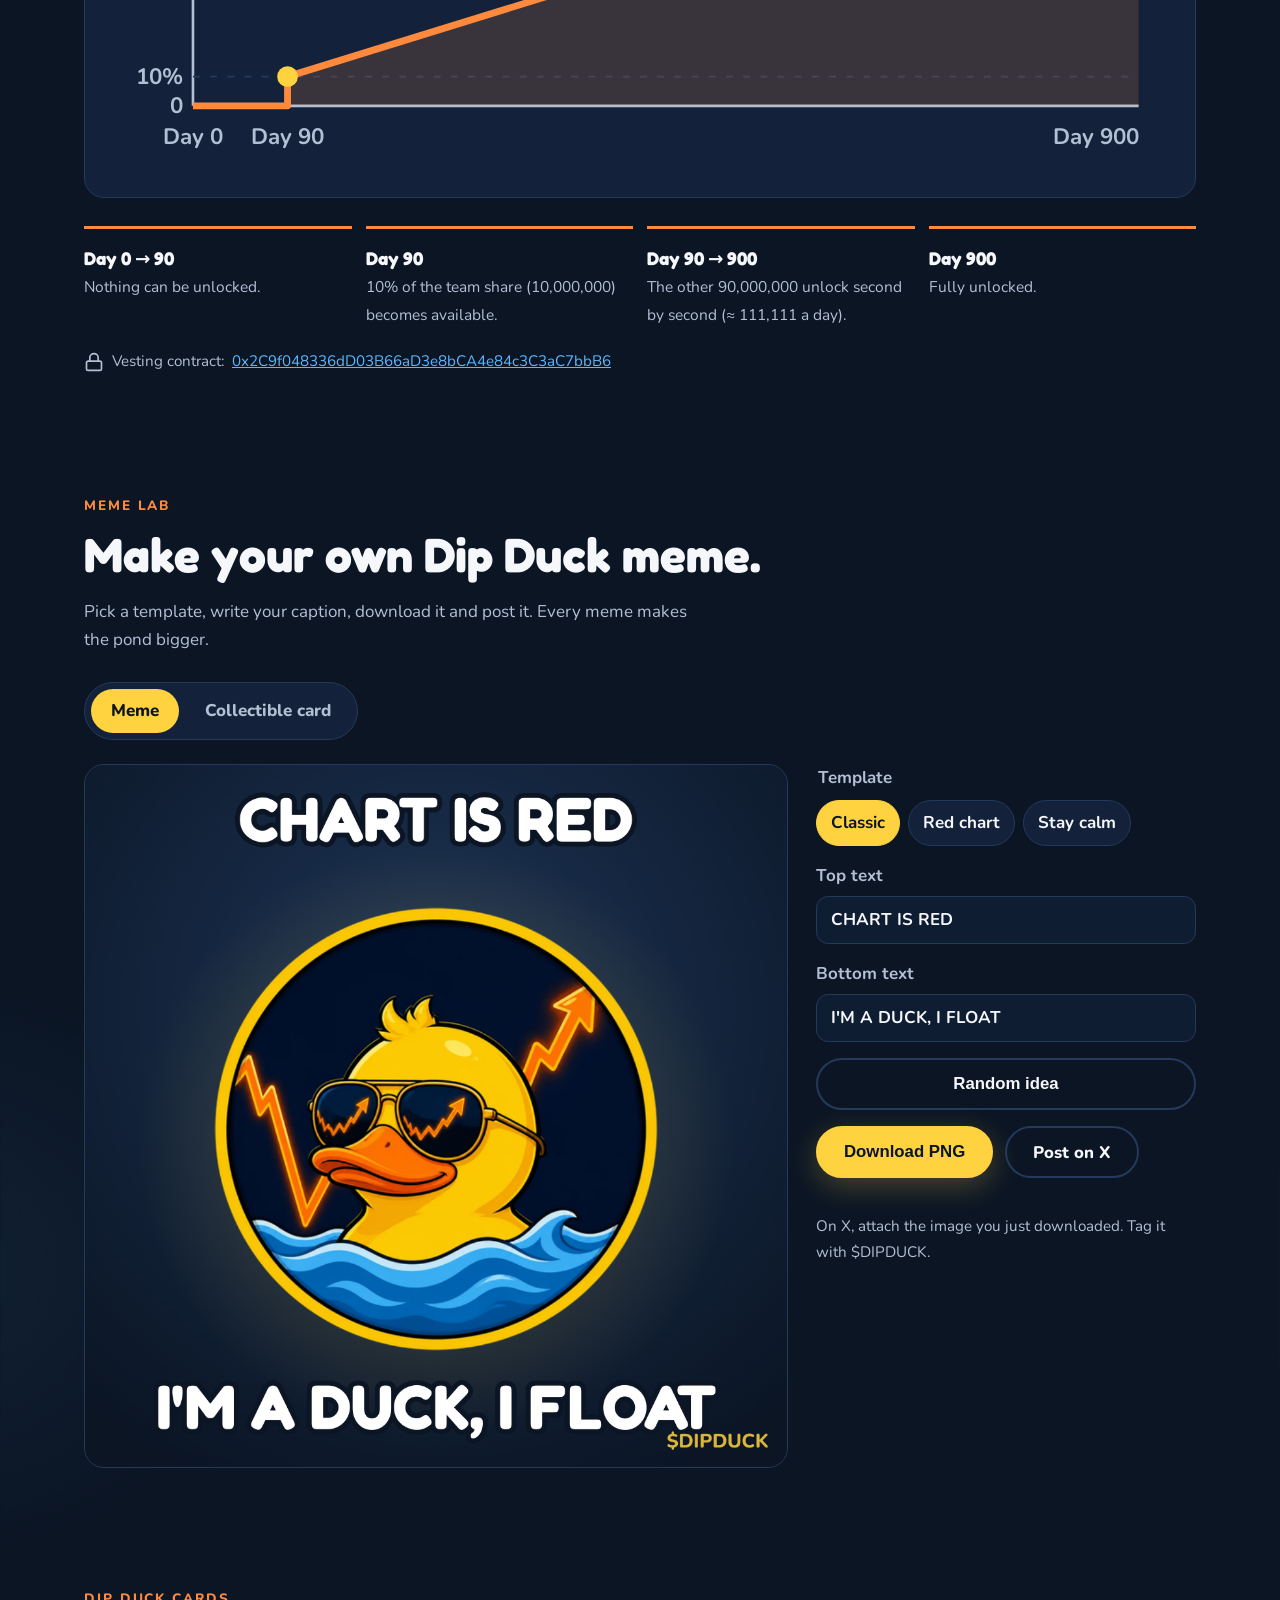
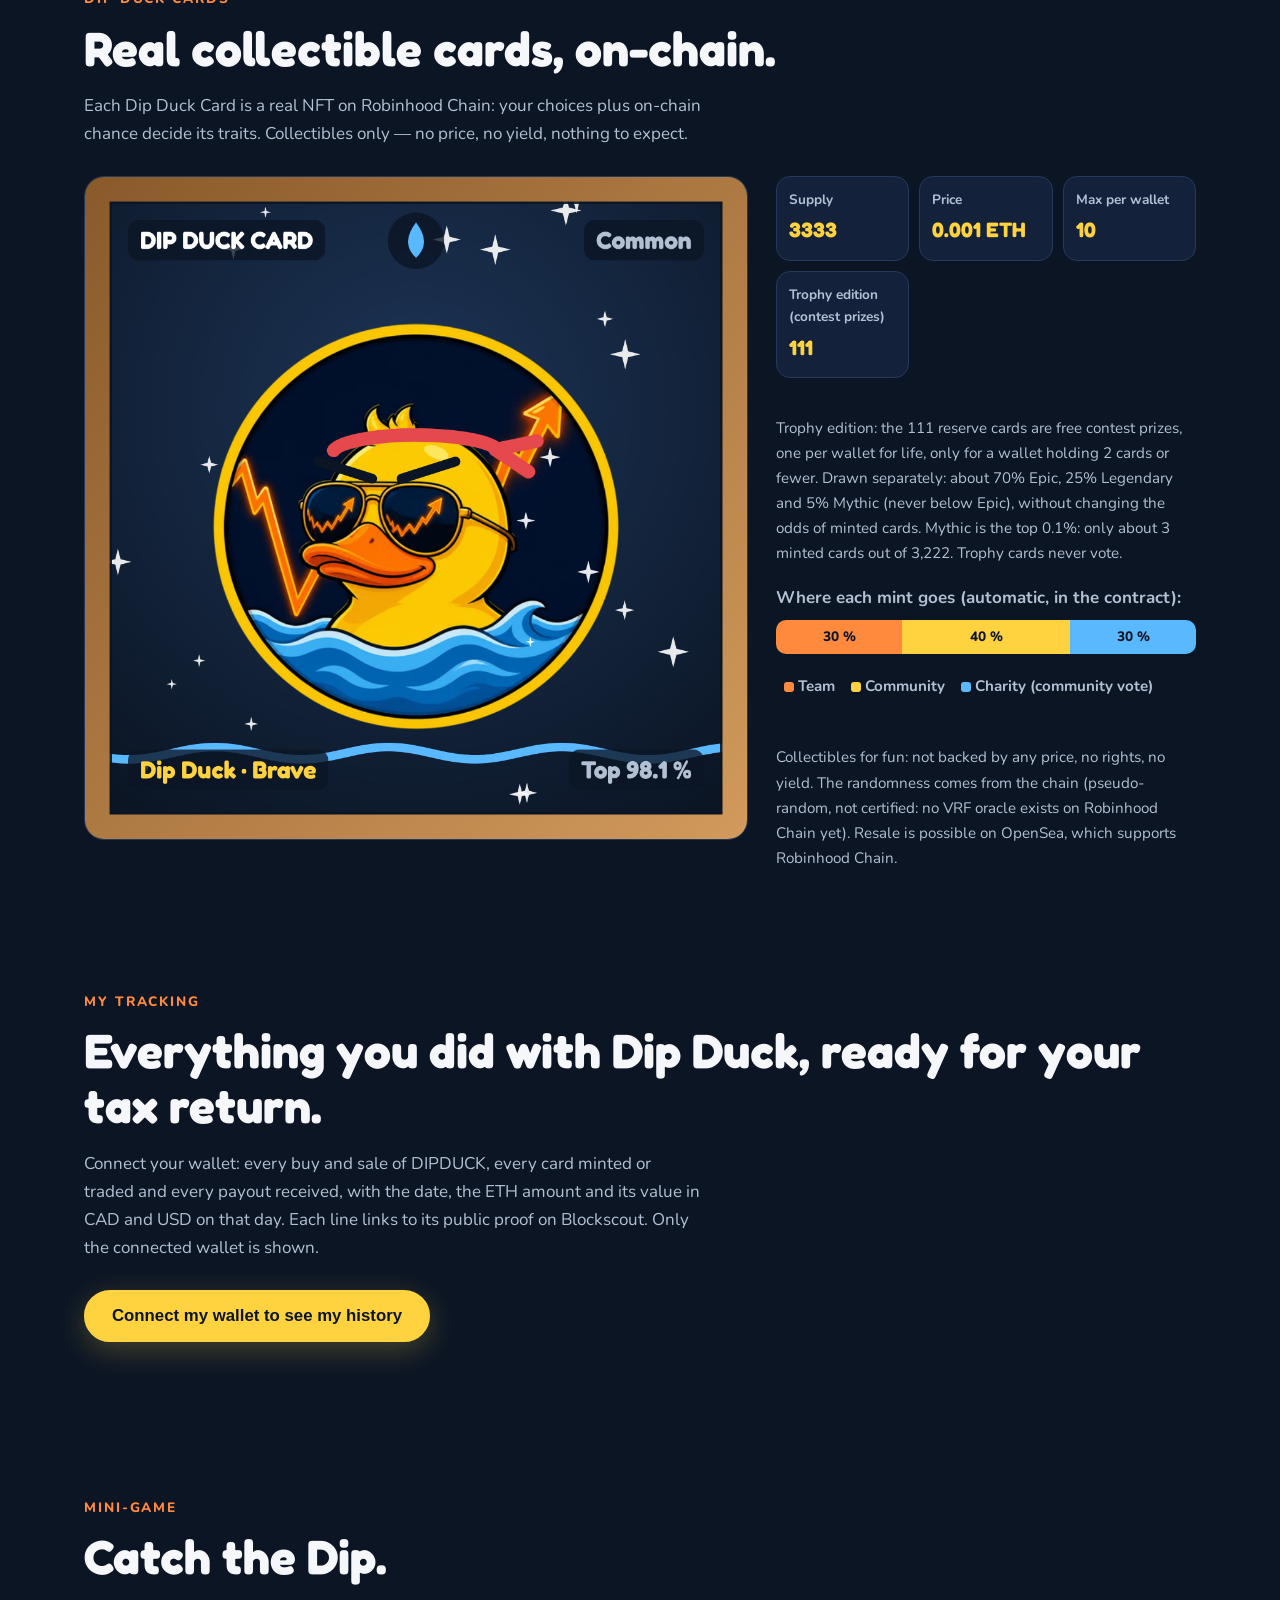
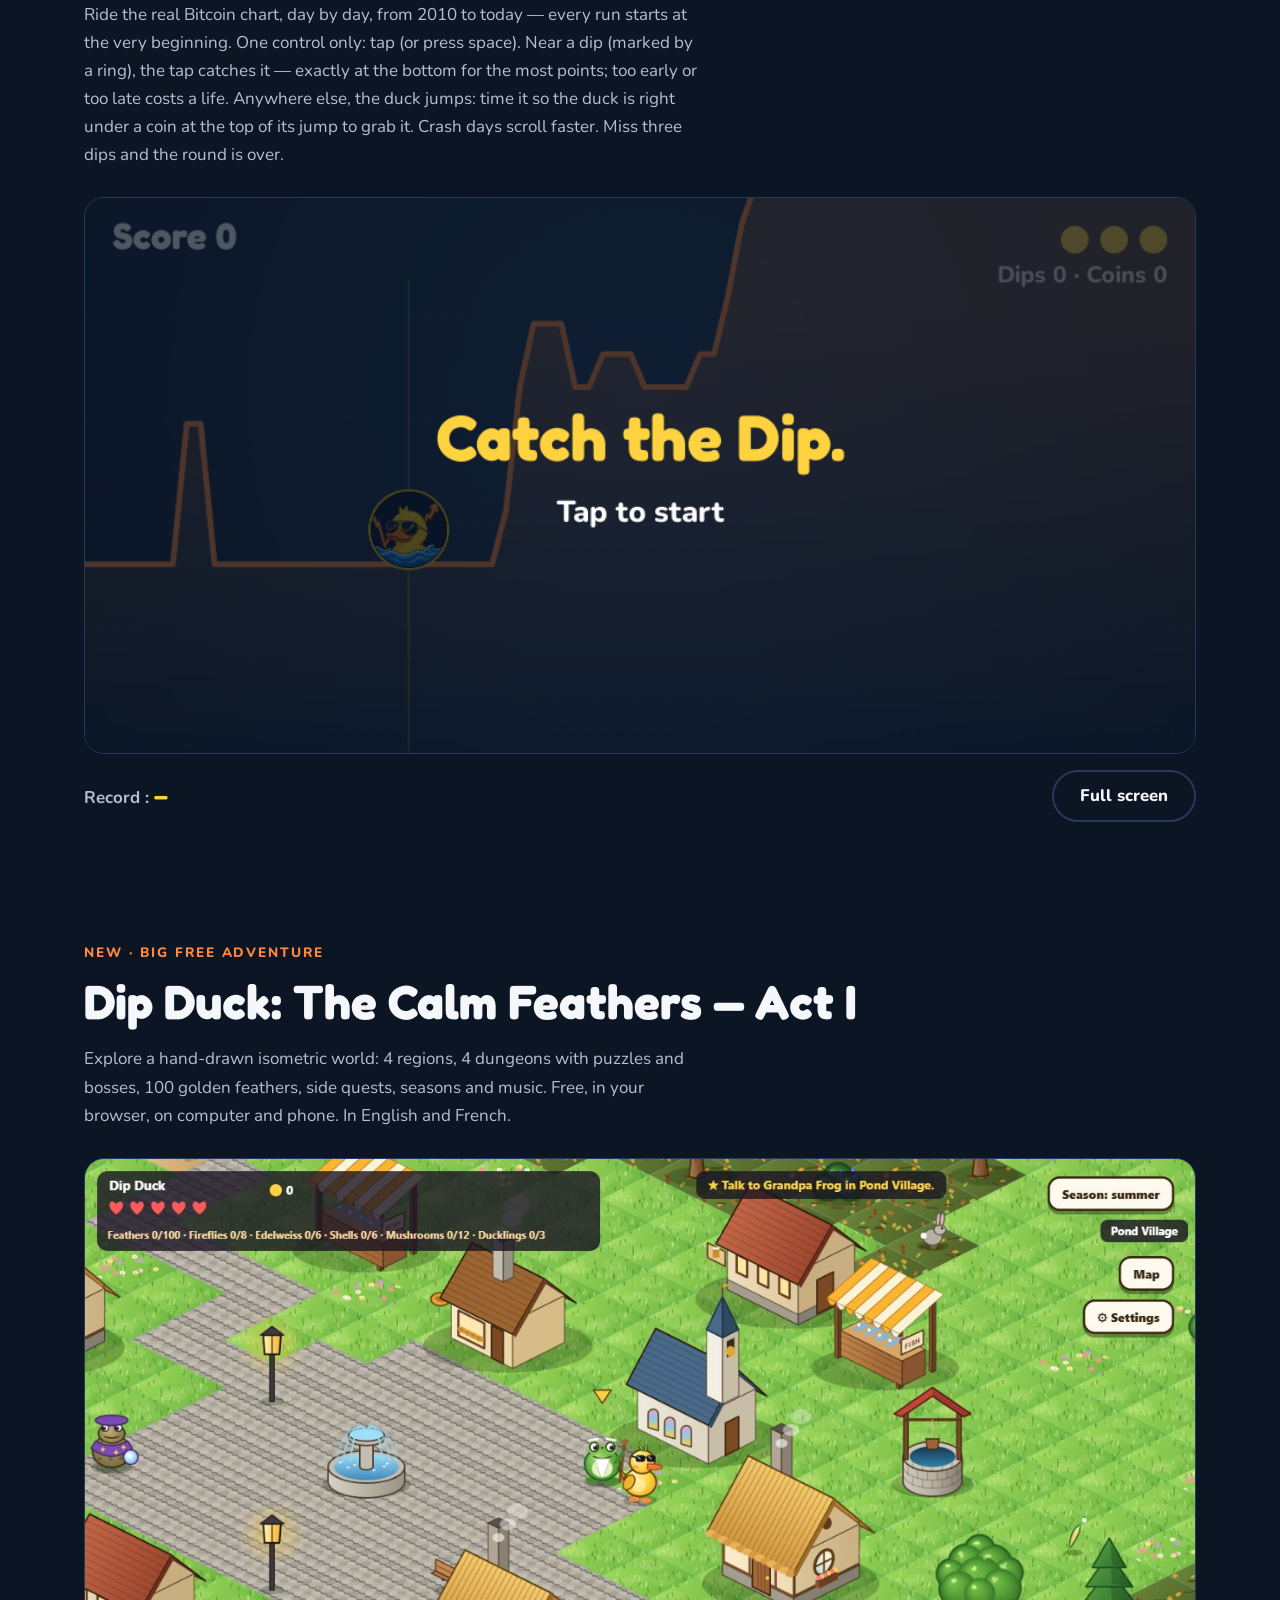
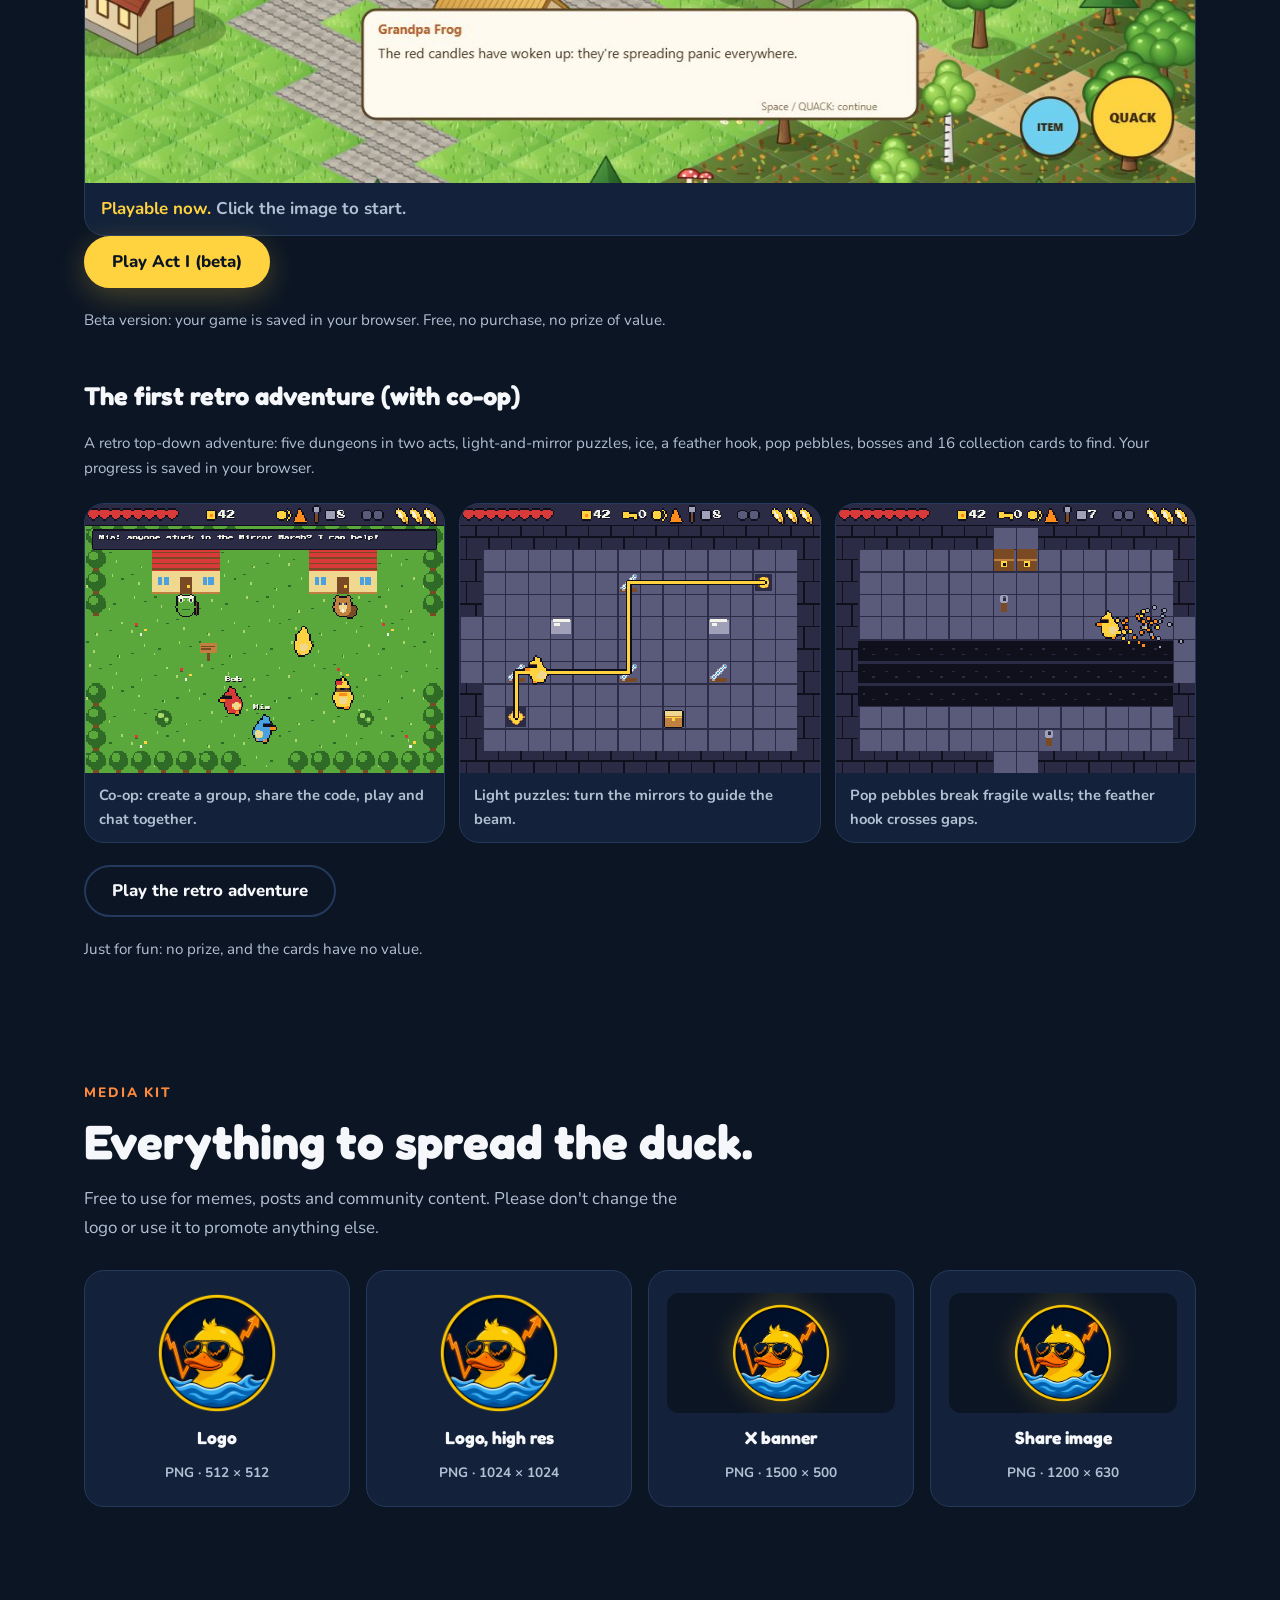
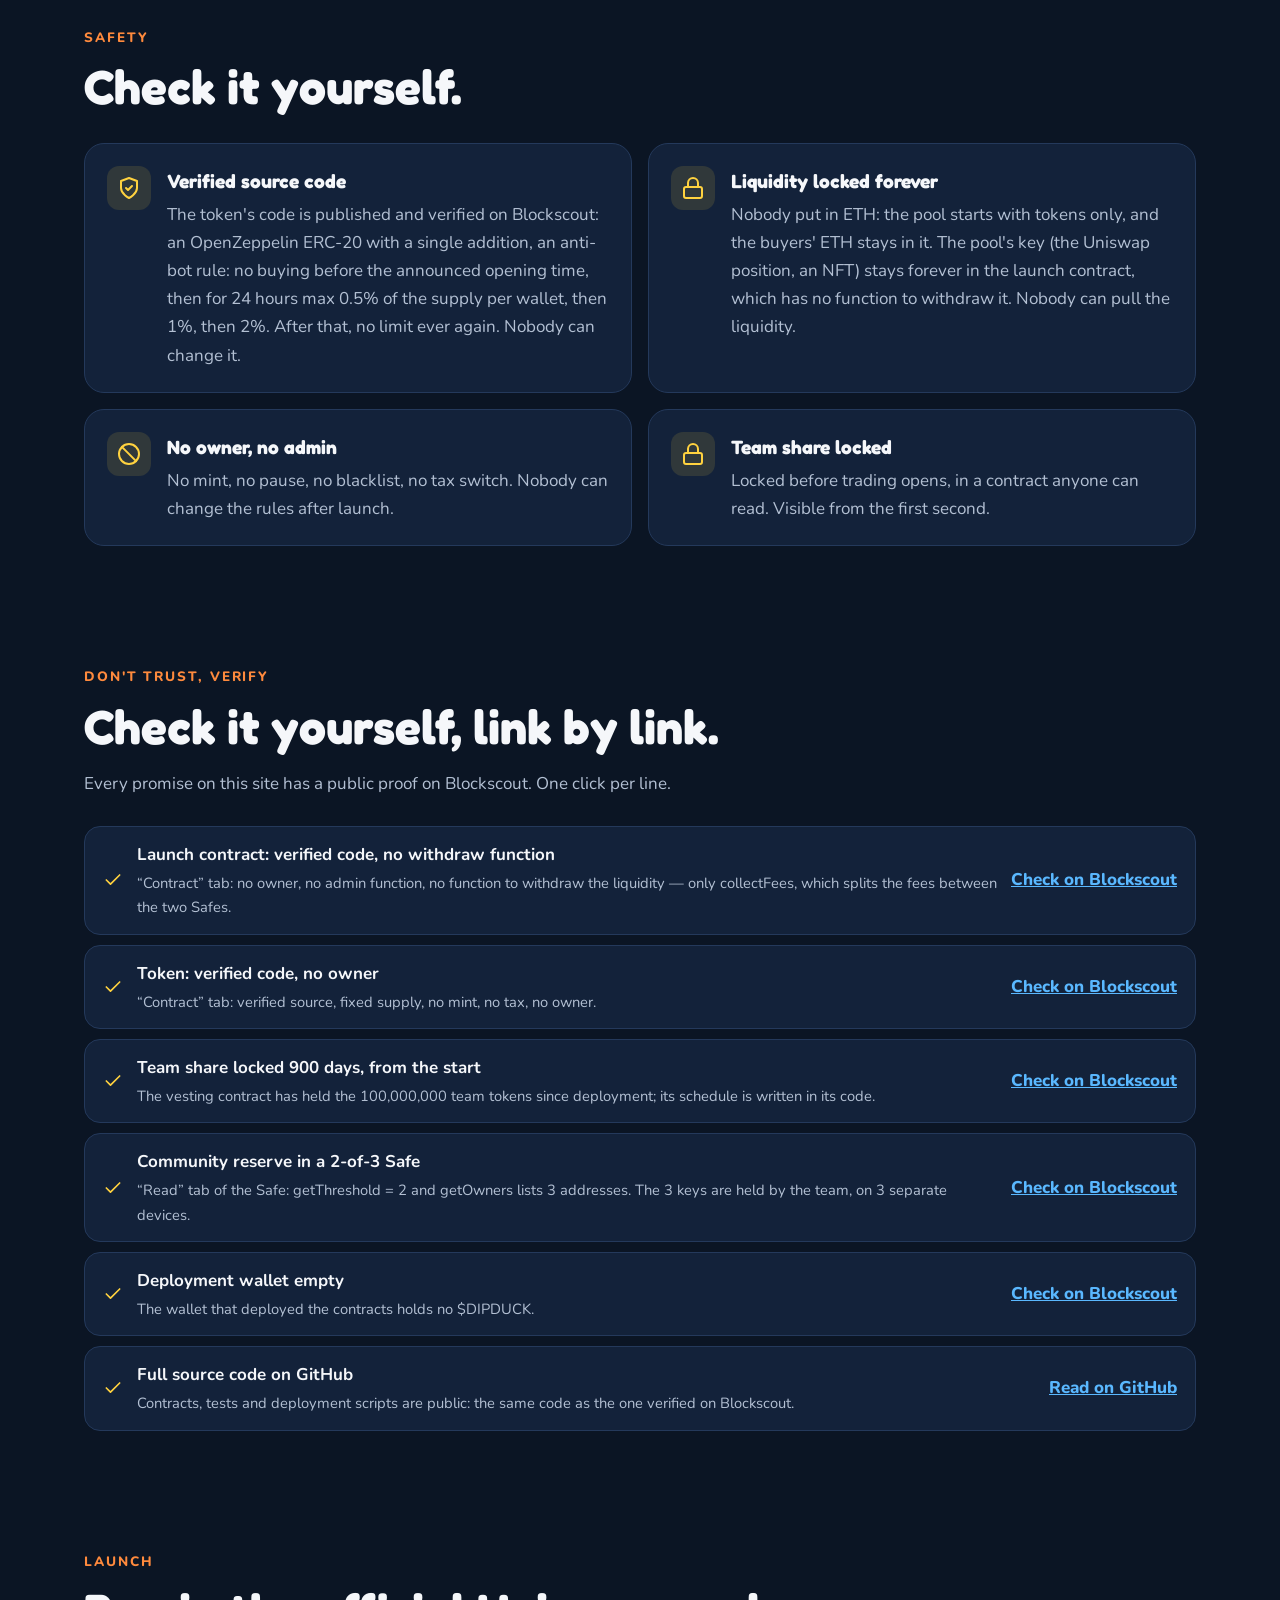
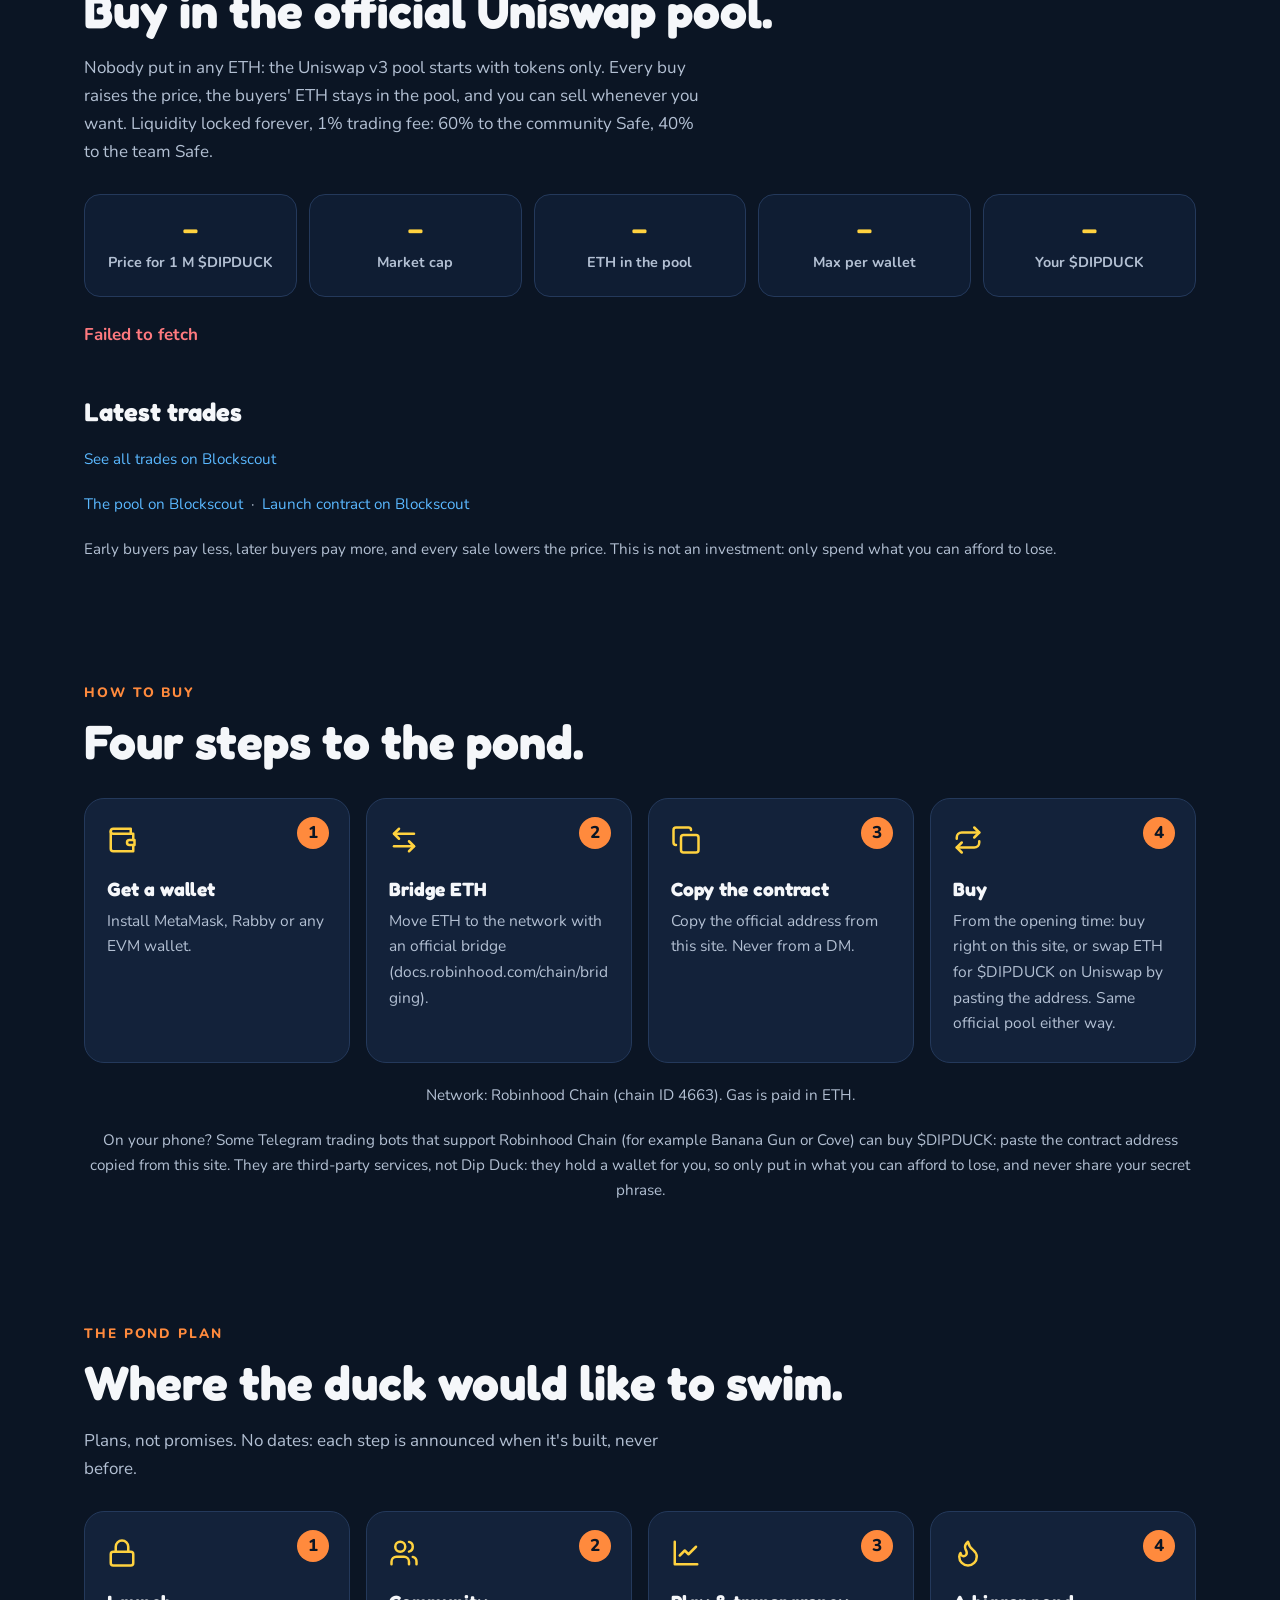
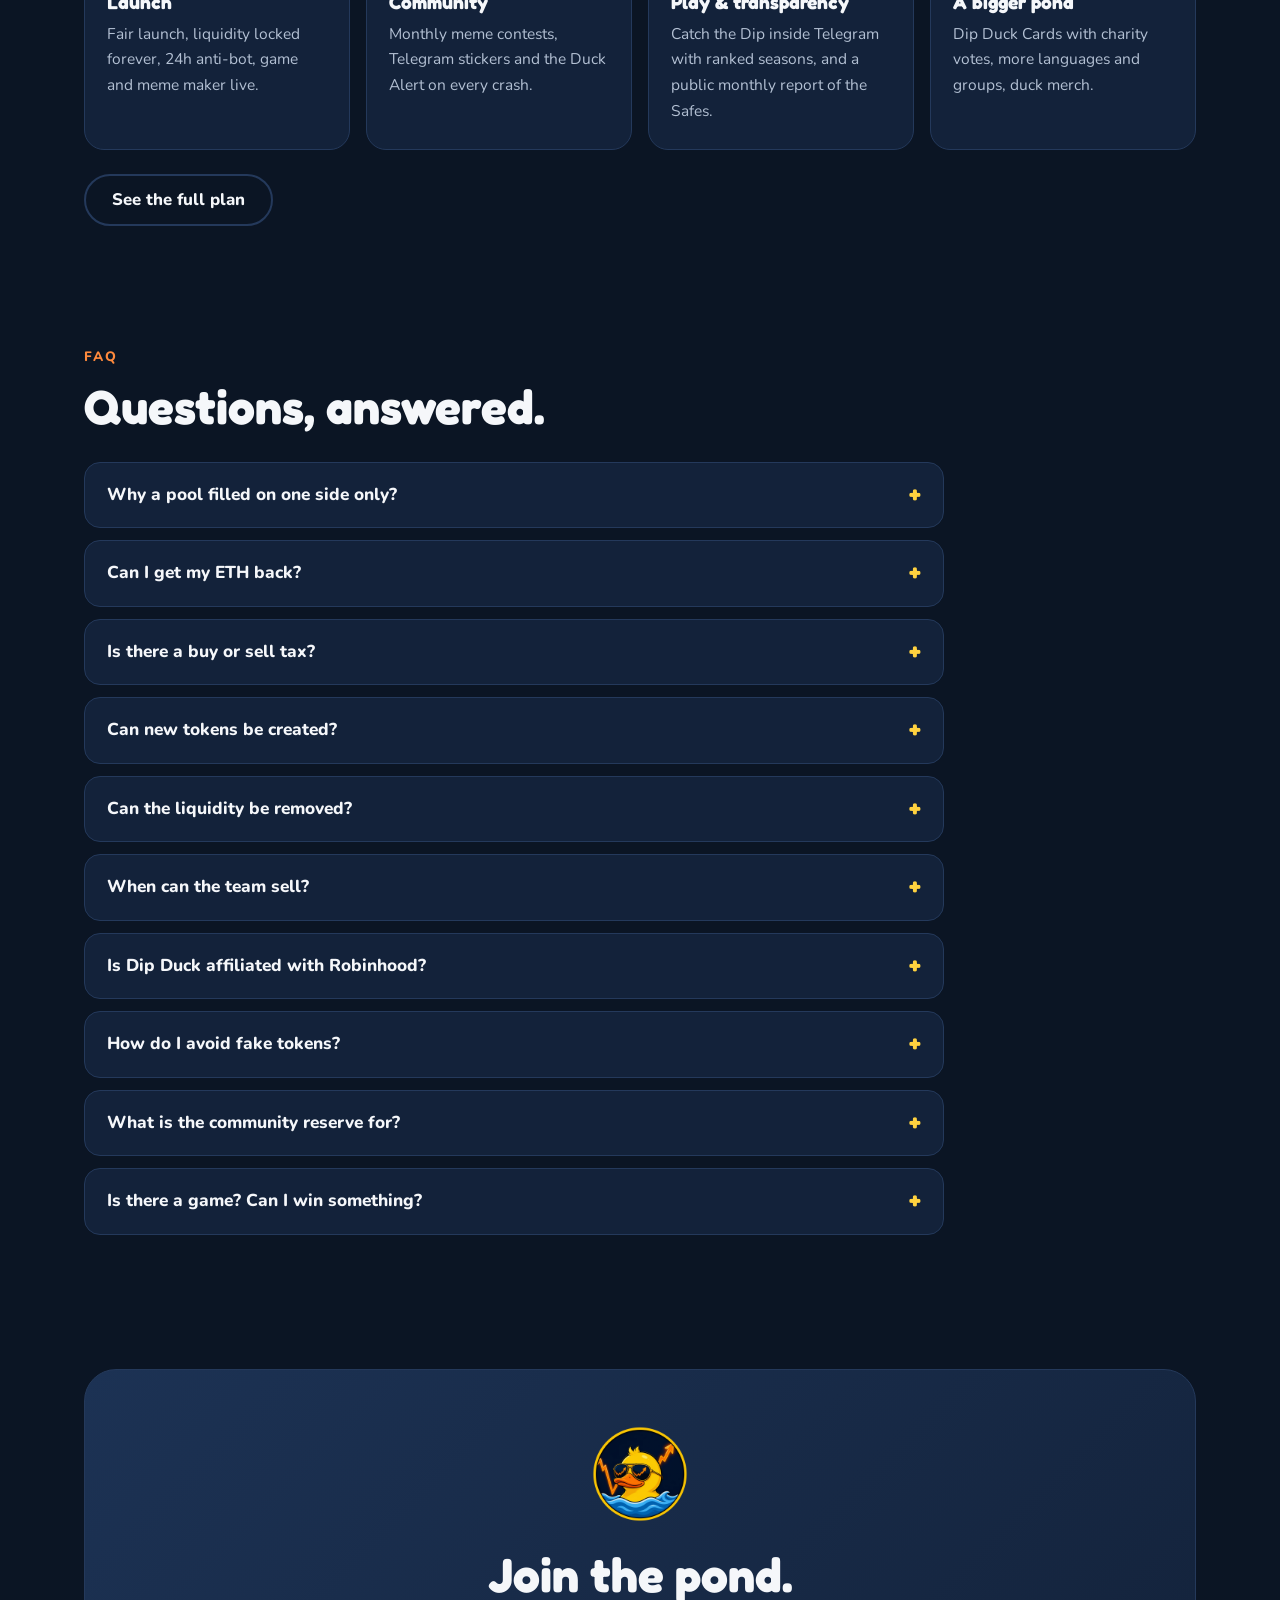
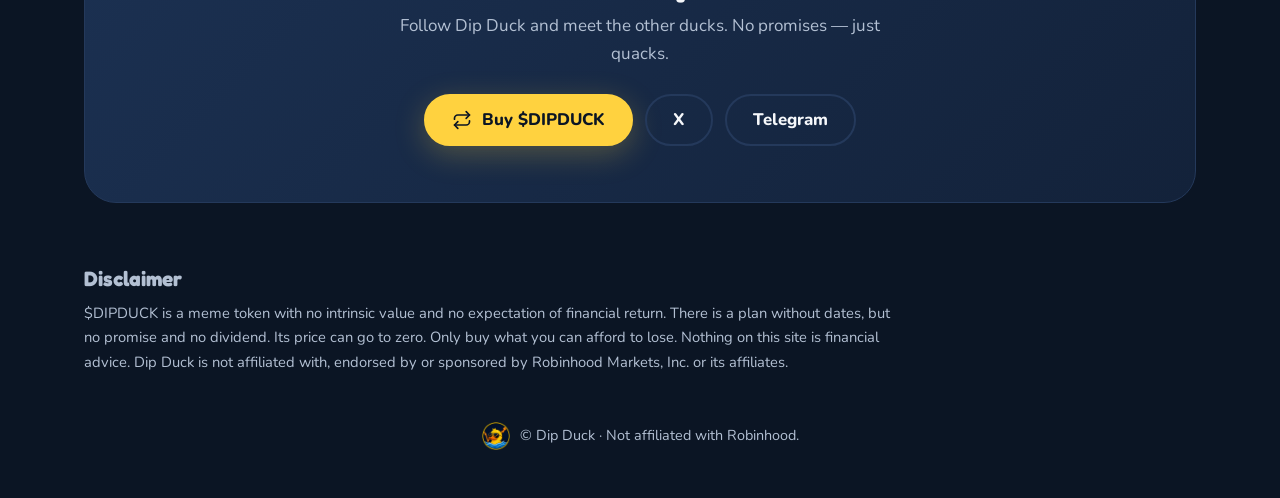
==== commit aad8c58e: "Accueil : section jeu refaite, le nouvel Acte I en premier, l'aventure rétro (coop) en dessous" ====
--- a/public/index.html
+++ b/public/index.html
@@ -461,23 +461,28 @@
 
     <!-- JEU D'AVENTURE -->
     <section id="adventure" class="section">
-      <p class="kicker" data-i18n="advKicker"></p>
-      <h2 data-i18n="advTitle"></h2>
-      <p class="section-lead" data-i18n="advLead"></p>
+      <p class="kicker" data-i18n="jeuKicker"></p>
+      <h2 data-i18n="jeuTitle"></h2>
+      <p class="section-lead" data-i18n="jeuLead"></p>
       <a class="adv-feature" href="jeu/" target="_blank" rel="noopener">
         <img src="jeu-acte1.jpg?v=1" alt="Dip Duck: The Calm Feathers, Act I: Dip Duck talks to Grandpa Frog in the isometric Pond Village" width="1280" height="720" loading="lazy">
         <span class="adv-feature-cap"><strong data-i18n="advFeatureTitle"></strong> <span data-i18n="advFeatureCap"></span></span>
       </a>
+      <div class="actions">
+        <a class="btn primary" href="jeu/" target="_blank" rel="noopener"><span data-i18n="jeuPlay"></span></a>
+      </div>
+      <p class="hint" data-i18n="jeuNote"></p>
+
+      <h3 class="sub" data-i18n="advOldTitle"></h3>
+      <p class="hint" data-i18n="advLead"></p>
       <div class="adv-gallery">
         <figure><img src="adventure-coop.png?v=1" alt="Co-op: three ducks in the village, with a chat message" width="768" height="576" loading="lazy"><figcaption data-i18n="advShotCoop"></figcaption></figure>
         <figure><img src="adventure-light.png?v=1" alt="Light puzzle: a beam bounces on mirrors to reach the crystal" width="768" height="576" loading="lazy"><figcaption data-i18n="advShotLight"></figcaption></figure>
         <figure><img src="adventure-pebble.png?v=1" alt="A pop pebble breaks a fragile wall next to deep pits" width="768" height="576" loading="lazy"><figcaption data-i18n="advShotPebble"></figcaption></figure>
       </div>
       <div class="actions">
-        <a class="btn primary" href="adventure.html" target="_blank" rel="noopener"><span id="adv-play" data-i18n="advPlay"></span></a>
-        <a class="btn ghost" href="jeu/" target="_blank" rel="noopener"><span data-i18n="advBeta"></span></a>
-      </div>
-      <p class="hint" data-i18n="advBetaNote"></p>
+        <a class="btn ghost" href="adventure.html" target="_blank" rel="noopener"><span id="adv-play" data-i18n="advPlay"></span></a>
+      </div>
       <p class="hint" data-i18n="advNote"></p>
     </section>
 
@@ -687,7 +692,7 @@
     <p>© Dip Duck · <span data-i18n="footer"></span></p>
   </footer>
 
-  <script src="i18n.js?v=20261116b"></script>
+  <script src="i18n.js?v=20261116c"></script>
   <script src="canvas-art.js?v=20261030b"></script>
   <script src="app.js?v=20261114a"></script>
   <script src="lang-menu.js?v=20261103a"></script>
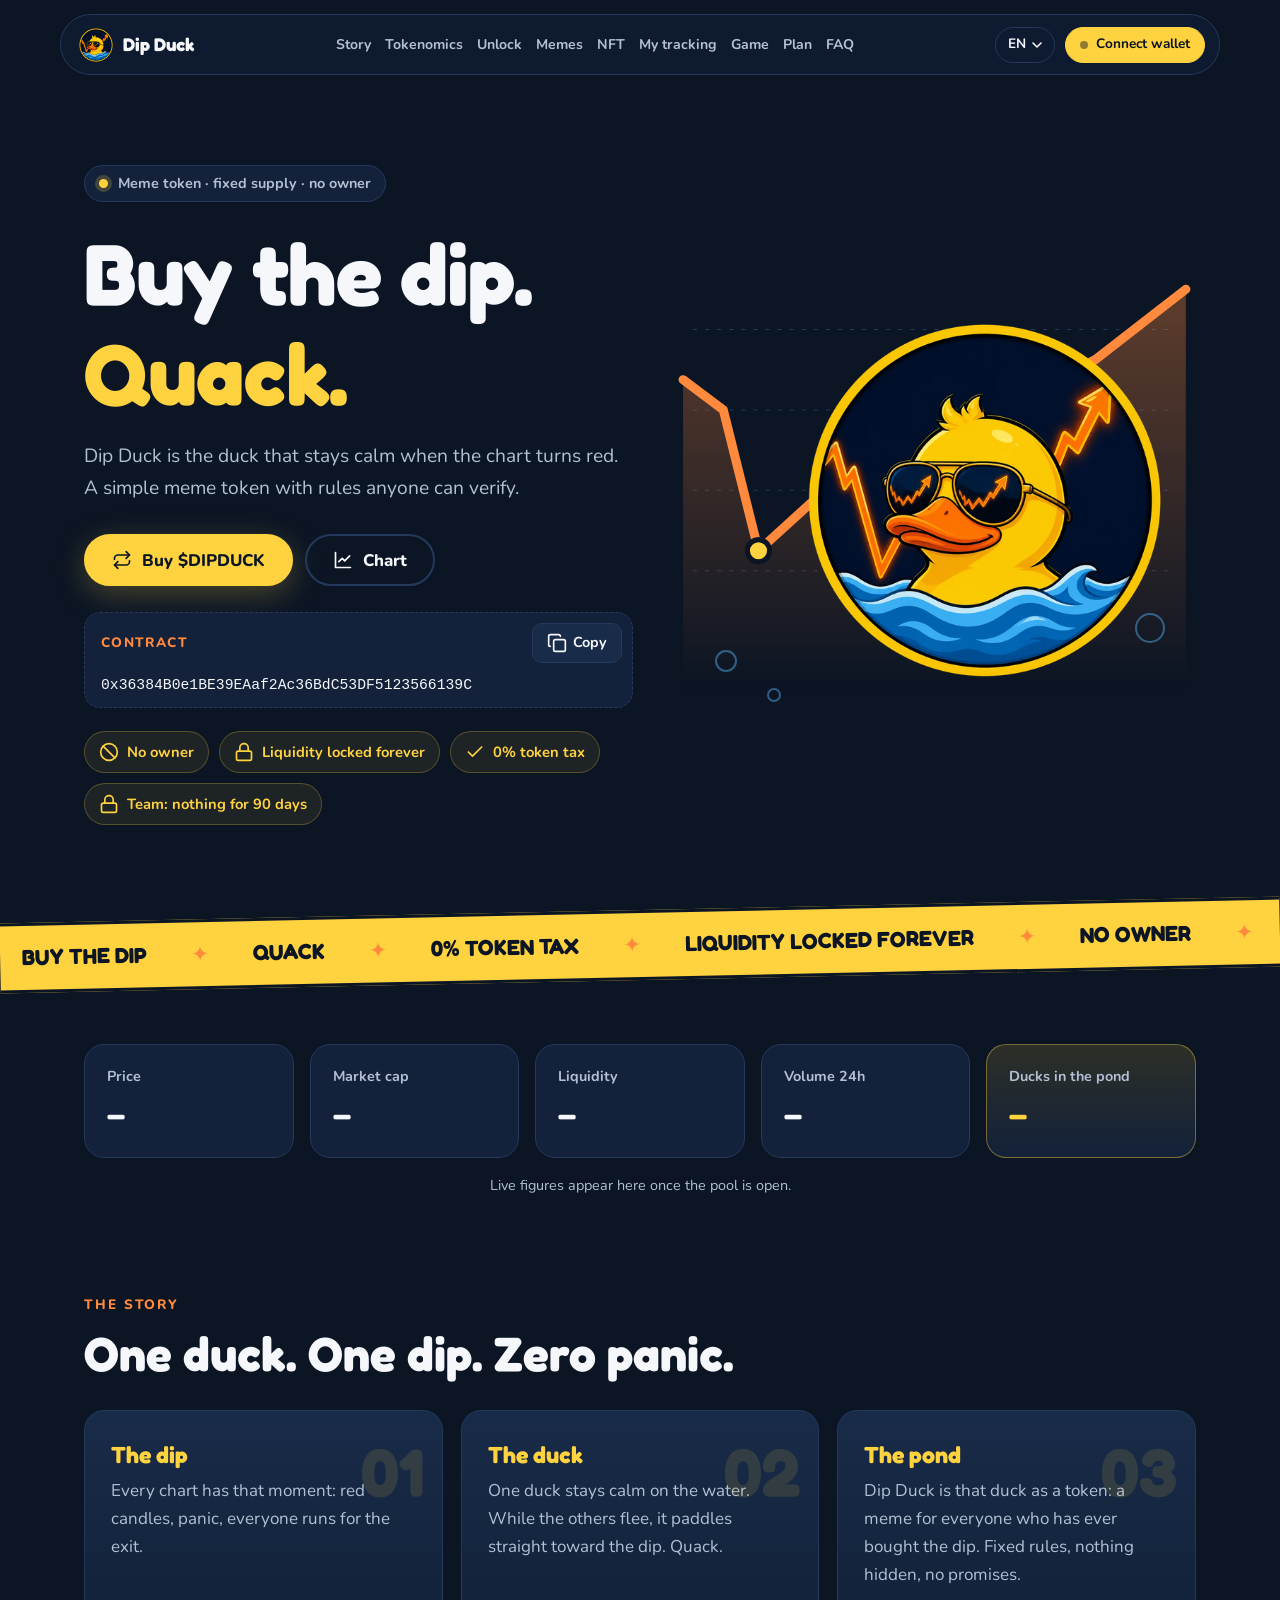
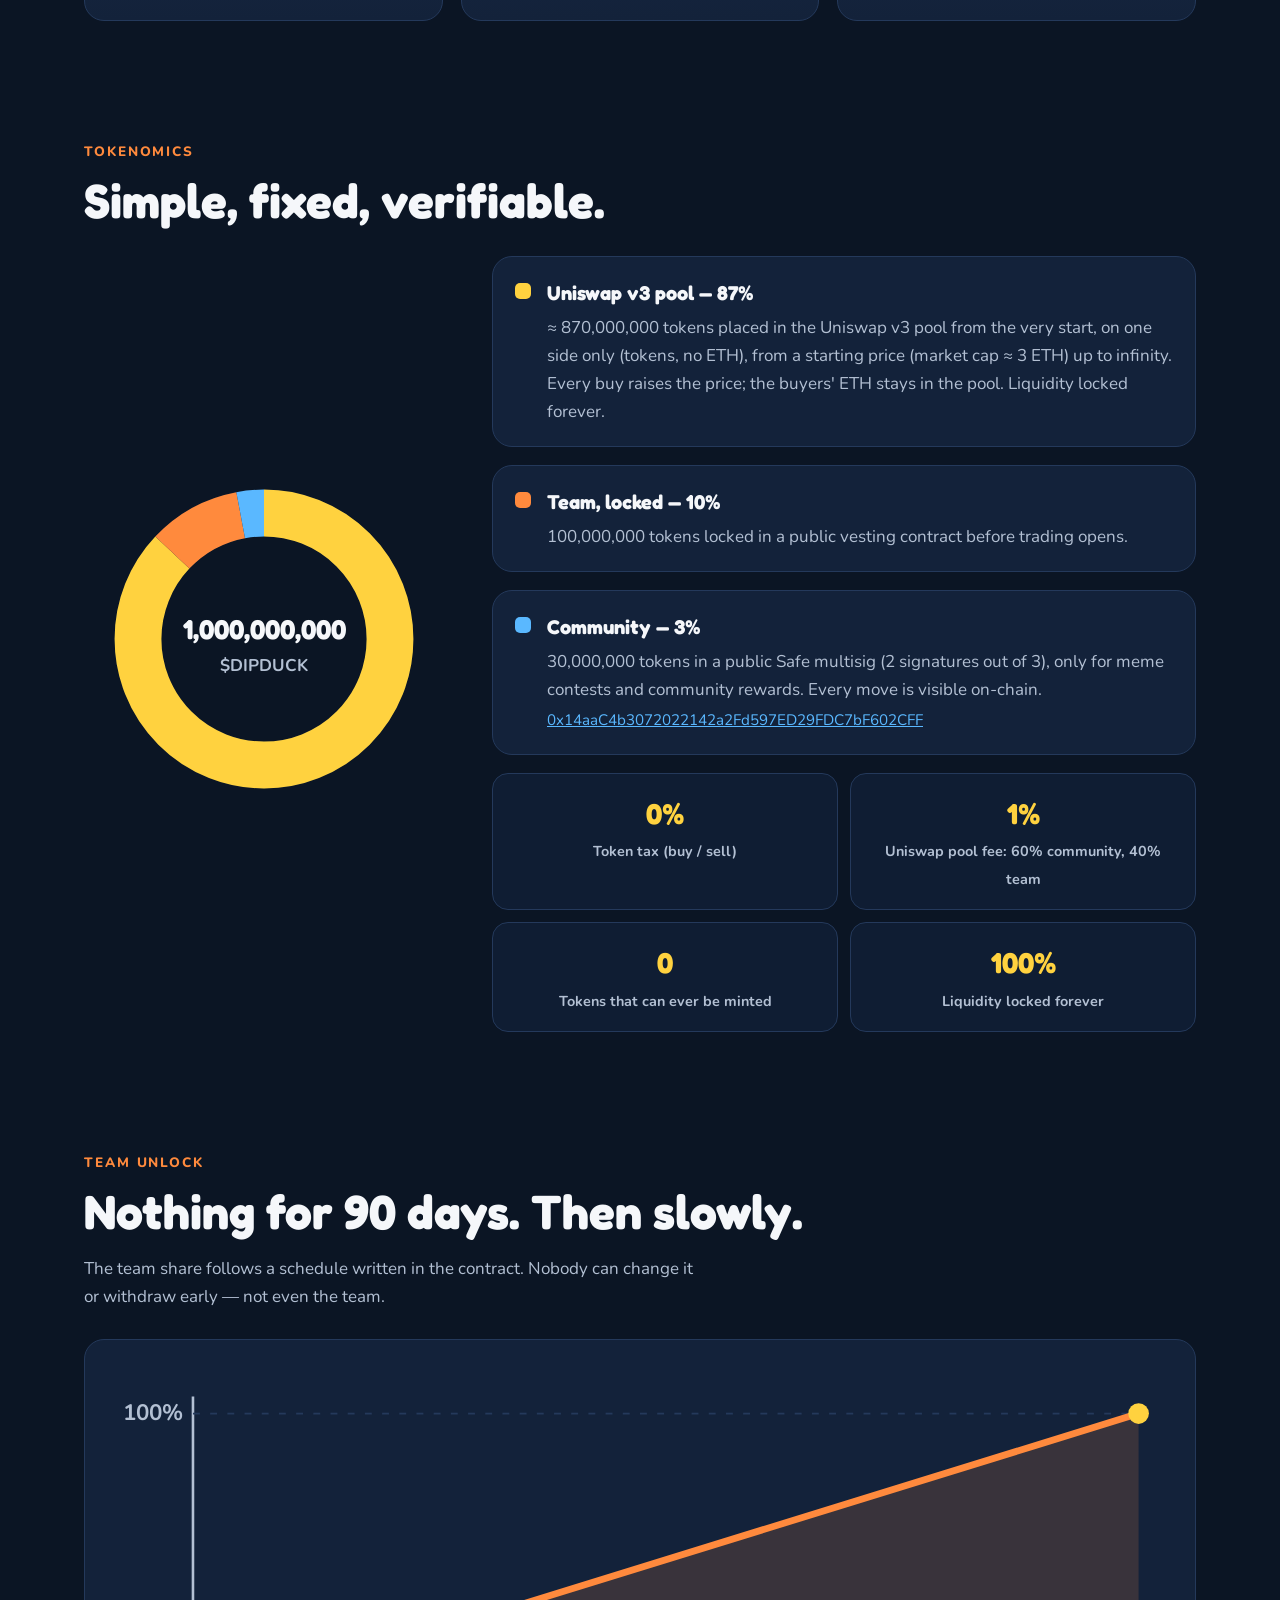
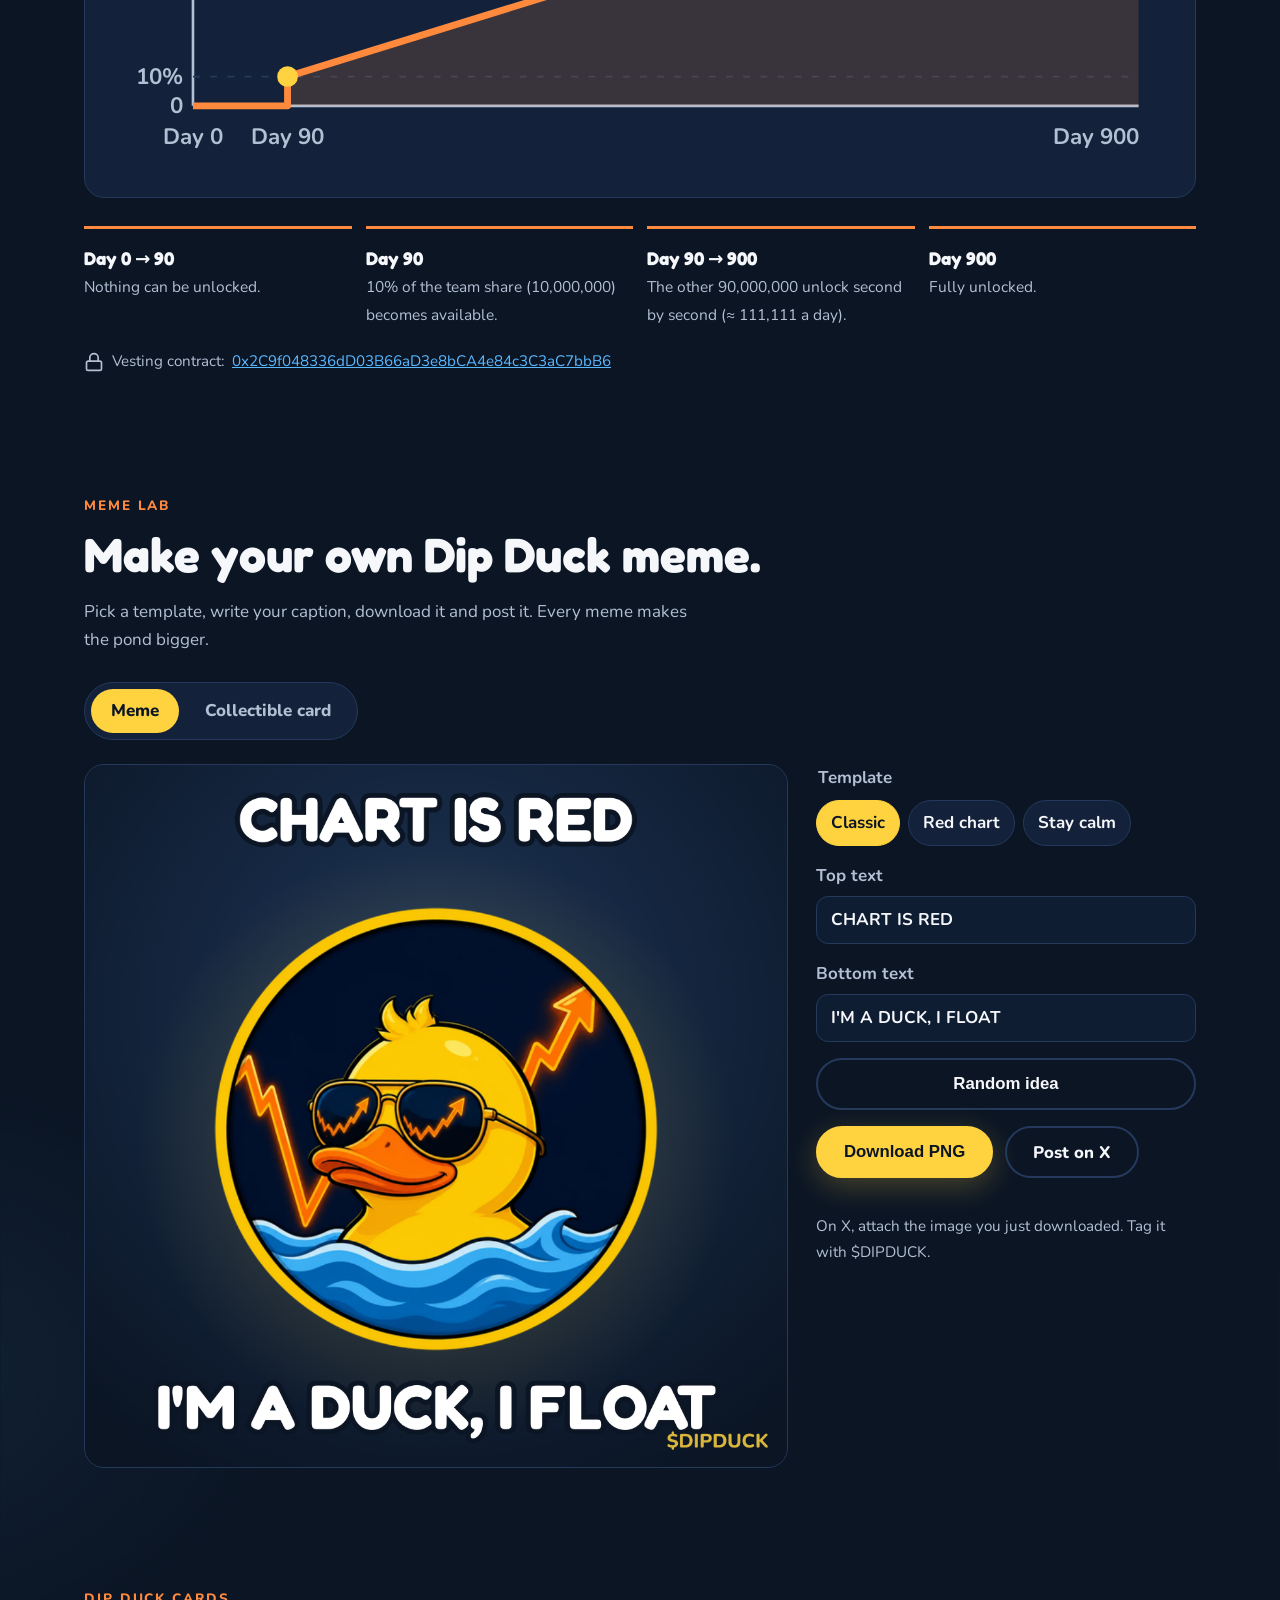
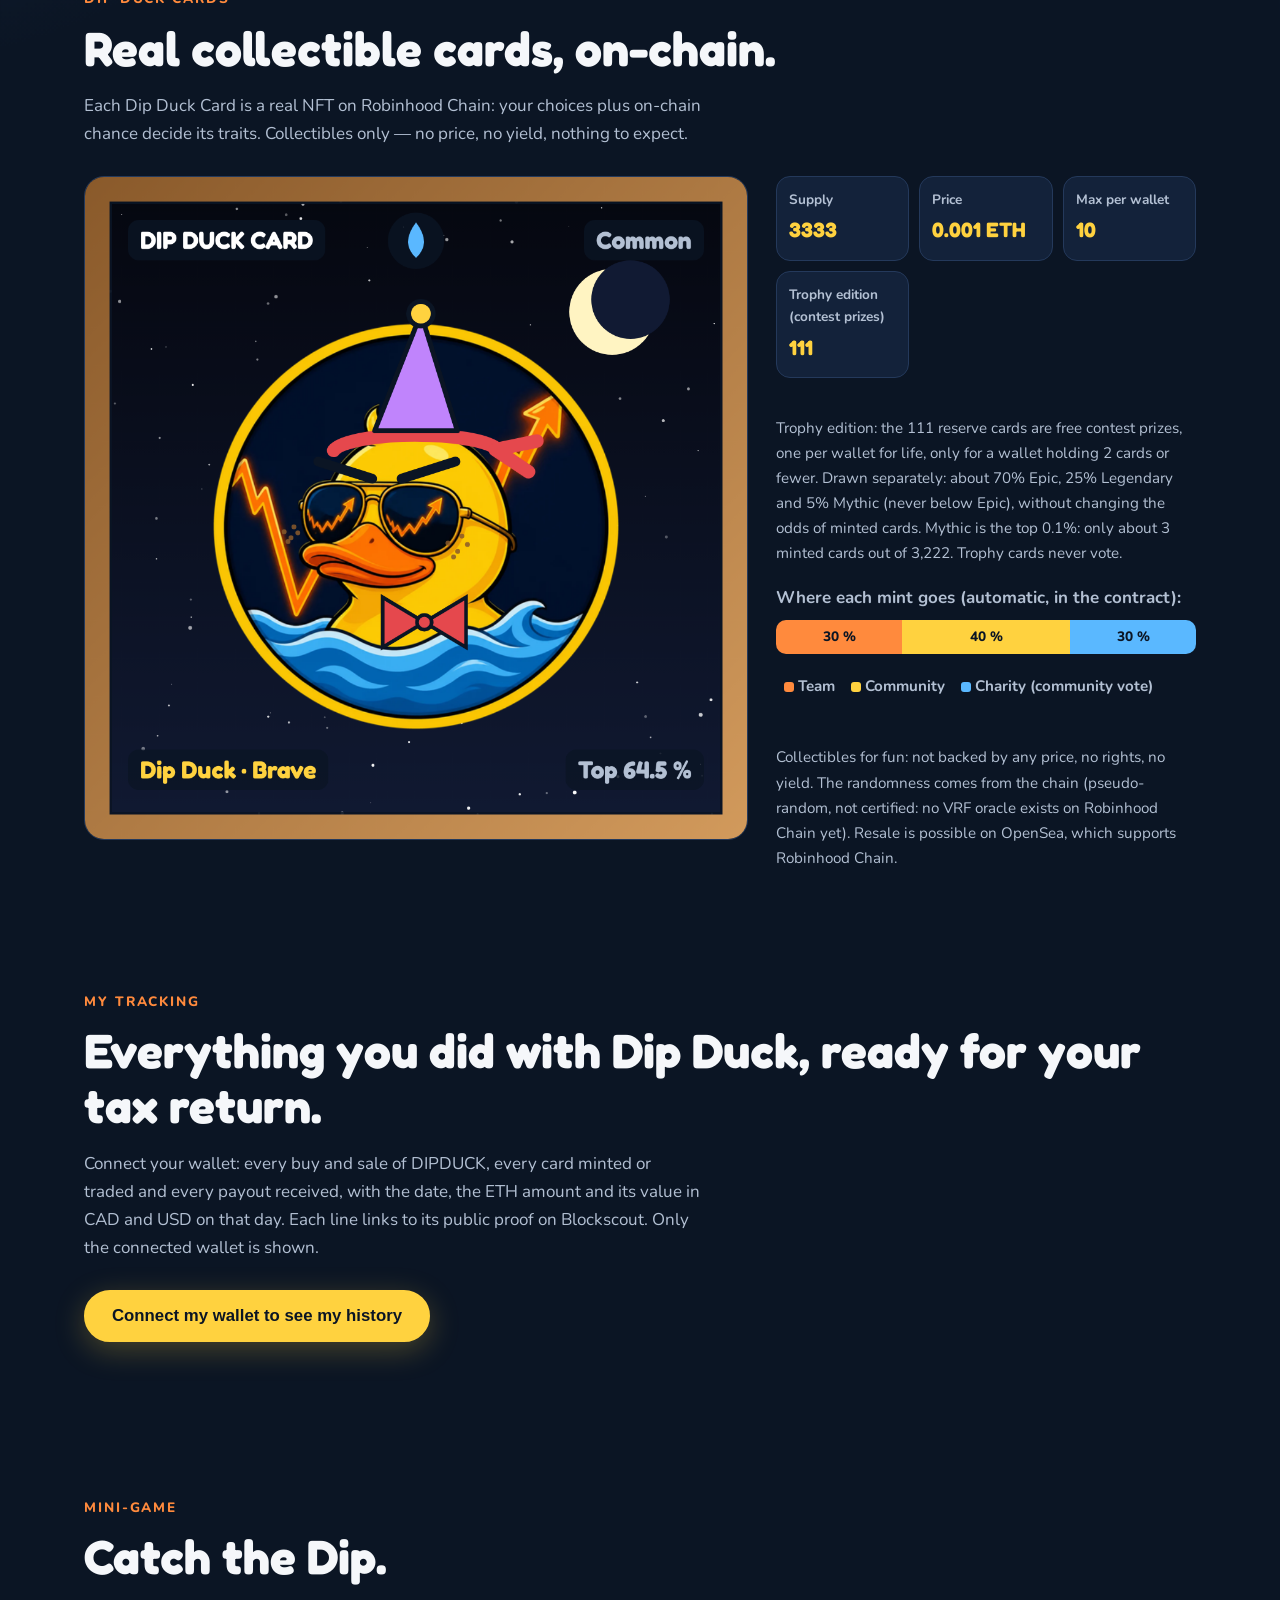
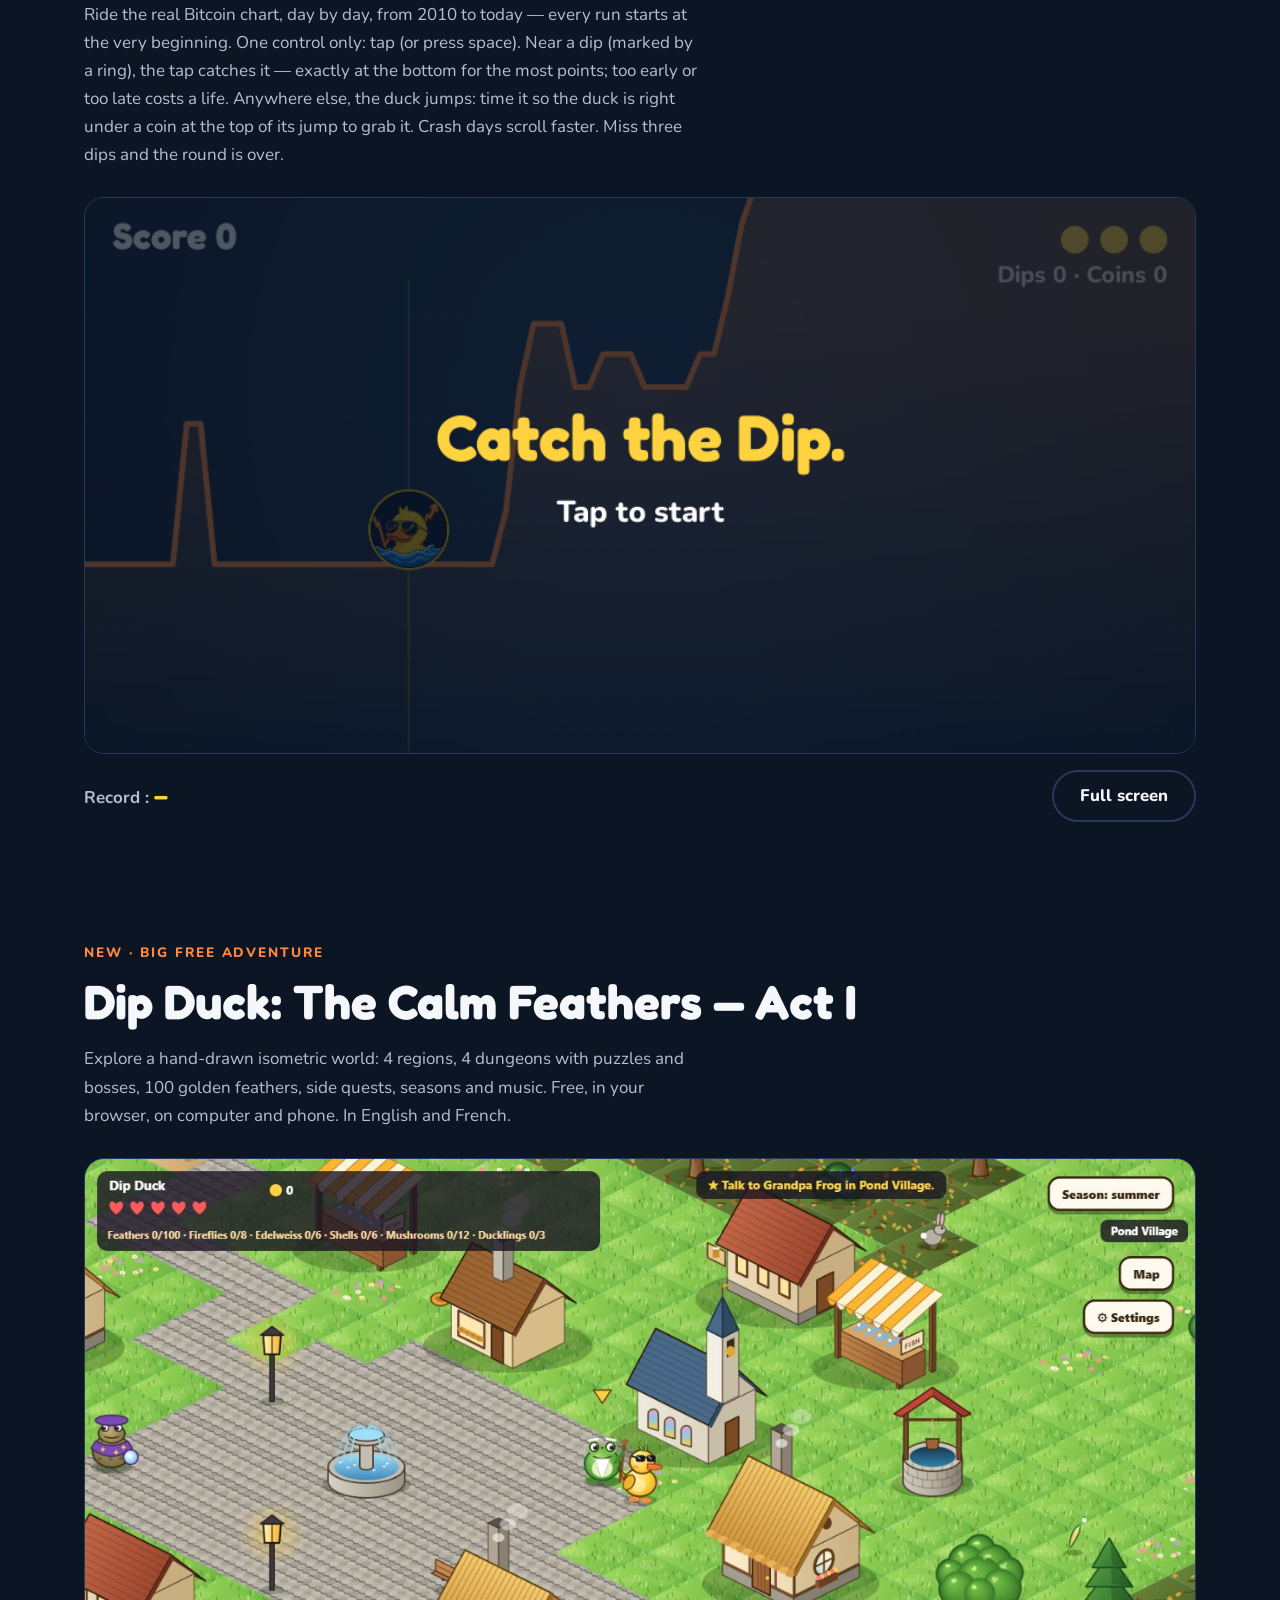
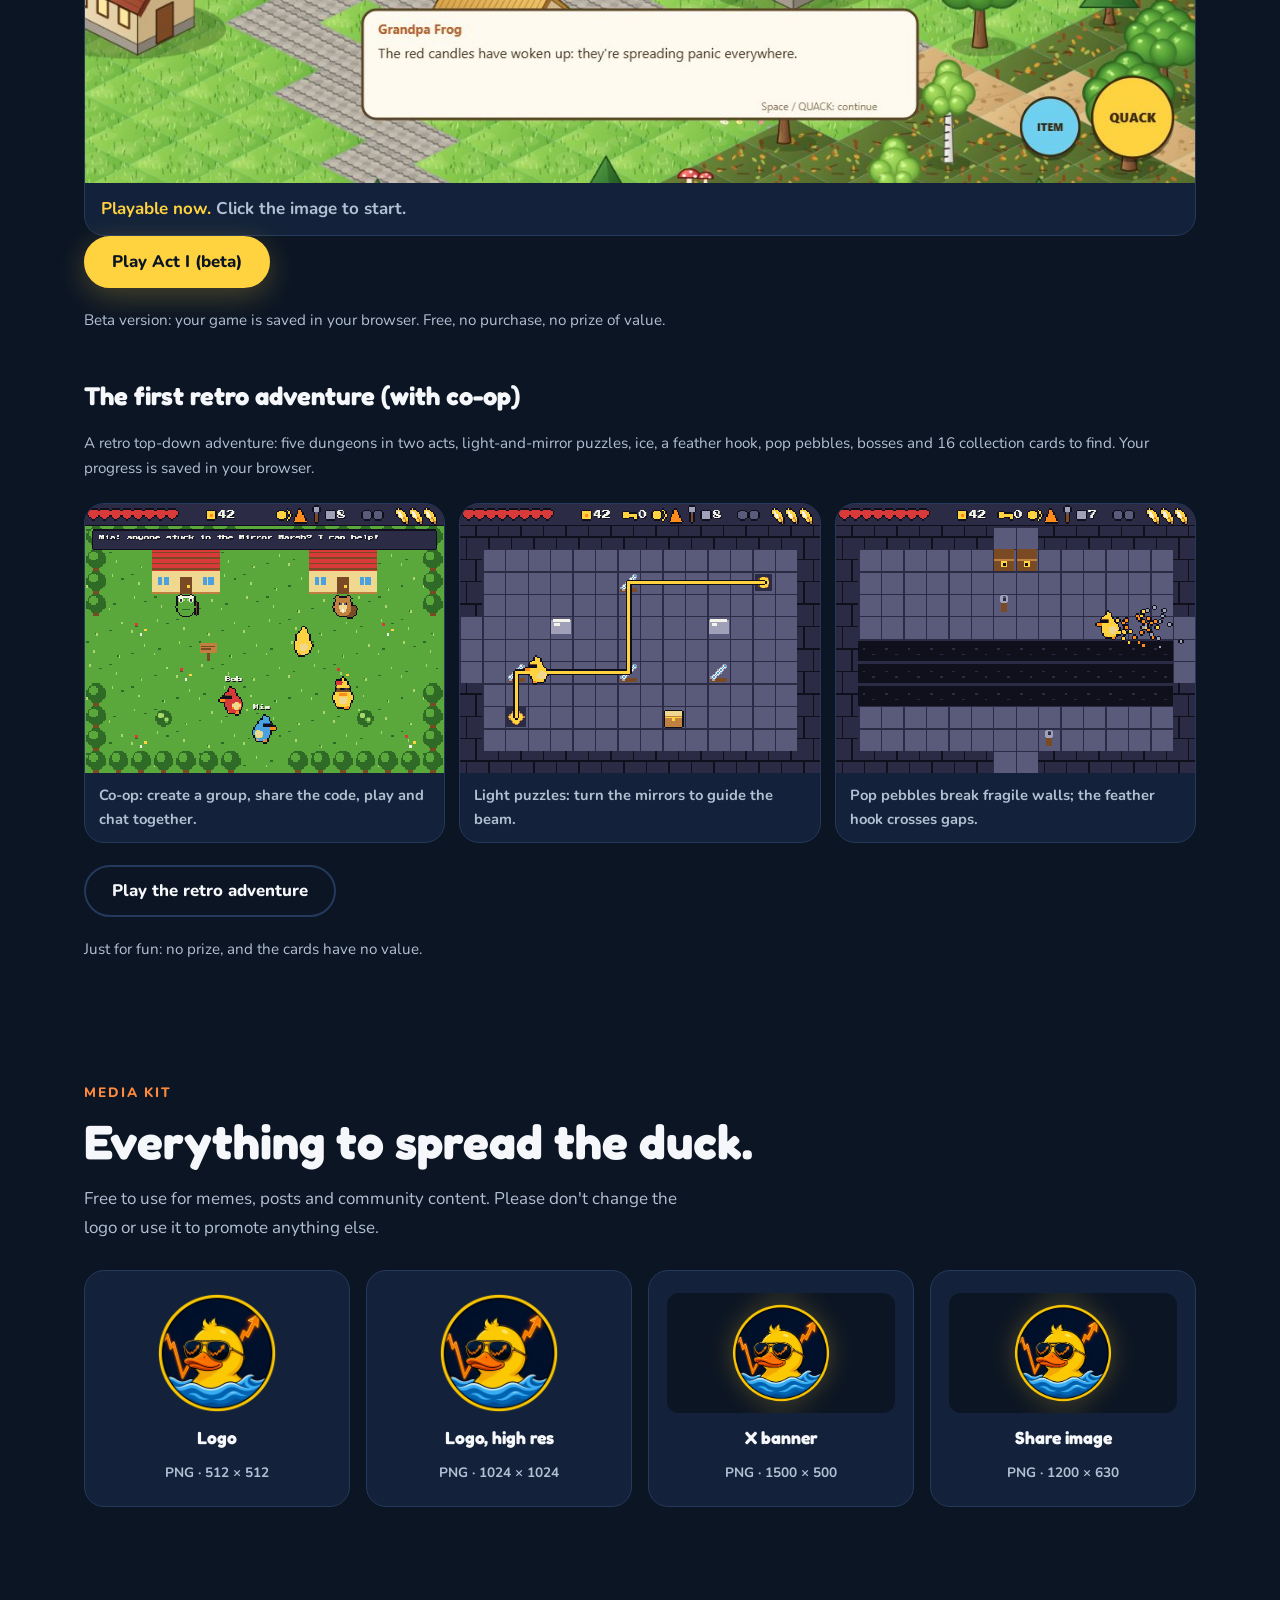
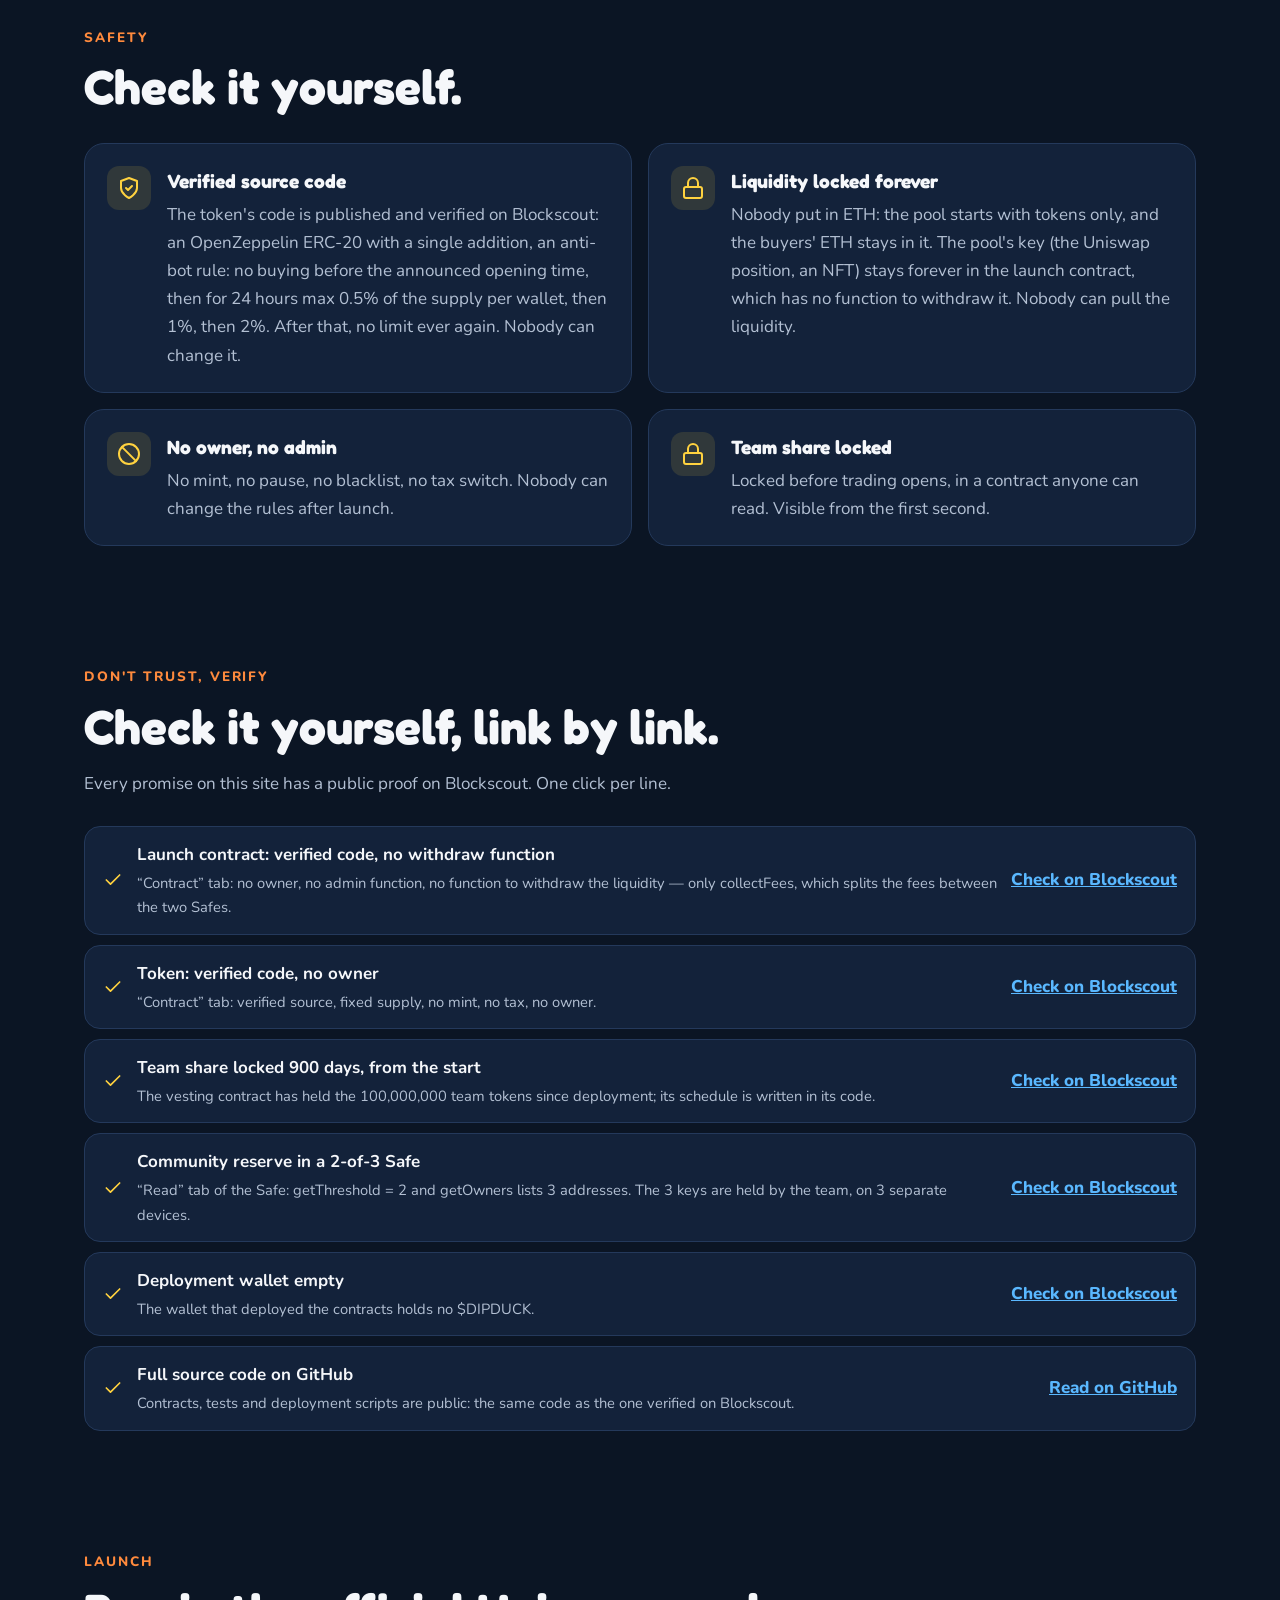
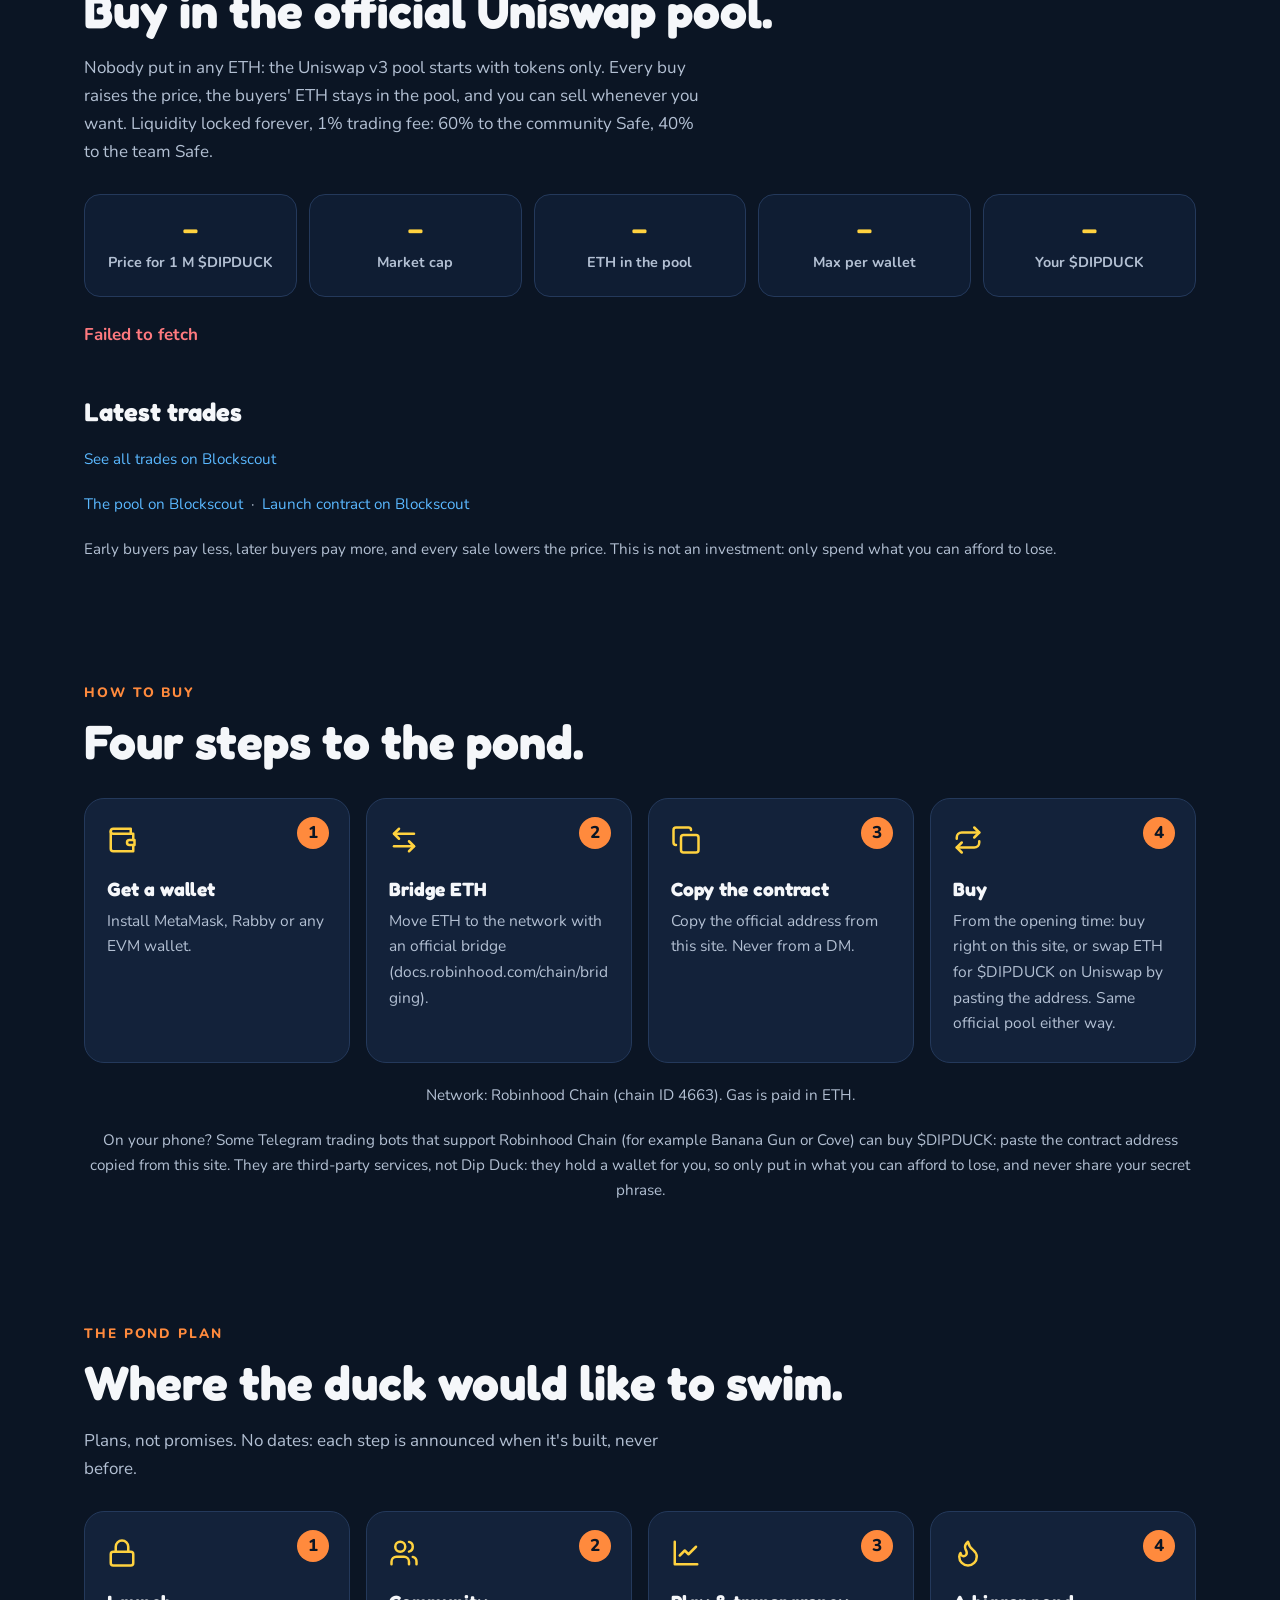
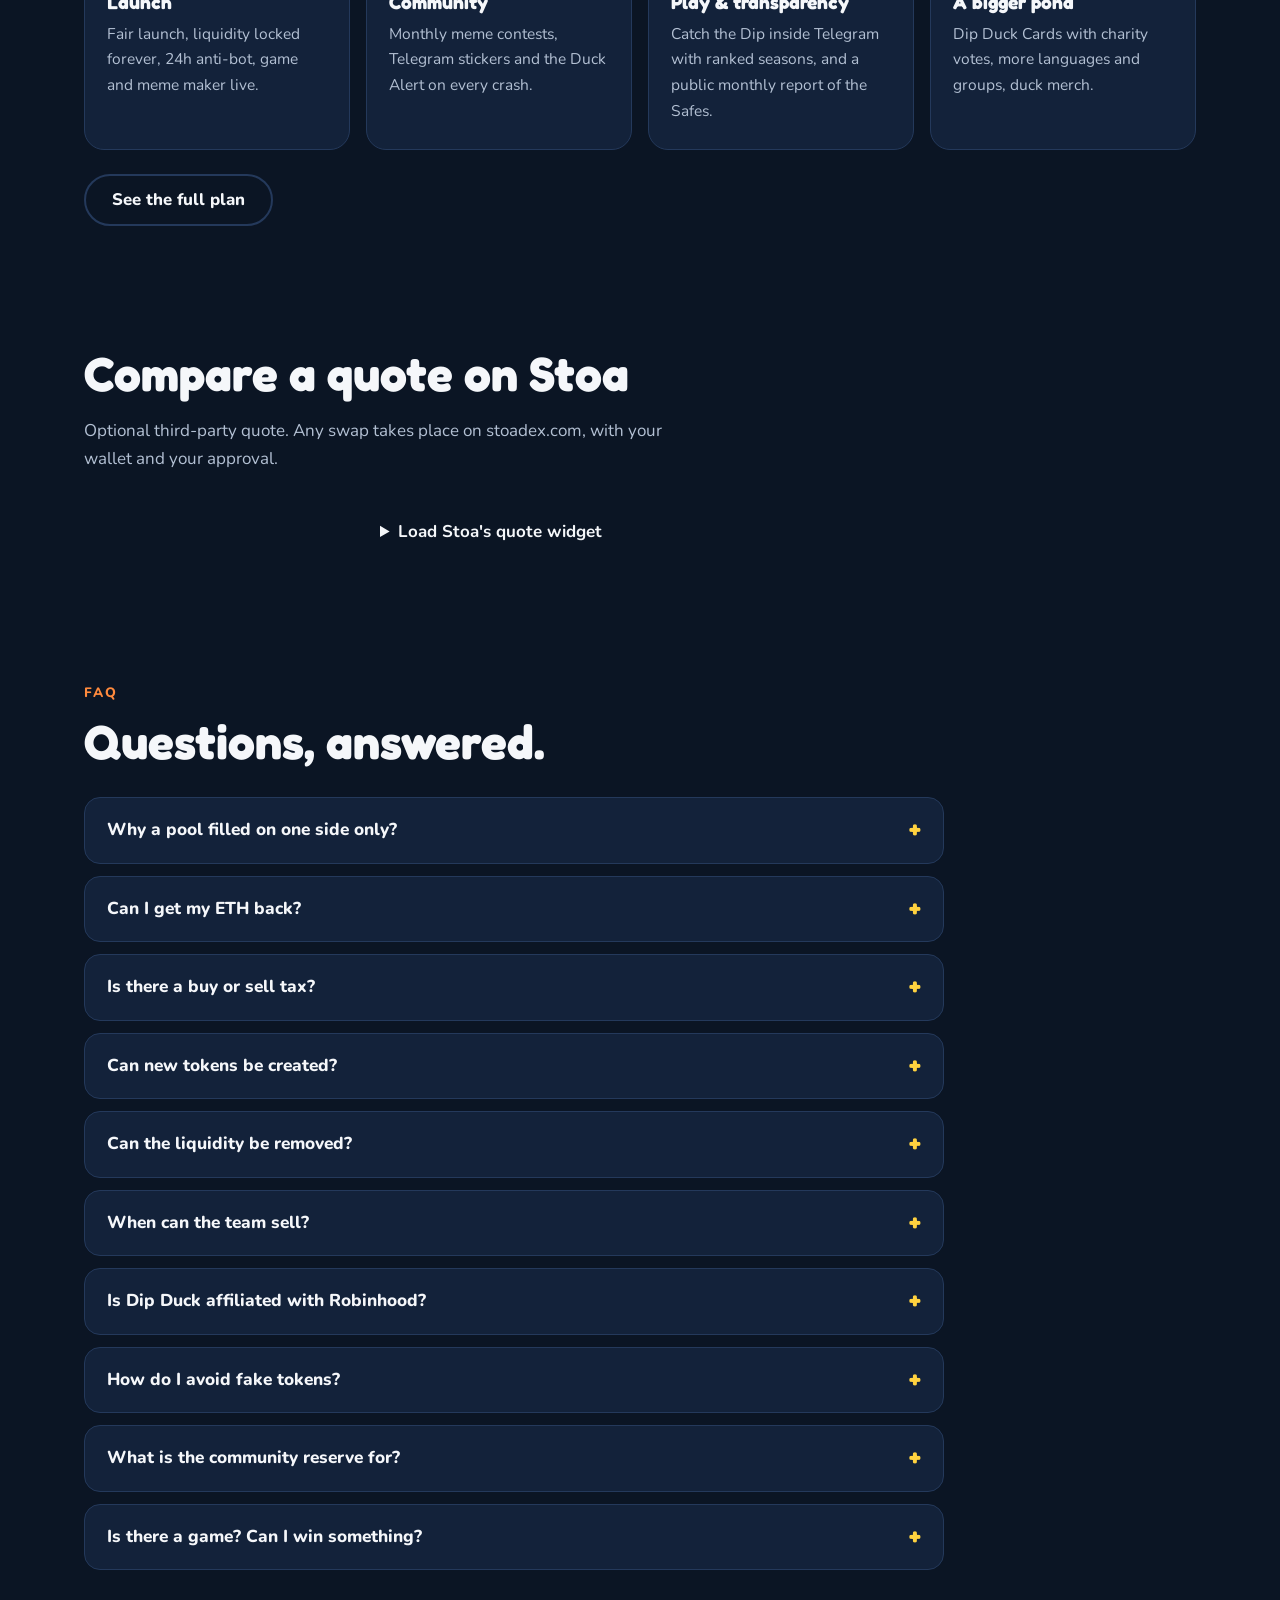
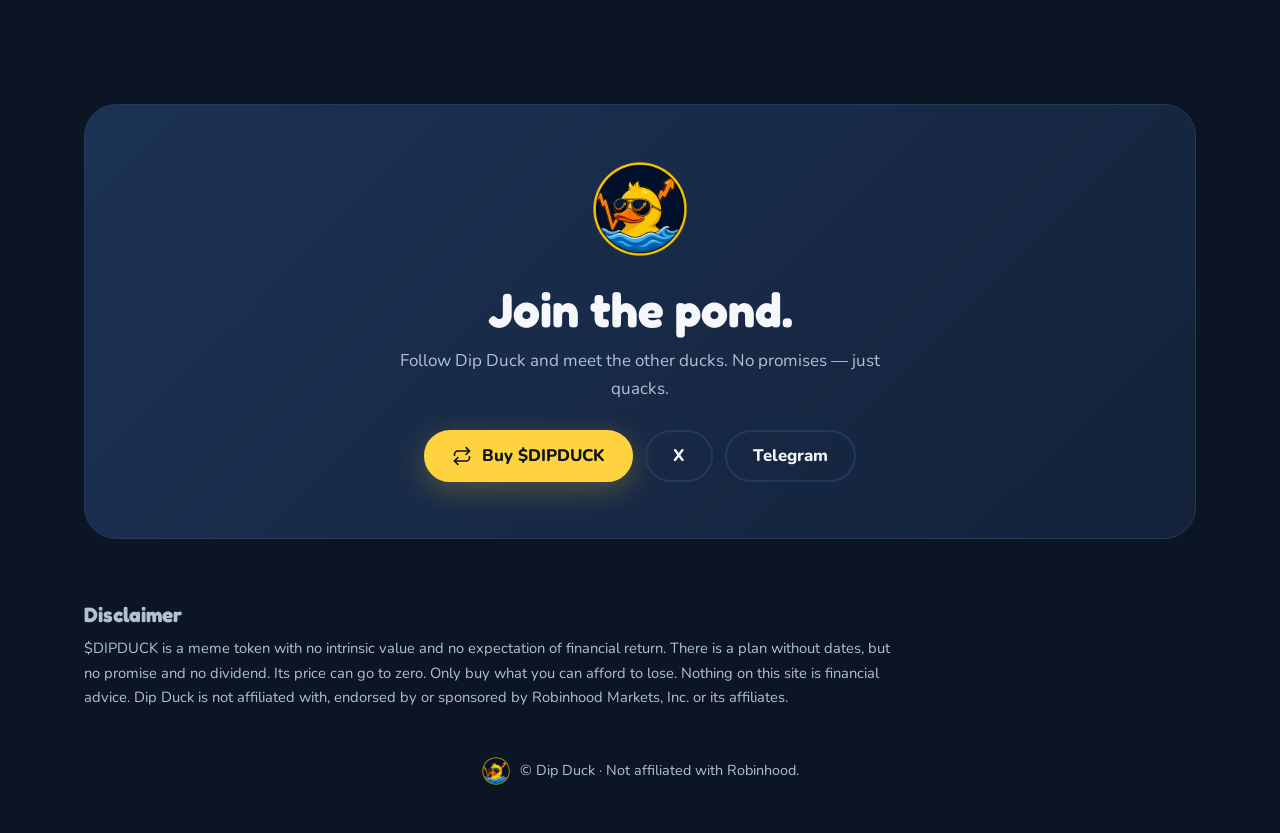
==== commit a3eb3ccb: "Add optional localized Stoa quote widget for DIPDUCK" ====
--- a/public/index.html
+++ b/public/index.html
@@ -651,6 +651,18 @@
       <div class="actions rm-more"><a class="btn ghost" href="roadmap.html" data-i18n="rmMore"></a></div>
     </section>
 
+    <!-- Optional quote-only embed; swaps open separately on Stoa. -->
+    <section id="stoa-quote" class="section">
+      <h2 data-i18n="stoaTitle">Compare a quote on Stoa</h2>
+      <p class="section-lead" data-i18n="stoaLead">Optional third-party quote. Any swap takes place on stoadex.com, with your wallet and your approval.</p>
+      <details class="stoa-panel">
+        <summary data-i18n="stoaShow">Load Stoa's quote widget</summary>
+        <iframe id="stoa-frame" data-src="https://stoadex.com/embed/swap/robinhood/0x36384B0e1BE39EAaf2Ac36BdC53DF5123566139C?pay=ETH&amp;ref=0x8c14cc5e5e5dd597fedb1107e598fedefac4b305" width="420" height="330" title="DIPDUCK quote on Stoa — Robinhood Chain" loading="lazy" referrerpolicy="strict-origin-when-cross-origin"></iframe>
+        <p class="hint"><a href="https://stoadex.com/embed/swap/robinhood/0x36384B0e1BE39EAaf2Ac36BdC53DF5123566139C?pay=ETH&amp;ref=0x8c14cc5e5e5dd597fedb1107e598fedefac4b305" target="_blank" rel="noopener noreferrer" data-i18n="stoaOpen">Open the quote separately</a></p>
+        <p class="hint" data-i18n="stoaReferral">The integration maintainer may receive a share of Stoa's fee through this referral. This is not an endorsement or a promise of price.</p>
+      </details>
+    </section>
+
     <!-- FAQ -->
     <section id="faq" class="section">
       <p class="kicker">FAQ</p>
@@ -710,5 +722,6 @@
     // le grand jeu s'ouvre dans la langue du site (anglais si espagnol ou chinois)
     document.addEventListener("click", (e) => { const a = e.target.closest('a[href^="jeu/"]'); if (a) a.href = "jeu/?lang=" + (document.documentElement.lang.startsWith("fr") ? "fr" : "en"); });
   </script>
+  <script src="stoa-widget.js?v=20261121a" defer></script>
 </body>
 </html>
--- a/public/style.css
+++ b/public/style.css
@@ -546,3 +546,9 @@
 .adv-gallery img { display: block; width: 100%; height: auto; image-rendering: pixelated; }
 .adv-gallery figcaption { padding: 10px 14px; color: var(--muted); font-size: .92rem; font-weight: 700; }
 @media (max-width: 760px) { .adv-gallery { grid-template-columns: 1fr; } }
+
+/* Optional Stoa quote: scoped so the existing trading flow is untouched. */
+.stoa-panel { max-width: 520px; margin: 0 auto; }
+.stoa-panel > summary { cursor: pointer; padding: 16px 0; font-weight: 700; }
+.stoa-panel > iframe { display: block; width: 100%; max-width: 420px; border: 0; border-radius: 16px; background: transparent; margin-top: 12px; }
+.stoa-panel .hint { overflow-wrap: anywhere; }
